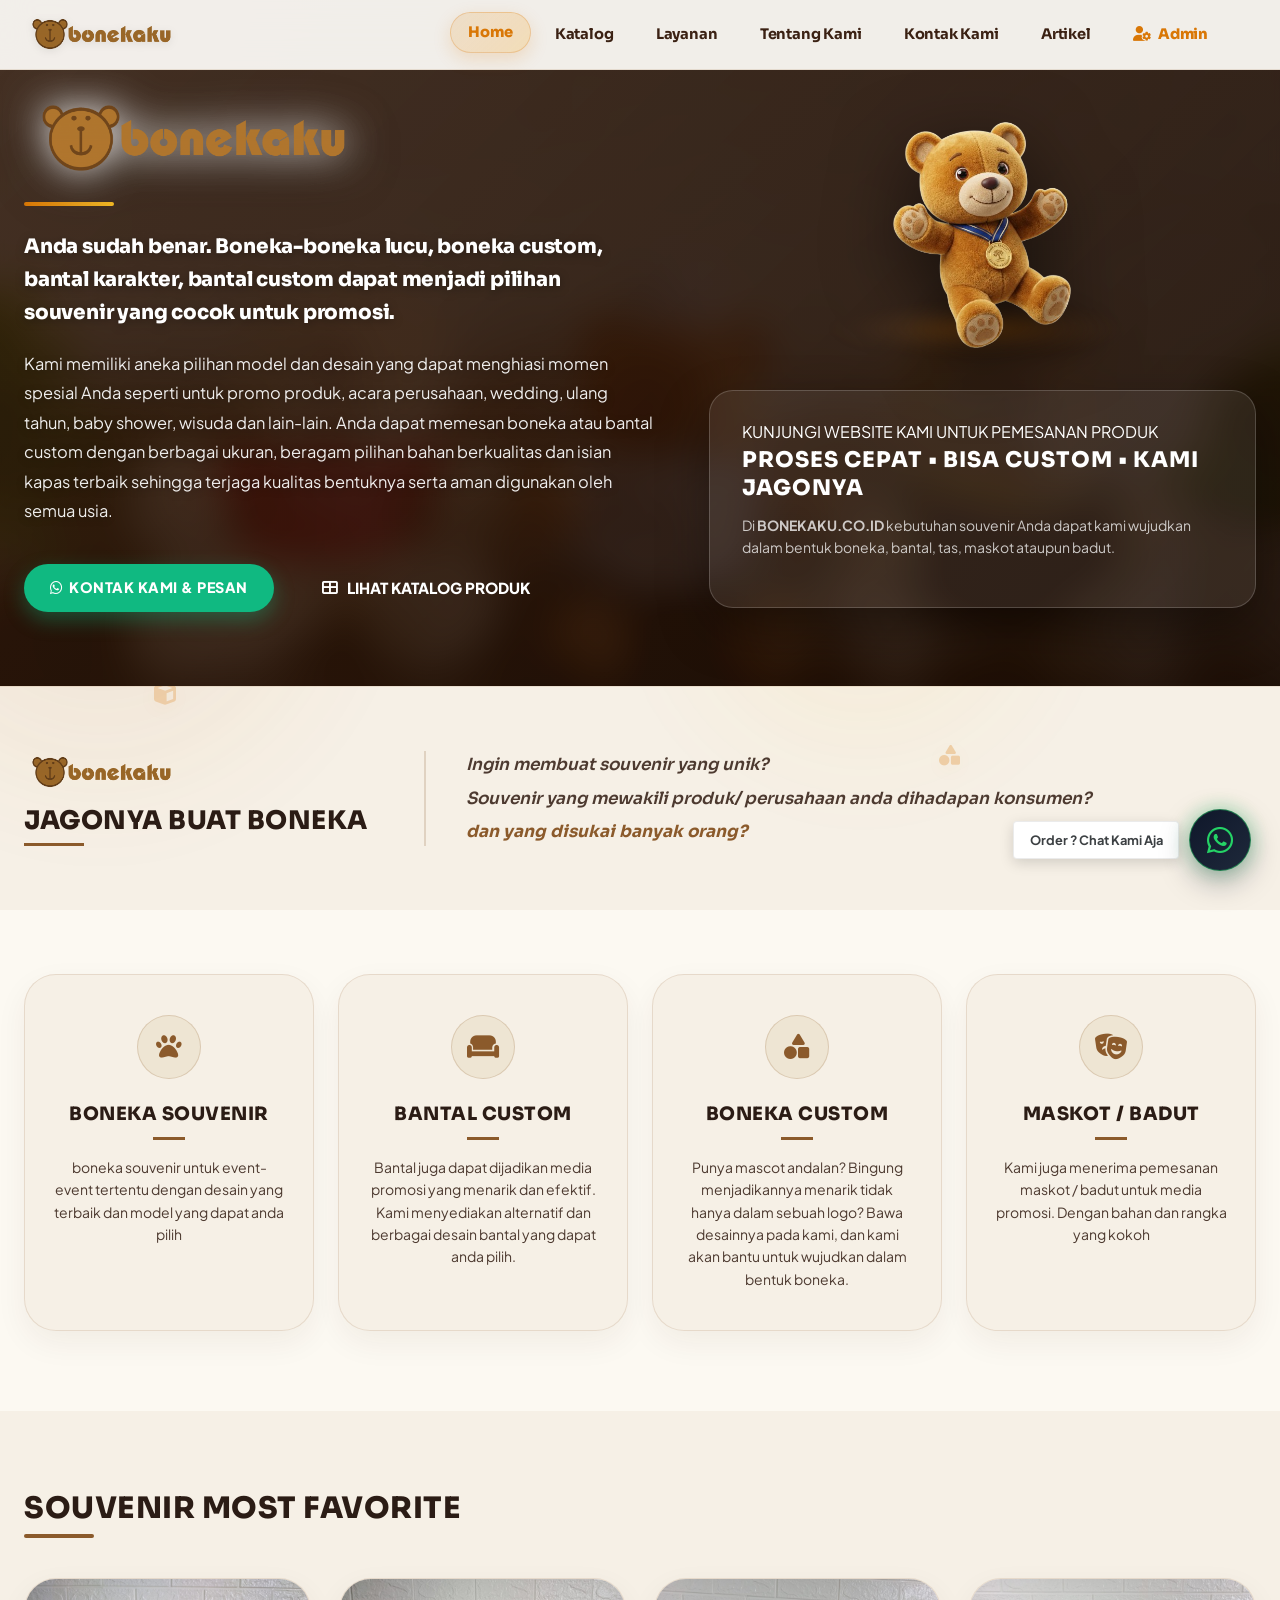
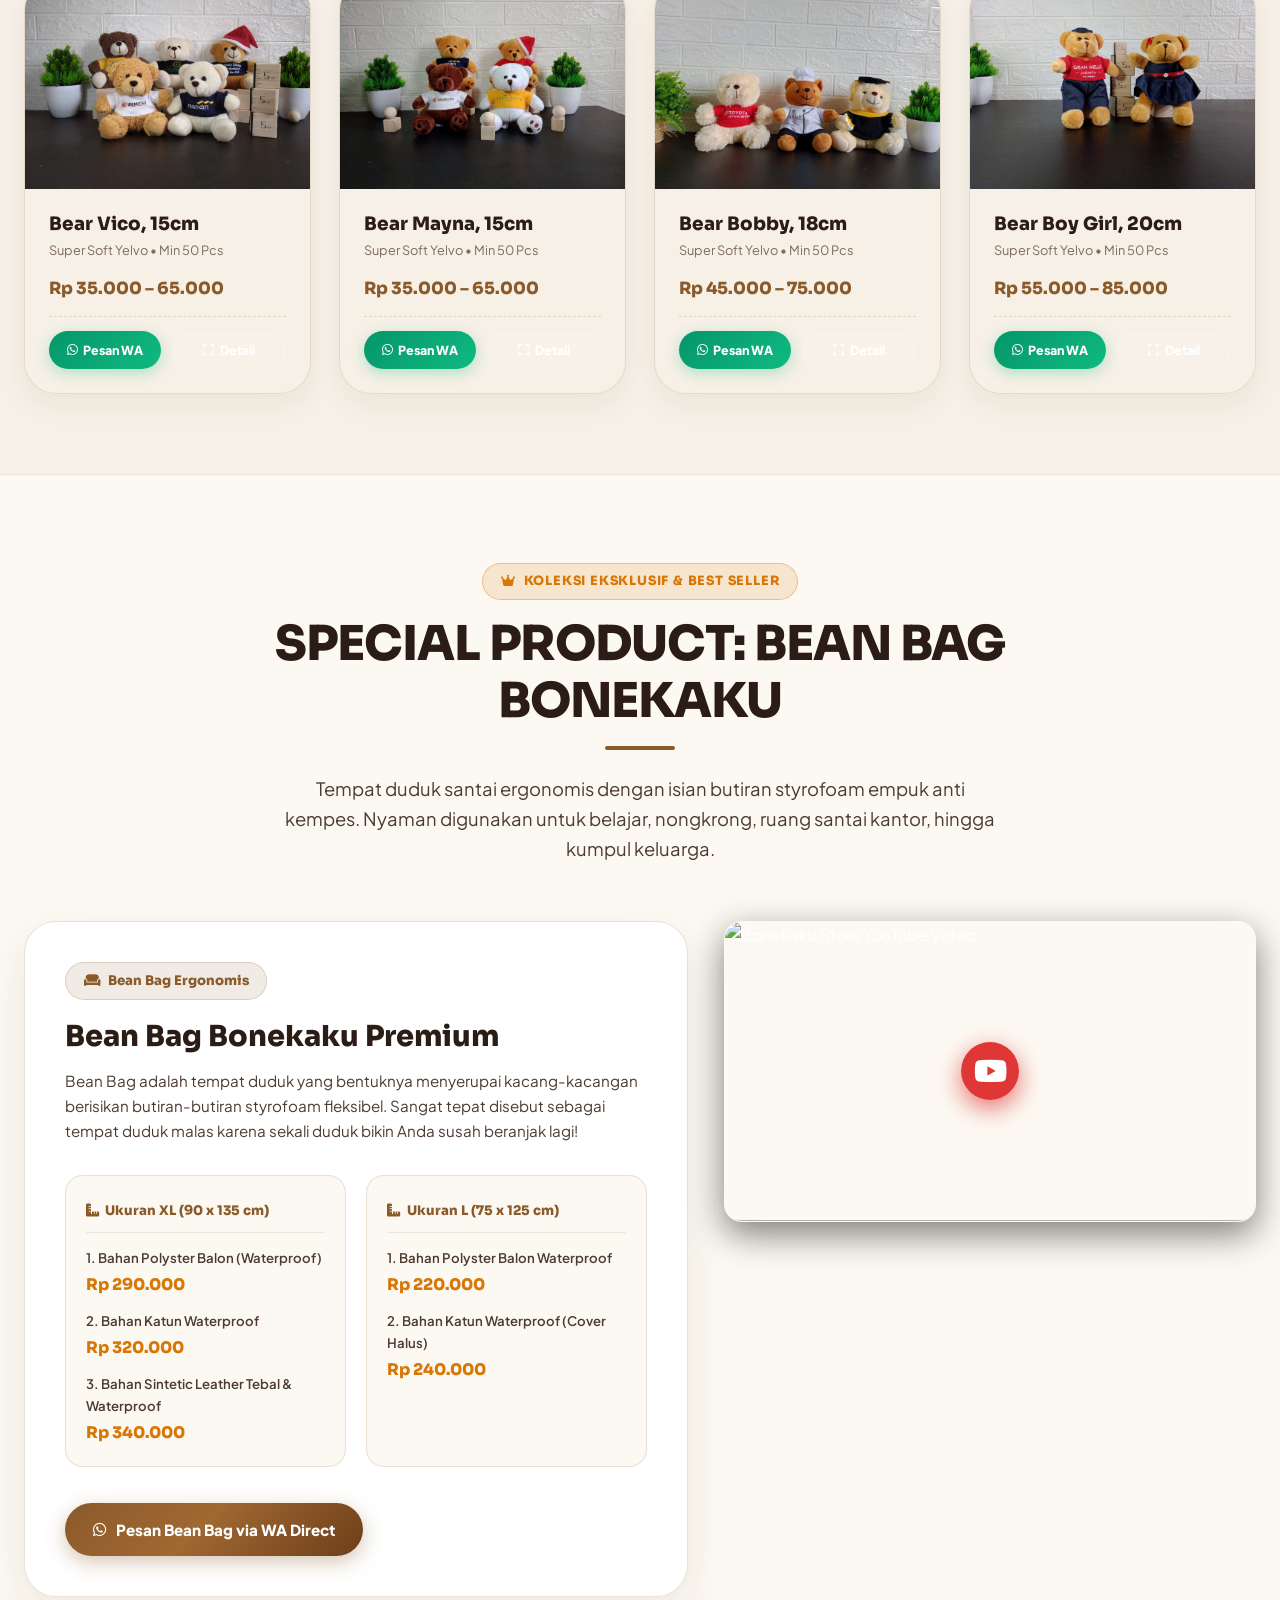
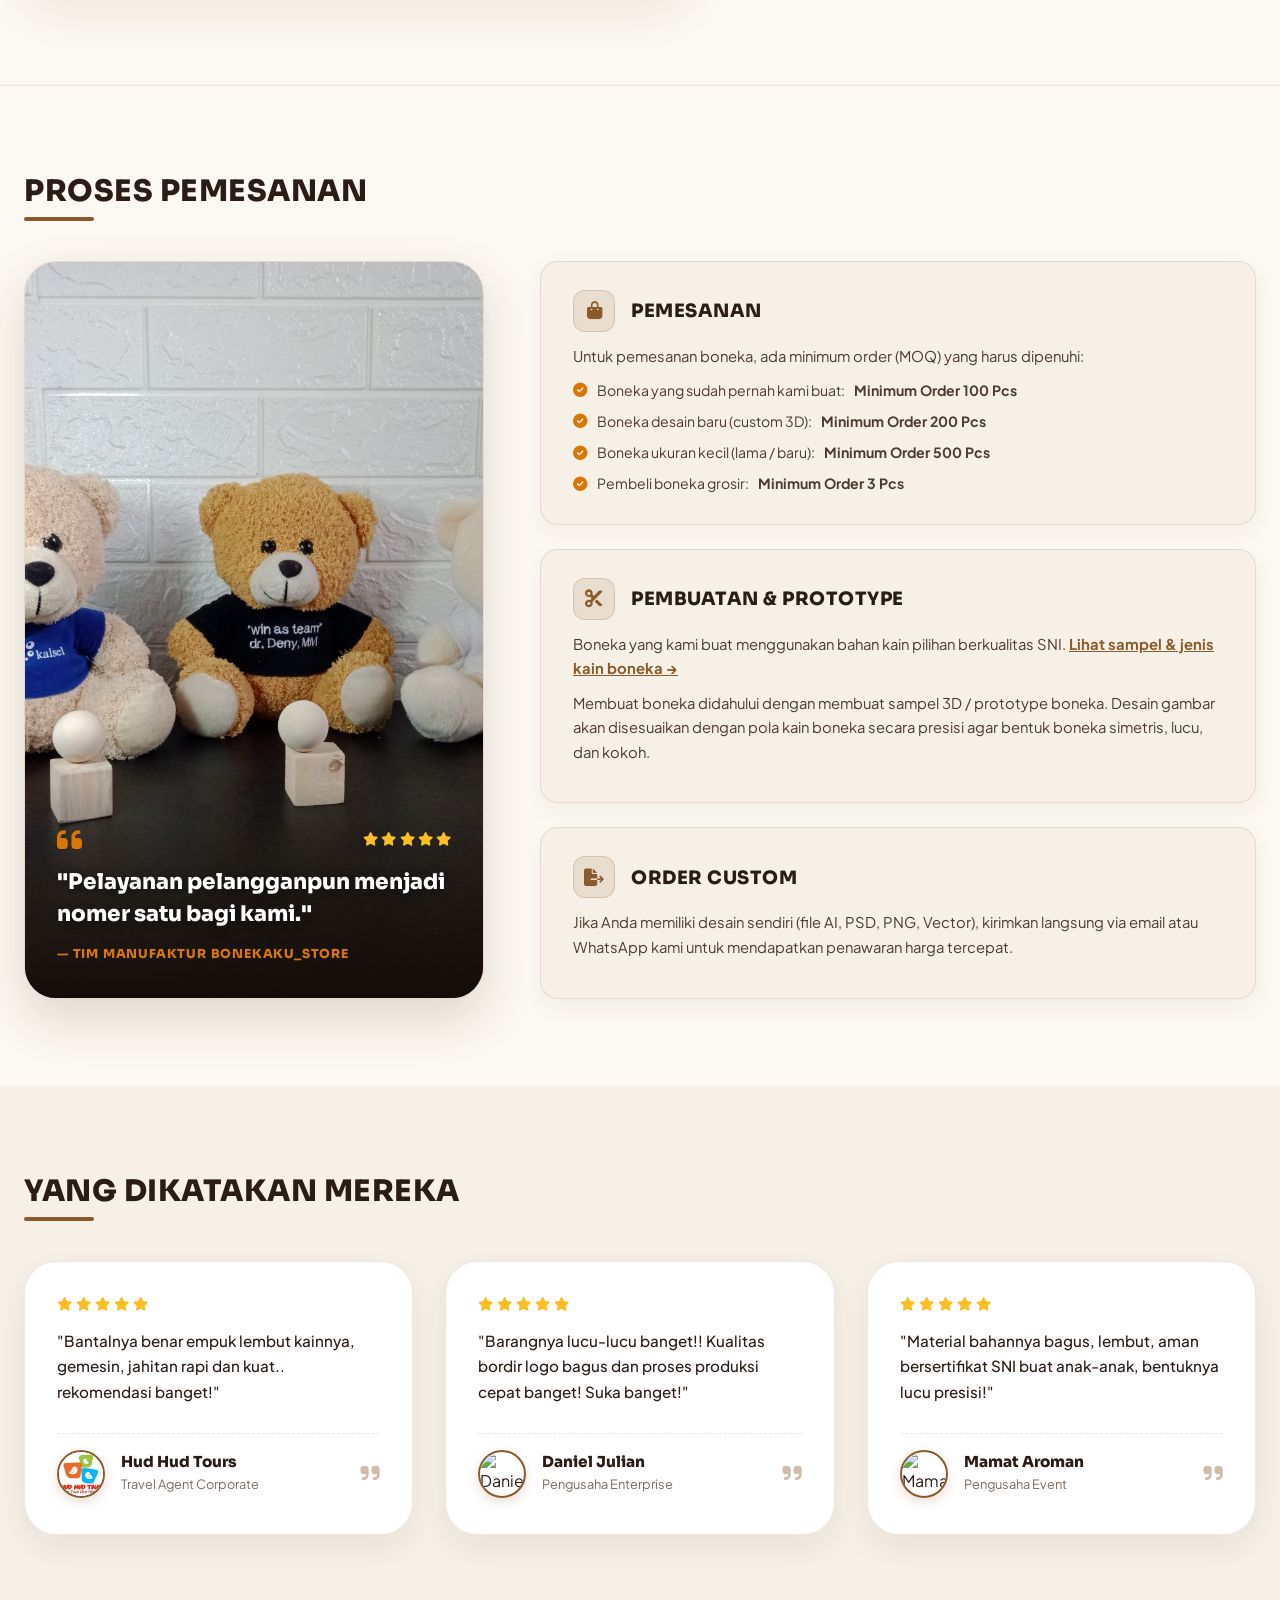
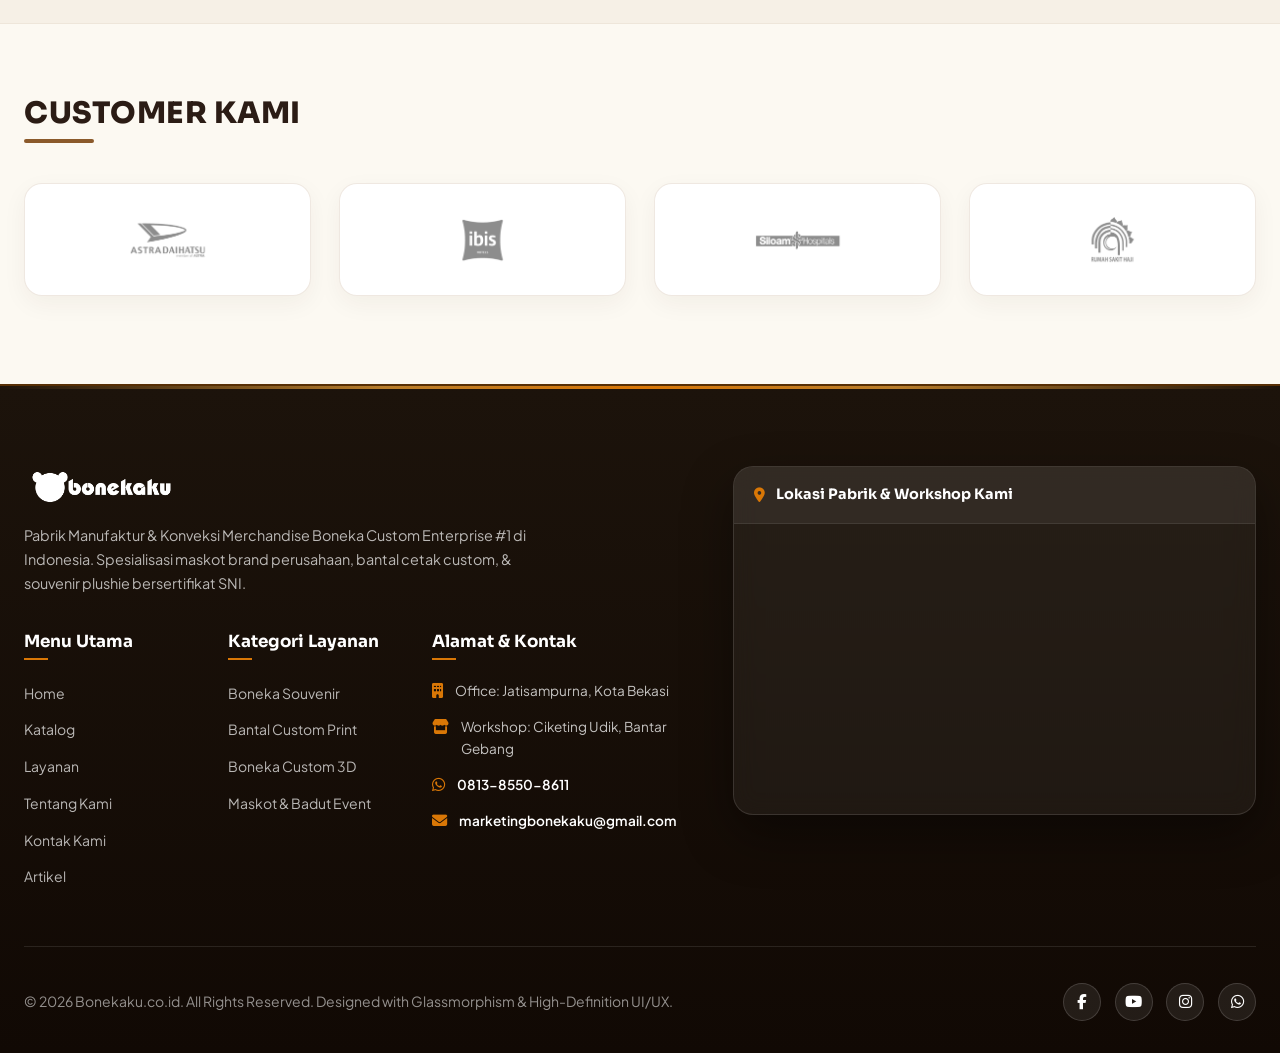
==== index.html @ 0585af19 "Fix video modal link to active ID 2bfaB0CAz4I and add direct YouTube app fallback button" ====
<!DOCTYPE html>
<html lang="id" data-theme="light">
<head>
  <meta charset="UTF-8">
  <meta name="viewport" content="width=device-width, initial-scale=1.0">
  <meta name="description" content="Bonekaku - Pabrik & Konveksi Boneka Custom, Maskot Perusahaan, Merchandise Corporate & Souvenir Bantal Terlengkap #1 di Indonesia. Standar SNI, Bahan Premium, Free Sample 3D.">
  <meta name="keywords" content="boneka custom, konveksi boneka, pabrik boneka, maskot perusahaan, souvenir bantal, boneka wisuda, plush toy vendor">
  <title>Bonekaku – Pusat Souvenir, Maskot & Boneka Custom Terlengkap</title>

  <!-- Favicon Icons -->
  <link rel="icon" type="image/png" sizes="32x32" href="Icon-001b-100x100_eA0g.png">
  <link rel="icon" type="image/png" sizes="192x192" href="Icon-001b-300x300_eA0g.png">
  <link rel="apple-touch-icon" href="Icon-001b-180x180_eA0g.png">
  <link rel="shortcut icon" href="Icon-001b-100x100_eA0g.png">

  <!-- Google Fonts -->
  <link rel="preconnect" href="https://fonts.googleapis.com">
  <link rel="preconnect" href="https://fonts.gstatic.com" crossorigin>
  <link href="https://fonts.googleapis.com/css2?family=Sora:wght@400;500;600;700;800&family=Plus+Jakarta+Sans:wght@400;500;600;700;800&display=swap" rel="stylesheet">

  <!-- Font Awesome Icons -->
  <link rel="stylesheet" href="https://cdnjs.cloudflare.com/ajax/libs/font-awesome/6.4.0/css/all.min.css">

  <!-- Custom CSS -->
  <link rel="stylesheet" href="styles.css">
</head>
<body data-page="home">

  <!-- Scroll Progress Indicator -->
  <div class="scroll-progress-bar" id="scrollProgress"></div>

  <!-- ==========================================
       PLAYFUL FUTURISTIC TOY UNIVERSE ANIMATED SCENE BACKGROUND
       ========================================== -->
  <div class="animated-toy-universe-bg">
    <div class="toy-blob blob-1 floating-shape"></div>
    <div class="toy-blob blob-2 floating-shape"></div>
    <div class="toy-blob blob-3 floating-shape"></div>
    
    <!-- Floating Toy Universe Scene Particles -->
    <div class="toy-particle particle-star-1 floating-shape"><i class="fas fa-star"></i></div>
    <div class="toy-particle particle-star-2 floating-shape"><i class="fas fa-certificate"></i></div>
    <div class="toy-particle particle-cloud-1 floating-shape"><i class="fas fa-cloud"></i></div>
    <div class="toy-particle particle-cube-1 floating-shape"><i class="fas fa-cube"></i></div>
    <div class="toy-particle particle-sparkle-1 floating-shape"><i class="fas fa-sparkles"></i></div>
    <div class="toy-particle particle-sparkle-2 floating-shape"><i class="fas fa-shapes"></i></div>
  </div>

  <!-- ==========================================
       A. FLOATING HEADER / NAVBAR (GLASSMORPHISM)
       ========================================== -->
  <header class="header" id="mainHeader">
    <div class="container">
      <div class="nav-wrapper">
        <a href="#" class="logo-brand">
          <img src="Logo-Baru-Bonekaku-600x163_eA0g.png" alt="Logo Bonekaku Enterprise" class="logo-img">
        </a>

        <ul class="nav-menu">
          <li><a href="index.html" class="nav-link active">Home</a></li>
          <li><a href="katalog.html" class="nav-link">Katalog</a></li>
          <li><a href="layanan.html" class="nav-link">Layanan</a></li>
          <li><a href="tentang-kami.html" class="nav-link">Tentang Kami</a></li>
          <li><a href="kontak.html" class="nav-link">Kontak Kami</a></li>
          <li><a href="artikel.html" class="nav-link">Artikel</a></li>
          <li><a href="login.html" class="nav-link admin-link" style="color:var(--accent-gold); font-weight:800;"><i class="fas fa-user-gear"></i> Admin</a></li>
        </ul>

        <div class="nav-actions">
          <button class="mobile-menu-toggle" id="mobileMenuBtn">
            <i class="fas fa-bars"></i>
          </button>
        </div>
      </div>
    </div>
  </header>

  <!-- ==========================================
       1. HERO SECTION (ULTRA-MODERN 3D MODEL SHOWCASE)
       ========================================== -->
  <section class="ss1498-brand-intro-section" id="hero">
    <div class="ss1498-bg-overlay"></div>
    <div class="container">
      <div class="ss1498-intro-grid reveal-up">
        
        <!-- Left Column: Primary Brand Narrative -->
        <div class="ss1498-left-content">
          <h1 class="ss1498-brand-title">
            <img src="Logo-Baru-Bonekaku-600x163_eA0g.png" alt="Bonekaku Enterprise Logo" class="hero-brand-logo-img">
          </h1>
          <div class="ss1498-title-line"></div>
          <p class="ss1498-lead-text">
            Anda sudah benar. Boneka-boneka lucu, boneka custom, bantal karakter, bantal custom dapat menjadi pilihan souvenir yang cocok untuk promosi.
          </p>
          <p class="ss1498-body-text">
            Kami memiliki aneka pilihan model dan desain yang dapat menghiasi momen spesial Anda seperti untuk promo produk, acara perusahaan, wedding, ulang tahun, baby shower, wisuda dan lain-lain. Anda dapat memesan boneka atau bantal custom dengan berbagai ukuran, beragam pilihan bahan berkualitas dan isian kapas terbaik sehingga terjaga kualitas bentuknya serta aman digunakan oleh semua usia.
          </p>
          
          <div class="hero-actions-row">
            <a href="https://wa.me/6281385508611?text=Halo%20Admin%20Bonekaku,%20saya%20ingin%20konsultasi%20pemesanan%20custom" target="_blank" class="btn btn-emerald-pill">
              <i class="fab fa-whatsapp"></i> KONTAK KAMI & PESAN
            </a>
            <a href="katalog.html" class="btn btn-outline-gold">
              <i class="fas fa-th-large"></i> LIHAT KATALOG PRODUK
            </a>
          </div>
        </div>

        <!-- Right Column: Ultra-Modern 3D Model Stage Showcase (No Card Box Fill) -->
        <div class="hero-3d-stage-wrapper">
          <div class="hero-3d-pedestal-card">
            <!-- Floating 3D Plush Mascot Object (100% Transparent PNG - No White Background Box) -->
            <div class="hero-mascot-showcase">
              <img src="hero3d.png" alt="Bonekaku 3D Mascot Model Archie Bear" class="hero-mascot-img">
            </div>

            <!-- Glass Card Content -->
            <div class="ss1498-right-card">
              <div class="ss1499-card-watermark">
                KUNJUNGI WEBSITE KAMI UNTUK PEMESANAN PRODUK
              </div>
              <h3 class="ss1498-card-heading">
                PROSES CEPAT &bull; BISA CUSTOM &bull; KAMI JAGONYA
              </h3>
              <p class="ss1498-card-desc">
                Di <strong>BONEKAKU.CO.ID</strong> kebutuhan souvenir Anda dapat kami wujudkan dalam bentuk boneka, bantal, tas, maskot ataupun badut.
              </p>
            </div>
          </div>
        </div>

      </div>
    </div>
  </section>

  <!-- ==========================================
       2. BRAND TAGLINE (REFERENCE SS_1535 MIDDLE)
       ========================================== -->
  <section class="ss1535-tagline-section" id="tagline">
    <div class="container">
      <div class="ss1535-tagline-wrapper reveal-up">
        <div class="ss1535-tagline-left">
          <img src="Logo-Baru-Bonekaku-600x163_eA0g.png" alt="Bonekaku Logo" class="ss1535-logo">
          <h2>JAGONYA BUAT BONEKA</h2>
          <div class="ss1535-line"></div>
        </div>
        <div class="ss1535-tagline-right">
          <p class="italic-question">Ingin membuat souvenir yang unik?</p>
          <p class="italic-question">Souvenir yang mewakili produk/ perusahaan anda dihadapan konsumen?</p>
          <p class="italic-question highlighted">dan yang disukai banyak orang?</p>
        </div>
      </div>
    </div>
  </section>

  <!-- ==========================================
       3. 4 MAIN CATEGORY CARDS (REFERENCE SS_1535 BOTTOM / SS_1528 TOP)
       ========================================== -->
  <section class="ss1535-categories-section" id="kategori">
    <div class="container">
      <div class="ss1535-categories-grid reveal-up">
        
        <!-- Card 1: Boneka Souvenir -->
        <div class="ss1535-cat-card">
          <div class="cat-icon-circle">
            <i class="fas fa-paw"></i>
          </div>
          <h3>BONEKA SOUVENIR</h3>
          <div class="cat-line"></div>
          <p>boneka souvenir untuk event-event tertentu dengan desain yang terbaik dan model yang dapat anda pilih</p>
        </div>

        <!-- Card 2: Bantal Custom -->
        <div class="ss1535-cat-card">
          <div class="cat-icon-circle">
            <i class="fas fa-couch"></i>
          </div>
          <h3>BANTAL CUSTOM</h3>
          <div class="cat-line"></div>
          <p>Bantal juga dapat dijadikan media promosi yang menarik dan efektif. Kami menyediakan alternatif dan berbagai desain bantal yang dapat anda pilih.</p>
        </div>

        <!-- Card 3: Boneka Custom -->
        <div class="ss1535-cat-card">
          <div class="cat-icon-circle">
            <i class="fas fa-shapes"></i>
          </div>
          <h3>BONEKA CUSTOM</h3>
          <div class="cat-line"></div>
          <p>Punya mascot andalan? Bingung menjadikannya menarik tidak hanya dalam sebuah logo? Bawa desainnya pada kami, dan kami akan bantu untuk wujudkan dalam bentuk boneka.</p>
        </div>

        <!-- Card 4: Maskot / Badut -->
        <div class="ss1535-cat-card">
          <div class="cat-icon-circle">
            <i class="fas fa-masks-theater"></i>
          </div>
          <h3>MASKOT / BADUT</h3>
          <div class="cat-line"></div>
          <p>Kami juga menerima pemesanan maskot / badut untuk media promosi. Dengan bahan dan rangka yang kokoh</p>
        </div>

      </div>
    </div>
  </section>

  <!-- ==========================================
       4. SOUVENIR MOST FAVORITE (REFERENCE SS_1528 MIDDLE)
       ========================================== -->
  <section class="ss1528-catalog-section" id="most-favorite">
    <div class="container">
      <div class="ss1528-section-title reveal-up">
        <h2>SOUVENIR MOST FAVORITE</h2>
        <div class="ss1528-title-bar"></div>
      </div>

      <div class="ss1528-products-grid reveal-up delay-1">
        <!-- Bear Vico -->
        <div class="home-product-card">
          <div class="product-img-box">
            <img src="Boneka-Bear-Vico-3outfit-1536x1149_eA0g.jpg" alt="Bear Vico, 15cm" loading="lazy">
            <span class="product-tag-pill">Boneka Souvenir</span>
          </div>
          <div class="home-product-body">
            <h3 class="home-product-title">Bear Vico, 15cm</h3>
            <p class="home-product-subtitle">Super Soft Yelvo &bull; Min 50 Pcs</p>
            <div class="home-product-price">Rp 35.000 – 65.000</div>
            <div class="home-product-actions">
              <a href="https://wa.me/6281385508611?text=Halo%20Admin,%20saya%20tertarik%20dengan%20Bear%20Vico" target="_blank" class="btn btn-primary btn-sm btn-card-wa">
                <i class="fab fa-whatsapp"></i> Pesan WA
              </a>
              <button class="btn btn-secondary btn-sm btn-card-modal" onclick="openProductModal(1);">
                <i class="fas fa-expand"></i> Detail
              </button>
            </div>
          </div>
        </div>

        <!-- Bear Mayna -->
        <div class="home-product-card">
          <div class="product-img-box">
            <img src="Boneka-Bear-Mayna-3outfit-1536x1152_eA0g.jpg" alt="Bear Mayna, 15cm" loading="lazy">
            <span class="product-tag-pill">Boneka Souvenir</span>
          </div>
          <div class="home-product-body">
            <h3 class="home-product-title">Bear Mayna, 15cm</h3>
            <p class="home-product-subtitle">Super Soft Yelvo &bull; Min 50 Pcs</p>
            <div class="home-product-price">Rp 35.000 – 65.000</div>
            <div class="home-product-actions">
              <a href="https://wa.me/6281385508611?text=Halo%20Admin,%20saya%20tertarik%20dengan%20Bear%20Mayna" target="_blank" class="btn btn-primary btn-sm btn-card-wa">
                <i class="fab fa-whatsapp"></i> Pesan WA
              </a>
              <button class="btn btn-secondary btn-sm btn-card-modal" onclick="openProductModal(2);">
                <i class="fas fa-expand"></i> Detail
              </button>
            </div>
          </div>
        </div>

        <!-- Bear Bobby -->
        <div class="home-product-card">
          <div class="product-img-box">
            <img src="Boneka-Bear-Bobby-18-outfit2-1536x1152_eA0g.jpg" alt="Bear Bobby, 18cm" loading="lazy">
            <span class="product-tag-pill">Boneka Souvenir</span>
          </div>
          <div class="home-product-body">
            <h3 class="home-product-title">Bear Bobby, 18cm</h3>
            <p class="home-product-subtitle">Super Soft Yelvo &bull; Min 50 Pcs</p>
            <div class="home-product-price">Rp 45.000 – 75.000</div>
            <div class="home-product-actions">
              <a href="https://wa.me/6281385508611?text=Halo%20Admin,%20saya%20tertarik%20dengan%20Bear%20Bobby" target="_blank" class="btn btn-primary btn-sm btn-card-wa">
                <i class="fab fa-whatsapp"></i> Pesan WA
              </a>
              <button class="btn btn-secondary btn-sm btn-card-modal" onclick="openProductModal(3);">
                <i class="fas fa-expand"></i> Detail
              </button>
            </div>
          </div>
        </div>

        <!-- Bear Boy Girl -->
        <div class="home-product-card">
          <div class="product-img-box">
            <img src="Boneka-Bear-Boy-Girl-outfit-1536x1152_eA0g.jpg" alt="Bear Boy Girl, 20cm standing" loading="lazy">
            <span class="product-tag-pill">Boneka Souvenir</span>
          </div>
          <div class="home-product-body">
            <h3 class="home-product-title">Bear Boy Girl, 20cm</h3>
            <p class="home-product-subtitle">Super Soft Yelvo &bull; Min 50 Pcs</p>
            <div class="home-product-price">Rp 55.000 – 85.000</div>
            <div class="home-product-actions">
              <a href="https://wa.me/6281385508611?text=Halo%20Admin,%20saya%20tertarik%20dengan%20Bear%20Boy%20Girl" target="_blank" class="btn btn-primary btn-sm btn-card-wa">
                <i class="fab fa-whatsapp"></i> Pesan WA
              </a>
              <button class="btn btn-secondary btn-sm btn-card-modal" onclick="openProductModal(4);">
                <i class="fas fa-expand"></i> Detail
              </button>
            </div>
          </div>
        </div>

      </div>
    </div>
  </section>

  <!-- ==========================================
       5. SPECIAL PRODUCT: BEAN BAG BONEKAKU (REF SS_1558 REDESIGN)
       ========================================== -->
  <section class="special-product-section" id="special-product">
    <div class="container">
      <div class="section-header reveal-up" style="text-align: center;">
        <span class="section-tag-gold"><i class="fas fa-crown"></i> KOLEKSI EKSKLUSIF & BEST SELLER</span>
        <h2 class="special-section-title">SPECIAL PRODUCT: BEAN BAG BONEKAKU</h2>
        <div class="process-title-bar"></div>
        <p class="special-section-desc">
          Tempat duduk santai ergonomis dengan isian butiran styrofoam empuk anti kempes. Nyaman digunakan untuk belajar, nongkrong, ruang santai kantor, hingga kumpul keluarga.
        </p>
      </div>

      <div class="special-bento-grid reveal-up delay-1">
        
        <!-- LEFT BENTO CARD: SPECIFICATIONS & PRICE LIST -->
        <div class="special-info-bento-card">
          <div class="special-card-badge">
            <i class="fas fa-couch"></i> Bean Bag Ergonomis
          </div>

          <h3 class="special-bento-heading">Bean Bag Bonekaku Premium</h3>
          <p class="special-bento-lead">
            Bean Bag adalah tempat duduk yang bentuknya menyerupai kacang-kacangan berisikan butiran-butiran styrofoam fleksibel. Sangat tepat disebut sebagai tempat duduk malas karena sekali duduk bikin Anda susah beranjak lagi!
          </p>

          <!-- Price & Material Specs Cards Grid -->
          <div class="special-price-grid">
            
            <!-- Size 1: 90 x 135 cm -->
            <div class="price-spec-box">
              <div class="price-box-header">
                <span class="size-pill"><i class="fas fa-ruler-combined"></i> Ukuran XL (90 x 135 cm)</span>
              </div>
              <ul class="price-items-list">
                <li>
                  <span>1. Bahan Polyster Balon (Waterproof)</span>
                  <strong class="price-value">Rp 290.000</strong>
                </li>
                <li>
                  <span>2. Bahan Katun Waterproof</span>
                  <strong class="price-value">Rp 320.000</strong>
                </li>
                <li>
                  <span>3. Bahan Sintetic Leather Tebal & Waterproof</span>
                  <strong class="price-value">Rp 340.000</strong>
                </li>
              </ul>
            </div>

            <!-- Size 2: 75 x 125 cm -->
            <div class="price-spec-box">
              <div class="price-box-header">
                <span class="size-pill"><i class="fas fa-ruler-combined"></i> Ukuran L (75 x 125 cm)</span>
              </div>
              <ul class="price-items-list">
                <li>
                  <span>1. Bahan Polyster Balon Waterproof</span>
                  <strong class="price-value">Rp 220.000</strong>
                </li>
                <li>
                  <span>2. Bahan Katun Waterproof (Cover Halus)</span>
                  <strong class="price-value">Rp 240.000</strong>
                </li>
              </ul>
            </div>

          </div>

          <div class="special-card-action">
            <a href="https://wa.me/6281385508611?text=Halo%20Admin%20Bonekaku,%20saya%20tertarik%20dengan%20Special%20Product%20Bean%20Bag%20Bonekaku" target="_blank" class="btn btn-primary btn-md">
              <i class="fab fa-whatsapp"></i> Pesan Bean Bag via WA Direct
            </a>
          </div>
        </div>

        <!-- RIGHT COLUMN: CLEAN IN-APP PLAYABLE YOUTUBE VIDEO SHOWCASE -->
        <div class="special-media-bento-card" style="background:transparent; border:none; box-shadow:none; padding:0;">
          <div class="video-responsive-wrapper">
            <div class="yt-interactive-play-card" onclick="openVideoModal('2bfaB0CAz4I', 'Bean Bag &amp; Souvenir Bonekaku Enterprise')" title="Klik untuk Memutar Video Profil Bonekaku" style="cursor:pointer;">
              <img src="https://img.youtube.com/vi/2bfaB0CAz4I/hqdefault.jpg" alt="Bonekaku Store YouTube Video" class="yt-thumb-img">
              <div class="yt-play-icon-badge">
                <i class="fab fa-youtube"></i>
              </div>
            </div>
          </div>
        </div>

      </div>
    </div>
  </section>

      </div>
    </div>
  </section>

  <!-- ==========================================
       6. PROSES PEMESANAN (REFERENCE SS_1534)
       ========================================== -->
  <section class="ss1534-process-section" id="proses-pemesanan">
    <div class="container">
      <div class="ss1534-section-title reveal-up">
        <h2>PROSES PEMESANAN</h2>
        <div class="ss1534-title-bar"></div>
      </div>

      <div class="ss1534-process-grid reveal-up delay-1">
        <!-- Left Image Quote Column -->
        <div class="ss1534-left-visual">
          <div class="ss1534-img-box">
            <img src="Boneka-Bear-Arnold-20-3outfit-1536x1152_eA0g.jpg" alt="Pelayan Pelanggan Bonekaku Store" class="ss1534-staff-img">
            <div class="ss1534-quote-overlay">
              <div class="quote-stars-row">
                <i class="fas fa-quote-left quote-icon"></i>
                <div class="stars-gold"><i class="fas fa-star"></i><i class="fas fa-star"></i><i class="fas fa-star"></i><i class="fas fa-star"></i><i class="fas fa-star"></i></div>
              </div>
              <h3>"Pelayanan pelangganpun menjadi nomer satu bagi kami."</h3>
              <span class="quote-author-badge">&mdash; TIM MANUFAKTUR BONEKAKU_STORE</span>
            </div>
          </div>
        </div>

        <!-- Right Process Info Column -->
        <div class="ss1534-right-info">
          
          <!-- Item 1: Pemesanan -->
          <div class="ss1534-info-card">
            <div class="info-card-header">
              <div class="info-icon-badge"><i class="fas fa-shopping-bag"></i></div>
              <h3>PEMESANAN</h3>
            </div>
            <p>Untuk pemesanan boneka, ada minimum order (MOQ) yang harus dipenuhi:</p>
            <ul class="ss1534-spec-bullets">
              <li><i class="fas fa-check-circle text-gold"></i> Boneka yang sudah pernah kami buat: <strong>Minimum Order 100 Pcs</strong></li>
              <li><i class="fas fa-check-circle text-gold"></i> Boneka desain baru (custom 3D): <strong>Minimum Order 200 Pcs</strong></li>
              <li><i class="fas fa-check-circle text-gold"></i> Boneka ukuran kecil (lama / baru): <strong>Minimum Order 500 Pcs</strong></li>
              <li><i class="fas fa-check-circle text-gold"></i> Pembeli boneka grosir: <strong>Minimum Order 3 Pcs</strong></li>
            </ul>
          </div>

          <!-- Item 2: Pembuatan -->
          <div class="ss1534-info-card">
            <div class="info-card-header">
              <div class="info-icon-badge"><i class="fas fa-scissors"></i></div>
              <h3>PEMBUATAN & PROTOTYPE</h3>
            </div>
            <p>
              Boneka yang kami buat menggunakan bahan kain pilihan berkualitas SNI. <a href="layanan.html" class="link-bold">Lihat sampel & jenis kain boneka &rarr;</a>
            </p>
            <p>
              Membuat boneka didahului dengan membuat sampel 3D / prototype boneka. Desain gambar akan disesuaikan dengan pola kain boneka secara presisi agar bentuk boneka simetris, lucu, dan kokoh.
            </p>
          </div>

          <!-- Item 3: Order Custom -->
          <div class="ss1534-info-card">
            <div class="info-card-header">
              <div class="info-icon-badge"><i class="fas fa-file-export"></i></div>
              <h3>ORDER CUSTOM</h3>
            </div>
            <p>
              Jika Anda memiliki desain sendiri (file AI, PSD, PNG, Vector), kirimkan langsung via email atau WhatsApp kami untuk mendapatkan penawaran harga tercepat.
            </p>
          </div>

        </div>
      </div>
    </div>
  </section>

  <!-- ==========================================
       7. YANG DIKATAKAN MEREKA (REFERENCE SS_1527 TOP)
       ========================================== -->
  <section class="ss1527-testimonials-section" id="testimonials">
    <div class="container">
      <div class="ss1527-section-title reveal-up">
        <h2>YANG DIKATAKAN MEREKA</h2>
        <div class="ss1528-title-bar"></div>
      </div>

      <div class="ss1527-testimonials-grid reveal-up delay-1">
        
        <!-- Card 1: Hud Hud Tours -->
        <div class="ss1527-testimonial-card">
          <div class="testi-card-stars">
            <i class="fas fa-star"></i><i class="fas fa-star"></i><i class="fas fa-star"></i><i class="fas fa-star"></i><i class="fas fa-star"></i>
          </div>
          <p class="testi-quote">"Bantalnya benar empuk lembut kainnya, gemesin, jahitan rapi dan kuat.. rekomendasi banget!"</p>
          <div class="testi-author">
            <div class="author-avatar">
              <img src="hud-hud-tours_eA0g.jpg" alt="Hud Hud Tours Logo">
            </div>
            <div class="author-info">
              <h4>Hud Hud Tours</h4>
              <p>Travel Agent Corporate</p>
            </div>
            <i class="fas fa-quote-right quote-mark"></i>
          </div>
        </div>

        <!-- Card 2: Daniel Julian -->
        <div class="ss1527-testimonial-card">
          <div class="testi-card-stars">
            <i class="fas fa-star"></i><i class="fas fa-star"></i><i class="fas fa-star"></i><i class="fas fa-star"></i><i class="fas fa-star"></i>
          </div>
          <p class="testi-quote">"Barangnya lucu-lucu banget!! Kualitas bordir logo bagus dan proses produksi cepat banget! Suka banget!"</p>
          <div class="testi-author">
            <div class="author-avatar">
              <img src="Boneka-Bear-Vico-15-1030x773_eA0g.jpg" alt="Daniel Julian Avatar">
            </div>
            <div class="author-info">
              <h4>Daniel Julian</h4>
              <p>Pengusaha Enterprise</p>
            </div>
            <i class="fas fa-quote-right quote-mark"></i>
          </div>
        </div>

        <!-- Card 3: Mamat Aroman -->
        <div class="ss1527-testimonial-card">
          <div class="testi-card-stars">
            <i class="fas fa-star"></i><i class="fas fa-star"></i><i class="fas fa-star"></i><i class="fas fa-star"></i><i class="fas fa-star"></i>
          </div>
          <p class="testi-quote">"Material bahannya bagus, lembut, aman bersertifikat SNI buat anak-anak, bentuknya lucu presisi!"</p>
          <div class="testi-author">
            <div class="author-avatar">
              <img src="Boneka-Bear-Mayna-15-1030x773_eA0g.jpg" alt="Mamat Aroman Avatar">
            </div>
            <div class="author-info">
              <h4>Mamat Aroman</h4>
              <p>Pengusaha Event</p>
            </div>
            <i class="fas fa-quote-right quote-mark"></i>
          </div>
        </div>

      </div>
    </div>
  </section>

  <!-- ==========================================
       8. CUSTOMER KAMI (REFERENCE SS_1527 MIDDLE)
       ========================================== -->
  <section class="ss1527-customers-section" id="customers">
    <div class="container">
      <div class="ss1527-section-title reveal-up">
        <h2>CUSTOMER KAMI</h2>
        <div class="ss1528-title-bar"></div>
      </div>

      <div class="ss1527-customers-row reveal-up delay-1">
        <div class="ss1527-customer-item">
          <img src="Astra-Daihatsu_eA0g.png" alt="Astra Daihatsu Logo">
        </div>
        <div class="ss1527-customer-item">
          <img src="Ibis-Hotel_eA0g.png" alt="Ibis Hotels Logo">
        </div>
        <div class="ss1527-customer-item">
          <img src="Rumah-Sakit-Siloam_eA0g.png" alt="Siloam Hospitals Logo">
        </div>
        <div class="ss1527-customer-item">
          <img src="Rumah-Sakit-Haji_eA0g.png" alt="Rumah Sakit Haji Logo">
        </div>
      </div>
    </div>
  </section>

  <!-- ==========================================
       PRODUCT DETAIL LIGHTBOX MODAL
       ========================================== -->
  <div class="modal-overlay" id="productModal">
    <div class="modal-container">
      <button class="modal-close-btn" onclick="closeModal()">
        <i class="fas fa-times"></i>
      </button>

      <div class="modal-img-wrapper">
        <img src="data:image/svg+xml,%3Csvg xmlns='http://www.w3.org/2000/svg' viewBox='0 0 1 1'%3E%3C/svg%3E" id="modalImg" alt="Detail Produk">
      </div>

      <div class="modal-body-content">
        <span class="modal-tag" id="modalCategory">Maskot Perusahaan</span>
        <h3 id="modalTitle">Judul Produk</h3>
        <p id="modalDesc">Deskripsi rinci produk.</p>

        <h4 style="font-size: 1rem; margin-bottom: 0.75rem;">Spesifikasi & Keunggulan:</h4>
        <ul class="spec-list" id="modalSpecs">
          <!-- Dynamic specs -->
        </ul>

        <a href="#" id="modalWaBtn" target="_blank" class="btn btn-primary btn-whatsapp" style="margin-top: auto; width:100%;">
          <i class="fab fa-whatsapp"></i> Kontak Kami & Pesan
        </a>
      </div>
    </div>
  </div>

  <!-- ==========================================
       INTERACTIVE FLOATING WHATSAPP CHAT DRAWER
       ========================================== -->
  <div class="wa-floating-container" id="contact">
    <div class="wa-chat-drawer" id="waChatDrawer">
      <div class="wa-chat-header">
        <div>
          <h4>Bonekaku Customer Support</h4>
          <p><i class="fas fa-circle" style="color:#25d366; font-size:0.7rem;"></i> Online - Balas Cepat</p>
        </div>
      </div>
      <div class="wa-chat-body">
        <div class="wa-chat-msg">
          Halo! 👋 Selamat datang di Bonekaku. Ada yang bisa kami bantu mengenai pembuatan boneka custom & souvenir?
        </div>
        
        <span class="wa-options-title">Pilih Topik Konsultasi:</span>

        <a href="https://wa.me/6281385508611?text=Halo%20Admin,%20saya%20ingin%20tanya%20penawaran%20harga%20boneka%20custom" target="_blank" class="wa-option-link">
          <i class="fas fa-tag" style="color:var(--accent-emerald);"></i> Tanya Penawaran Harga
        </a>

        <a href="https://wa.me/6281385508611?text=Halo%20Admin,%20saya%20ingin%20request%20sample%203D%20/%20prototype" target="_blank" class="wa-option-link">
          <i class="fas fa-cube" style="color:var(--accent-emerald);"></i> Request Sampel 3D / Prototype
        </a>

        <a href="https://wa.me/6281385508611?text=Halo%20Admin,%20saya%20ingin%20konsultasi%20desain%20%26%20kirim%20file%20logo" target="_blank" class="wa-option-link">
          <i class="fas fa-file-upload" style="color:var(--accent-emerald);"></i> Kirim File Desain / Logo
        </a>
      </div>
    </div>
    <div class="wa-order-chip" onclick="window.open('https://wa.me/6281385508611?text=Halo%20Admin%20Bonekaku,%20saya%20ingin%20konsultasi%20pemesanan%20boneka%20custom', '_blank')">
      <span>Order ? Chat Kami Aja</span>
    </div>
    <a href="https://wa.me/6281385508611?text=Halo%20Admin%20Bonekaku,%20saya%20ingin%20konsultasi%20pemesanan%20boneka%20custom" target="_blank" class="floating-wa-btn" id="waFloatingBtn" title="Chat Customer Service via WA">
      <i class="fab fa-whatsapp"></i>
    </a>
  </div>

  <!-- ==========================================
       COMBINED LUXURY FOOTER WITH INTEGRATED MAP
       ========================================== -->
  <footer class="footer" id="contact-map">
    <div class="container">
      <div class="footer-split-layout">
        
        <!-- Left Side: Brand, Navigation & Contact -->
        <div class="footer-left-content">
          <div class="footer-brand-header">
            <img src="Logo-Baru-Bonekaku-600x163_eA0g.png" alt="Logo Bonekaku Enterprise Footer" class="footer-logo">
            <p class="footer-brand-desc">
              Pabrik Manufaktur & Konveksi Merchandise Boneka Custom Enterprise #1 di Indonesia. Spesialisasi maskot brand perusahaan, bantal cetak custom, & souvenir plushie bersertifikat SNI.
            </p>
          </div>

          <div class="footer-columns-grid">
            <!-- Col 1: Menu Utama -->
            <div class="footer-col">
              <h4>Menu Utama</h4>
              <ul class="footer-links">
                <li><a href="index.html">Home</a></li>
                <li><a href="katalog.html">Katalog</a></li>
                <li><a href="layanan.html">Layanan</a></li>
                <li><a href="tentang-kami.html">Tentang Kami</a></li>
                <li><a href="kontak.html">Kontak Kami</a></li>
                <li><a href="artikel.html">Artikel</a></li>
              </ul>
            </div>

            <!-- Col 2: Kategori Layanan -->
            <div class="footer-col">
              <h4>Kategori Layanan</h4>
              <ul class="footer-links">
                <li><a href="layanan.html">Boneka Souvenir</a></li>
                <li><a href="layanan.html">Bantal Custom Print</a></li>
                <li><a href="layanan.html">Boneka Custom 3D</a></li>
                <li><a href="layanan.html">Maskot & Badut Event</a></li>
              </ul>
            </div>

            <!-- Col 3: Informasi Kontak -->
            <div class="footer-col">
              <h4>Alamat & Kontak</h4>
              <ul class="footer-contact-list">
                <li><i class="fas fa-building"></i> <span>Office: Jatisampurna, Kota Bekasi</span></li>
                <li><i class="fas fa-store"></i> <span>Workshop: Ciketing Udik, Bantar Gebang</span></li>
                <li><i class="fab fa-whatsapp"></i> <a href="tel:081385508611">0813-8550-8611</a></li>
                <li><i class="fas fa-envelope"></i> <a href="mailto:marketingbonekaku@gmail.com">marketingbonekaku@gmail.com</a></li>
              </ul>
            </div>
          </div>
        </div>

        <!-- Right Side: Modern Integrated Google Maps Widget -->
        <div class="footer-right-map">
          <div class="footer-map-widget">
            <div class="footer-map-header">
              <i class="fas fa-location-dot" style="color:var(--accent-gold);"></i>
              <span>Lokasi Pabrik & Workshop Kami</span>
            </div>
            <div class="footer-map-frame">
              <iframe 
                src="https://www.google.com/maps/embed?pb=!1m18!1m12!1m3!1d3965.257088921865!2d106.92482357499144!3d-6.360773993629255!2m3!1f0!2f0!3f0!3m2!1i1024!2i768!4f13.1!3m3!1m2!1s0x2e699368d4f40f0d%3A0x6a2c2b3e405a415a!2sJl.%20Raya%20Kranggan%2C%20Jatisampurna%2C%20Kota%20Bks%2C%20Jawa%20Barat!5e0!3m2!1sid!2sid!4v1700000000000!5m2!1sid!2sid" 
                width="100%" 
                height="100%" 
                style="border:0;" 
                allowfullscreen="" 
                loading="lazy" 
                referrerpolicy="no-referrer-when-downgrade"
                title="Lokasi Pabrik Bonekaku Jatisampurna Bekasi">
              </iframe>
            </div>
          </div>
        </div>

      </div>

      <!-- Footer Bottom Bar with Neatly Aligned Social Icons -->
      <div class="footer-bottom">
        <p>&copy; 2026 Bonekaku.co.id. All Rights Reserved. Designed with Glassmorphism & High-Definition UI/UX.</p>

        <div class="footer-social-links">
          <a href="https://facebook.com" target="_blank" aria-label="Facebook"><i class="fab fa-facebook-f"></i></a>
          <a href="https://youtube.com" target="_blank" aria-label="YouTube"><i class="fab fa-youtube"></i></a>
          <a href="https://instagram.com" target="_blank" aria-label="Instagram"><i class="fab fa-instagram"></i></a>
          <a href="https://wa.me/6281385508611" target="_blank" aria-label="WhatsApp"><i class="fab fa-whatsapp"></i></a>
        </div>
      </div>
    </div>
  </footer>

  <!-- FLOATING QUICK JUMP BACK TO TOP BUTTON -->
  <button class="back-to-top-btn" id="backToTopBtn" title="Kembali ke Atas">
    <i class="fas fa-arrow-up"></i>
  </button>

  <!-- DEDICATED FULL ARTICLE READER LIGHTBOX MODAL (REF SS_1574 & SS_1575) -->
  <div class="modal-overlay" id="articleReaderModal">
    <div class="modal-container modal-container-article">
      <button class="modal-close-btn" onclick="closeArticleModal()">
        <i class="fas fa-times"></i>
      </button>

      <div class="article-modal-scrollable">
        <!-- Top Breadcrumb Trail -->
        <div class="article-modal-breadcrumb">
          <a href="index.html">Home</a> <i class="fas fa-chevron-right"></i> <a href="artikel.html">Artikel & Edukasi</a> <i class="fas fa-chevron-right"></i> <span id="artModalBreadcrumbTitle">Detail Artikel</span>
        </div>

        <!-- Article Header -->
        <div class="article-modal-header">
          <span class="article-category-badge" id="artModalCategory">Panduan Industri</span>
          <h1 class="article-modal-title" id="artModalTitle">Mengenal Jenis – Jenis Bahan Boneka</h1>
          
          <div class="article-modal-meta">
            <span><i class="far fa-calendar-alt"></i> <span id="artModalDate">10 Agustus 2026</span></span>
            <span><i class="far fa-user"></i> oleh <strong id="artModalAuthor">Admin Bonekaku.co.id</strong></span>
            <span><i class="far fa-eye"></i> 1,840 Views</span>
            <span><i class="far fa-clock"></i> 4 Min Read</span>
          </div>
        </div>

        <!-- Featured Image Stage -->
        <div class="article-modal-featured-img">
          <img src="data:image/svg+xml,%3Csvg xmlns='http://www.w3.org/2000/svg' viewBox='0 0 1 1'%3E%3C/svg%3E" id="artModalImg" alt="Featured Article Image">
        </div>

        <!-- Article Content Body -->
        <div class="article-modal-body" id="artModalBody">
          <!-- Dynamic article text paragraphs -->
        </div>

        <!-- Social Share Bar -->
        <div class="article-share-bar">
          <h4><i class="fas fa-share-nodes" style="color:var(--accent-brand);"></i> Bagikan Artikel Ini:</h4>
          <div class="share-btns">
            <a href="#" class="share-btn wa" onclick="shareArticle('wa'); return false;"><i class="fab fa-whatsapp"></i> WhatsApp</a>
            <a href="#" class="share-btn fb" onclick="shareArticle('fb'); return false;"><i class="fab fa-facebook-f"></i> Facebook</a>
            <a href="#" class="share-btn tw" onclick="shareArticle('tw'); return false;"><i class="fab fa-x-twitter"></i> X (Twitter)</a>
            <a href="#" class="share-btn in" onclick="shareArticle('in'); return false;"><i class="fab fa-linkedin-in"></i> LinkedIn</a>
          </div>
        </div>

        <!-- Next Article Nav Banner (Ref SS_1575) -->
        <div class="article-next-banner">
          <span class="next-label"><i class="fas fa-newspaper"></i> ARTIKEL SELANJUTNYA</span>
          <a href="#" id="artModalNextBtn" onclick="nextArticleModal(); return false;" class="next-title-link">
            Next: Pemesanan Pembuatan Boneka Custom <i class="fas fa-arrow-right"></i>
          </a>
        </div>

        <!-- Comments List Section (Ref SS_1575) -->
        <div class="article-comments-section">
          <h3 class="comments-title" id="artModalCommentsCount"><i class="fas fa-comments" style="color:var(--accent-brand);"></i> 1 thought on "<span id="artModalCommentTitle">Mengenal Jenis – Jenis Bahan Boneka</span>"</h3>
          
          <div class="comments-list" id="artModalCommentsList">
            <div class="comment-item">
              <div class="comment-avatar">
                <i class="fas fa-user-circle"></i>
              </div>
              <div class="comment-content">
                <div class="comment-header">
                  <strong>Myles</strong> <span class="comment-date">March 13, 2026 at 9:08 am</span>
                </div>
                <p class="comment-text">
                  Artikelnya sangat informatif dan bermanfaat sekali! Sangat membantu tim kami dalam menentukan jenis bahan kain Yelvo Super Soft untuk merchandise perusahaan kami.
                </p>
                <button class="comment-reply-btn" onclick="focusCommentForm()"><i class="fas fa-reply"></i> Reply</button>
              </div>
            </div>
          </div>
        </div>

        <!-- Leave a Reply Comment Form (Ref SS_1575) -->
        <div class="article-reply-section" id="replySection">
          <h3 class="reply-title"><i class="fas fa-pen-to-square" style="color:var(--accent-brand);"></i> Leave a Reply</h3>
          <p class="reply-subtitle">Email Anda tidak akan dipublikasikan. Kolom wajib ditandai <span style="color:#ef4444;">*</span></p>

          <form class="reply-form" onsubmit="submitArticleComment(event)">
            <div class="form-group">
              <label for="commentContent">Comment <span style="color:#ef4444;">*</span></label>
              <textarea id="commentContent" rows="4" class="form-control" placeholder="Tuliskan komentar atau pertanyaan Anda mengenai artikel ini..." required></textarea>
            </div>

            <div class="form-grid-3">
              <div class="form-group">
                <label for="commentName">Name <span style="color:#ef4444;">*</span></label>
                <input type="text" id="commentName" class="form-control" placeholder="Nama Anda" required>
              </div>
              <div class="form-group">
                <label for="commentEmail">Email <span style="color:#ef4444;">*</span></label>
                <input type="email" id="commentEmail" class="form-control" placeholder="email@domain.com" required>
              </div>
              <div class="form-group">
                <label for="commentWebsite">Website</label>
                <input type="url" id="commentWebsite" class="form-control" placeholder="https://website.com">
              </div>
            </div>

            <button type="submit" class="btn btn-primary btn-submit-comment">
              <i class="fas fa-paper-plane"></i> Post Comment
            </button>
          </form>
        </div>

      </div>
    </div>
  </div>

  <!-- DEDICATED IN-APP YOUTUBE VIDEO LIGHTBOX MODAL -->
  <div class="modal-overlay" id="videoModal">
    <div class="modal-container modal-container-video">
      <button class="modal-close-btn" onclick="closeVideoModal()">
        <i class="fas fa-times"></i>
      </button>
      <div class="video-modal-header">
        <h3 id="videoModalTitle"><i class="fab fa-youtube" style="color:#ef4444;"></i> Video Profil &amp; Manufaktur Bonekaku</h3>
      </div>
      <div class="video-modal-player-wrapper">
        <iframe id="videoModalIframe" src="" frameborder="0" allow="accelerometer; autoplay; clipboard-write; encrypted-media; gyroscope; picture-in-picture; web-share" allowfullscreen></iframe>
      </div>
      <div class="video-modal-footer" style="margin-top:1rem; display:flex; align-items:center; justify-content:space-between; flex-wrap:wrap; gap:0.75rem;">
        <span style="font-size:0.85rem; color:rgba(255,255,255,0.7);"><i class="fas fa-info-circle"></i> Memutar video resmi Bonekaku Enterprise HD</span>
        <a id="videoModalDirectBtn" href="https://youtu.be/2bfaB0CAz4I" target="_blank" class="btn btn-secondary btn-sm" style="border-radius:var(--radius-full); background:rgba(239,68,68,0.2); color:#ef4444; border:1px solid rgba(239,68,68,0.4); font-weight:700;">
          <i class="fab fa-youtube"></i> Tonton di Aplikasi YouTube &rarr;
        </a>
      </div>
    </div>
  </div>

  <!-- JavaScript -->
  <script src="app.js"></script>
</body>
</html>
---- styles.css ----
@import url('https://fonts.googleapis.com/css2?family=Plus+Jakarta+Sans:ital,wght@0,300;0,400;0,500;0,600;0,700;0,800;1,400;1,600&family=Sora:wght@300;400;600;700;800&display=swap');

/* ==========================================================================
   BONEKAKU - LIQUID GLASS LUXURY E-COMMERCE REDESIGN (styles.css)
   Atelier Manufaktur & Boneka Custom Premium #1 Indonesia
   ========================================================================== */

/* --------------------------------------------------------------------------
   1. LUXURY DESIGN TOKENS & LIQUID GLASS VARIABLES
   -------------------------------------------------------------------------- */
:root {
  /* Authentic Bonekaku Warm Mocha Brown & Cream Ivory Theme */
  --bg-primary: #f6f0e6; /* Rich Warm Teddy Bear Beige & Cream Background */
  --bg-mesh: radial-gradient(at 10% 10%, rgba(139, 90, 43, 0.14) 0px, transparent 50%),
              radial-gradient(at 90% 20%, rgba(184, 115, 51, 0.12) 0px, transparent 50%),
              radial-gradient(at 50% 80%, rgba(109, 62, 25, 0.09) 0px, transparent 50%);
  --bg-secondary: #fcf9f2; /* Harmonious Soft Cream Card Background */
  --bg-tertiary: #eee5d3;  /* Warm Sand Accent */

  --bg-glass: rgba(252, 249, 242, 0.95);
  --bg-glass-card: rgba(252, 249, 242, 0.98);
  --bg-liquid-glass: rgba(252, 249, 242, 0.9);
  --bg-liquid-card: rgba(252, 249, 242, 0.95);
  --glass-reflection: linear-gradient(135deg, rgba(255, 255, 255, 0.8) 0%, rgba(255, 255, 255, 0.15) 100%);
  --liquid-border-light: rgba(139, 90, 43, 0.18);
  --liquid-glow-accent: rgba(139, 90, 43, 0.22);

  --text-primary: #2b1c15;        /* Executive Deep Chocolate Slate */
  --text-secondary: #4d3a30;      /* Warm Coffee Mocha */
  --text-muted: #7d6b5e;          /* Neutral Warm Taupe */
  --text-inverse: #ffffff;

  --accent-brand: #8b5a2b;        /* Iconic Teddy Bear Warm Mocha Brown */
  --accent-brand-hover: #6d3e19;  /* Deep Roasted Coffee */
  --accent-brand-soft: rgba(139, 90, 43, 0.12);
  --accent-gold: #d97706;         /* Warm Gold Accent */
  --accent-amber: #b87333;        /* Warm Copper Brown */
  --accent-rose: #8b5a2b;
  --accent-emerald: #059669;

  --gradient-brand: linear-gradient(135deg, #8b5a2b 0%, #a06832 45%, #6d3e19 100%);
  --gradient-glow: linear-gradient(135deg, rgba(139, 90, 43, 0.18) 0%, rgba(184, 115, 51, 0.14) 100%);
  --gradient-dark: linear-gradient(180deg, #1e130c 0%, #2d1e18 100%);

  --border-light: rgba(139, 90, 43, 0.12);
  --border-glass: rgba(139, 90, 43, 0.15);
  --border-accent: rgba(139, 90, 43, 0.25);

  --shadow-sm: 0 4px 14px rgba(60, 35, 15, 0.04);
  --shadow-md: 0 10px 30px rgba(60, 35, 15, 0.07);
  --shadow-lg: 0 20px 48px rgba(60, 35, 15, 0.11);
  --shadow-xl: 0 28px 70px rgba(60, 35, 15, 0.15);
  --shadow-glow: 0 0 35px rgba(139, 90, 43, 0.3);

  --radius-sm: 10px;
  --radius-md: 18px;
  --radius-lg: 32px;
  --radius-full: 9999px;

  --font-heading: 'Sora', 'Plus Jakarta Sans', -apple-system, sans-serif;
  --font-body: 'Plus Jakarta Sans', -apple-system, sans-serif;

  --transition-fast: 0.25s cubic-bezier(0.16, 1, 0.3, 1);
  --transition-smooth: 0.5s cubic-bezier(0.16, 1, 0.3, 1);
  --transition-bounce: 0.6s cubic-bezier(0.34, 1.56, 0.64, 1);
}

[data-theme="dark"] {
  --bg-primary: #0b0f19;
  --bg-mesh: radial-gradient(at 10% 10%, rgba(234, 88, 12, 0.08) 0px, transparent 50%),
              radial-gradient(at 90% 20%, rgba(217, 119, 6, 0.08) 0px, transparent 50%);
  --bg-secondary: #131b2e;
  --bg-tertiary: #1c273e;
  --bg-glass: rgba(19, 27, 46, 0.88);
  --bg-glass-card: rgba(28, 39, 62, 0.82);

  --text-primary: #f8fafc;
  --text-secondary: #cbd5e1;
  --text-muted: #64748b;
  --text-inverse: #0f172a;

  --border-light: transparent;
  --border-glass: transparent;

  --shadow-sm: 0 4px 14px rgba(0, 0, 0, 0.35);
  --shadow-md: 0 10px 30px rgba(0, 0, 0, 0.45);
  --shadow-lg: 0 20px 48px rgba(0, 0, 0, 0.55);
  --shadow-xl: 0 28px 70px rgba(0, 0, 0, 0.65);
}

/* --------------------------------------------------------------------------
   2. RESET & GLOBAL BASE
   -------------------------------------------------------------------------- */
*, *::before, *::after {
  box-sizing: border-box;
  margin: 0;
  padding: 0;
}

html {
  scroll-behavior: smooth;
  font-size: 16px;
}

body {
  font-family: var(--font-body);
  background-color: var(--bg-primary);
  background-image: var(--bg-mesh);
  color: var(--text-primary);
  line-height: 1.65;
  overflow-x: hidden;
  transition: background-color var(--transition-smooth), color var(--transition-smooth);
}

img {
  max-width: 100%;
  height: auto;
  display: block;
}

a {
  color: inherit;
  text-decoration: none;
}

button, input, select, textarea {
  font-family: inherit;
  font-size: inherit;
  outline: none;
  border: none;
}

button {
  cursor: pointer;
  background: none;
}

.container {
  width: 100%;
  max-width: 1280px;
  margin: 0 auto;
  padding: 0 1.5rem;
}

/* Typography & Section Helpers */
h1, h2, h3, h4, h5, h6 {
  font-family: var(--font-heading);
  line-height: 1.18;
  font-weight: 800;
  color: var(--text-primary);
}

.gradient-text {
  background: var(--gradient-brand);
  -webkit-background-clip: text;
  -webkit-text-fill-color: transparent;
  display: inline-block;
}

.section-tag {
  display: inline-flex;
  align-items: center;
  gap: 0.5rem;
  padding: 0.45rem 1.1rem;
  border-radius: var(--radius-full);
  background: var(--accent-brand-soft);
  color: var(--accent-brand);
  font-weight: 700;
  font-size: 0.85rem;
  letter-spacing: 0.04em;
  text-transform: uppercase;
  margin-bottom: 1.25rem;
  border: 1px solid rgba(139, 90, 43, 0.25);
  box-shadow: 0 2px 10px rgba(139, 90, 43, 0.1);
}

.section-header {
  text-align: center;
  max-width: 760px;
  margin: 0 auto 3.5rem auto;
}

.section-header h2 {
  font-size: clamp(2.2rem, 4.5vw, 3rem);
  letter-spacing: -0.02em;
  margin-bottom: 1rem;
}

.section-header p {
  color: var(--text-secondary);
  font-size: 1.15rem;
}

/* --------------------------------------------------------------------------
   3. SIGNATURE SCROLL REVEAL ANIMATIONS
   -------------------------------------------------------------------------- */
.reveal-up {
  opacity: 1;
  transform: translateY(0);
  transition: opacity 0.8s cubic-bezier(0.16, 1, 0.3, 1), transform 0.8s cubic-bezier(0.16, 1, 0.3, 1);
  will-change: opacity, transform;
}

.reveal-scale {
  opacity: 1;
  transform: scale(1);
  transition: opacity 0.8s cubic-bezier(0.16, 1, 0.3, 1), transform 0.8s cubic-bezier(0.16, 1, 0.3, 1);
  will-change: opacity, transform;
}

.reveal-up.is-visible, .reveal-scale.is-visible {
  opacity: 1;
  transform: translateY(0) scale(1);
}

/* Stagger delay helpers */
.delay-1 { transition-delay: 0.1s; }
.delay-2 { transition-delay: 0.2s; }
.delay-3 { transition-delay: 0.3s; }
.delay-4 { transition-delay: 0.4s; }

/* Keyframe animations */
@keyframes float-gentle {
  0%, 100% { transform: translateY(0px) rotate(0deg); }
  50% { transform: translateY(-12px) rotate(1.5deg); }
}

@keyframes pulse-aura {
  0%, 100% { transform: scale(1); opacity: 0.6; }
  50% { transform: scale(1.08); opacity: 0.9; }
}

@keyframes shimmer-slide {
  0% { transform: translateX(-100%); }
  100% { transform: translateX(100%); }
}

/* Scroll Progress Indicator */
.scroll-progress-bar {
  position: fixed;
  top: 0;
  left: 0;
  height: 4px;
  background: var(--gradient-brand);
  width: 0%;
  z-index: 1001;
  transition: width 0.1s ease-out;
  box-shadow: 0 0 12px rgba(255, 67, 101, 0.8);
}

/* Announcement Top Bar */
.top-announcement-bar {
  background: var(--gradient-brand);
  color: #ffffff;
  font-size: 0.85rem;
  font-weight: 700;
  padding: 0.5rem 0;
  position: relative;
  z-index: 1000;
}

.announcement-content {
  display: flex;
  align-items: center;
  justify-content: space-between;
  gap: 1rem;
  flex-wrap: wrap;
}

.announcement-link {
  display: inline-flex;
  align-items: center;
  gap: 0.4rem;
  background: rgba(255, 255, 255, 0.2);
  padding: 0.2rem 0.8rem;
  border-radius: var(--radius-full);
  backdrop-filter: blur(4px);
  transition: all var(--transition-fast);
}

.announcement-link:hover {
  background: #ffffff;
  color: var(--accent-pink);
  transform: translateX(3px);
}

/* --------------------------------------------------------------------------
   4. HEADER & NAVIGATION BAR
   -------------------------------------------------------------------------- */
/* --------------------------------------------------------------------------
   4. HEADER & NAVIGATION BAR (SLIM, ELEGANT, ULTRA-RESPONSIVE SCROLL)
   -------------------------------------------------------------------------- */
.header {
  position: fixed;
  top: 0;
  left: 0;
  right: 0;
  z-index: 1000;
  background: rgba(253, 251, 247, 0.94);
  backdrop-filter: blur(16px);
  -webkit-backdrop-filter: blur(16px);
  border-bottom: 1px solid rgba(139, 90, 43, 0.14);
  padding: 0.65rem 0;
  transition: all 0.3s cubic-bezier(0.16, 1, 0.3, 1);
}

.header.scrolled {
  top: 0;
  background: rgba(253, 251, 247, 0.97);
  backdrop-filter: blur(24px);
  -webkit-backdrop-filter: blur(24px);
  border-bottom: 1px solid rgba(139, 90, 43, 0.2);
  padding: 0.45rem 0;
  box-shadow: 0 8px 30px rgba(60, 35, 15, 0.12);
}

.header-container, .nav-wrapper {
  display: flex;
  align-items: center;
  justify-content: space-between;
  gap: 1.5rem;
}

.logo-link, .logo-brand {
  display: inline-flex;
  align-items: center;
  text-decoration: none;
}

.brand-logo, .logo-img {
  height: 42px;
  max-height: 42px;
  width: auto;
  object-fit: contain;
  filter: drop-shadow(0 2px 4px rgba(0,0,0,0.08));
  transition: all 0.3s cubic-bezier(0.16, 1, 0.3, 1);
}

.header.scrolled .brand-logo, 
.header.scrolled .logo-img {
  height: 34px;
  max-height: 34px;
}

.nav-menu {
  display: flex;
  align-items: center;
  gap: 0.35rem;
  list-style: none;
  margin-left: auto;
  padding: 0.25rem 0.35rem;
  border-radius: var(--radius-full);
}

.nav-link {
  font-family: var(--font-heading);
  font-weight: 700;
  font-size: 0.915rem;
  color: #3b2113;
  position: relative;
  padding: 0.5rem 1.15rem;
  transition: all 0.35s cubic-bezier(0.34, 1.56, 0.64, 1);
  text-decoration: none;
  border-radius: var(--radius-full);
  display: inline-flex;
  align-items: center;
  gap: 0.45rem;
  letter-spacing: -0.2px;
  z-index: 1;
}

.header.scrolled .nav-link {
  font-size: 0.865rem;
  padding: 0.4rem 1rem;
}

.nav-link::before {
  content: '';
  position: absolute;
  inset: 0;
  border-radius: var(--radius-full);
  background: linear-gradient(135deg, rgba(217, 119, 6, 0.14) 0%, rgba(245, 158, 11, 0.22) 100%);
  border: 1px solid rgba(217, 119, 6, 0.25);
  opacity: 0;
  transform: scale(0.85);
  transition: all 0.35s cubic-bezier(0.34, 1.56, 0.64, 1);
  z-index: -1;
}

.nav-link:hover, .nav-link.active {
  color: #d97706;
  font-weight: 800;
  transform: translateY(-2px);
}

.nav-link:hover::before, .nav-link.active::before {
  opacity: 1;
  transform: scale(1);
  box-shadow: 0 6px 18px rgba(217, 119, 6, 0.18);
}

.nav-link:active {
  transform: translateY(0) scale(0.96);
  transition: transform 0.1s ease;
}

.nav-actions {
  display: flex;
  align-items: center;
  gap: 1rem;
}

.theme-toggle-btn {
  width: 44px;
  height: 44px;
  border-radius: var(--radius-full);
  background: var(--bg-tertiary);
  color: var(--text-primary);
  display: flex;
  align-items: center;
  justify-content: center;
  font-size: 1.2rem;
  transition: all var(--transition-fast);
  border: 1px solid var(--border-light);
}

.theme-toggle-btn:hover {
  background: var(--accent-pink-soft);
  color: var(--accent-pink);
  transform: rotate(20deg) scale(1.05);
}

.btn {
  display: inline-flex;
  align-items: center;
  justify-content: center;
  gap: 0.65rem;
  padding: 0.85rem 1.75rem;
  border-radius: var(--radius-full);
  font-weight: 800;
  font-size: 0.95rem;
  transition: all var(--transition-smooth);
  position: relative;
  overflow: hidden;
  white-space: nowrap;
}

.btn-primary {
  background: var(--gradient-brand);
  color: var(--text-inverse);
  box-shadow: 0 6px 20px rgba(139, 90, 43, 0.35);
}

.btn-primary:hover {
  transform: translateY(-3px) scale(1.02);
  box-shadow: 0 12px 32px rgba(139, 90, 43, 0.5);
}

.btn-secondary {
  background: var(--bg-secondary);
  color: var(--text-primary);
  border: 1px solid rgba(139, 90, 43, 0.2);
  backdrop-filter: blur(10px);
}

.btn-secondary:hover {
  border-color: var(--accent-brand);
  color: var(--accent-brand);
  transform: translateY(-3px);
  box-shadow: var(--shadow-md);
}

.btn-whatsapp:hover {
  background: #20bd5a;
  transform: translateY(-3px) scale(1.02);
  box-shadow: 0 12px 32px rgba(37, 211, 102, 0.55);
}

.btn:active, .btn-primary:active, .btn-secondary:active, .btn-nav-futuristic:active, .floating-wa-btn:active, .back-to-top-btn:active {
  transform: scale(0.96) translateY(0) !important;
  transition: transform 120ms cubic-bezier(0.16, 1, 0.3, 1) !important;
}

.mobile-menu-toggle {
  display: none;
  font-size: 1.5rem;
  color: var(--text-primary);
}

/* --------------------------------------------------------------------------
   5. HERO SECTION & FLOATING PHYSICS
   -------------------------------------------------------------------------- */
.hero {
  position: relative;
  padding: 11rem 0 7rem 0;
  min-height: 92vh;
  display: flex;
  align-items: center;
  overflow: hidden;
}

.hero-bg-glow {
  position: absolute;
  top: -15%;
  right: -8%;
  width: 700px;
  height: 700px;
  background: radial-gradient(circle, rgba(255, 67, 101, 0.22) 0%, rgba(99, 102, 241, 0.15) 50%, rgba(255,255,255,0) 70%);
  filter: blur(70px);
  z-index: -1;
  pointer-events: none;
  animation: pulse-aura 8s infinite ease-in-out;
}

.hero-bg-glow-2 {
  position: absolute;
  bottom: -10%;
  left: -12%;
  width: 600px;
  height: 600px;
  background: radial-gradient(circle, rgba(79, 70, 229, 0.18) 0%, rgba(255, 67, 101, 0.1) 60%, rgba(0,0,0,0) 80%);
  filter: blur(90px);
  z-index: -1;
  pointer-events: none;
}

.hero-grid {
  display: grid;
  grid-template-columns: 1fr 1fr;
  gap: 3rem;
  align-items: center;
  width: 100%;
  max-width: 1280px;
  margin: 0 auto;
}

.hero-badge {
  display: inline-flex;
  align-items: center;
  gap: 0.6rem;
  padding: 0.5rem 1.2rem;
  border-radius: var(--radius-full);
  background: var(--bg-glass-card);
  border: 1px solid var(--border-accent);
  box-shadow: var(--shadow-sm);
  font-size: 0.9rem;
  font-weight: 700;
  margin-bottom: 1.5rem;
}

.hero-badge i {
  color: var(--accent-amber);
}

.hero-title {
  font-size: clamp(2.6rem, 5.2vw, 4.2rem);
  letter-spacing: -0.03em;
  line-height: 1.1;
  margin-bottom: 1.5rem;
}

.hero-description {
  font-size: 1.18rem;
  color: var(--text-secondary);
  margin-bottom: 2.5rem;
  max-width: 600px;
  line-height: 1.7;
}

.hero-buttons {
  display: flex;
  align-items: center;
  gap: 1.25rem;
  flex-wrap: wrap;
  margin-bottom: 3.5rem;
}

.hero-stats {
  display: flex;
  align-items: center;
  gap: 3rem;
  padding-top: 2.25rem;
  border-top: 1px solid var(--border-light);
}

.stat-item h3 {
  font-size: 2.2rem;
  font-weight: 900;
  color: var(--accent-pink);
  margin-bottom: 0.2rem;
}

.stat-item p {
  font-size: 0.9rem;
  color: var(--text-secondary);
  font-weight: 700;
}

/* Hero Showcase Card with Futuristic Scene Animation */
@keyframes hero-scene-float {
  0%, 100% {
    transform: translateY(0px) rotate(0deg);
  }
  50% {
    transform: translateY(-14px) rotate(0.8deg);
  }
}

@keyframes pulse-glow-aura {
  0%, 100% {
    box-shadow: 0 0 25px rgba(234, 88, 12, 0.25), 0 20px 48px rgba(15, 23, 42, 0.11);
  }
  50% {
    box-shadow: 0 0 45px rgba(234, 88, 12, 0.48), 0 28px 70px rgba(15, 23, 42, 0.18);
  }
}

@keyframes shimmer-sweep {
  0% { background-position: -200% 0; }
  100% { background-position: 200% 0; }
}

.hero-visual {
  position: relative;
  animation: hero-scene-float 6s infinite ease-in-out;
}

.hero-card-stack {
  position: relative;
  width: 100%;
  aspect-ratio: 4/3;
  border-radius: var(--radius-lg);
  overflow: hidden;
  border: none;
  background: var(--bg-glass-card);
  backdrop-filter: blur(16px);
  box-shadow: 0 20px 50px rgba(0, 0, 0, 0.15);
  animation: pulse-glow-aura 5s infinite ease-in-out;
  transition: transform var(--transition-smooth);
}

.hero-card-stack:hover {
  transform: scale(1.03) rotate(1deg);
}

.hero-card-img {
  width: 100%;
  height: 100%;
  object-fit: cover;
  transition: transform 0.8s cubic-bezier(0.16, 1, 0.3, 1);
}

.hero-card-stack:hover .hero-card-img {
  transform: scale(1.1);
}

.hero-floating-badge {
  position: absolute;
  bottom: 1.5rem;
  left: 1.5rem;
  right: 1.5rem;
  padding: 1.25rem;
  border-radius: var(--radius-md);
  background: var(--bg-glass);
  backdrop-filter: blur(20px);
  -webkit-backdrop-filter: blur(20px);
  border: none;
  display: flex;
  align-items: center;
  justify-content: space-between;
  box-shadow: var(--shadow-lg);
}

.floating-info h4 {
  font-size: 1.15rem;
  margin-bottom: 0.25rem;
}

.floating-info p {
  font-size: 0.85rem;
  color: var(--text-secondary);
}

.floating-tag {
  background: var(--accent-emerald);
  color: #fff;
  padding: 0.35rem 0.9rem;
  border-radius: var(--radius-full);
  font-size: 0.75rem;
  font-weight: 800;
  text-transform: uppercase;
}

/* --------------------------------------------------------------------------
   6. DUAL-ROW CLIENT MARQUEE SLIDER
   -------------------------------------------------------------------------- */
.clients-section {
  padding: 4rem 0;
  background: var(--bg-secondary);
  overflow: hidden;
}

.clients-title {
  text-align: center;
  font-size: 0.9rem;
  font-weight: 800;
  letter-spacing: 0.12em;
  text-transform: uppercase;
  color: var(--text-muted);
  margin-bottom: 2.5rem;
}

.marquee-container {
  display: flex;
  flex-direction: column;
  gap: 1.5rem;
  width: 100%;
  overflow: hidden;
  user-select: none;
  mask-image: linear-gradient(to right, transparent, black 12%, black 88%, transparent);
}

.marquee-track {
  display: flex;
  align-items: center;
  gap: 3.5rem;
  white-space: nowrap;
}

.marquee-left {
  animation: marquee-l 32s linear infinite;
}

.marquee-right {
  animation: marquee-r 32s linear infinite;
}

.client-logo-item {
  height: 52px;
  padding: 0.5rem 1.5rem;
  border-radius: var(--radius-md);
  background: var(--bg-tertiary);
  border: none;
  display: flex;
  align-items: center;
  justify-content: center;
  filter: grayscale(100%) opacity(0.65);
  transition: all var(--transition-fast);
  box-shadow: 0 2px 10px rgba(0, 0, 0, 0.03);
}

.client-logo-item img {
  max-height: 38px;
  width: auto;
  object-fit: contain;
}

.client-logo-item:hover {
  filter: grayscale(0%) opacity(1);
  transform: scale(1.12);
  box-shadow: var(--shadow-md);
}

@keyframes marquee-l {
  0% { transform: translateX(0); }
  100% { transform: translateX(-50%); }
}

@keyframes marquee-r {
  0% { transform: translateX(-50%); }
  100% { transform: translateX(0); }
}

/* --------------------------------------------------------------------------
   7. PRODUCT CATALOG & 3D TILT CARDS
   -------------------------------------------------------------------------- */
.catalog-section {
  padding: 7rem 0;
}

.catalog-controls {
  display: flex;
  flex-direction: column;
  gap: 1.75rem;
  margin-bottom: 3.5rem;
}

.category-filters {
  display: flex;
  align-items: center;
  justify-content: center;
  gap: 0.85rem;
  flex-wrap: wrap;
}

.filter-btn {
  padding: 0.7rem 1.6rem;
  border-radius: var(--radius-full);
  background: var(--bg-tertiary);
  color: var(--text-secondary);
  font-weight: 700;
  font-size: 0.9rem;
  transition: all var(--transition-fast);
  border: 1px solid var(--border-light);
}

.filter-btn:hover, .filter-btn.active {
  background: var(--gradient-brand);
  color: #ffffff;
  border-color: transparent;
  box-shadow: 0 6px 18px rgba(255, 67, 101, 0.35);
}

.catalog-search-bar {
  display: flex;
  align-items: center;
  max-width: 520px;
  margin: 0 auto;
  width: 100%;
  position: relative;
}

.catalog-search-bar input {
  width: 100%;
  padding: 0.95rem 1.5rem 0.95rem 3.25rem;
  border-radius: var(--radius-full);
  background: var(--bg-secondary);
  border: 1px solid var(--border-light);
  color: var(--text-primary);
  font-size: 1rem;
  box-shadow: var(--shadow-sm);
  transition: all var(--transition-fast);
}

.catalog-search-bar input:focus {
  border-color: var(--accent-pink);
  box-shadow: 0 0 0 4px var(--accent-pink-soft);
}

.catalog-search-bar i {
  position: absolute;
  left: 1.25rem;
  color: var(--text-muted);
  font-size: 1.15rem;
}

/* Products Grid with 3D Perspective */
.products-grid {
  display: grid;
  grid-template-columns: repeat(auto-fill, minmax(290px, 1fr));
  gap: 2.25rem;
  perspective: 1000px;
}

.product-card {
  background: var(--bg-glass-card);
  border: none;
  border-radius: var(--radius-lg);
  overflow: hidden;
  box-shadow: var(--shadow-md);
  transition: transform 0.25s ease-out, box-shadow var(--transition-smooth);
  display: flex;
  flex-direction: column;
  position: relative;
  transform-style: preserve-3d;
}

.product-card:hover {
  box-shadow: var(--shadow-xl);
}

.product-img-wrapper {
  position: relative;
  width: 100%;
  aspect-ratio: 4/3;
  overflow: hidden;
  background: var(--bg-tertiary);
}

.product-img {
  width: 100%;
  height: 100%;
  object-fit: cover;
  transition: transform 0.7s cubic-bezier(0.16, 1, 0.3, 1);
}

.product-card:hover .product-img {
  transform: scale(1.1);
}

.product-tag {
  position: absolute;
  top: 1rem;
  left: 1rem;
  padding: 0.35rem 0.85rem;
  border-radius: var(--radius-full);
  background: rgba(15, 23, 42, 0.8);
  backdrop-filter: blur(10px);
  color: #fff;
  font-size: 0.75rem;
  font-weight: 800;
  letter-spacing: 0.03em;
}

.quick-view-btn {
  position: absolute;
  bottom: 1rem;
  right: 1rem;
  width: 44px;
  height: 44px;
  border-radius: var(--radius-full);
  background: var(--bg-glass);
  backdrop-filter: blur(10px);
  color: var(--text-primary);
  display: flex;
  align-items: center;
  justify-content: center;
  opacity: 0;
  transform: translateY(12px);
  transition: all var(--transition-fast);
  box-shadow: var(--shadow-md);
}

.product-card:hover .quick-view-btn {
  opacity: 1;
  transform: translateY(0);
}

.quick-view-btn:hover {
  background: var(--accent-pink);
  color: #fff;
  transform: scale(1.1);
}

.product-content {
  padding: 1.75rem;
  display: flex;
  flex-direction: column;
  flex-grow: 1;
}

.product-category {
  font-size: 0.8rem;
  font-weight: 800;
  text-transform: uppercase;
  color: var(--accent-pink);
  margin-bottom: 0.4rem;
}

.product-title {
  font-size: 1.2rem;
  font-weight: 800;
  margin-bottom: 0.6rem;
  line-height: 1.3;
}

.product-desc {
  font-size: 0.9rem;
  color: var(--text-secondary);
  margin-bottom: 1.5rem;
  line-height: 1.55;
  display: -webkit-box;
  -webkit-line-clamp: 2;
  -webkit-box-orient: vertical;
  overflow: hidden;
}

.product-footer {
  margin-top: auto;
  display: flex;
  align-items: center;
  justify-content: space-between;
  padding-top: 1.2rem;
  border-top: 1px solid var(--border-light);
}

.product-price-est {
  font-size: 0.85rem;
  color: var(--text-muted);
}

.product-price-est span {
  display: block;
  font-size: 1.15rem;
  font-weight: 800;
  color: var(--text-primary);
}

/* --------------------------------------------------------------------------
   8. REAL WORKSHOP & PRODUCTION GALLERY SECTION
   -------------------------------------------------------------------------- */
.workshop-section {
  padding: 7rem 0;
  background: var(--bg-secondary);
}

.workshop-grid {
  display: grid;
  grid-template-columns: repeat(auto-fill, minmax(260px, 1fr));
  gap: 1.5rem;
}

.workshop-card {
  position: relative;
  border-radius: var(--radius-md);
  overflow: hidden;
  aspect-ratio: 1/1;
  box-shadow: var(--shadow-md);
  border: none;
  cursor: pointer;
}

.workshop-img {
  width: 100%;
  height: 100%;
  object-fit: cover;
  transition: transform 0.6s cubic-bezier(0.16, 1, 0.3, 1);
}

.workshop-overlay {
  position: absolute;
  top: 0; left: 0; right: 0; bottom: 0;
  background: linear-gradient(180deg, transparent 40%, rgba(9, 13, 22, 0.85) 100%);
  display: flex;
  flex-direction: column;
  justify-content: flex-end;
  padding: 1.5rem;
  opacity: 0;
  transition: opacity var(--transition-fast);
}

.workshop-card:hover .workshop-img {
  transform: scale(1.1);
}

.workshop-card:hover .workshop-overlay {
  opacity: 1;
}

.workshop-overlay h4 {
  color: #fff;
  font-size: 1.1rem;
  margin-bottom: 0.2rem;
}

.workshop-overlay p {
  color: #94a3b8;
  font-size: 0.85rem;
}

/* --------------------------------------------------------------------------
   9. ESTIMATOR & INTERACTIVE MASCOT SIZE PREVIEW
   -------------------------------------------------------------------------- */
.estimator-section {
  padding: 7rem 0;
  background: var(--bg-primary);
  position: relative;
  overflow: hidden;
}

.estimator-card {
  background: var(--bg-glass-card);
  border: none;
  border-radius: var(--radius-lg);
  padding: 3.5rem;
  box-shadow: var(--shadow-xl);
  display: grid;
  grid-template-columns: 1.25fr 0.75fr;
  gap: 3.5rem;
  backdrop-filter: blur(20px);
}

.estimator-form {
  display: flex;
  flex-direction: column;
  gap: 2rem;
}

.form-group label {
  display: block;
  font-weight: 800;
  font-size: 1rem;
  margin-bottom: 0.75rem;
  color: var(--text-primary);
}

.options-grid {
  display: grid;
  grid-template-columns: repeat(auto-fit, minmax(135px, 1fr));
  gap: 1rem;
}

.option-btn {
  padding: 0.95rem 1.1rem;
  border-radius: var(--radius-md);
  border: none;
  background: var(--bg-tertiary);
  color: var(--text-secondary);
  font-weight: 700;
  font-size: 0.9rem;
  text-align: center;
  transition: all var(--transition-fast);
  cursor: pointer;
  box-shadow: 0 2px 8px rgba(0, 0, 0, 0.03);
}

.option-btn:hover {
  background: var(--accent-pink-soft);
  color: var(--accent-pink);
}

.option-btn.active {
  background: var(--accent-pink-soft);
  border-color: var(--accent-pink);
  color: var(--accent-pink);
  font-weight: 800;
  box-shadow: 0 0 0 3px rgba(255, 67, 101, 0.25);
}

/* Interactive Mascot Size Morphing Preview Canvas */
.plush-morph-preview {
  background: var(--bg-tertiary);
  border-radius: var(--radius-md);
  border: 1px solid var(--border-light);
  padding: 1.5rem;
  display: flex;
  flex-direction: column;
  align-items: center;
  justify-content: center;
  min-height: 180px;
  position: relative;
  overflow: hidden;
}

.plush-morph-img {
  max-height: 130px;
  width: auto;
  object-fit: contain;
  transition: transform 0.5s cubic-bezier(0.34, 1.56, 0.64, 1);
  filter: drop-shadow(0 8px 16px rgba(0,0,0,0.15));
}

.plush-scale-label {
  margin-top: 0.75rem;
  font-size: 0.85rem;
  font-weight: 800;
  color: var(--accent-pink);
}

/* Summary Box */
.estimator-summary {
  background: var(--gradient-dark);
  color: #ffffff;
  border-radius: var(--radius-md);
  padding: 2.75rem;
  display: flex;
  flex-direction: column;
  justify-content: space-between;
  box-shadow: var(--shadow-lg);
  position: relative;
  overflow: hidden;
}

.estimator-summary::before {
  content: '';
  position: absolute;
  top: -40%;
  right: -40%;
  width: 320px;
  height: 320px;
  background: radial-gradient(circle, rgba(255,67,101,0.35) 0%, transparent 70%);
  pointer-events: none;
}

.summary-header h3 {
  color: #ffffff;
  font-size: 1.6rem;
  margin-bottom: 0.5rem;
}

.summary-header p {
  color: #94a3b8;
  font-size: 0.9rem;
}

.summary-details {
  margin: 2.25rem 0;
  display: flex;
  flex-direction: column;
  gap: 1.1rem;
}

.summary-row {
  display: flex;
  justify-content: space-between;
  align-items: center;
  font-size: 0.95rem;
  color: #cbd5e1;
  padding-bottom: 0.85rem;
  border-bottom: 1px solid rgba(255, 255, 255, 0.12);
}

.summary-row.total {
  border-bottom: none;
  padding-top: 1rem;
}

.summary-row.total span:last-child {
  font-size: 2rem;
  font-weight: 900;
  color: #ff4365;
}

/* --------------------------------------------------------------------------
   10. FEATURES & PROCESS & FAQ
   -------------------------------------------------------------------------- */
.features-section {
  padding: 7rem 0;
}

.features-grid {
  display: grid;
  grid-template-columns: repeat(auto-fit, minmax(260px, 1fr));
  gap: 2.25rem;
}

.feature-card {
  padding: 2.5rem;
  border-radius: var(--radius-lg);
  background: var(--bg-glass-card);
  border: none;
  transition: all var(--transition-smooth);
  box-shadow: var(--shadow-md);
}

.feature-card:hover {
  transform: translateY(-8px);
  box-shadow: var(--shadow-xl);
}

.feature-icon {
  width: 64px;
  height: 64px;
  border-radius: var(--radius-md);
  background: var(--accent-pink-soft);
  color: var(--accent-pink);
  display: flex;
  align-items: center;
  justify-content: center;
  font-size: 1.85rem;
  margin-bottom: 1.75rem;
}

.feature-card h3 {
  font-size: 1.3rem;
  margin-bottom: 0.85rem;
}

.feature-card p {
  color: var(--text-secondary);
  font-size: 0.95rem;
  line-height: 1.65;
}

/* FAQ Section */
.faq-section {
  padding: 7rem 0;
  background: var(--bg-secondary);
}

.faq-wrapper {
  max-width: 840px;
  margin: 0 auto;
  display: flex;
  flex-direction: column;
  gap: 1.25rem;
}

.faq-item {
  border-radius: var(--radius-md);
  background: var(--bg-primary);
  border: none;
  box-shadow: 0 4px 16px rgba(0, 0, 0, 0.04);
  overflow: hidden;
  transition: all var(--transition-fast);
}

.faq-header {
  padding: 1.4rem 1.75rem;
  display: flex;
  align-items: center;
  justify-content: space-between;
  cursor: pointer;
  font-weight: 800;
  font-size: 1.1rem;
}

.faq-header i {
  transition: transform var(--transition-fast);
  color: var(--accent-pink);
}

.faq-item.active .faq-header i {
  transform: rotate(180deg);
}

.faq-body {
  padding: 0 1.75rem 1.4rem 1.75rem;
  color: var(--text-secondary);
  font-size: 1rem;
  display: none;
  line-height: 1.65;
}

.faq-item.active .faq-body {
  display: block;
}

/* --------------------------------------------------------------------------
   11. INTERACTIVE WHATSAPP FLOATING CHAT DRAWER
   -------------------------------------------------------------------------- */
.wa-floating-container {
  position: fixed;
  bottom: 2rem;
  right: 2rem;
  z-index: 1500;
}

.floating-wa-btn {
  width: 62px;
  height: 62px;
  border-radius: 50%;
  background: linear-gradient(135deg, #0f172a 0%, #1e293b 100%);
  color: #25d366;
  border: 1.5px solid rgba(37, 211, 102, 0.5);
  display: flex;
  align-items: center;
  justify-content: center;
  font-size: 1.85rem;
  box-shadow: 0 10px 30px rgba(15, 23, 42, 0.35), 0 0 20px rgba(37, 211, 102, 0.35);
  transition: all var(--transition-bounce);
  animation: pulse-wa-futuristic 3s infinite;
  cursor: pointer;
}

.floating-wa-btn:hover {
  background: linear-gradient(135deg, #1e293b 0%, #0f172a 100%);
  color: #ffffff;
  border-color: #25d366;
  transform: scale(1.12) rotate(6deg);
  box-shadow: 0 14px 40px rgba(37, 211, 102, 0.5), 0 0 30px rgba(37, 211, 102, 0.6);
}

@keyframes pulse-wa-futuristic {
  0% { box-shadow: 0 0 0 0 rgba(37, 211, 102, 0.6); }
  70% { box-shadow: 0 0 0 16px rgba(37, 211, 102, 0); }
  100% { box-shadow: 0 0 0 0 rgba(37, 211, 102, 0); }
}

.wa-chat-drawer {
  position: absolute;
  bottom: 80px;
  right: 0;
  width: 360px;
  background: var(--bg-secondary);
  border: 1px solid var(--border-light);
  border-radius: var(--radius-lg);
  box-shadow: var(--shadow-xl);
  overflow: hidden;
  opacity: 0;
  visibility: hidden;
  transform: translateY(20px) scale(0.95);
  transition: all var(--transition-smooth);
}

.wa-chat-drawer.active {
  opacity: 1;
  visibility: visible;
  transform: translateY(0) scale(1);
}

.wa-chat-header {
  background: #075e54;
  color: #fff;
  padding: 1.25rem;
  display: flex;
  align-items: center;
  justify-content: space-between;
}

.wa-chat-header h4 {
  color: #fff;
  font-size: 1.1rem;
  margin-bottom: 0.15rem;
}

.wa-chat-header p {
  font-size: 0.8rem;
  opacity: 0.85;
}

.wa-chat-body {
  padding: 1.25rem;
  display: flex;
  flex-direction: column;
  gap: 0.85rem;
  background: var(--bg-tertiary);
}

.wa-chat-msg {
  background: var(--bg-secondary);
  padding: 0.85rem 1rem;
  border-radius: var(--radius-md);
  font-size: 0.9rem;
  line-height: 1.45;
  box-shadow: var(--shadow-sm);
}

.wa-options-title {
  font-size: 0.8rem;
  font-weight: 800;
  text-transform: uppercase;
  color: var(--text-muted);
  margin-top: 0.5rem;
}

.wa-option-link {
  display: flex;
  align-items: center;
  gap: 0.75rem;
  padding: 0.75rem 1rem;
  border-radius: var(--radius-md);
  background: var(--bg-secondary);
  border: 1px solid var(--border-light);
  font-size: 0.875rem;
  font-weight: 700;
  color: var(--text-primary);
  transition: all var(--transition-fast);
}

.wa-option-link:hover {
  background: #25d366;
  color: #ffffff;
  border-color: #25d366;
}

/* --------------------------------------------------------------------------
   12. LIGHTBOX MODAL & FOOTER
   -------------------------------------------------------------------------- */
.modal-overlay {
  position: fixed;
  top: 0; left: 0; right: 0; bottom: 0;
  background: rgba(20, 12, 8, 0.72);
  backdrop-filter: blur(16px);
  -webkit-backdrop-filter: blur(16px);
  z-index: 2000;
  display: flex;
  align-items: center;
  justify-content: center;
  opacity: 0;
  visibility: hidden;
  transition: opacity 300ms cubic-bezier(0.16, 1, 0.3, 1), visibility 300ms cubic-bezier(0.16, 1, 0.3, 1);
  padding: 2rem;
}

.modal-overlay.active {
  opacity: 1;
  visibility: visible;
}

.modal-container {
  background: var(--bg-secondary);
  border: 1px solid rgba(139, 90, 43, 0.18);
  border-radius: var(--radius-lg);
  max-width: 920px;
  width: 100%;
  max-height: 90vh;
  overflow-y: auto;
  box-shadow: 0 30px 80px rgba(45, 30, 24, 0.25);
  display: grid;
  grid-template-columns: 1fr 1fr;
  position: relative;
  transform: scale(0.95) translateY(10px);
  transition: transform 400ms cubic-bezier(0.16, 1, 0.3, 1);
}

.modal-overlay.active .modal-container {
  transform: scale(1) translateY(0);
}

.modal-close-btn {
  position: absolute;
  top: 1.25rem;
  right: 1.25rem;
  width: 42px;
  height: 42px;
  border-radius: 50%;
  background: var(--bg-tertiary);
  color: var(--text-primary);
  display: flex;
  align-items: center;
  justify-content: center;
  z-index: 10;
  font-size: 1.1rem;
  transition: transform 200ms cubic-bezier(0.16, 1, 0.3, 1), background 200ms ease, color 200ms ease;
}

.modal-close-btn:hover {
  background: var(--accent-brand);
  color: #ffffff;
  transform: scale(1.1) rotate(90deg);
}

.modal-close-btn:active {
  transform: scale(0.95);
}

.modal-img-wrapper {
  background: var(--bg-tertiary);
  aspect-ratio: 1/1;
}

.modal-img-wrapper img {
  width: 100%;
  height: 100%;
  object-fit: cover;
}

.modal-body-content {
  padding: 2.75rem;
  display: flex;
  flex-direction: column;
}

@media (max-width: 768px) {
  .modal-container {
    grid-template-columns: 1fr;
    max-height: 85vh;
    overflow-y: auto;
  }
  .modal-overlay {
    padding: 1rem;
  }
  .modal-img-wrapper {
    height: 240px;
  }
  .modal-body-content {
    padding: 1.5rem;
  }
}

.footer {
  display: block;
  width: 100vw;
  max-width: 100vw;
  position: relative;
  left: 50%;
  right: 50%;
  margin-left: -50vw;
  margin-right: -50vw;
  clear: both;
  background: linear-gradient(180deg, #1c130b 0%, #110904 100%);
  color: rgba(255, 255, 255, 0.85);
  padding: 5rem 0 2rem 0;
  border-top: 2px solid rgba(217, 119, 6, 0.35);
  box-sizing: border-box;
  overflow: hidden;
}

.footer::before {
  content: '';
  position: absolute;
  top: 0; left: 0; right: 0;
  height: 3px;
  background: linear-gradient(90deg, transparent 0%, #b87d2b 30%, #d97706 50%, #b87d2b 70%, transparent 100%);
}

.footer-split-layout {
  display: grid;
  grid-template-columns: 1.25fr 1fr;
  gap: 3.5rem;
  align-items: start;
  margin-bottom: 3.5rem;
}

.footer-brand-header {
  margin-bottom: 2.25rem;
}

.footer-logo {
  height: 42px;
  filter: brightness(0) invert(1);
  margin-bottom: 1rem;
}

.footer-brand-desc {
  font-family: var(--font-body);
  font-size: 0.9rem;
  color: rgba(255, 255, 255, 0.7);
  line-height: 1.65;
  max-width: 540px;
  margin: 0;
}

.footer-columns-grid {
  display: grid;
  grid-template-columns: repeat(3, 1fr);
  gap: 2rem;
}

.footer-col h4 {
  font-family: var(--font-heading);
  font-size: 1.05rem;
  font-weight: 700;
  color: #ffffff;
  margin-bottom: 1.25rem;
  position: relative;
  padding-bottom: 0.5rem;
}

.footer-col h4::after {
  content: '';
  position: absolute;
  bottom: 0; left: 0;
  width: 24px; height: 2px;
  background: var(--accent-gold);
}

.footer-links {
  list-style: none;
  display: flex;
  flex-direction: column;
  gap: 0.65rem;
}

.footer-links a {
  font-family: var(--font-body);
  font-size: 0.875rem;
  color: rgba(255, 255, 255, 0.7);
  transition: all 0.25s ease;
}

.footer-links a:hover {
  color: var(--accent-gold);
  transform: translateX(4px);
}

.footer-contact-list {
  list-style: none;
  display: flex;
  flex-direction: column;
  gap: 0.85rem;
}

.footer-contact-list li {
  display: flex;
  align-items: flex-start;
  gap: 0.75rem;
  font-size: 0.85rem;
  color: rgba(255, 255, 255, 0.75);
}

.footer-contact-list i {
  color: var(--accent-gold);
  margin-top: 0.2rem;
  font-size: 0.95rem;
  flex-shrink: 0;
}

.footer-contact-list a {
  color: #ffffff;
  font-weight: 600;
}

/* Right Integrated Map Widget */
.footer-right-map {
  width: 100%;
}

.footer-map-widget {
  background: rgba(255, 255, 255, 0.05);
  border: 1px solid rgba(255, 255, 255, 0.12);
  border-radius: 20px;
  overflow: hidden;
  box-shadow: 0 20px 50px rgba(0, 0, 0, 0.4);
  backdrop-filter: blur(12px);
}

.footer-map-header {
  display: flex;
  align-items: center;
  gap: 0.65rem;
  padding: 1rem 1.25rem;
  background: rgba(255, 255, 255, 0.06);
  border-bottom: 1px solid rgba(255, 255, 255, 0.08);
  font-family: var(--font-heading);
  font-size: 0.9rem;
  font-weight: 700;
  color: #ffffff;
}

.footer-map-frame {
  height: 290px;
  width: 100%;
}

@media (max-width: 992px) {
  .footer-split-layout {
    grid-template-columns: 1fr;
    gap: 2.5rem;
  }
}
  gap: 0.85rem;
  font-family: var(--font-body);
  font-size: 0.925rem;
  color: rgba(255, 255, 255, 0.7);
  margin-bottom: 1rem;
}

.footer-contact i {
  color: var(--accent-gold);
  margin-top: 0.25rem;
}

.footer-bottom {
  display: flex;
  align-items: center;
  justify-content: space-between;
  padding-top: 2.25rem;
  border-top: 1px solid rgba(255, 255, 255, 0.1);
  font-size: 0.875rem;
  color: rgba(255, 255, 255, 0.55);
  flex-wrap: wrap;
  gap: 1.5rem;
}

/* --------------------------------------------------------------------------
   13. RESPONSIVE BREAKPOINTS
   -------------------------------------------------------------------------- */
/* Hero Glassmorphism Floating Overlay Badge */
.hero-glass-overlay-card {
  position: absolute;
  top: 1.5rem;
  left: 1.5rem;
  padding: 0.9rem 1.25rem;
  border-radius: var(--radius-md);
  background: rgba(255, 255, 255, 0.85);
  backdrop-filter: blur(16px);
  -webkit-backdrop-filter: blur(16px);
  border: 1px solid rgba(255, 255, 255, 0.75);
  display: flex;
  align-items: center;
  gap: 0.85rem;
  box-shadow: var(--shadow-lg);
  z-index: 5;
}

[data-theme="dark"] .hero-glass-overlay-card {
  background: rgba(19, 27, 46, 0.85);
  border-color: rgba(255, 255, 255, 0.12);
}

.glass-overlay-icon {
  width: 38px;
  height: 38px;
  border-radius: 50%;
  background: var(--accent-brand-soft);
  display: flex;
  align-items: center;
  justify-content: center;
  font-size: 1.1rem;
}

/* --------------------------------------------------------------------------
   ASYMMETRIC BENTO GRID (LAYANAN / KATEGORI PRODUK)
   -------------------------------------------------------------------------- */
.services-section {
  padding: 6rem 0;
}

.asymmetric-bento-grid {
  display: grid;
  grid-template-columns: repeat(12, 1fr);
  gap: 1.75rem;
}

.bento-card {
  position: relative;
  border-radius: var(--radius-lg);
  overflow: hidden;
  box-shadow: var(--shadow-md);
  border: none;
  min-height: 280px;
  display: flex;
  align-items: flex-end;
  transition: transform var(--transition-smooth), box-shadow var(--transition-smooth);
}

.bento-card:hover {
  transform: translateY(-8px);
  box-shadow: var(--shadow-xl);
}

.bento-large {
  grid-column: span 6;
  min-height: 380px;
}

.bento-medium {
  grid-column: span 4;
  min-height: 320px;
}

.bento-img-bg {
  position: absolute;
  top: 0; left: 0; right: 0; bottom: 0;
  background-size: cover;
  background-position: center;
  transition: transform 0.8s cubic-bezier(0.16, 1, 0.3, 1);
}

.bento-card:hover .bento-img-bg {
  transform: scale(1.08);
}

.bento-glass-content {
  position: relative;
  z-index: 2;
  width: 100%;
  padding: 1.75rem;
  background: linear-gradient(180deg, rgba(11, 15, 25, 0) 0%, rgba(11, 15, 25, 0.6) 45%, rgba(11, 15, 25, 0.88) 100%);
  color: #ffffff;
  backdrop-filter: blur(2px);
}

.bento-glass-content h3 {
  color: #ffffff;
  font-size: 1.4rem;
  margin-bottom: 0.4rem;
}

.bento-glass-content p {
  font-size: 0.9rem;
  color: rgba(255, 255, 255, 0.82);
  margin-bottom: 1rem;
}

.bento-badge {
  display: inline-block;
  padding: 0.25rem 0.75rem;
  border-radius: var(--radius-full);
  background: var(--gradient-brand);
  font-size: 0.75rem;
  font-weight: 800;
  color: #fff;
  margin-bottom: 0.6rem;
  text-transform: uppercase;
}

.bento-link {
  display: inline-flex;
  align-items: center;
  gap: 0.5rem;
  font-size: 0.875rem;
  font-weight: 700;
  color: var(--accent-amber);
  transition: transform var(--transition-fast);
}

.bento-card:hover .bento-link {
  transform: translateX(5px);
  color: #fff;
}

/* --------------------------------------------------------------------------
   LARGE CENTERED TESTIMONIAL CAROUSEL SLIDER
   -------------------------------------------------------------------------- */
.testimonials-section {
  padding: 6rem 0;
}

.testimonial-carousel-wrapper {
  position: relative;
  max-width: 860px;
  margin: 0 auto;
  padding: 1rem 3.5rem;
}

.testimonial-carousel-track {
  position: relative;
  min-height: 260px;
  display: flex;
  align-items: center;
  justify-content: center;
}

.testimonial-slide {
  position: absolute;
  top: 0; left: 0; width: 100%; height: 100%;
  opacity: 0;
  visibility: hidden;
  transform: scale(0.94);
  transition: opacity 0.6s ease, transform 0.6s ease, visibility 0.6s ease;
  display: flex;
  align-items: center;
  justify-content: center;
}

.testimonial-slide.active {
  position: relative;
  opacity: 1;
  visibility: visible;
  transform: scale(1);
}

.testimonial-quote-box {
  background: var(--bg-glass-card);
  border: none;
  border-radius: var(--radius-lg);
  padding: 3rem;
  text-align: center;
  position: relative;
  box-shadow: var(--shadow-xl);
  backdrop-filter: blur(16px);
  width: 100%;
}

.quote-bg-icon {
  font-size: 3rem;
  color: var(--accent-brand);
  opacity: 0.2;
  margin-bottom: 1rem;
}

.testimonial-quote-text {
  font-size: 1.3rem;
  font-weight: 600;
  line-height: 1.65;
  color: var(--text-primary);
  margin-bottom: 2rem;
  font-style: italic;
}

.testimonial-author-info h4 {
  font-size: 1.2rem;
  font-weight: 800;
  color: var(--accent-brand);
  margin-bottom: 0.2rem;
}

.testimonial-author-info span {
  font-size: 0.9rem;
  color: var(--text-secondary);
}

.carousel-nav-btn {
  position: absolute;
  top: 50%;
  transform: translateY(-50%);
  width: 48px;
  height: 48px;
  border-radius: 50%;
  background: var(--bg-glass);
  border: 1px solid var(--border-light);
  color: var(--text-primary);
  display: flex;
  align-items: center;
  justify-content: center;
  font-size: 1.2rem;
  z-index: 10;
  box-shadow: var(--shadow-md);
  transition: all var(--transition-fast);
}

.carousel-nav-btn:hover {
  background: var(--accent-brand);
  color: #fff;
  transform: translateY(-50%) scale(1.1);
}

.prev-btn { left: -1.5rem; }
.next-btn { right: -1.5rem; }

.carousel-dots {
  display: flex;
  align-items: center;
  justify-content: center;
  gap: 0.6rem;
  margin-top: 2rem;
}

.carousel-dots .dot {
  width: 12px;
  height: 12px;
  border-radius: 50%;
  background: var(--border-light);
  cursor: pointer;
  transition: all var(--transition-fast);
}

.carousel-dots .dot.active {
  width: 32px;
  border-radius: var(--radius-full);
  background: var(--accent-brand);
}

/* --------------------------------------------------------------------------
   ARTICLES & NEWS PREVIEW SECTION
   -------------------------------------------------------------------------- */
.articles-section {
  padding: 6rem 0;
  background: var(--bg-secondary);
}

.articles-grid {
  display: grid;
  grid-template-columns: repeat(auto-fill, minmax(320px, 1fr));
  gap: 2rem;
}

.article-card {
  background: var(--bg-glass-card);
  border: none;
  border-radius: var(--radius-lg);
  overflow: hidden;
  box-shadow: var(--shadow-md);
  transition: transform var(--transition-smooth), box-shadow var(--transition-smooth);
}

.article-card:hover {
  transform: translateY(-6px);
  box-shadow: var(--shadow-xl);
}

.article-img-wrapper {
  position: relative;
  width: 100%;
  aspect-ratio: 16/10;
  overflow: hidden;
}

.article-img {
  width: 100%;
  height: 100%;
  object-fit: cover;
  transition: transform 0.6s ease;
}

.article-card:hover .article-img {
  transform: scale(1.08);
}

.article-category {
  position: absolute;
  top: 1rem;
  left: 1rem;
  padding: 0.3rem 0.8rem;
  border-radius: var(--radius-full);
  background: var(--accent-brand);
  color: #fff;
  font-size: 0.75rem;
  font-weight: 800;
}

.article-body {
  padding: 1.5rem;
}

.article-date {
  font-size: 0.8rem;
  color: var(--text-muted);
  display: block;
  margin-bottom: 0.5rem;
}

.article-body h3 {
  font-size: 1.15rem;
  margin-bottom: 0.75rem;
  line-height: 1.35;
}

.article-body p {
  font-size: 0.9rem;
  color: var(--text-secondary);
  margin-bottom: 1.25rem;
}

.article-read-more {
  font-weight: 700;
  font-size: 0.875rem;
  color: var(--accent-brand);
  display: inline-flex;
  align-items: center;
  gap: 0.4rem;
}

.footer-bottom {
  display: flex;
  align-items: center;
  justify-content: space-between;
  gap: 1.5rem;
  flex-wrap: wrap;
}

.footer-social-links {
  display: flex;
  align-items: center;
  gap: 0.85rem;
}

.footer-social-links a {
  width: 38px;
  height: 38px;
  border-radius: 50%;
  background: rgba(255, 255, 255, 0.08);
  border: 1px solid rgba(255, 255, 255, 0.15);
  color: #ffffff;
  display: flex;
  align-items: center;
  justify-content: center;
  font-size: 0.95rem;
  transition: all var(--transition-fast);
}

.footer-social-links a:hover {
  background: var(--accent-brand);
  border-color: var(--accent-brand);
  transform: translateY(-3px);
}

/* --------------------------------------------------------------------------
   14. SUBPAGE HEADER BANNER & BREADCRUMBS
   -------------------------------------------------------------------------- */
.subpage-header-banner {
  padding: 9.5rem 0 4.5rem 0;
  background: var(--bg-secondary);
  border-bottom: 1px solid var(--border-light);
  position: relative;
  overflow: hidden;
}

.subpage-header-banner::before {
  content: '';
  position: absolute;
  top: -50%;
  left: 50%;
  transform: translateX(-50%);
  width: 600px;
  height: 600px;
  background: radial-gradient(circle, var(--accent-brand-soft) 0%, rgba(249, 115, 22, 0) 70%);
  opacity: 0.6;
  pointer-events: none;
  z-index: 0;
}

.subpage-banner-content {
  position: relative;
  z-index: 1;
  text-align: center;
  max-width: 780px;
  margin: 0 auto;
}

.breadcrumb-trail {
  display: inline-flex;
  align-items: center;
  gap: 0.6rem;
  font-size: 0.875rem;
  font-weight: 700;
  color: var(--text-muted);
  margin-bottom: 1.25rem;
  padding: 0.4rem 1.25rem;
  border-radius: var(--radius-full);
  background: var(--bg-glass);
  border: 1px solid var(--border-light);
}

.breadcrumb-trail a {
  color: var(--text-secondary);
  transition: color var(--transition-fast);
}

.breadcrumb-trail a:hover {
  color: var(--accent-brand);
}

.subpage-title {
  font-family: var(--font-heading);
  font-size: clamp(2.4rem, 4.5vw, 3.6rem);
  font-weight: 900;
  line-height: 1.15;
  margin-bottom: 1.25rem;
  background: linear-gradient(135deg, #3B2113 0%, #d97706 60%, #92400e 100%);
  -webkit-background-clip: text;
  -webkit-text-fill-color: transparent;
  letter-spacing: -0.5px;
}

.subpage-subtitle {
  font-size: 1.15rem;
  font-weight: 500;
  color: #5c3e2b;
  max-width: 820px;
  margin: 0 auto;
  line-height: 1.75;
}

/* --------------------------------------------------------------------------
   15. CONSULTATION FORM & CONTACT CARDS
   -------------------------------------------------------------------------- */
.contact-grid-wrapper {
  display: grid;
  grid-template-columns: 1fr 1.2fr;
  gap: 3rem;
  align-items: start;
}

.contact-info-cards {
  display: flex;
  flex-direction: column;
  gap: 1.5rem;
}

.contact-card-item {
  background: var(--bg-glass-card);
  border: 1px solid var(--border-light);
  border-radius: var(--radius-lg);
  padding: 1.75rem;
  display: flex;
  align-items: flex-start;
  gap: 1.25rem;
  box-shadow: var(--shadow-sm);
  transition: transform var(--transition-smooth), border-color var(--transition-smooth);
}

.contact-card-item:hover {
  transform: translateY(-4px);
  border-color: var(--border-accent);
}

.contact-icon-box {
  width: 52px;
  height: 52px;
  border-radius: var(--radius-md);
  background: var(--accent-brand-soft);
  color: var(--accent-brand);
  display: flex;
  align-items: center;
  justify-content: center;
  font-size: 1.35rem;
  flex-shrink: 0;
}

.contact-card-text h4 {
  font-size: 1.15rem;
  margin-bottom: 0.35rem;
}

.contact-card-text p {
  font-size: 0.925rem;
  color: var(--text-secondary);
  line-height: 1.5;
}

.consultation-form-card {
  background: var(--bg-glass-card);
  border: 1px solid var(--border-light);
  border-radius: var(--radius-lg);
  padding: 2.5rem;
  box-shadow: var(--shadow-xl);
  backdrop-filter: blur(16px);
}

.form-group-custom {
  margin-bottom: 1.5rem;
}

.form-group-custom label {
  display: block;
  font-size: 0.9rem;
  font-weight: 800;
  margin-bottom: 0.5rem;
  color: var(--text-primary);
}

.form-control-custom {
  width: 100%;
  padding: 0.9rem 1.15rem;
  border-radius: var(--radius-md);
  border: 1px solid var(--border-light);
  background: var(--bg-primary);
  color: var(--text-primary);
  font-family: var(--font-body);
  font-size: 0.95rem;
  transition: border-color var(--transition-fast), box-shadow var(--transition-fast);
}

.form-control-custom:focus {
  outline: none;
  border-color: var(--accent-brand);
  box-shadow: 0 0 0 3px var(--accent-brand-soft);
}

textarea.form-control-custom {
  resize: vertical;
  min-height: 120px;
}

@media (max-width: 992px) {
  .bento-large, .bento-medium {
    grid-column: span 12;
  }
  .contact-grid-wrapper {
    grid-template-columns: 1fr;
  }
}

@media (max-width: 768px) {
  .header {
    top: 0;
  }
  .top-announcement-bar {
    display: none;
  }
  .nav-menu {
    position: fixed;
    top: 70px;
    left: 0;
    right: 0;
    background: var(--bg-glass);
    backdrop-filter: blur(24px);
    -webkit-backdrop-filter: blur(24px);
    border-bottom: 1px solid var(--border-light);
    flex-direction: column;
    padding: 2rem 1.5rem;
    gap: 1.25rem;
    box-shadow: var(--shadow-xl);
    transform: translateY(-150%);
    opacity: 0;
    transition: all var(--transition-bounce);
    display: flex;
  }
  .nav-menu.mobile-active {
    transform: translateY(0);
    opacity: 1;
  }
  .mobile-menu-toggle {
    display: block;
  }
  .section-header h2 {
    font-size: 2.2rem;
  }
  .footer-grid {
    grid-template-columns: 1fr;
  }
  .wa-chat-drawer {
    width: 300px;
    right: -1rem;
  }
}

/* --------------------------------------------------------------------------
   HOME BACKGROUND VIBRANT DYNAMIC ANIMATIONS
   -------------------------------------------------------------------------- */
.hero {
  position: relative;
  overflow: hidden;
  background: radial-gradient(at 10% 10%, rgba(234, 88, 12, 0.15) 0px, transparent 50%),
              radial-gradient(at 90% 90%, rgba(99, 102, 241, 0.15) 0px, transparent 50%),
              radial-gradient(at 50% 50%, rgba(244, 63, 94, 0.1) 0px, transparent 60%);
}

.hero-animated-shapes {
  position: absolute;
  top: 0; left: 0; width: 100%; height: 100%;
  pointer-events: none;
  z-index: 0;
}

.hero-bg-glow {
  position: absolute;
  top: -12%; right: -6%;
  width: 780px; height: 780px;
  background: radial-gradient(circle, rgba(234, 88, 12, 0.38) 0%, rgba(249, 115, 22, 0.22) 45%, transparent 70%);
  filter: blur(85px);
  z-index: -1;
  pointer-events: none;
  animation: pulse-glow-orb-1 7s ease-in-out infinite alternate;
}

.hero-bg-glow-2 {
  position: absolute;
  bottom: -15%; left: -10%;
  width: 720px; height: 720px;
  background: radial-gradient(circle, rgba(99, 102, 241, 0.32) 0%, rgba(236, 72, 153, 0.2) 50%, transparent 75%);
  filter: blur(95px);
  z-index: -1;
  pointer-events: none;
  animation: pulse-glow-orb-2 9s ease-in-out infinite alternate;
}

.hero-bg-glow-3 {
  position: absolute;
  top: 35%; left: 35%;
  width: 550px; height: 550px;
  background: radial-gradient(circle, rgba(251, 191, 36, 0.28) 0%, transparent 70%);
  filter: blur(85px);
  z-index: -1;
  pointer-events: none;
  animation: pulse-glow-orb-3 6s ease-in-out infinite alternate;
}

@keyframes pulse-glow-orb-1 {
  0% { transform: translate(0, 0) scale(1); opacity: 0.7; }
  100% { transform: translate(-70px, 60px) scale(1.3); opacity: 1; }
}

@keyframes pulse-glow-orb-2 {
  0% { transform: translate(0, 0) scale(1); opacity: 0.65; }
  100% { transform: translate(80px, -70px) scale(1.35); opacity: 0.95; }
}

@keyframes pulse-glow-orb-3 {
  0% { transform: scale(0.8); opacity: 0.55; }
  100% { transform: scale(1.45); opacity: 0.9; }
}

.floating-shape {
  position: absolute;
  opacity: 0.7;
  filter: drop-shadow(0 0 20px rgba(255, 67, 101, 0.6));
  animation: float-around 9s infinite ease-in-out;
}

.shape-1 { top: 12%; left: 6%; color: #f43f5e; font-size: 2.6rem; animation-duration: 6.5s; }
.shape-2 { top: 62%; left: 4%; color: #fbbf24; font-size: 2.2rem; animation-duration: 10s; animation-delay: -2s; }
.shape-3 { top: 18%; right: 8%; color: #ea580c; font-size: 3rem; animation-duration: 8s; animation-delay: -4s; }
.shape-4 { bottom: 14%; right: 12%; color: #10b981; font-size: 2.4rem; animation-duration: 9.5s; animation-delay: -1s; }
.shape-5 { top: 38%; left: 42%; width: 220px; height: 220px; border-radius: 50%; background: radial-gradient(circle, rgba(244, 63, 94, 0.25) 0%, rgba(234, 88, 12, 0.14) 50%, transparent 70%); animation-duration: 6s; }
.shape-6 { bottom: 18%; left: 22%; width: 280px; height: 280px; border-radius: 50%; background: radial-gradient(circle, rgba(234, 88, 12, 0.22) 0%, rgba(99, 102, 241, 0.15) 50%, transparent 70%); animation-duration: 8s; animation-delay: -3s; }
.shape-7 { top: 75%; right: 35%; color: #8b5cf6; font-size: 2.2rem; animation-duration: 7.5s; animation-delay: -2.5s; }
.shape-8 { top: 28%; left: 18%; color: #f59e0b; font-size: 2rem; animation-duration: 11s; animation-delay: -5s; }

@keyframes float-around {
  0%, 100% {
    transform: translateY(0px) translateX(0px) rotate(0deg) scale(1);
  }
  25% {
    transform: translateY(-28px) translateX(18px) rotate(90deg) scale(1.1);
  }
  50% {
    transform: translateY(-45px) translateX(-22px) rotate(180deg) scale(0.95);
  }
  75% {
    transform: translateY(-18px) translateX(28px) rotate(270deg) scale(1.05);
  }
}

/* --------------------------------------------------------------------------
   MODERN HOVER ZOOM & ELEVATION CARD SYSTEM (ACCORDING TO USER DIRECTIVE)
   -------------------------------------------------------------------------- */
.products-grid {
  display: grid;
  grid-template-columns: repeat(auto-fill, minmax(280px, 1fr));
  gap: 2rem;
}

.product-card {
  perspective: 1200px;
  background: transparent;
  border: none;
  border-radius: var(--radius-lg);
  cursor: pointer;
  height: 420px;
  position: relative;
  transition: transform 0.4s cubic-bezier(0.16, 1, 0.3, 1), box-shadow 0.4s cubic-bezier(0.16, 1, 0.3, 1);
}

.product-card:hover {
  transform: translateY(-8px) scale(1.02);
}

.product-card-inner {
  position: relative;
  width: 100%;
  height: 100%;
  text-align: left;
  transition: transform 0.7s cubic-bezier(0.34, 1.25, 0.64, 1);
  transform-style: preserve-3d;
  border-radius: var(--radius-lg);
  box-shadow: var(--shadow-md);
}

.product-card:hover .product-card-inner,
.product-card.is-flipped .product-card-inner {
  transform: rotateY(180deg);
}

.product-card-front,
.product-card-back {
  position: absolute;
  top: 0;
  left: 0;
  width: 100%;
  height: 100%;
  -webkit-backface-visibility: hidden;
  backface-visibility: hidden;
  border-radius: var(--radius-lg);
  overflow: hidden;
  border: 1px solid rgba(139, 90, 43, 0.18);
  box-sizing: border-box;
}

/* --- FRONT CARD --- */
.product-card-front {
  background: var(--bg-secondary);
  transform: rotateY(0deg);
  display: flex;
  flex-direction: column;
}

.product-card-front .product-img-wrapper {
  position: relative;
  width: 100%;
  height: 100%;
  overflow: hidden;
  background: var(--bg-tertiary);
}

.product-card-front .product-img {
  width: 100%;
  height: 100%;
  object-fit: cover;
  transition: transform 0.6s cubic-bezier(0.16, 1, 0.3, 1);
}

.product-card:hover .product-card-front .product-img {
  transform: scale(1.08);
}

.card-front-overlay {
  position: absolute;
  bottom: 0;
  left: 0;
  right: 0;
  padding: 1.25rem 1rem 1rem 1rem;
  background: linear-gradient(to top, rgba(15, 23, 42, 0.95) 0%, rgba(15, 23, 42, 0.65) 60%, transparent 100%);
  display: flex;
  flex-direction: column;
  gap: 0.35rem;
  color: #ffffff;
  transition: background 0.3s ease;
}

.card-category-badge {
  display: inline-flex;
  align-items: center;
  gap: 0.35rem;
  font-size: 0.725rem;
  font-weight: 700;
  padding: 0.2rem 0.6rem;
  border-radius: var(--radius-full);
  background: var(--accent-brand);
  color: #ffffff;
  width: fit-content;
  text-transform: uppercase;
  letter-spacing: 0.5px;
}

.card-front-title {
  font-size: 1.05rem;
  font-weight: 800;
  color: #ffffff;
  line-height: 1.3;
  margin: 0;
  text-shadow: 0 2px 4px rgba(0,0,0,0.5);
}

.flip-hint-badge {
  font-size: 0.75rem;
  font-weight: 700;
  color: rgba(255, 255, 255, 0.9);
  display: inline-flex;
  align-items: center;
  gap: 0.4rem;
  margin-top: 0.2rem;
  background: rgba(255, 255, 255, 0.18);
  backdrop-filter: blur(4px);
  padding: 0.3rem 0.75rem;
  border-radius: var(--radius-full);
  width: fit-content;
  transition: all 0.3s ease;
}

.product-card:hover .flip-hint-badge {
  background: var(--accent-pink);
  color: #ffffff;
  transform: translateY(-2px);
  box-shadow: 0 4px 12px rgba(255, 67, 101, 0.4);
}

/* --- BACK CARD (ULTRA-LUXURY DARK GOLD GLASSMORPHISM) --- */
.product-card-back {
  background: linear-gradient(145deg, #1c130b 0%, #2a1a0e 100%);
  color: #ffffff;
  transform: rotateY(180deg);
  display: flex;
  flex-direction: column;
  justify-content: space-between;
  padding: 1.4rem 1.25rem;
  box-sizing: border-box;
  border-radius: var(--radius-lg);
  border: 1px solid rgba(217, 119, 6, 0.35);
  box-shadow: inset 0 1px 0 rgba(255, 255, 255, 0.15), 0 20px 45px rgba(0, 0, 0, 0.45);
}

.card-back-header {
  display: flex;
  align-items: center;
  justify-content: space-between;
  margin-bottom: 0.6rem;
}

.card-back-header .card-category-badge {
  background: var(--accent-gold);
  color: #ffffff;
  font-family: var(--font-heading);
  font-size: 0.75rem;
  font-weight: 800;
  padding: 0.3rem 0.75rem;
  border-radius: var(--radius-full);
  letter-spacing: 0.5px;
  box-shadow: 0 4px 12px rgba(217, 119, 6, 0.3);
}

.flip-back-btn {
  background: rgba(255, 255, 255, 0.12);
  color: #ffffff;
  border: 1px solid rgba(255, 255, 255, 0.25);
  width: 34px;
  height: 34px;
  border-radius: 50%;
  display: inline-flex;
  align-items: center;
  justify-content: center;
  cursor: pointer;
  transition: all 0.3s ease;
  font-size: 0.85rem;
}

.flip-back-btn:hover {
  background: var(--accent-gold);
  color: #ffffff;
  border-color: var(--accent-gold);
  transform: rotate(-180deg) scale(1.1);
}

.card-back-body {
  display: flex;
  flex-direction: column;
  gap: 0.65rem;
  flex: 1;
  overflow-y: auto;
  padding-right: 0.3rem;
  margin-bottom: 0.75rem;
}

.card-back-body::-webkit-scrollbar {
  width: 3px;
}
.card-back-body::-webkit-scrollbar-track {
  background: rgba(255, 255, 255, 0.05);
}
.card-back-body::-webkit-scrollbar-thumb {
  background: var(--accent-gold);
  border-radius: 99px;
}

.card-back-title {
  font-family: var(--font-heading);
  font-size: 1.15rem;
  font-weight: 800;
  color: #ffffff;
  margin: 0;
  line-height: 1.3;
}

.card-back-meta {
  display: flex;
  flex-wrap: wrap;
  gap: 0.4rem;
}

.meta-pill {
  font-family: var(--font-body);
  font-size: 0.75rem;
  font-weight: 700;
  padding: 0.28rem 0.7rem;
  border-radius: var(--radius-full);
  background: rgba(255, 255, 255, 0.1);
  color: #fef3c7;
  border: 1px solid rgba(255, 255, 255, 0.18);
  display: inline-flex;
  align-items: center;
  gap: 0.35rem;
}

.meta-pill i {
  color: var(--accent-gold);
}

.meta-pill.price {
  background: rgba(217, 119, 6, 0.25);
  color: #fbbf24;
  font-weight: 800;
  border-color: rgba(217, 119, 6, 0.5);
  box-shadow: 0 4px 12px rgba(217, 119, 6, 0.2);
}

.card-back-desc-box {
  background: rgba(255, 255, 255, 0.07);
  padding: 0.75rem 0.95rem;
  border-radius: var(--radius-md);
  border: 1px solid rgba(255, 255, 255, 0.14);
  backdrop-filter: blur(8px);
}

.card-back-desc {
  font-family: var(--font-body);
  font-size: 0.835rem;
  line-height: 1.55;
  color: rgba(255, 255, 255, 0.9);
  margin: 0;
  font-weight: 500;
}

.card-back-specs h4 {
  font-family: var(--font-heading);
  font-size: 0.8rem;
  font-weight: 800;
  color: #ffffff;
  margin: 0 0 0.4rem 0;
  display: flex;
  align-items: center;
  gap: 0.4rem;
}

.card-back-specs ul {
  list-style: none;
  padding: 0;
  margin: 0;
  display: flex;
  flex-direction: column;
  gap: 0.35rem;
}

.card-back-specs li {
  font-family: var(--font-body);
  font-size: 0.785rem;
  color: rgba(255, 255, 255, 0.85);
  display: flex;
  align-items: center;
  gap: 0.45rem;
}

.card-back-specs li i {
  color: #25d366;
  font-size: 0.785rem;
}

.card-back-footer {
  display: flex;
  align-items: center;
  gap: 0.4rem;
  padding-top: 0.75rem;
  border-top: 1px solid rgba(255, 255, 255, 0.15);
}

.btn-card-wa {
  flex: 1;
  display: inline-flex;
  align-items: center;
  justify-content: center;
  gap: 0.35rem;
  padding: 0.55rem 0.5rem;
  font-size: 0.78rem;
  font-weight: 800;
  white-space: nowrap;
  border-radius: var(--radius-full);
  background: linear-gradient(135deg, #059669 0%, #10b981 100%);
  color: #ffffff;
  border: none;
  box-shadow: 0 4px 14px rgba(16, 185, 129, 0.3);
  transition: all 0.25s ease;
}

.btn-card-wa:hover {
  transform: translateY(-2px);
  box-shadow: 0 8px 20px rgba(16, 185, 129, 0.45);
}

.btn-card-modal {
  flex: 1;
  display: inline-flex;
  align-items: center;
  justify-content: center;
  gap: 0.35rem;
  padding: 0.55rem 0.5rem;
  font-size: 0.78rem;
  font-weight: 800;
  white-space: nowrap;
  border-radius: var(--radius-full);
  background: rgba(255, 255, 255, 0.12);
  color: #ffffff;
  border: 1px solid rgba(255, 255, 255, 0.25);
  transition: all 0.25s ease;
}

.btn-card-modal:hover {
  background: rgba(255, 255, 255, 0.22);
  transform: translateY(-2px);
}

/* Shimmer Glare Effect on Hover for Cards */
.bento-card::after, .feature-card::after, .article-card::after {
  content: '';
  position: absolute;
  top: -50%; left: -50%; width: 200%; height: 200%;
  background: linear-gradient(45deg, transparent 45%, rgba(255, 255, 255, 0.08) 50%, transparent 55%);
  transform: rotate(30deg) translateY(-100%);
  transition: transform 0.8s ease;
  pointer-events: none;
}

.bento-card:hover::after, .feature-card:hover::after, .article-card:hover::after {
  transform: rotate(30deg) translateY(100%);
}

/* --------------------------------------------------------------------------
   STORYTELLING & ATELIER HERITAGE SECTION
   -------------------------------------------------------------------------- */
.storytelling-section {
  padding: 7.5rem 0;
  background: var(--gradient-dark);
  color: #ffffff;
  position: relative;
  overflow: hidden;
}

.storytelling-grid {
  display: grid;
  grid-template-columns: 1fr 1fr;
  gap: 4rem;
  align-items: center;
}

.story-badge {
  display: inline-flex;
  align-items: center;
  gap: 0.5rem;
  padding: 0.45rem 1.1rem;
  border-radius: var(--radius-full);
  background: rgba(255, 255, 255, 0.1);
  backdrop-filter: blur(12px);
  border: 1px solid rgba(255, 255, 255, 0.2);
  color: var(--accent-amber);
  font-size: 0.85rem;
  font-weight: 800;
  margin-bottom: 1.5rem;
  text-transform: uppercase;
  letter-spacing: 0.05em;
}

.story-title {
  font-family: var(--font-heading);
  font-size: clamp(2.2rem, 3.8vw, 3.2rem);
  font-weight: 800;
  line-height: 1.15;
  margin-bottom: 1.5rem;
  color: #ffffff;
}

.story-lead {
  font-size: 1.1rem;
  color: rgba(255, 255, 255, 0.82);
  line-height: 1.7;
  margin-bottom: 2rem;
}

.story-timeline {
  display: flex;
  flex-direction: column;
  gap: 1.5rem;
}

.story-step-card {
  display: flex;
  align-items: flex-start;
  gap: 1.25rem;
  padding: 1.4rem;
  border-radius: var(--radius-md);
  background: rgba(255, 255, 255, 0.05);
  backdrop-filter: blur(16px);
  border: 1px solid rgba(255, 255, 255, 0.1);
  transition: all var(--transition-smooth);
}

.story-step-card:hover {
  background: rgba(255, 255, 255, 0.1);
  transform: translateX(8px);
  border-color: rgba(234, 88, 12, 0.4);
}

.story-step-num {
  font-family: var(--font-heading);
  font-size: 1.4rem;
  font-weight: 900;
  color: var(--accent-brand);
  background: rgba(234, 88, 12, 0.15);
  width: 48px;
  height: 48px;
  border-radius: 50%;
  display: flex;
  align-items: center;
  justify-content: center;
  flex-shrink: 0;
}

.story-step-info h4 {
  font-size: 1.1rem;
  font-weight: 800;
  color: #ffffff;
  margin-bottom: 0.3rem;
}

.story-step-info p {
  font-size: 0.9rem;
  color: rgba(255, 255, 255, 0.72);
  line-height: 1.5;
}

.story-visual-wrapper {
  position: relative;
}

.story-main-img {
  width: 100%;
  border-radius: var(--radius-lg);
  box-shadow: 0 25px 60px rgba(0,0,0,0.5);
  border: 1px solid rgba(255,255,255,0.15);
  display: block;
}

.story-glass-overlay {
  position: absolute;
  bottom: -2rem;
  left: -2rem;
  padding: 1.75rem;
  border-radius: var(--radius-md);
  background: rgba(11, 15, 25, 0.82);
  backdrop-filter: blur(24px);
  border: 1px solid rgba(255, 255, 255, 0.18);
  box-shadow: var(--shadow-xl);
  max-width: 320px;
}

.story-glass-overlay h4 {
  font-size: 1.1rem;
  color: #ffffff;
  font-weight: 800;
  margin-bottom: 0.4rem;
}

.story-glass-overlay p {
  font-size: 0.85rem;
  color: rgba(255, 255, 255, 0.75);
}

/* --------------------------------------------------------------------------
   EXCLUSIVE VIP CORPORATE MEMBERSHIP CTA
   -------------------------------------------------------------------------- */
.vip-membership-section {
  padding: 7rem 0;
  background: var(--bg-primary);
  position: relative;
}

.vip-card {
  background: linear-gradient(135deg, rgba(11, 15, 25, 0.96) 0%, rgba(26, 36, 56, 0.94) 100%);
  border-radius: var(--radius-lg);
  padding: 4.5rem 3.5rem;
  color: #ffffff;
  box-shadow: 0 30px 90px rgba(11, 15, 25, 0.25);
  position: relative;
  overflow: hidden;
  display: grid;
  grid-template-columns: 1.2fr 0.8fr;
  gap: 3.5rem;
  align-items: center;
  backdrop-filter: blur(20px);
  border: 1px solid rgba(255, 255, 255, 0.12);
}

.vip-card::before {
  content: '';
  position: absolute;
  top: -30%; right: -20%;
  width: 500px; height: 500px;
  background: radial-gradient(circle, rgba(234, 88, 12, 0.25) 0%, transparent 70%);
  pointer-events: none;
}

.vip-badge {
  display: inline-flex;
  align-items: center;
  gap: 0.5rem;
  padding: 0.45rem 1.1rem;
  border-radius: var(--radius-full);
  background: var(--gradient-brand);
  color: #ffffff;
  font-size: 0.8rem;
  font-weight: 800;
  text-transform: uppercase;
  margin-bottom: 1.25rem;
  letter-spacing: 0.05em;
}

.vip-content h2 {
  font-family: var(--font-heading);
  font-size: clamp(2rem, 3.5vw, 3rem);
  font-weight: 800;
  margin-bottom: 1rem;
  color: #ffffff;
}

.vip-content p {
  font-size: 1.05rem;
  color: rgba(255, 255, 255, 0.8);
  margin-bottom: 2rem;
  line-height: 1.65;
}

.vip-perks-grid {
  display: grid;
  grid-template-columns: 1fr 1fr;
  gap: 1.25rem;
  margin-bottom: 2.5rem;
}

.vip-perk-item {
  display: flex;
  align-items: center;
  gap: 0.75rem;
  font-size: 0.925rem;
  font-weight: 700;
  color: rgba(255, 255, 255, 0.9);
}

.vip-perk-item i {
  color: var(--accent-amber);
  font-size: 1.1rem;
}

.vip-cta-box {
  background: rgba(255, 255, 255, 0.06);
  backdrop-filter: blur(20px);
  border-radius: var(--radius-md);
  padding: 2.25rem;
  border: 1px solid rgba(255, 255, 255, 0.15);
  display: flex;
  flex-direction: column;
  gap: 1.25rem;
  text-align: center;
}

.vip-cta-box h3 {
  font-size: 1.3rem;
  color: #ffffff;
  font-weight: 800;
}

.vip-cta-box p {
  font-size: 0.875rem;
  color: rgba(255, 255, 255, 0.75);
  margin-bottom: 0;
}

/* --------------------------------------------------------------------------
   E-COMMERCE SIDEBAR FILTER LAYOUT (ACCORDING TO SS_1492)
   -------------------------------------------------------------------------- */
.catalog-section {
  padding: 3rem 0 6rem 0;
  background: var(--bg-primary);
}

.catalog-layout-grid {
  display: grid;
  grid-template-columns: 280px 1fr;
  gap: 2.5rem;
  align-items: start;
}

.catalog-sidebar {
  position: sticky;
  top: 100px;
  z-index: 20;
}

.sidebar-inner-card {
  background: var(--bg-secondary);
  border-radius: var(--radius-md);
  padding: 1.75rem;
  box-shadow: var(--shadow-md);
  border: 1px solid rgba(15, 23, 42, 0.06);
  display: flex;
  flex-direction: column;
  gap: 1.75rem;
}

.sidebar-header {
  display: flex;
  align-items: center;
  justify-content: space-between;
  border-bottom: 1px solid rgba(15, 23, 42, 0.08);
  padding-bottom: 1rem;
}

.sidebar-header h3 {
  font-size: 1.15rem;
  font-weight: 800;
  color: var(--text-primary);
  display: flex;
  align-items: center;
  gap: 0.5rem;
  margin: 0;
}

.reset-filter-btn {
  background: transparent;
  border: none;
  color: var(--accent-brand);
  font-size: 0.8rem;
  font-weight: 800;
  cursor: pointer;
  display: inline-flex;
  align-items: center;
  gap: 0.35rem;
  transition: opacity var(--transition-fast);
}

.reset-filter-btn:hover {
  opacity: 0.75;
  text-decoration: underline;
}

.sidebar-search-box {
  position: relative;
}

.sidebar-search-box i {
  position: absolute;
  left: 1rem;
  top: 50%;
  transform: translateY(-50%);
  color: var(--text-muted);
  font-size: 0.9rem;
}

.sidebar-search-box input {
  width: 100%;
  padding: 0.7rem 1rem 0.7rem 2.5rem;
  border-radius: var(--radius-full);
  border: 1px solid rgba(15, 23, 42, 0.12);
  background: var(--bg-primary);
  color: var(--text-primary);
  font-size: 0.875rem;
  font-family: var(--font-body);
  outline: none;
  transition: all var(--transition-fast);
}

.sidebar-search-box input:focus {
  border-color: var(--accent-brand);
  box-shadow: 0 0 0 3px rgba(234, 88, 12, 0.15);
}

.filter-group-title {
  font-size: 0.925rem;
  font-weight: 800;
  color: var(--text-primary);
  margin-bottom: 0.9rem;
  display: flex;
  align-items: center;
  gap: 0.45rem;
  text-transform: uppercase;
  letter-spacing: 0.03em;
}

.checkbox-list {
  display: flex;
  flex-direction: column;
  gap: 0.7rem;
}

.checkbox-item {
  display: flex;
  align-items: center;
  justify-content: space-between;
  font-size: 0.875rem;
  color: var(--text-secondary);
  cursor: pointer;
  user-select: none;
  transition: color var(--transition-fast);
}

.checkbox-item:hover {
  color: var(--accent-brand);
}

.sidebar-checkbox, .size-checkbox {
  display: none;
}

.custom-chk {
  width: 18px;
  height: 18px;
  border-radius: 4px;
  border: 1.5px solid rgba(15, 23, 42, 0.25);
  background: var(--bg-primary);
  display: inline-block;
  margin-right: 0.6rem;
  position: relative;
  transition: all var(--transition-fast);
  flex-shrink: 0;
}

.sidebar-checkbox:checked + .custom-chk,
.size-checkbox:checked + .custom-chk {
  background: var(--accent-brand);
  border-color: var(--accent-brand);
}

.sidebar-checkbox:checked + .custom-chk::after,
.size-checkbox:checked + .custom-chk::after {
  content: '\f00c';
  font-family: 'Font Awesome 6 Free';
  font-weight: 900;
  font-size: 0.65rem;
  color: #ffffff;
  position: absolute;
  top: 50%; left: 50%;
  transform: translate(-50%, -50%);
}

.chk-label {
  flex-grow: 1;
  font-weight: 600;
}

.count-badge {
  font-size: 0.775rem;
  font-weight: 700;
  color: var(--text-muted);
  background: var(--bg-tertiary);
  padding: 0.15rem 0.5rem;
  border-radius: var(--radius-full);
}

/* Catalog Main Content Top Bar */
.catalog-top-bar {
  display: flex;
  align-items: center;
  justify-content: space-between;
  background: var(--bg-secondary);
  padding: 1.4rem 1.75rem;
  border-radius: var(--radius-md);
  box-shadow: var(--shadow-sm);
  margin-bottom: 1.5rem;
  border: 1px solid rgba(15, 23, 42, 0.06);
}

.catalog-header-info h2 {
  font-size: 1.4rem;
  font-weight: 800;
  color: var(--text-primary);
  margin-bottom: 0.25rem;
}

.catalog-header-info p {
  font-size: 0.875rem;
  color: var(--text-secondary);
  margin: 0;
}

.sort-by-box {
  display: flex;
  align-items: center;
  gap: 0.6rem;
  font-size: 0.875rem;
  font-weight: 700;
  color: var(--text-secondary);
}

.custom-select {
  padding: 0.5rem 1rem;
  border-radius: var(--radius-md);
  border: 1px solid rgba(15, 23, 42, 0.15);
  background: var(--bg-primary);
  color: var(--text-primary);
  font-family: var(--font-body);
  font-size: 0.85rem;
  font-weight: 700;
  outline: none;
  cursor: pointer;
}

.mobile-filter-bar {
  display: none;
  align-items: center;
  justify-content: space-between;
  margin-bottom: 1.5rem;
}

@media (max-width: 992px) {
  .catalog-layout-grid {
    grid-template-columns: 1fr;
  }
  .catalog-sidebar {
    position: fixed;
    top: 0; left: -100%; width: 300px; height: 100vh;
    overflow-y: auto;
    background: var(--bg-secondary);
    z-index: 1500;
    transition: left var(--transition-bounce);
    box-shadow: var(--shadow-xl);
    padding: 2rem 1.5rem;
  }
  .catalog-sidebar.mobile-open {
    left: 0;
  }
  .mobile-filter-bar {
    display: flex;
  }
}

/* Floating Quick Jump Back To Top Button */
.back-to-top-btn {
  position: fixed;
  bottom: 2rem;
  left: 2rem;
  width: 48px;
  height: 48px;
  border-radius: 50%;
  background: var(--bg-secondary);
  color: var(--text-primary);
  box-shadow: var(--shadow-lg);
  border: 1px solid rgba(15, 23, 42, 0.1);
  display: flex;
  align-items: center;
  justify-content: center;
  font-size: 1.15rem;
  cursor: pointer;
  z-index: 1000;
  opacity: 0;
  visibility: hidden;
  transition: all var(--transition-bounce);
}

.back-to-top-btn.visible {
  opacity: 1;
  visibility: visible;
}

.back-to-top-btn:hover {
  background: var(--accent-brand);
  color: #ffffff;
  transform: translateY(-4px) scale(1.08);
}

/* --------------------------------------------------------------------------
   FUTURISTIC HEADER BUTTON & 3D STAGE HERO VISUAL
   -------------------------------------------------------------------------- */
.btn-nav-futuristic {
  background: linear-gradient(135deg, #0f172a 0%, #1e293b 100%);
  color: #ffffff;
  border: 1px solid rgba(255, 255, 255, 0.2);
  border-radius: var(--radius-full);
  padding: 0.65rem 1.4rem;
  font-size: 0.875rem;
  font-weight: 700;
  box-shadow: 0 6px 20px rgba(15, 23, 42, 0.25), inset 0 1px 0 rgba(255, 255, 255, 0.2);
  transition: all 0.35s cubic-bezier(0.16, 1, 0.3, 1);
  display: inline-flex;
  align-items: center;
  gap: 0.55rem;
  position: relative;
  overflow: hidden;
}

.btn-nav-futuristic::before {
  content: '';
  position: absolute;
  top: 0; left: -100%; width: 100%; height: 100%;
  background: linear-gradient(90deg, transparent, rgba(255, 255, 255, 0.25), transparent);
  transition: left 0.6s ease;
}

.btn-nav-futuristic:hover::before {
  left: 100%;
}

.btn-nav-futuristic {
  display: inline-flex;
  align-items: center;
  gap: 0.65rem;
  padding: 0.65rem 1.35rem;
  border-radius: var(--radius-full);
  background: linear-gradient(135deg, #8b5a2b 0%, #6d3e19 100%);
  color: #ffffff;
  border: 1px solid rgba(255, 255, 255, 0.3);
  font-weight: 700;
  font-size: 0.9rem;
  box-shadow: 0 6px 20px rgba(109, 62, 25, 0.25);
  transition: all 0.35s cubic-bezier(0.16, 1, 0.3, 1);
  position: relative;
  overflow: hidden;
}

.btn-nav-futuristic::before {
  content: '';
  position: absolute;
  top: 0; left: -100%; width: 100%; height: 100%;
  background: linear-gradient(90deg, transparent, rgba(255, 255, 255, 0.25), transparent);
  transition: left 0.6s ease;
}

.btn-nav-futuristic:hover::before {
  left: 100%;
}

.btn-nav-futuristic:hover {
  background: linear-gradient(135deg, #a06832 0%, #8b5a2b 100%);
  color: #ffffff;
  border-color: rgba(255, 255, 255, 0.5);
  box-shadow: 0 10px 30px rgba(109, 62, 25, 0.35);
  transform: translateY(-2px) scale(1.02);
}

.btn-nav-futuristic i {
  color: #fbbf24;
  font-size: 1rem;
  transition: transform 0.3s ease;
}

.btn-nav-futuristic:hover i {
  transform: scale(1.2) rotate(-8deg);
}

.hero-3d-stage {
  position: relative;
  width: 100%;
  max-width: 480px;
  height: 480px;
  margin: 0 auto;
  display: flex;
  align-items: center;
  justify-content: center;
  perspective: 1200px;
}

.hero-3d-glow {
  position: absolute;
  width: 340px;
  height: 340px;
  border-radius: 50%;
  background: radial-gradient(circle, rgba(184, 115, 51, 0.3) 0%, rgba(139, 90, 43, 0.15) 50%, transparent 75%);
  filter: blur(40px);
  animation: pulse-glow 6s infinite alternate ease-in-out;
}

@keyframes pulse-glow {
  0% { transform: scale(0.85); opacity: 0.6; }
  100% { transform: scale(1.15); opacity: 0.9; }
}

.hero-3d-ring {
  position: absolute;
  border-radius: 50%;
  border: 1.5px dashed rgba(139, 90, 43, 0.35);
  pointer-events: none;
}

.hero-3d-ring.ring-1 {
  width: 400px;
  height: 400px;
  animation: rotate-ring 25s infinite linear;
}

.hero-3d-ring.ring-2 {
  width: 450px;
  height: 450px;
  border: 1.5px solid rgba(184, 115, 51, 0.25);
  animation: rotate-ring-reverse 35s infinite linear;
}

@keyframes rotate-ring {
  from { transform: rotate(0deg); }
  to { transform: rotate(360deg); }
}

@keyframes rotate-ring-reverse {
  from { transform: rotate(360deg); }
  to { transform: rotate(0deg); }
}

.hero-3d-mascot-img {
  position: relative;
  z-index: 5;
  width: 100%;
  max-width: 420px;
  height: auto;
  object-fit: contain;
  mix-blend-mode: multiply;
  -webkit-mask-image: radial-gradient(circle at center, #000000 62%, transparent 92%);
  mask-image: radial-gradient(circle at center, #000000 62%, transparent 92%);
  filter: contrast(1.08) brightness(1.02);
  transition: transform 0.3s cubic-bezier(0.16, 1, 0.3, 1);
  animation: hero-mascot-levitate 5s ease-in-out infinite;
}

@keyframes hero-mascot-levitate {
  0%, 100% {
    transform: translateY(0px) rotate(0deg) scale(1);
  }
  50% {
    transform: translateY(-20px) rotate(2deg) scale(1.03);
  }
}

.hero-3d-floor-shadow {
  position: absolute;
  bottom: 25px;
  width: 240px;
  height: 28px;
  background: radial-gradient(ellipse at center, rgba(109, 62, 25, 0.28) 0%, rgba(109, 62, 25, 0.08) 50%, transparent 75%);
  border-radius: 50%;
  z-index: 2;
  animation: hero-shadow-pulse 5s ease-in-out infinite;
}

@keyframes hero-shadow-pulse {
  0%, 100% {
    transform: scale(1);
    opacity: 0.8;
  }
  50% {
    transform: scale(0.75);
    opacity: 0.4;
  }
}

.hero-3d-particle {
  position: absolute;
  z-index: 8;
  color: var(--accent-amber);
  font-size: 1.2rem;
  pointer-events: none;
  opacity: 0.7;
}

.particle-1 {
  top: 40px;
  right: 60px;
  animation: particle-float-1 6s infinite ease-in-out;
}

.particle-2 {
  bottom: 80px;
  left: 40px;
  animation: particle-float-2 7s infinite ease-in-out;
}

.particle-3 {
  top: 140px;
  left: 20px;
  color: var(--accent-brand);
  animation: particle-float-1 8s infinite ease-in-out reverse;
}

@keyframes particle-float-1 {
  0%, 100% { transform: translateY(0) rotate(0deg); opacity: 0.5; }
  50% { transform: translateY(-18px) rotate(180deg); opacity: 0.9; }
}

@keyframes particle-float-2 {
  0%, 100% { transform: translateY(0) rotate(0deg); opacity: 0.6; }
  50% { transform: translateY(16px) rotate(-180deg); opacity: 1; }
}

.hero-3d-badge {
  position: absolute;
  z-index: 10;
  background: rgba(252, 249, 242, 0.94);
  backdrop-filter: blur(16px);
  -webkit-backdrop-filter: blur(16px);
  color: #2b1c15;
  border: 1px solid rgba(139, 90, 43, 0.2);
  border-radius: var(--radius-md);
  padding: 0.75rem 1.25rem;
  display: flex;
  align-items: center;
  gap: 0.75rem;
  box-shadow: 0 12px 30px rgba(109, 62, 25, 0.15);
  transition: transform var(--transition-bounce);
}

.hero-3d-badge strong {
  font-size: 0.875rem;
  font-weight: 800;
  color: #2b1c15;
}

.hero-3d-badge span {
  display: block;
  font-size: 0.775rem;
  color: #7d6b5e;
}

.hero-3d-badge.badge-top {
  top: 15px;
  left: 0px;
  animation: badge-float-1 4.5s ease-in-out infinite;
}

.hero-3d-badge.badge-bottom {
  bottom: 20px;
  right: 0px;
  animation: badge-float-2 5.5s ease-in-out infinite;
}

@keyframes badge-float-1 {
  0%, 100% { transform: translateY(0px); }
  50% { transform: translateY(-12px); }
}

@keyframes badge-float-2 {
  0%, 100% { transform: translateY(0px); }
  50% { transform: translateY(14px); }
}

.hero-3d-badge .badge-icon {
  width: 36px;
  height: 36px;
  border-radius: 50%;
  background: rgba(255, 255, 255, 0.12);
  display: flex;
  align-items: center;
  justify-content: center;
  font-size: 1rem;
  flex-shrink: 0;
}

.hero-3d-badge strong {
  display: block;
  font-size: 0.875rem;
  font-weight: 800;
  color: #ffffff;
}

.hero-3d-badge span {
  display: block;
  font-size: 0.775rem;
  color: rgba(255, 255, 255, 0.75);
}

/* --------------------------------------------------------------------------
   EXACT SS_1499 FOOTER MAP & IDENTITAS SECTION (DISTINCT UNIQUE BG)
   -------------------------------------------------------------------------- */
.ss1499-footer-map-section {
  display: block;
  width: 100%;
  clear: both;
  position: relative;
  padding: 6rem 0;
  background-color: #eee5d3;
  background-image: 
    radial-gradient(circle at 15% 20%, rgba(217, 119, 6, 0.18) 0%, transparent 50%),
    radial-gradient(circle at 85% 80%, rgba(139, 90, 43, 0.16) 0%, transparent 55%),
    radial-gradient(circle at 50% 50%, rgba(252, 249, 242, 0.8) 0%, transparent 75%),
    url('Image-Archie-Bear-1030x729_eA0g.png');
  background-position: center;
  background-size: cover;
  background-repeat: no-repeat;
  overflow: hidden;
  border-top: 1px solid rgba(139, 90, 43, 0.22);
}

.ss1499-footer-map-section::before {
  content: '';
  position: absolute;
  top: 0;
  left: 0;
  right: 0;
  height: 3px;
  background: linear-gradient(90deg, transparent 0%, #b87d2b 30%, #d97706 50%, #b87d2b 70%, transparent 100%);
  z-index: 10;
}

.ss1499-map-bg-overlay {
  position: absolute;
  top: 0; left: 0; right: 0; bottom: 0;
  background: rgba(246, 240, 230, 0.85);
  backdrop-filter: blur(24px);
  -webkit-backdrop-filter: blur(24px);
}

.ss1499-map-card-wrapper {
  position: relative;
  z-index: 5;
  display: flex;
  align-items: stretch;
  max-width: 1100px;
  margin: 0 auto;
  box-shadow: 0 28px 70px rgba(60, 35, 15, 0.15), 0 0 0 1px rgba(139, 90, 43, 0.12);
  border-radius: 24px;
  overflow: hidden;
  background: #ffffff;
  transition: transform 0.4s ease, box-shadow 0.4s ease;
}

.ss1499-map-card-wrapper:hover {
  transform: translateY(-4px);
  box-shadow: 0 35px 80px rgba(60, 35, 15, 0.2);
}

/* 1. Left Golden Social Bar */
.ss1499-social-strip {
  width: 64px;
  background: linear-gradient(180deg, #b87d2b 0%, #8b5a2b 100%);
  display: flex;
  flex-direction: column;
  align-items: center;
  justify-content: center;
  gap: 2.2rem;
  padding: 2.5rem 0;
  flex-shrink: 0;
}

.ss1499-social-strip a {
  color: #ffffff;
  font-size: 1.25rem;
  transition: transform 0.3s cubic-bezier(0.16, 1, 0.3, 1), opacity 0.2s ease;
}

.ss1499-social-strip a:hover {
  transform: scale(1.35);
  opacity: 0.9;
}

/* 2. Middle Contact Card */
.ss1499-contact-card {
  width: 490px;
  background: #ffffff;
  padding: 3rem 2.5rem;
  flex-shrink: 0;
  display: flex;
  flex-direction: column;
}

.ss1499-contact-card h2 {
  font-family: var(--font-heading);
  font-size: 1.7rem;
  font-weight: 800;
  color: var(--text-primary);
  margin-bottom: 2rem;
  letter-spacing: -0.02em;
}

.ss1499-contact-list {
  display: flex;
  flex-direction: column;
  gap: 1.65rem;
}

.ss1499-contact-item {
  display: flex;
  align-items: flex-start;
  gap: 1.25rem;
}

.ss1499-icon-circle {
  width: 48px;
  height: 48px;
  border-radius: 50%;
  background: linear-gradient(135deg, #b87d2b 0%, #8b5a2b 100%);
  color: #ffffff;
  display: flex;
  align-items: center;
  justify-content: center;
  font-size: 1.15rem;
  flex-shrink: 0;
  box-shadow: 0 6px 16px rgba(139, 90, 43, 0.22);
}

.ss1499-item-text h4 {
  font-family: var(--font-heading);
  font-size: 1.05rem;
  font-weight: 700;
  color: var(--text-primary);
  margin-bottom: 0.25rem;
}

.ss1499-item-text p {
  font-family: var(--font-body);
  font-size: 0.875rem;
  color: var(--text-secondary);
  line-height: 1.55;
  margin: 0;
}

.ss1499-item-text a {
  color: var(--text-primary);
  font-weight: 700;
  text-decoration: none;
  transition: color 0.2s ease;
}

.ss1499-item-text a:hover {
  color: var(--accent-brand);
}

/* 3. Right Map Box */
.ss1499-map-box {
  flex-grow: 1;
  min-height: 450px;
  background: #f1efe9;
  position: relative;
}

/* Floating WhatsApp Order Chip */
.wa-order-chip {
  background: #ffffff;
  color: #3c4043;
  padding: 0.45rem 0.95rem;
  border-radius: 4px;
  font-size: 0.8rem;
  font-weight: 700;
  box-shadow: 0 4px 14px rgba(0, 0, 0, 0.15);
  margin-right: 0.65rem;
  white-space: nowrap;
  border: 1px solid rgba(0, 0, 0, 0.08);
}

.wa-floating-container {
  position: fixed;
  bottom: 1.8rem;
  right: 1.8rem;
  z-index: 1500;
  display: flex;
  align-items: center;
}

@media (max-width: 992px) {
  .ss1499-map-card-wrapper {
    flex-direction: column;
  }
  .ss1499-social-strip {
    width: 100%;
    height: 50px;
    flex-direction: row;
  }
  .ss1499-contact-card {
    width: 100%;
  }
}

/* --------------------------------------------------------------------------
   RESPONSIVE BREAKPOINTS (DESKTOP, LAPTOP, TABLET, MOBILE SAFETY)
   -------------------------------------------------------------------------- */
@media (max-width: 1024px) {
  .hero {
    padding: 8rem 0 4rem 0;
  }

  .hero-grid {
    grid-template-columns: 1fr;
    gap: 3.5rem;
    text-align: center;
  }

  .hero-content {
    display: flex;
    flex-direction: column;
    align-items: center;
  }

  .hero-title {
    font-size: clamp(2.2rem, 5vw, 3.2rem);
  }

  .hero-description {
    margin-left: auto;
    margin-right: auto;
  }

  .hero-buttons {
    justify-content: center;
  }

  .hero-stats {
    justify-content: center;
  }

  .hero-3d-stage {
    max-width: 380px;
    height: 380px;
  }

  .hero-3d-mascot-img {
    width: 290px;
    height: 290px;
  }

  .hero-3d-ring.ring-1 {
    width: 310px;
    height: 310px;
  }

  .hero-3d-ring.ring-2 {
    width: 350px;
    height: 350px;
  }

  .hero-3d-glow {
    width: 260px;
    height: 260px;
  }

  .catalog-layout-grid {
    grid-template-columns: 1fr;
  }
}

@media (max-width: 640px) {
  .hero {
    padding: 7rem 0 3.5rem 0;
  }

  .hero-3d-stage {
    max-width: 300px;
    height: 300px;
  }

  .hero-3d-mascot-img {
    width: 230px;
    height: 230px;
  }

  .hero-3d-badge {
    padding: 0.5rem 0.85rem;
  }

  .hero-3d-badge strong {
    font-size: 0.775rem;
  }

  .hero-3d-badge span {
    font-size: 0.7rem;
  }

  .hero-stats {
    flex-wrap: wrap;
    gap: 1.5rem;
  }

  .wa-order-chip {
    display: none;
  }
}

/* --------------------------------------------------------------------------
   AUTO-SLIDING FEATURED PRODUCTS CAROUSEL SLIDER
   -------------------------------------------------------------------------- */
.carousel-slider-container {
  position: relative;
  width: 100%;
  padding: 0 3.5rem;
}

.products-slider-track {
  width: 100%;
  overflow-x: auto;
  scroll-behavior: smooth;
  scrollbar-width: none;
  -ms-overflow-style: none;
  padding: 1rem 0.5rem;
}

.products-slider-track::-webkit-scrollbar {
  display: none;
}

.products-carousel-grid {
  display: flex !important;
  gap: 1.5rem !important;
  grid-template-columns: none !important;
  width: max-content;
}

.products-carousel-grid .product-card {
  width: 260px;
  flex-shrink: 0;
}

.carousel-nav-btn {
  position: absolute;
  top: 50%;
  transform: translateY(-50%);
  width: 48px;
  height: 48px;
  border-radius: 50%;
  background: var(--bg-secondary);
  color: var(--text-primary);
  border: 1px solid rgba(139, 90, 43, 0.2);
  box-shadow: 0 6px 20px rgba(109, 62, 25, 0.15);
  display: flex;
  align-items: center;
  justify-content: center;
  font-size: 1.1rem;
  z-index: 20;
  cursor: pointer;
  transition: all 0.3s cubic-bezier(0.16, 1, 0.3, 1);
}

.carousel-nav-btn:hover {
  background: var(--accent-brand);
  color: #ffffff;
  border-color: var(--accent-brand);
  transform: translateY(-50%) scale(1.1);
  box-shadow: 0 10px 25px rgba(139, 90, 43, 0.3);
}

.carousel-nav-btn.prev-btn {
  left: 0;
}

.carousel-nav-btn.next-btn {
  right: 0;
}

@media (max-width: 768px) {
  .carousel-slider-container {
    padding: 0;
  }
  .carousel-nav-btn {
    display: none;
  }
}

/* --------------------------------------------------------------------------
   SS_1498 & SS_1499 BRAND INTRO SECTION STYLES
   -------------------------------------------------------------------------- */
.ss1498-brand-intro-section {
  position: relative;
  padding: 5.5rem 0 4.5rem 0;
  background: #2a1608 !important;
  color: #ffffff;
  overflow: hidden;
}

.ss1498-brand-intro-section::before {
  content: '';
  position: absolute;
  top: -24px; left: -24px; right: -24px; bottom: -24px;
  background: url('Boneka-Bear-Bobby-18-outfit2-1536x1152_eA0g.jpg') center/cover no-repeat !important;
  filter: blur(18px) brightness(0.52) contrast(1.1) !important;
  transform: scale(1.08);
  z-index: 0;
  pointer-events: none;
}

.ss1498-bg-overlay {
  position: absolute;
  inset: 0;
  background: linear-gradient(135deg, rgba(60, 32, 14, 0.72) 0%, rgba(32, 16, 6, 0.85) 100%) !important;
  backdrop-filter: blur(6px) !important;
  -webkit-backdrop-filter: blur(6px) !important;
  z-index: 1;
  pointer-events: none;
}

.ss1498-intro-grid {
  position: relative;
  z-index: 2;
  display: grid;
  grid-template-columns: 1.2fr 0.8fr;
  gap: 3rem;
  align-items: center;
}

.ss1498-brand-title {
  font-size: 2.8rem;
  font-weight: 900;
  letter-spacing: 2px;
  color: #ffffff;
  margin: 0 0 0.5rem 0;
  text-transform: uppercase;
}

.ss1498-title-line {
  width: 70px;
  height: 4px;
  background: var(--accent-brand);
  border-radius: var(--radius-full);
  margin-bottom: 1.5rem;
}

.ss1498-lead-text {
  font-size: 1.15rem;
  font-weight: 700;
  line-height: 1.6;
  color: rgba(255, 255, 255, 0.95);
  margin-bottom: 1.25rem;
}

.ss1498-body-text {
  font-size: 0.95rem;
  line-height: 1.7;
  color: rgba(255, 255, 255, 0.82);
  margin: 0;
}

.ss1498-right-card {
  position: relative;
  background: rgba(255, 255, 255, 0.12);
  backdrop-filter: blur(16px);
  -webkit-backdrop-filter: blur(16px);
  border: 1px solid rgba(255, 255, 255, 0.25);
  border-radius: var(--radius-lg);
  padding: 2.5rem 2rem;
  box-shadow: 0 20px 40px rgba(0, 0, 0, 0.3);
  display: flex;
  flex-direction: column;
  justify-content: center;
  overflow: hidden;
}

.ss1498-card-watermark {
  position: absolute;
  top: 1rem;
  right: -1rem;
  font-size: 1.2rem;
  font-weight: 900;
  color: rgba(255, 255, 255, 0.07);
  letter-spacing: 1px;
  pointer-events: none;
  text-transform: uppercase;
  white-space: nowrap;
  transform: rotate(-5deg);
}

.ss1498-card-heading {
  font-size: 1.45rem;
  font-weight: 900;
  line-height: 1.35;
  color: var(--accent-brand);
  text-transform: uppercase;
  margin: 0 0 0.75rem 0;
  letter-spacing: 1px;
}

.ss1498-card-line {
  width: 45px;
  height: 3px;
  background: var(--accent-brand);
  border-radius: var(--radius-full);
  margin-bottom: 1rem;
}

.ss1498-card-desc {
  font-size: 0.925rem;
  line-height: 1.6;
  color: rgba(255, 255, 255, 0.9);
  margin-bottom: 1.75rem;
}

.btn-emerald-pill {
  display: inline-flex;
  align-items: center;
  justify-content: center;
  gap: 0.4rem;
  background: #10b981;
  color: #ffffff;
  font-weight: 800;
  font-size: 0.9rem;
  padding: 0.75rem 1.6rem;
  border-radius: var(--radius-full);
  text-transform: uppercase;
  letter-spacing: 0.5px;
  box-shadow: 0 8px 20px rgba(16, 185, 129, 0.35);
  transition: all 0.3s ease;
  width: fit-content;
  text-decoration: none;
}

.btn-emerald-pill:hover {
  background: #059669;
  transform: translateY(-2px);
  box-shadow: 0 12px 25px rgba(16, 185, 129, 0.5);
  color: #ffffff;
}

@media (max-width: 992px) {
  .ss1498-intro-grid {
    grid-template-columns: 1fr;
    gap: 2rem;
  }
}

/* --------------------------------------------------------------------------
   MODERN LUXURY CUSTOM DROPDOWN COMPONENT (REF SS_1503 REDESIGN)
   -------------------------------------------------------------------------- */
.sort-by-box {
  display: flex;
  align-items: center;
  gap: 0.75rem;
  position: relative;
}

.sort-label {
  font-size: 0.9rem;
  font-weight: 800;
  color: var(--text-secondary);
  display: flex;
  align-items: center;
  gap: 0.4rem;
  white-space: nowrap;
}

.custom-dropdown {
  position: relative;
  min-width: 220px;
}

.dropdown-trigger {
  width: 100%;
  background: var(--bg-secondary);
  color: var(--text-primary);
  border: 1px solid rgba(139, 90, 43, 0.25);
  border-radius: var(--radius-full);
  padding: 0.65rem 1.15rem;
  font-size: 0.875rem;
  font-weight: 700;
  font-family: var(--font-body);
  display: flex;
  align-items: center;
  justify-content: space-between;
  gap: 0.75rem;
  cursor: pointer;
  box-shadow: var(--shadow-sm);
  transition: all 0.3s cubic-bezier(0.16, 1, 0.3, 1);
}

.dropdown-trigger:hover {
  border-color: var(--accent-brand);
  background: var(--bg-tertiary);
  transform: translateY(-2px);
  box-shadow: 0 6px 20px rgba(139, 90, 43, 0.15);
}

.custom-dropdown.is-open .dropdown-trigger {
  border-color: var(--accent-brand);
  box-shadow: 0 0 0 3px rgba(139, 90, 43, 0.2);
}

.trigger-label {
  display: flex;
  align-items: center;
  gap: 0.5rem;
  white-space: nowrap;
  overflow: hidden;
  text-overflow: ellipsis;
}

.trigger-chevron {
  font-size: 0.8rem;
  color: var(--accent-brand);
  transition: transform 0.3s ease;
}

.custom-dropdown.is-open .trigger-chevron {
  transform: rotate(180deg);
}

/* --- POPUP MENU --- */
.dropdown-menu-popup {
  position: absolute;
  top: calc(100% + 8px);
  right: 0;
  width: 100%;
  min-width: 235px;
  background: var(--bg-secondary);
  background-image: linear-gradient(135deg, var(--bg-secondary) 0%, var(--bg-tertiary) 100%);
  border: 1px solid rgba(139, 90, 43, 0.22);
  border-radius: var(--radius-md);
  padding: 0.5rem;
  box-shadow: 0 16px 40px rgba(60, 35, 15, 0.18), 0 0 0 1px rgba(255, 255, 255, 0.1);
  backdrop-filter: blur(20px);
  -webkit-backdrop-filter: blur(20px);
  z-index: 100;
  opacity: 0;
  visibility: hidden;
  transform: translateY(-10px) scale(0.96);
  transition: all 0.3s cubic-bezier(0.16, 1, 0.3, 1);
  pointer-events: none;
}

.custom-dropdown.is-open .dropdown-menu-popup {
  opacity: 1;
  visibility: visible;
  transform: translateY(0) scale(1);
  pointer-events: auto;
}

.dropdown-option-item {
  display: flex;
  align-items: center;
  justify-content: space-between;
  padding: 0.65rem 0.85rem;
  border-radius: var(--radius-sm);
  font-size: 0.85rem;
  font-weight: 700;
  color: var(--text-secondary);
  cursor: pointer;
  transition: all 0.2s ease;
  user-select: none;
}

.dropdown-option-item .option-icon {
  font-size: 0.9rem;
  width: 20px;
  text-align: center;
  color: var(--accent-brand);
  transition: transform 0.2s ease;
}

.dropdown-option-item .option-text {
  flex: 1;
  margin-left: 0.6rem;
}

.dropdown-option-item .check-icon {
  font-size: 0.8rem;
  color: var(--accent-emerald, #10b981);
  opacity: 0;
  transform: scale(0.6);
  transition: all 0.2s ease;
}

.dropdown-option-item:hover {
  background: var(--accent-brand-soft);
  color: var(--accent-brand);
  padding-left: 1rem;
}

.dropdown-option-item:hover .option-icon {
  transform: scale(1.15);
}

.dropdown-option-item.active {
  background: var(--accent-brand);
  color: #ffffff;
}

.dropdown-option-item.active .option-icon {
  color: #ffffff !important;
}

.dropdown-option-item.active .check-icon {
  opacity: 1;
  transform: scale(1);
  color: #ffffff;
}

/* --------------------------------------------------------------------------
   EXACT SS_1509 BRAND STORY SECTION (TENTANG KAMI REFERENCE)
   -------------------------------------------------------------------------- */
.ss1509-brand-story-section {
  padding: 5rem 0;
  background: var(--bg-secondary);
  position: relative;
  border-bottom: 1px solid rgba(139, 90, 43, 0.12);
}

.ss1509-story-grid {
  display: grid;
  grid-template-columns: 1.2fr 1fr;
  gap: 3.5rem;
  align-items: center;
  margin-bottom: 3rem;
}

.ss1509-welcome-title {
  font-family: var(--font-heading);
  font-size: 2.2rem;
  font-weight: 800;
  color: var(--text-primary);
  letter-spacing: 0.5px;
  margin-bottom: 1.75rem;
  text-transform: uppercase;
}

.ss1509-lead-questions {
  display: flex;
  flex-direction: column;
  gap: 0.4rem;
  margin-bottom: 1.75rem;
}

.ss1509-lead-questions .question-item {
  font-family: var(--font-heading);
  font-size: 1.05rem;
  font-weight: 700;
  color: var(--text-primary);
  line-height: 1.45;
  margin: 0;
}

.ss1509-story-body {
  display: flex;
  flex-direction: column;
  gap: 1.15rem;
  font-family: var(--font-body);
  font-size: 0.95rem;
  color: var(--text-secondary);
  line-height: 1.7;
}

.ss1509-highlight-outro {
  font-size: 1rem;
  color: var(--accent-brand);
  margin-top: 0.5rem;
}

.ss1509-story-visual {
  position: relative;
}

.ss1509-img-wrapper {
  width: 100%;
  border-radius: var(--radius-lg);
  overflow: hidden;
  box-shadow: 0 20px 48px rgba(60, 35, 15, 0.14);
  border: 1px solid rgba(139, 90, 43, 0.15);
}

.ss1509-plush-img {
  width: 100%;
  height: 100%;
  object-fit: cover;
  display: block;
  transition: transform 0.6s cubic-bezier(0.16, 1, 0.3, 1);
}

.ss1509-img-wrapper:hover .ss1509-plush-img {
  transform: scale(1.05);
}

/* Bottom Linktree Callout Box */
.ss1509-bottom-callout-box {
  background: var(--bg-tertiary);
  border: 1px solid rgba(139, 90, 43, 0.2);
  border-radius: var(--radius-md);
  padding: 1.5rem 2rem;
  display: flex;
  align-items: center;
  gap: 1.5rem;
  box-shadow: var(--shadow-sm);
}

.ss1509-callout-icon {
  width: 44px;
  height: 44px;
  border-radius: 50%;
  background: var(--accent-brand);
  color: #ffffff;
  display: flex;
  align-items: center;
  justify-content: center;
  font-size: 1.2rem;
  flex-shrink: 0;
}

.ss1509-callout-text p {
  font-family: var(--font-body);
  font-size: 0.925rem;
  color: var(--text-primary);
  line-height: 1.6;
  margin: 0;
}

.ss1509-linktree-link {
  color: var(--accent-brand);
  font-weight: 700;
  text-decoration: underline;
  word-break: break-all;
}

.ss1509-linktree-link:hover {
  color: var(--accent-brand-hover);
}

@media (max-width: 992px) {
  .ss1509-story-grid {
    grid-template-columns: 1fr;
    gap: 2.5rem;
  }
}

/* --------------------------------------------------------------------------
   EXACT SS_1511 LAYANAN SECTION STYLING (MODERN LUXURY CARDS)
   -------------------------------------------------------------------------- */
.ss1511-services-section {
  padding: 5.5rem 0;
  background: var(--bg-primary);
  position: relative;
}

.ss1511-services-list {
  display: flex;
  flex-direction: column;
  gap: 3rem;
  margin-top: 3rem;
}

.ss1511-service-card {
  display: grid;
  grid-template-columns: 420px 1fr;
  background: var(--bg-secondary);
  border: 1px solid rgba(139, 90, 43, 0.15);
  border-radius: var(--radius-lg);
  overflow: hidden;
  box-shadow: 0 16px 45px rgba(60, 35, 15, 0.08);
  transition: transform 0.4s cubic-bezier(0.16, 1, 0.3, 1), box-shadow 0.4s cubic-bezier(0.16, 1, 0.3, 1), border-color 0.4s ease;
}

.ss1511-service-card:hover {
  transform: translateY(-6px);
  box-shadow: 0 25px 60px rgba(60, 35, 15, 0.14);
  border-color: var(--accent-brand);
}

.ss1511-service-img-wrapper {
  position: relative;
  width: 100%;
  height: 100%;
  min-height: 320px;
  overflow: hidden;
  background: var(--bg-tertiary);
}

.ss1511-service-img {
  width: 100%;
  height: 100%;
  object-fit: cover;
  display: block;
  transition: transform 0.6s cubic-bezier(0.16, 1, 0.3, 1);
}

.ss1511-service-card:hover .ss1511-service-img {
  transform: scale(1.08);
}

.ss1511-service-num {
  position: absolute;
  top: 1rem;
  left: 1rem;
  background: var(--bg-glass);
  backdrop-filter: blur(12px);
  color: var(--accent-brand);
  font-family: var(--font-heading);
  font-size: 1.15rem;
  font-weight: 800;
  padding: 0.35rem 0.9rem;
  border-radius: var(--radius-full);
  border: 1px solid rgba(139, 90, 43, 0.2);
}

.ss1511-service-content {
  padding: 2.75rem 2.5rem;
  display: flex;
  flex-direction: column;
  justify-content: center;
}

.ss1511-service-badge {
  display: inline-flex;
  align-items: center;
  gap: 0.4rem;
  font-family: var(--font-heading);
  font-size: 0.775rem;
  font-weight: 800;
  color: var(--accent-brand);
  text-transform: uppercase;
  letter-spacing: 0.5px;
  margin-bottom: 0.75rem;
}

.ss1511-service-title {
  font-family: var(--font-heading);
  font-size: 1.75rem;
  font-weight: 800;
  color: var(--text-primary);
  margin-bottom: 1rem;
  line-height: 1.25;
}

.ss1511-service-desc {
  font-family: var(--font-body);
  font-size: 0.95rem;
  color: var(--text-secondary);
  line-height: 1.7;
  margin-bottom: 1.5rem;
}

.ss1511-variant-tags {
  display: flex;
  flex-wrap: wrap;
  gap: 0.6rem;
  margin-bottom: 2rem;
}

.variant-pill {
  display: inline-flex;
  align-items: center;
  gap: 0.4rem;
  background: var(--bg-tertiary);
  color: var(--text-primary);
  font-family: var(--font-body);
  font-size: 0.825rem;
  font-weight: 700;
  padding: 0.4rem 0.9rem;
  border-radius: var(--radius-full);
  border: 1px solid rgba(139, 90, 43, 0.12);
  transition: all 0.25s ease;
}

.variant-pill i {
  color: var(--accent-brand);
  font-size: 0.8rem;
}

.variant-pill:hover {
  background: var(--accent-brand);
  color: #ffffff;
  border-color: var(--accent-brand);
}

.variant-pill:hover i {
  color: #ffffff;
}

.ss1511-card-action {
  display: flex;
  align-items: center;
  gap: 1rem;
  flex-wrap: wrap;
}

@media (max-width: 992px) {
  .ss1511-service-card {
    grid-template-columns: 1fr;
  }
  .ss1511-service-img-wrapper {
    min-height: 250px;
  }
  .ss1511-service-content {
    padding: 2rem 1.5rem;
  }
}

}

/* --------------------------------------------------------------------------
   EXACT REFERENCE SECTIONS (SS_1527, SS_1528, SS_1533, SS_1534, SS_1535)
   -------------------------------------------------------------------------- */

/* 1. HERO & BRAND INTRO SECTION (ULTRA-MODERN 3D MODEL SHOWCASE) */
.ss1498-brand-intro-section {
  position: relative;
  padding: 5.5rem 0 4.5rem 0;
  background: #2a1608 !important;
  color: #ffffff;
  overflow: hidden;
}

.ss1498-brand-intro-section::before {
  content: '';
  position: absolute;
  top: -24px; left: -24px; right: -24px; bottom: -24px;
  background: url('Boneka-Bear-Bobby-18-outfit2-1536x1152_eA0g.jpg') center/cover no-repeat !important;
  filter: blur(18px) brightness(0.52) contrast(1.1) !important;
  transform: scale(1.08);
  z-index: 0;
  pointer-events: none;
}

.ss1498-bg-overlay {
  position: absolute;
  top: 0; left: 0; right: 0; bottom: 0;
  background: linear-gradient(135deg, rgba(60, 32, 14, 0.72) 0%, rgba(32, 16, 6, 0.85) 100%) !important;
  backdrop-filter: blur(6px) !important;
  -webkit-backdrop-filter: blur(6px) !important;
  z-index: 1;
  pointer-events: none;
}

.ss1498-intro-grid {
  display: grid;
  grid-template-columns: 1.15fr 1fr;
  gap: 3.5rem;
  align-items: center;
}

.hero-badge-pill {
  display: none !important;
}

.ss1498-brand-title {
  margin-bottom: 0.75rem;
}

.hero-brand-logo-img {
  height: clamp(60px, 8vw, 92px);
  width: auto;
  max-width: 100%;
  object-fit: contain;
  filter: drop-shadow(0 0 20px rgba(255, 255, 255, 0.8)) drop-shadow(0 8px 24px rgba(0, 0, 0, 0.45)) brightness(1.15);
  margin: 0.25rem 0 1.1rem 0;
  display: block;
}

.ss1498-title-line {
  width: 90px;
  height: 4px;
  background: linear-gradient(90deg, #d97706, #fbbf24);
  border-radius: 2px;
  margin-bottom: 1.5rem;
}

.ss1498-lead-text {
  font-family: var(--font-heading);
  font-size: 1.25rem;
  font-weight: 800;
  color: #ffffff;
  line-height: 1.65;
  margin-bottom: 1.25rem;
  letter-spacing: -0.2px;
  text-shadow: 0 2px 10px rgba(0, 0, 0, 0.35);
}

.ss1498-body-text {
  font-family: var(--font-body);
  font-size: 1.025rem;
  font-weight: 400;
  color: rgba(255, 255, 255, 0.92);
  line-height: 1.8;
  margin-bottom: 2.25rem;
  text-shadow: 0 2px 8px rgba(0, 0, 0, 0.3);
}

.hero-actions-row {
  display: flex;
  align-items: center;
  gap: 1.25rem;
  flex-wrap: wrap;
}

/* --------------------------------------------------------------------------
   PLAYFUL FUTURISTIC TOY UNIVERSE ANIMATED SCENE BACKGROUND
   -------------------------------------------------------------------------- */
.animated-toy-universe-bg {
  position: fixed;
  top: 0; left: 0; right: 0; bottom: 0;
  width: 100vw;
  height: 100vh;
  pointer-events: none;
  z-index: 0;
  overflow: hidden;
}

.toy-blob {
  position: absolute;
  border-radius: 50%;
  filter: blur(60px);
  opacity: 0.75;
  transition: transform 0.2s cubic-bezier(0.16, 1, 0.3, 1);
  will-change: transform;
}

.blob-1 {
  width: 600px;
  height: 600px;
  top: -100px;
  right: -100px;
  background: radial-gradient(circle, rgba(217, 119, 6, 0.16) 0%, rgba(139, 90, 43, 0.04) 70%, transparent 100%);
  animation: blobPulse1 14s ease-in-out infinite alternate;
}

.blob-2 {
  width: 500px;
  height: 500px;
  bottom: 10%;
  left: -150px;
  background: radial-gradient(circle, rgba(184, 115, 51, 0.14) 0%, rgba(217, 119, 6, 0.03) 70%, transparent 100%);
  animation: blobPulse2 18s ease-in-out infinite alternate;
}

.blob-3 {
  width: 450px;
  height: 450px;
  top: 40%;
  right: 15%;
  background: radial-gradient(circle, rgba(251, 191, 36, 0.12) 0%, transparent 70%);
  animation: blobPulse3 12s ease-in-out infinite alternate;
}

@keyframes blobPulse1 {
  0% { transform: scale(1) translate(0, 0); }
  100% { transform: scale(1.18) translate(-40px, 30px); }
}

@keyframes blobPulse2 {
  0% { transform: scale(1) translate(0, 0); }
  100% { transform: scale(1.15) translate(30px, -40px); }
}

@keyframes blobPulse3 {
  0% { transform: scale(1) translate(0, 0); }
  100% { transform: scale(1.22) translate(-20px, -30px); }
}

.toy-particle {
  position: absolute;
  color: var(--accent-gold);
  font-size: 1.25rem;
  opacity: 0.28;
  transition: transform 0.2s cubic-bezier(0.16, 1, 0.3, 1);
  will-change: transform;
  filter: drop-shadow(0 4px 10px rgba(217, 119, 6, 0.2));
}

.particle-star-1 { top: 15%; left: 8%; font-size: 1.5rem; animation: floatParticle 8s ease-in-out infinite alternate; }
.particle-star-2 { top: 65%; right: 7%; font-size: 1.8rem; animation: floatParticle 10s ease-in-out infinite alternate 1s; }
.particle-cloud-1 { top: 28%; right: 12%; font-size: 2.2rem; opacity: 0.2; animation: floatParticle 12s ease-in-out infinite alternate 2s; }
.particle-cube-1 { top: 75%; left: 12%; font-size: 1.4rem; opacity: 0.25; animation: floatParticle 9s ease-in-out infinite alternate 3s; }
.particle-sparkle-1 { top: 45%; left: 4%; font-size: 1.6rem; animation: floatParticle 11s ease-in-out infinite alternate 1.5s; }
.particle-sparkle-2 { top: 82%; right: 25%; font-size: 1.3rem; animation: floatParticle 7s ease-in-out infinite alternate 0.5s; }

@keyframes floatParticle {
  0% { transform: translateY(0) rotate(0deg); }
  100% { transform: translateY(-20px) rotate(15deg); }
}

/* Hero Right 3D Model Stage Visual (No Card Box - Floating Pedestal Ring) */
.hero-3d-stage-wrapper {
  position: relative;
  width: 100%;
}

.hero-3d-pedestal-card {
  background: transparent;
  border: none;
  border-radius: 0;
  padding: 0;
  backdrop-filter: none;
  box-shadow: none;
  position: relative;
  width: 100%;
}

.hero-mascot-showcase {
  position: relative;
  width: 100%;
  height: 280px;
  display: flex;
  align-items: center;
  justify-content: center;
  margin-bottom: 1rem;
}

.hero-mascot-img {
  max-height: 260px;
  width: auto;
  object-fit: contain;
  filter: drop-shadow(0 20px 35px rgba(0,0,0,0.5));
  animation: floatMascot 4.5s ease-in-out infinite;
  position: relative;
  z-index: 2;
}

/* Ultra-Modern Floating Ambient Glow (NO border lines) */
.hero-mascot-showcase::after {
  content: '';
  position: absolute;
  bottom: -15px;
  left: 50%;
  transform: translateX(-50%) scaleY(0.4);
  width: 260px;
  height: 120px;
  border-radius: 50%;
  background: radial-gradient(ellipse at center, rgba(217, 119, 6, 0.35) 0%, rgba(139, 90, 43, 0.12) 50%, transparent 80%);
  filter: blur(16px);
  z-index: 1;
  pointer-events: none;
}

@keyframes floatMascot {
  0%, 100% { transform: translateY(0); }
  50% { transform: translateY(-14px); }
}

.floating-hero-chip {
  display: none !important;
}

.chip-top-left {
  top: 0px;
  left: 0px;
}

.chip-bottom-right {
  bottom: 0px;
  right: 0px;
}

.ss1498-right-card {
  background: rgba(255, 255, 255, 0.08);
  border: 1px solid rgba(255, 255, 255, 0.18);
  border-radius: 24px;
  padding: 1.75rem 2rem;
  backdrop-filter: blur(16px);
  box-shadow: 0 20px 50px rgba(0, 0, 0, 0.35);
}

.ss1498-card-watermark {
  font-size: 0.725rem;
  font-weight: 800;
  letter-spacing: 1px;
  color: var(--accent-gold);
  text-transform: uppercase;
  margin-bottom: 0.5rem;
}

.ss1498-card-heading {
  font-family: var(--font-heading);
  font-size: 1.35rem;
  font-weight: 900;
  color: #ffffff;
  line-height: 1.3;
  margin-bottom: 0.75rem;
}

.ss1498-card-desc {
  font-size: 0.875rem;
  color: rgba(255, 255, 255, 0.75);
  line-height: 1.6;
  margin-bottom: 1.25rem;
}

/* Home Page Non-Flip Modern Product Cards */
.home-product-card {
  background: var(--bg-primary);
  border: 1px solid rgba(139, 90, 43, 0.15);
  border-radius: var(--radius-lg);
  overflow: hidden;
  box-shadow: 0 10px 30px rgba(60, 35, 15, 0.06);
  transition: transform 0.35s cubic-bezier(0.16, 1, 0.3, 1), box-shadow 0.35s cubic-bezier(0.16, 1, 0.3, 1), border-color 0.35s ease;
  display: flex;
  flex-direction: column;
}

.home-product-card:hover {
  transform: translateY(-8px);
  box-shadow: 0 20px 45px rgba(60, 35, 15, 0.14);
  border-color: var(--accent-brand);
}

.home-product-card .product-img-box {
  position: relative;
  width: 100%;
  height: 210px;
  overflow: hidden;
  background: var(--bg-tertiary);
}

.home-product-card .product-img-box img {
  width: 100%;
  height: 100%;
  object-fit: cover;
  transition: transform 0.6s cubic-bezier(0.16, 1, 0.3, 1);
}

.home-product-card:hover .product-img-box img {
  transform: scale(1.08);
}

.home-product-body {
  padding: 1.5rem;
  display: flex;
  flex-direction: column;
  flex-grow: 1;
}

.home-product-title {
  font-family: var(--font-heading);
  font-size: 1.15rem;
  font-weight: 800;
  color: var(--text-primary);
  margin-bottom: 0.35rem;
}

.home-product-subtitle {
  font-size: 0.8rem;
  color: var(--text-muted);
  margin-bottom: 0.85rem;
}

.home-product-price {
  font-family: var(--font-heading);
  font-size: 1.05rem;
  font-weight: 800;
  color: var(--accent-brand);
  margin-bottom: 0.85rem;
  padding-bottom: 0.85rem;
  border-bottom: 1px dashed rgba(139, 90, 43, 0.18);
}

.home-product-actions {
  margin-top: auto;
  display: flex;
  align-items: center;
  gap: 0.65rem;
}

@media (max-width: 992px) {
  .ss1498-intro-grid {
    grid-template-columns: 1fr;
    gap: 2.5rem;
  }
  .ss1528-products-grid {
    grid-template-columns: repeat(2, 1fr);
  }
}

@media (max-width: 576px) {
  .ss1528-products-grid {
    grid-template-columns: 1fr;
  }
}

/* Section Titles with Golden Underbar */
.ss1528-section-title, .ss1534-section-title, .ss1527-section-title {
  margin-bottom: 2.5rem;
}

.ss1528-section-title h2, .ss1534-section-title h2, .ss1527-section-title h2 {
  font-family: var(--font-heading);
  font-size: 1.85rem;
  font-weight: 800;
  color: var(--text-primary);
  letter-spacing: 0.5px;
  text-transform: uppercase;
  margin-bottom: 0.5rem;
}

.ss1528-title-bar, .ss1534-title-bar, .ss1527-title-bar {
  width: 70px;
  height: 4px;
  background: var(--accent-brand);
  border-radius: 2px;
}

/* 2. Tagline Section (SS_1535 Middle) */
.ss1535-tagline-section {
  padding: 4rem 0;
  background: var(--bg-primary);
  border-top: 1px solid rgba(139, 90, 43, 0.12);
}

.ss1535-tagline-wrapper {
  display: flex;
  align-items: center;
  gap: 3.5rem;
}

.ss1535-tagline-left {
  flex-shrink: 0;
}

.ss1535-logo {
  height: 42px;
  margin-bottom: 0.75rem;
}

.ss1535-tagline-left h2 {
  font-family: var(--font-heading);
  font-size: 1.6rem;
  font-weight: 800;
  color: var(--text-primary);
  letter-spacing: 0.5px;
}

.ss1535-line {
  width: 60px;
  height: 3px;
  background: var(--accent-brand);
  margin-top: 0.5rem;
}

/* INTERACTIVE YOUTUBE VIDEO CARD STAGE */
.yt-interactive-play-card {
  position: relative;
  display: block;
  width: 100%;
  aspect-ratio: 16 / 9;
  border-radius: 14px;
  overflow: hidden;
  box-shadow: 0 8px 24px rgba(0, 0, 0, 0.4);
  text-decoration: none !important;
}

.yt-thumb-img {
  width: 100%;
  height: 100%;
  object-fit: cover;
  transition: transform 0.4s ease, filter 0.4s ease;
}

.yt-interactive-play-card:hover .yt-thumb-img {
  transform: scale(1.05);
  filter: brightness(0.85);
}

.yt-play-icon-badge {
  position: absolute;
  top: 50%; left: 50%;
  transform: translate(-50%, -50%);
  width: 58px;
  height: 58px;
  border-radius: 50%;
  background: rgba(220, 38, 38, 0.92);
  color: #ffffff;
  display: flex;
  align-items: center;
  justify-content: center;
  font-size: 1.85rem;
  box-shadow: 0 8px 25px rgba(220, 38, 38, 0.65);
  transition: transform 0.3s cubic-bezier(0.16, 1, 0.3, 1), background 0.3s ease;
  pointer-events: none;
}

.yt-interactive-play-card:hover .yt-play-icon-badge {
  transform: translate(-50%, -50%) scale(1.18);
  background: rgba(239, 68, 68, 1);
}

.ss1535-tagline-right {
  display: flex;
  flex-direction: column;
  gap: 0.35rem;
  padding-left: 2.5rem;
  border-left: 2px solid rgba(139, 90, 43, 0.2);
}

.italic-question {
  font-family: var(--font-heading);
  font-style: italic;
  font-size: 1.05rem;
  font-weight: 600;
  color: var(--text-secondary);
  margin: 0;
}

.italic-question.highlighted {
  color: var(--accent-brand);
  font-weight: 700;
}

/* 3. 4 Main Category Cards (SS_1535 Bottom / SS_1528 Top) */
.ss1535-categories-section {
  padding: 4rem 0 5rem 0;
  background: var(--bg-secondary);
}

.ss1535-categories-grid {
  display: grid;
  grid-template-columns: repeat(4, 1fr);
  gap: 1.5rem;
}

.ss1535-cat-card {
  background: var(--bg-primary);
  border: 1px solid rgba(139, 90, 43, 0.15);
  border-radius: var(--radius-lg);
  padding: 2.5rem 1.75rem;
  text-align: center;
  box-shadow: 0 12px 32px rgba(60, 35, 15, 0.06);
  transition: transform 0.4s ease, box-shadow 0.4s ease;
}

.ss1535-cat-card:hover {
  transform: translateY(-8px);
  box-shadow: 0 20px 50px rgba(60, 35, 15, 0.14);
}

.cat-icon-circle {
  width: 64px;
  height: 64px;
  border-radius: 50%;
  background: var(--bg-tertiary);
  border: 1px solid rgba(139, 90, 43, 0.2);
  color: var(--accent-brand);
  display: flex;
  align-items: center;
  justify-content: center;
  font-size: 1.6rem;
  margin: 0 auto 1.5rem auto;
}

.ss1535-cat-card h3 {
  font-family: var(--font-heading);
  font-size: 1.15rem;
  font-weight: 800;
  color: var(--text-primary);
  letter-spacing: 0.5px;
  margin-bottom: 0.75rem;
}

.cat-line {
  width: 32px;
  height: 3px;
  background: var(--accent-brand);
  margin: 0 auto 1rem auto;
}

.ss1535-cat-card p {
  font-family: var(--font-body);
  font-size: 0.875rem;
  color: var(--text-secondary);
  line-height: 1.6;
  margin: 0;
}

/* 4 & 5. Souvenir Most Favorite & Special Product Catalog (SS_1528) */
.ss1528-catalog-section {
  padding: 5rem 0;
  background: var(--bg-primary);
}

.ss1528-products-grid {
  display: grid;
  grid-template-columns: repeat(4, 1fr);
  gap: 1.75rem;
}

/* 6. Order Process (SS_1534) */
.ss1534-process-section {
  padding: 5.5rem 0;
  background: var(--bg-secondary);
  border-top: 1px solid rgba(139, 90, 43, 0.12);
}

.ss1534-process-grid {
  display: grid;
  grid-template-columns: 460px 1fr;
  gap: 3.5rem;
  align-items: stretch;
}

.ss1534-left-visual {
  position: relative;
  border-radius: var(--radius-lg);
  overflow: hidden;
  box-shadow: 0 20px 50px rgba(60, 35, 15, 0.16);
  border: 1px solid rgba(139, 90, 43, 0.2);
}

.ss1534-img-box {
  position: relative;
  width: 100%;
  height: 100%;
  min-height: 480px;
}

.ss1534-staff-img {
  width: 100%;
  height: 100%;
  object-fit: cover;
  display: block;
}

.ss1534-quote-overlay {
  position: absolute;
  bottom: 0; left: 0; right: 0;
  background: linear-gradient(180deg, transparent 0%, rgba(20, 11, 6, 0.95) 100%);
  padding: 2.75rem 2rem 2rem 2rem;
  color: #ffffff;
}

.quote-stars-row {
  display: flex;
  align-items: center;
  justify-content: space-between;
  margin-bottom: 0.75rem;
}

.ss1534-quote-overlay .quote-icon {
  font-size: 1.8rem;
  color: var(--accent-gold);
}

.stars-gold {
  color: #fbbf24;
  font-size: 0.85rem;
  display: flex;
  gap: 0.2rem;
}

.ss1534-quote-overlay h3 {
  font-family: var(--font-heading);
  font-size: 1.35rem;
  font-weight: 800;
  line-height: 1.45;
  color: #ffffff;
  margin-bottom: 0.65rem;
  text-shadow: 0 2px 10px rgba(0,0,0,0.5);
}

.quote-author-badge {
  font-family: var(--font-heading);
  font-size: 0.775rem;
  color: var(--accent-gold);
  font-weight: 800;
  letter-spacing: 0.8px;
  text-transform: uppercase;
}

.ss1534-right-info {
  display: flex;
  flex-direction: column;
  gap: 1.5rem;
  justify-content: center;
}

.ss1534-info-card {
  background: var(--bg-primary);
  border: 1px solid rgba(139, 90, 43, 0.15);
  border-radius: var(--radius-md);
  padding: 1.75rem 2rem;
  box-shadow: 0 8px 24px rgba(60, 35, 15, 0.05);
  transition: transform 0.3s ease, box-shadow 0.3s ease;
}

.ss1534-info-card:hover {
  transform: translateY(-4px);
  box-shadow: 0 16px 40px rgba(60, 35, 15, 0.12);
  border-color: var(--accent-brand);
}

.info-card-header {
  display: flex;
  align-items: center;
  gap: 1rem;
  margin-bottom: 0.75rem;
}

.info-icon-badge {
  width: 42px;
  height: 42px;
  border-radius: 12px;
  background: var(--accent-brand-soft);
  color: var(--accent-brand);
  display: flex;
  align-items: center;
  justify-content: center;
  font-size: 1.1rem;
  flex-shrink: 0;
  border: 1px solid rgba(139, 90, 43, 0.2);
}

.ss1534-info-card h3 {
  font-family: var(--font-heading);
  font-size: 1.15rem;
  font-weight: 800;
  color: var(--text-primary);
  letter-spacing: 0.5px;
  margin: 0;
}

.ss1534-info-card p {
  font-family: var(--font-body);
  font-size: 0.925rem;
  color: var(--text-secondary);
  line-height: 1.65;
  margin-bottom: 0.65rem;
}

.ss1534-spec-bullets {
  list-style: none;
  display: flex;
  flex-direction: column;
  gap: 0.5rem;
  margin-top: 0.5rem;
}

.ss1534-spec-bullets li {
  font-family: var(--font-body);
  font-size: 0.88rem;
  color: var(--text-secondary);
  display: flex;
  align-items: center;
  gap: 0.6rem;
}

.text-gold {
  color: var(--accent-gold);
  font-size: 0.9rem;
}

.link-bold {
  color: var(--accent-brand);
  font-weight: 700;
  text-decoration: underline;
}

/* 7. Testimonials (SS_1527 Top) */
.ss1527-testimonials-section {
  padding: 5.5rem 0;
  background: var(--bg-primary);
}

.ss1527-testimonials-grid {
  display: grid;
  grid-template-columns: repeat(3, 1fr);
  gap: 2rem;
}

.ss1527-testimonial-card {
  background: #ffffff;
  border: 1px solid rgba(139, 90, 43, 0.15);
  border-radius: var(--radius-lg);
  padding: 2.25rem 2rem;
  box-shadow: 0 12px 35px rgba(60, 35, 15, 0.07);
  display: flex;
  flex-direction: column;
  justify-content: space-between;
  transition: transform 0.35s ease, box-shadow 0.35s ease;
}

.ss1527-testimonial-card:hover {
  transform: translateY(-8px);
  box-shadow: 0 22px 55px rgba(60, 35, 15, 0.14);
  border-color: var(--accent-brand);
}

.testi-card-stars {
  color: #fbbf24;
  font-size: 0.85rem;
  display: flex;
  gap: 0.25rem;
  margin-bottom: 1rem;
}

.testi-quote {
  font-family: var(--font-body);
  font-size: 0.95rem;
  color: var(--text-primary);
  line-height: 1.7;
  font-weight: 500;
  margin-bottom: 1.75rem;
}

.testi-author {
  display: flex;
  align-items: center;
  gap: 1rem;
  position: relative;
  padding-top: 1rem;
  border-top: 1px dashed rgba(139, 90, 43, 0.15);
}

.author-avatar {
  width: 48px;
  height: 48px;
  border-radius: 50%;
  overflow: hidden;
  border: 2px solid var(--accent-brand);
  box-shadow: 0 4px 12px rgba(139, 90, 43, 0.2);
  flex-shrink: 0;
}

.author-avatar img {
  width: 100%;
  height: 100%;
  object-fit: cover;
}

.author-info h4 {
  font-family: var(--font-heading);
  font-size: 0.95rem;
  font-weight: 800;
  color: var(--text-primary);
  margin-bottom: 0.15rem;
}

.author-info p {
  font-size: 0.8rem;
  color: var(--text-muted);
  margin: 0;
}

.quote-mark {
  margin-left: auto;
  color: var(--accent-brand);
  opacity: 0.4;
  font-size: 1.35rem;
}

/* 8. Customers Section (SS_1527 Middle) */
.ss1527-customers-section {
  padding: 4.5rem 0 5.5rem 0;
  background: var(--bg-secondary);
  border-top: 1px solid rgba(139, 90, 43, 0.12);
}

.ss1527-customers-row {
  display: grid;
  grid-template-columns: repeat(4, 1fr);
  gap: 1.75rem;
}

.ss1527-customer-item {
  display: flex;
  align-items: center;
  justify-content: center;
  padding: 1.85rem 1.5rem;
  background: #ffffff;
  border-radius: var(--radius-md);
  border: 1px solid rgba(139, 90, 43, 0.14);
  box-shadow: 0 8px 24px rgba(60, 35, 15, 0.05);
  transition: transform 0.35s ease, box-shadow 0.35s ease, border-color 0.35s ease;
}

.ss1527-customer-item:hover {
  transform: translateY(-6px);
  box-shadow: 0 16px 40px rgba(60, 35, 15, 0.12);
  border-color: var(--accent-brand);
}

.ss1527-customer-item img {
  max-height: 52px;
  width: auto;
  object-fit: contain;
  filter: grayscale(100%);
  opacity: 0.8;
  transition: all 0.35s ease;
}

.ss1527-customer-item:hover img {
  filter: grayscale(0%);
  opacity: 1;
}

@media (max-width: 992px) {
  .ss1535-tagline-wrapper { flex-direction: column; text-align: center; }
  .ss1535-tagline-right { border-left: none; padding-left: 0; border-top: 2px solid rgba(139, 90, 43, 0.2); padding-top: 1.5rem; }
  .ss1535-categories-grid { grid-template-columns: repeat(2, 1fr); }
  .ss1528-products-grid { grid-template-columns: repeat(2, 1fr); }
  .ss1534-process-grid { grid-template-columns: 1fr; }
  .ss1527-testimonials-grid { grid-template-columns: 1fr; }
}

@media (max-width: 576px) {
  .ss1535-categories-grid { grid-template-columns: 1fr; }
  .ss1528-products-grid { grid-template-columns: 1fr; }
}

/* --------------------------------------------------------------------------
   MANUFACTURING PROCESS WORKFLOW SECTION (LAYANAN PAGE)
   -------------------------------------------------------------------------- */
.process-section {
  padding: 5.5rem 0;
  background: var(--bg-secondary);
  border-top: 1px solid rgba(139, 90, 43, 0.12);
  position: relative;
}

.section-tag-gold {
  display: inline-flex;
  align-items: center;
  gap: 0.5rem;
  padding: 0.45rem 1.1rem;
  border-radius: var(--radius-full);
  background: rgba(217, 119, 6, 0.14);
  border: 1px solid rgba(217, 119, 6, 0.35);
  color: var(--accent-gold);
  font-family: var(--font-heading);
  font-size: 0.8rem;
  font-weight: 800;
  letter-spacing: 0.8px;
  margin-bottom: 1rem;
}

.process-section-title {
  font-family: var(--font-heading);
  font-size: clamp(2rem, 4vw, 2.75rem);
  font-weight: 900;
  color: var(--text-primary);
  text-align: center;
  margin-bottom: 0.75rem;
}

.process-title-bar {
  width: 70px;
  height: 4px;
  background: var(--accent-brand);
  border-radius: var(--radius-full);
  margin: 0 auto 1.5rem auto;
}

.process-section-desc {
  font-family: var(--font-body);
  font-size: 1rem;
  color: var(--text-secondary);
  text-align: center;
  max-width: 680px;
  margin: 0 auto 3.5rem auto;
  line-height: 1.65;
}

.process-cards-grid {
  display: grid;
  grid-template-columns: repeat(5, 1fr);
  gap: 1.35rem;
}

.process-step-card {
  background: #ffffff;
  border: 1px solid rgba(139, 90, 43, 0.16);
  border-radius: var(--radius-lg);
  padding: 1.85rem 1.35rem;
  box-shadow: 0 10px 30px rgba(60, 35, 15, 0.06);
  display: flex;
  flex-direction: column;
  justify-content: space-between;
  transition: transform 0.35s cubic-bezier(0.16, 1, 0.3, 1), box-shadow 0.35s ease, border-color 0.35s ease;
  position: relative;
  overflow: hidden;
}

.process-step-card:hover {
  transform: translateY(-8px);
  box-shadow: 0 20px 48px rgba(60, 35, 15, 0.14);
  border-color: var(--accent-brand);
}

.process-step-card.step-card-highlight {
  background: linear-gradient(145deg, #ffffff 0%, #fdfbf7 100%);
  border-color: rgba(217, 119, 6, 0.35);
  box-shadow: 0 12px 35px rgba(217, 119, 6, 0.12);
}

.step-card-header {
  display: flex;
  align-items: center;
  justify-content: space-between;
  margin-bottom: 1.25rem;
}

.step-badge-number {
  font-family: var(--font-heading);
  font-size: 1.75rem;
  font-weight: 900;
  color: var(--accent-brand);
  line-height: 1;
  opacity: 0.9;
}

.step-icon-circle {
  width: 48px;
  height: 48px;
  border-radius: 14px;
  background: var(--accent-brand-soft);
  color: var(--accent-brand);
  display: flex;
  align-items: center;
  justify-content: center;
  font-size: 1.25rem;
  border: 1px solid rgba(139, 90, 43, 0.18);
  transition: transform 0.3s ease;
}

.process-step-card:hover .step-icon-circle {
  transform: scale(1.1) rotate(5deg);
  background: var(--accent-brand);
  color: #ffffff;
}

.step-card-title {
  font-family: var(--font-heading);
  font-size: 1.05rem;
  font-weight: 800;
  color: var(--text-primary);
  margin-bottom: 0.65rem;
  line-height: 1.35;
}

.step-card-text {
  font-family: var(--font-body);
  font-size: 0.85rem;
  color: var(--text-secondary);
  line-height: 1.6;
  margin-bottom: 1.5rem;
  flex-grow: 1;
}

.step-card-footer {
  padding-top: 0.85rem;
  border-top: 1px dashed rgba(139, 90, 43, 0.15);
}

.step-phase-pill {
  display: inline-flex;
  align-items: center;
  gap: 0.35rem;
  font-family: var(--font-heading);
  font-size: 0.725rem;
  font-weight: 800;
  color: var(--accent-brand);
  background: var(--bg-tertiary);
  padding: 0.3rem 0.75rem;
  border-radius: var(--radius-full);
}

.step-phase-pill.gold {
  background: rgba(217, 119, 6, 0.18);
  color: var(--accent-gold);
}

@media (max-width: 1100px) {
  .process-cards-grid {
    grid-template-columns: repeat(3, 1fr);
  }
}

@media (max-width: 768px) {
  .process-cards-grid {
    grid-template-columns: 1fr;
  }
}

/* --------------------------------------------------------------------------
   PRIMARY BRAND NARRATIVE & AESTHETIC STORY SHOWCASE (TENTANG KAMI PAGE)
   -------------------------------------------------------------------------- */
.ss1509-brand-story-section {
  padding: 5.5rem 0;
  background: var(--bg-primary);
}

.ss1509-story-grid {
  display: grid;
  grid-template-columns: 1.15fr 1fr;
  gap: 3.5rem;
  align-items: center;
}

.ss1509-welcome-title {
  font-family: var(--font-heading);
  font-size: clamp(2rem, 3.5vw, 2.65rem);
  font-weight: 900;
  color: var(--text-primary);
  line-height: 1.2;
  margin: 0.85rem 0 1.5rem 0;
  letter-spacing: -0.5px;
}

.ss1509-lead-card {
  background: var(--bg-tertiary);
  border: 1px solid rgba(139, 90, 43, 0.16);
  border-radius: var(--radius-md);
  padding: 1.35rem 1.65rem;
  margin-bottom: 1.75rem;
  box-shadow: 0 4px 15px rgba(60, 35, 15, 0.04);
}

.ss1509-lead-card p {
  font-family: var(--font-heading);
  font-size: 1.05rem;
  font-weight: 700;
  color: var(--text-primary);
  line-height: 1.55;
  margin: 0;
}

.ss1509-story-body p {
  font-family: var(--font-body);
  font-size: 0.95rem;
  color: var(--text-secondary);
  line-height: 1.7;
  margin-bottom: 1.25rem;
}

.brand-value-grid {
  display: grid;
  grid-template-columns: 1fr 1fr;
  gap: 0.85rem;
  margin-top: 1.75rem;
}

.brand-val-badge {
  display: flex;
  align-items: center;
  gap: 0.6rem;
  padding: 0.65rem 1rem;
  border-radius: var(--radius-full);
  background: rgba(139, 90, 43, 0.08);
  border: 1px solid rgba(139, 90, 43, 0.18);
  font-family: var(--font-heading);
  font-size: 0.825rem;
  font-weight: 800;
  color: var(--text-primary);
}

.brand-val-badge i {
  color: var(--accent-gold);
  font-size: 0.95rem;
}

/* Right Card Box featuring Iconic Logo & 3D Stage Mascot */
.ss1509-brand-card-box {
  background: linear-gradient(140deg, #4A2810 0%, #381E0B 50%, #2A1607 100%);
  border: 1px solid rgba(217, 119, 6, 0.35);
  border-radius: 28px;
  padding: 2.25rem 1.85rem;
  box-shadow: 0 20px 50px rgba(42, 22, 7, 0.35);
  display: flex;
  flex-direction: column;
  align-items: center;
  position: relative;
  overflow: hidden;
}

.ss1509-logo-badge {
  background: rgba(255, 255, 255, 0.12);
  backdrop-filter: blur(12px);
  -webkit-backdrop-filter: blur(12px);
  padding: 0.85rem 1.75rem;
  border-radius: var(--radius-full);
  border: 1px solid rgba(255, 255, 255, 0.25);
  margin-bottom: 1rem;
}

.brand-iconic-logo {
  height: 38px;
  width: auto;
  object-fit: contain;
  filter: drop-shadow(0 0 14px rgba(255, 255, 255, 0.85)) brightness(1.15);
}

.ss1509-bottom-callout-box {
  margin-top: 4rem;
  background: linear-gradient(135deg, #1c130b 0%, #2b1b10 100%);
  color: #ffffff;
  border-radius: var(--radius-lg);
  padding: 1.85rem 2.25rem;
  display: flex;
  align-items: center;
  gap: 1.5rem;
  border: 1px solid rgba(217, 119, 6, 0.3);
  box-shadow: 0 16px 40px rgba(0, 0, 0, 0.25);
}

.ss1509-callout-icon {
  width: 56px;
  height: 56px;
  border-radius: 16px;
  background: rgba(217, 119, 6, 0.2);
  color: var(--accent-gold);
  display: flex;
  align-items: center;
  justify-content: center;
  font-size: 1.5rem;
  flex-shrink: 0;
  border: 1px solid rgba(217, 119, 6, 0.4);
}

.ss1509-callout-text p {
  font-family: var(--font-body);
  font-size: 0.95rem;
  color: rgba(255, 255, 255, 0.9);
  line-height: 1.6;
  margin: 0;
}

.ss1509-linktree-link {
  color: var(--accent-gold);
  font-weight: 800;
  text-decoration: underline;
  margin-left: 0.3rem;
  transition: color 0.25s ease;
}

.ss1509-linktree-link:hover {
  color: #ffffff;
}

@media (max-width: 992px) {
  .ss1509-story-grid {
    grid-template-columns: 1fr;
    gap: 2.5rem;
  }
  .brand-value-grid {
    grid-template-columns: 1fr;
  }
  .ss1509-bottom-callout-box {
    flex-direction: column;
    text-align: center;
  }
}

/* --------------------------------------------------------------------------
   SPECIAL PRODUCT: BEAN BAG BONEKAKU BENTO SHOWCASE (HOME PAGE)
   -------------------------------------------------------------------------- */
.special-product-section {
  padding: 5.5rem 0;
  background: var(--bg-secondary);
  border-top: 1px solid rgba(139, 90, 43, 0.14);
}

.special-section-title {
  font-family: var(--font-heading);
  font-size: clamp(2rem, 4vw, 2.75rem);
  font-weight: 900;
  color: var(--text-primary);
  text-align: center;
  margin-bottom: 0.75rem;
  letter-spacing: -0.5px;
}

.special-section-desc {
  font-family: var(--font-body);
  font-size: 1rem;
  color: var(--text-secondary);
  text-align: center;
  max-width: 720px;
  margin: 0 auto 3.5rem auto;
  line-height: 1.65;
}

.special-bento-grid {
  display: grid;
  grid-template-columns: 1.25fr 1fr;
  gap: 2.25rem;
  align-items: stretch;
}

/* Left Bento Info & Pricing Card */
.special-info-bento-card {
  background: #ffffff;
  border: 1px solid rgba(139, 90, 43, 0.18);
  border-radius: var(--radius-lg);
  padding: 2.5rem;
  box-shadow: 0 16px 45px rgba(60, 35, 15, 0.08);
  display: flex;
  flex-direction: column;
}

.special-card-badge {
  display: inline-flex;
  align-items: center;
  gap: 0.5rem;
  padding: 0.45rem 1.1rem;
  border-radius: var(--radius-full);
  background: var(--accent-brand-soft);
  color: var(--accent-brand);
  font-family: var(--font-heading);
  font-size: 0.825rem;
  font-weight: 800;
  margin-bottom: 1.25rem;
  width: fit-content;
  border: 1px solid rgba(139, 90, 43, 0.2);
}

.special-bento-heading {
  font-family: var(--font-heading);
  font-size: 1.8rem;
  font-weight: 900;
  color: var(--text-primary);
  margin-bottom: 0.85rem;
}

.special-bento-lead {
  font-family: var(--font-body);
  font-size: 0.95rem;
  color: var(--text-secondary);
  line-height: 1.65;
  margin-bottom: 2rem;
}

/* Price & Material Specs Boxes */
.special-price-grid {
  display: grid;
  grid-template-columns: 1fr 1fr;
  gap: 1.25rem;
  margin-bottom: 2.25rem;
}

.price-spec-box {
  background: var(--bg-secondary);
  border: 1px solid rgba(139, 90, 43, 0.16);
  border-radius: var(--radius-md);
  padding: 1.25rem;
  display: flex;
  flex-direction: column;
}

.price-box-header {
  margin-bottom: 0.85rem;
  padding-bottom: 0.6rem;
  border-bottom: 1px solid rgba(139, 90, 43, 0.12);
}

.size-pill {
  font-family: var(--font-heading);
  font-size: 0.825rem;
  font-weight: 800;
  color: var(--accent-brand);
  display: inline-flex;
  align-items: center;
  gap: 0.4rem;
}

.price-items-list {
  list-style: none;
  padding: 0;
  margin: 0;
  display: flex;
  flex-direction: column;
  gap: 0.75rem;
}

.price-items-list li {
  display: flex;
  flex-direction: column;
  gap: 0.2rem;
}

.price-items-list li span {
  font-family: var(--font-body);
  font-size: 0.825rem;
  color: var(--text-secondary);
  font-weight: 600;
}

.price-items-list li .price-value {
  font-family: var(--font-heading);
  font-size: 1rem;
  font-weight: 900;
  color: var(--accent-gold);
}

.special-card-action {
  margin-top: auto;
}

/* Right Bento Media Card */
.special-media-bento-card {
  background: linear-gradient(145deg, #1c130b 0%, #2b1b10 100%);
  color: #ffffff;
  border-radius: var(--radius-lg);
  padding: 2.25rem;
  border: 1px solid rgba(217, 119, 6, 0.3);
  box-shadow: 0 20px 50px rgba(0, 0, 0, 0.35);
  display: flex;
  flex-direction: column;
  justify-content: space-between;
}

.video-container-box {
  width: 100%;
}

.video-header-pill {
  font-family: var(--font-heading);
  font-size: 0.85rem;
  font-weight: 800;
  color: #ffffff;
  display: inline-flex;
  align-items: center;
  gap: 0.5rem;
  margin-bottom: 1rem;
  background: rgba(255, 255, 255, 0.12);
  padding: 0.35rem 0.85rem;
  border-radius: var(--radius-full);
  border: 1px solid rgba(255, 255, 255, 0.2);
}

.video-responsive-wrapper {
  position: relative;
  width: 100%;
  padding-bottom: 56.25%; /* 16:9 Aspect Ratio */
  height: 0;
  border-radius: var(--radius-md);
  overflow: hidden;
  box-shadow: 0 12px 35px rgba(0,0,0,0.5);
  margin-bottom: 1.25rem;
  border: 1px solid rgba(255, 255, 255, 0.15);
}

.video-responsive-wrapper iframe {
  position: absolute;
  top: 0; left: 0;
  width: 100%; height: 100%;
  border: none;
}

.video-caption-box h4 {
  font-family: var(--font-heading);
  font-size: 1.1rem;
  font-weight: 800;
  color: #ffffff;
  margin: 0 0 0.4rem 0;
}

.video-caption-box p {
  font-family: var(--font-body);
  font-size: 0.875rem;
  color: rgba(255, 255, 255, 0.8);
  line-height: 1.55;
  margin: 0;
}

.special-chips-footer {
  display: flex;
  flex-wrap: wrap;
  gap: 0.6rem;
  margin-top: 1.75rem;
  padding-top: 1.25rem;
  border-top: 1px solid rgba(255, 255, 255, 0.15);
}

.feature-chip {
  font-family: var(--font-heading);
  font-size: 0.775rem;
  font-weight: 700;
  padding: 0.35rem 0.85rem;
  border-radius: var(--radius-full);
  background: rgba(255, 255, 255, 0.1);
  color: #ffffff;
  border: 1px solid rgba(255, 255, 255, 0.2);
  display: inline-flex;
  align-items: center;
  gap: 0.4rem;
}

@media (max-width: 992px) {
  .special-bento-grid {
    grid-template-columns: 1fr;
  }
  .special-price-grid {
    grid-template-columns: 1fr;
  }
}

/* --------------------------------------------------------------------------
   3-WAY VIEW SWITCHER & HORIZONTAL LIST VIEW ROWS (REF SS_1570 & SS_1569)
   -------------------------------------------------------------------------- */
.view-mode-switcher {
  display: inline-flex;
  align-items: center;
  gap: 0.25rem;
  background: var(--bg-tertiary);
  padding: 0.25rem;
  border-radius: var(--radius-full);
  border: 1px solid rgba(139, 90, 43, 0.16);
  margin-right: 1rem;
}

.view-btn {
  display: inline-flex;
  align-items: center;
  gap: 0.4rem;
  padding: 0.4rem 0.85rem;
  border-radius: var(--radius-full);
  border: none;
  background: transparent;
  color: var(--text-secondary);
  font-family: var(--font-heading);
  font-size: 0.8rem;
  font-weight: 700;
  cursor: pointer;
  transition: all 0.25s ease;
}

.view-btn.active, .view-btn:hover {
  background: var(--accent-brand);
  color: #ffffff;
  box-shadow: 0 4px 12px rgba(139, 90, 43, 0.25);
}

/* LIST VIEW MODE LAYOUT (REF SS_1570) */
.products-grid.view-list-mode {
  display: flex;
  flex-direction: column;
  gap: 1.5rem;
}

.product-list-row {
  background: #ffffff;
  border: 1px solid rgba(139, 90, 43, 0.18);
  border-radius: var(--radius-lg);
  padding: 1.5rem;
  box-shadow: 0 8px 25px rgba(60, 35, 15, 0.06);
  display: grid;
  grid-template-columns: 220px 1fr 160px;
  gap: 1.75rem;
  align-items: center;
  transition: transform 0.35s ease, box-shadow 0.35s ease;
}

.product-list-row:hover {
  transform: translateY(-4px);
  box-shadow: 0 16px 40px rgba(60, 35, 15, 0.12);
  border-color: var(--accent-brand);
}

.list-row-img-box {
  position: relative;
  width: 100%;
  height: 160px;
  border-radius: var(--radius-md);
  overflow: hidden;
  cursor: pointer;
  background: var(--bg-tertiary);
}

.list-row-img {
  width: 100%;
  height: 100%;
  object-fit: cover;
  transition: transform 0.5s ease;
}

.list-row-img-box:hover .list-row-img {
  transform: scale(1.08);
}

.list-row-img-box .card-category-badge {
  position: absolute;
  top: 0.6rem;
  left: 0.6rem;
  z-index: 2;
}

.list-row-content {
  display: flex;
  flex-direction: column;
  gap: 0.5rem;
}

.list-row-title {
  font-family: var(--font-heading);
  font-size: 1.35rem;
  font-weight: 800;
  color: var(--accent-brand);
  margin: 0;
  cursor: pointer;
  transition: color 0.2s ease;
}

.list-row-title:hover {
  color: var(--accent-gold);
}

.list-row-meta {
  display: flex;
  flex-wrap: wrap;
  gap: 0.5rem;
  margin: 0.25rem 0;
}

.list-row-desc {
  font-family: var(--font-body);
  font-size: 0.875rem;
  color: var(--text-secondary);
  line-height: 1.6;
  margin: 0;
}

.list-row-readmore {
  font-family: var(--font-heading);
  font-size: 0.825rem;
  font-weight: 800;
  color: var(--accent-brand);
  display: inline-flex;
  align-items: center;
  gap: 0.35rem;
  text-decoration: none;
  margin-top: 0.25rem;
}

.list-row-readmore:hover {
  color: var(--accent-gold);
  text-decoration: underline;
}

.list-row-actions {
  display: flex;
  flex-direction: column;
  gap: 0.6rem;
}

.btn-list-details, .btn-list-wa {
  width: 100%;
  display: inline-flex;
  align-items: center;
  justify-content: center;
  gap: 0.4rem;
  padding: 0.7rem 1rem;
  font-size: 0.85rem;
  font-weight: 800;
  border-radius: var(--radius-full);
}

/* COMPACT VIEW MODE */
.products-grid.view-compact-mode {
  display: grid;
  grid-template-columns: repeat(auto-fill, minmax(220px, 1fr));
  gap: 1.25rem;
}

/* RICH PRODUCT DETAIL MODAL OVERLAY (REF SS_1569 & SS_1572 REDESIGN) */
.modal-container-rich {
  max-width: 960px;
  width: 92%;
  max-height: 88vh;
  overflow-y: auto;
  grid-template-columns: 380px 1fr;
  border-radius: 28px;
  background: #faf7f2;
  border: 1px solid rgba(139, 90, 43, 0.22);
  box-shadow: 0 30px 70px rgba(45, 30, 15, 0.28);
}

.modal-container-rich::-webkit-scrollbar {
  width: 6px;
}
.modal-container-rich::-webkit-scrollbar-thumb {
  background: rgba(139, 90, 43, 0.3);
  border-radius: 10px;
}

.modal-left-gallery {
  background: linear-gradient(145deg, #f7f3ec 0%, #ede6db 100%);
  padding: 1.75rem;
  display: flex;
  flex-direction: column;
  align-items: center;
  justify-content: center;
  border-right: 1px solid rgba(139, 90, 43, 0.16);
  border-radius: 28px 0 0 28px;
}

.modal-left-gallery .modal-img-wrapper {
  width: 100%;
  height: 360px;
  max-height: 380px;
  display: flex;
  align-items: center;
  justify-content: center;
  background: #ffffff;
  border-radius: 20px;
  padding: 1rem;
  box-shadow: 0 12px 35px rgba(60, 35, 15, 0.08);
  border: 1px solid rgba(139, 90, 43, 0.15);
}

.modal-left-gallery .modal-img-wrapper img {
  max-width: 100%;
  max-height: 100%;
  width: auto;
  height: auto;
  object-fit: contain;
  border-radius: 12px;
}

.modal-body-content {
  padding: 2.25rem 2rem;
  display: flex;
  flex-direction: column;
  background: #faf7f2;
}

.modal-header-meta {
  margin-bottom: 0.85rem;
}

.modal-header-meta .modal-tag {
  background: rgba(139, 90, 43, 0.12);
  color: var(--accent-brand);
  font-family: var(--font-heading);
  font-size: 0.775rem;
  font-weight: 800;
  padding: 0.35rem 0.85rem;
  border-radius: var(--radius-full);
  display: inline-flex;
  align-items: center;
  gap: 0.35rem;
}

.modal-product-title {
  font-family: var(--font-heading);
  font-size: 1.85rem;
  font-weight: 900;
  color: #1e1b18;
  margin: 0.4rem 0 0 0;
  line-height: 1.25;
  letter-spacing: -0.3px;
}

.modal-pills-row {
  display: flex;
  flex-wrap: wrap;
  gap: 0.6rem;
  margin-bottom: 1.35rem;
}

.modal-pills-row .meta-pill {
  background: #ffffff;
  border: 1px solid rgba(139, 90, 43, 0.22);
  color: #2d1e12 !important;
  font-family: var(--font-heading);
  font-size: 0.825rem;
  font-weight: 800;
  padding: 0.45rem 0.95rem;
  border-radius: var(--radius-full);
  box-shadow: 0 2px 8px rgba(60, 35, 15, 0.04);
  display: inline-flex;
  align-items: center;
  gap: 0.4rem;
}

.modal-pills-row .meta-pill i {
  color: var(--accent-brand);
}

.modal-pills-row .meta-pill.price {
  background: linear-gradient(135deg, #fffbeb 0%, #fef3c7 100%);
  color: #92400e !important;
  border: 1px solid #f59e0b;
}

.modal-pills-row .meta-pill.price i {
  color: #d97706;
}

.modal-qa-container {
  display: flex;
  flex-direction: column;
  gap: 1.15rem;
  margin-bottom: 1.35rem;
  padding: 1.4rem;
  background: #ffffff;
  border-radius: 20px;
  border: 1px solid rgba(139, 90, 43, 0.16);
  box-shadow: 0 6px 20px rgba(60, 35, 15, 0.05);
}

.qa-item {
  padding-bottom: 0.85rem;
  border-bottom: 1px dashed rgba(139, 90, 43, 0.15);
}

.qa-item:last-child {
  padding-bottom: 0;
  border-bottom: none;
}

.qa-item h4 {
  font-family: var(--font-heading);
  font-size: 0.95rem;
  font-weight: 800;
  color: #1e1b18;
  margin: 0 0 0.35rem 0;
  display: flex;
  align-items: center;
  gap: 0.45rem;
}

.qa-item p {
  font-family: var(--font-body);
  font-size: 0.875rem;
  color: #4a3e35;
  line-height: 1.6;
  margin: 0;
}

.modal-specs-section {
  margin-bottom: 1.5rem;
}

.modal-specs-section h4 {
  font-family: var(--font-heading);
  font-size: 0.95rem;
  font-weight: 800;
  color: #1e1b18;
  margin-bottom: 0.65rem;
  display: flex;
  align-items: center;
  gap: 0.45rem;
}

.modal-specs-section .spec-list {
  display: grid;
  grid-template-columns: 1fr 1fr;
  gap: 0.5rem 1rem;
  padding: 0;
  list-style: none;
}

.modal-specs-section .spec-list li {
  font-family: var(--font-body);
  font-size: 0.85rem;
  font-weight: 700;
  color: #3b2e25;
  display: flex;
  align-items: center;
  gap: 0.4rem;
}

.modal-action-row {
  display: flex;
  gap: 0.75rem;
  margin-top: 1rem;
}

.modal-action-row .btn-whatsapp {
  background: linear-gradient(135deg, #25D366 0%, #128C7E 100%);
  color: #ffffff;
  font-family: var(--font-heading);
  font-size: 0.95rem;
  font-weight: 800;
  padding: 0.85rem 1.5rem;
  border-radius: var(--radius-full);
  box-shadow: 0 8px 22px rgba(37, 211, 102, 0.35);
  display: inline-flex;
  align-items: center;
  justify-content: center;
  gap: 0.5rem;
  text-decoration: none;
  transition: transform 0.25s ease, box-shadow 0.25s ease;
}

.modal-action-row .btn-whatsapp:hover {
  transform: translateY(-2px);
  box-shadow: 0 12px 28px rgba(37, 211, 102, 0.45);
}

@media (max-width: 992px) {
  .product-list-row {
    grid-template-columns: 1fr;
    gap: 1.25rem;
  }
  .list-row-img-box {
    height: 200px;
  }
  .modal-container-rich {
    grid-template-columns: 1fr;
    width: 95%;
  }
  .modal-left-gallery {
    border-right: none;
    border-bottom: 1px solid rgba(139, 90, 43, 0.16);
    border-radius: 28px 28px 0 0;
  }
  .modal-specs-section .spec-list {
    grid-template-columns: 1fr;
  }
}

/* --------------------------------------------------------------------------
   FULL ARTICLE READER MODAL (REF SS_1574 & SS_1575 REDESIGN)
   -------------------------------------------------------------------------- */
.modal-container-article {
  max-width: 920px;
  width: 94%;
  max-height: 90vh;
  padding: 0;
  border-radius: 28px;
  background: #ffffff;
  border: 1px solid rgba(139, 90, 43, 0.22);
  box-shadow: 0 30px 80px rgba(45, 30, 15, 0.35);
  display: block;
}

.article-modal-scrollable {
  padding: 2.75rem 3rem;
  max-height: 90vh;
  overflow-y: auto;
}

.article-modal-scrollable::-webkit-scrollbar {
  width: 8px;
}
.article-modal-scrollable::-webkit-scrollbar-thumb {
  background: rgba(139, 90, 43, 0.35);
  border-radius: 10px;
}

.article-modal-breadcrumb {
  font-family: var(--font-heading);
  font-size: 0.85rem;
  color: var(--text-muted);
  margin-bottom: 1.25rem;
  display: flex;
  align-items: center;
  gap: 0.5rem;
}

.article-modal-breadcrumb a {
  color: var(--accent-brand);
  text-decoration: none;
  font-weight: 700;
}

.article-modal-header {
  margin-bottom: 1.75rem;
}

.article-modal-title {
  font-family: var(--font-heading);
  font-size: 2.25rem;
  font-weight: 900;
  color: #1e1b18;
  line-height: 1.3;
  margin: 0.6rem 0 1rem 0;
  letter-spacing: -0.5px;
}

.article-modal-meta {
  display: flex;
  flex-wrap: wrap;
  gap: 1.25rem;
  font-family: var(--font-heading);
  font-size: 0.85rem;
  color: var(--text-secondary);
  padding-bottom: 1rem;
  border-bottom: 1px solid rgba(139, 90, 43, 0.16);
}

.article-modal-meta i {
  color: var(--accent-brand);
  margin-right: 0.3rem;
}

.article-modal-featured-img {
  width: 100%;
  max-height: 420px;
  border-radius: 20px;
  overflow: hidden;
  margin-bottom: 2rem;
  box-shadow: 0 14px 35px rgba(60, 35, 15, 0.12);
  border: 1px solid rgba(139, 90, 43, 0.15);
}

.article-modal-featured-img img {
  width: 100%;
  height: 100%;
  max-height: 420px;
  object-fit: cover;
}

.article-modal-body {
  font-family: var(--font-body);
  font-size: 1rem;
  color: #3b2e25;
  line-height: 1.8;
  margin-bottom: 2.5rem;
}

.article-modal-body p {
  margin-bottom: 1.25rem;
}

.article-modal-body .lead-paragraph {
  font-size: 1.125rem;
  font-weight: 600;
  color: #1e1b18;
  line-height: 1.75;
}

.article-modal-body h3 {
  font-family: var(--font-heading);
  font-size: 1.35rem;
  font-weight: 800;
  color: var(--accent-brand);
  margin: 2rem 0 0.85rem 0;
}

.article-quote {
  background: var(--bg-tertiary);
  border-left: 4px solid var(--accent-brand);
  border-radius: var(--radius-md);
  padding: 1.25rem 1.75rem;
  margin: 1.75rem 0;
  font-family: var(--font-heading);
  font-size: 0.975rem;
  font-weight: 700;
  color: #2b1c15;
  line-height: 1.6;
}

/* SHARE BAR */
.article-share-bar {
  display: flex;
  align-items: center;
  justify-content: space-between;
  flex-wrap: wrap;
  gap: 1rem;
  padding: 1.25rem 1.5rem;
  background: var(--bg-tertiary);
  border-radius: var(--radius-md);
  border: 1px solid rgba(139, 90, 43, 0.16);
  margin-bottom: 2.25rem;
}

.article-share-bar h4 {
  font-family: var(--font-heading);
  font-size: 0.95rem;
  font-weight: 800;
  color: #1e1b18;
  margin: 0;
}

.share-btns {
  display: flex;
  gap: 0.5rem;
}

.share-btn {
  padding: 0.45rem 0.95rem;
  border-radius: var(--radius-full);
  font-family: var(--font-heading);
  font-size: 0.8rem;
  font-weight: 800;
  text-decoration: none;
  color: #ffffff;
  display: inline-flex;
  align-items: center;
  gap: 0.4rem;
  transition: transform 0.2s ease;
}

.share-btn:hover { transform: translateY(-2px); }
.share-btn.wa { background: #25D366; }
.share-btn.fb { background: #1877F2; }
.share-btn.tw { background: #000000; }
.share-btn.in { background: #0A66C2; }

/* NEXT ARTICLE BANNER (REF SS_1575) */
.article-next-banner {
  background: linear-gradient(135deg, #fdfbf7 0%, #f7f3ec 100%);
  border: 1px solid rgba(139, 90, 43, 0.2);
  border-radius: 20px;
  padding: 1.5rem 1.75rem;
  margin-bottom: 2.5rem;
  display: flex;
  flex-direction: column;
  gap: 0.5rem;
}

.next-label {
  font-family: var(--font-heading);
  font-size: 0.775rem;
  font-weight: 800;
  color: var(--accent-brand);
  letter-spacing: 0.5px;
}

.next-title-link {
  font-family: var(--font-heading);
  font-size: 1.15rem;
  font-weight: 800;
  color: #1e1b18;
  text-decoration: none;
  display: inline-flex;
  align-items: center;
  gap: 0.5rem;
  transition: color 0.2s ease;
}

.next-title-link:hover {
  color: var(--accent-gold);
}

/* COMMENTS SECTION (REF SS_1575) */
.article-comments-section {
  margin-bottom: 2.5rem;
  padding-top: 2rem;
  border-top: 1px solid rgba(139, 90, 43, 0.16);
}

.comments-title {
  font-family: var(--font-heading);
  font-size: 1.35rem;
  font-weight: 800;
  color: #1e1b18;
  margin-bottom: 1.5rem;
}

.comments-list {
  display: flex;
  flex-direction: column;
  gap: 1.25rem;
}

.comment-item {
  display: flex;
  gap: 1rem;
  background: var(--bg-tertiary);
  border-radius: var(--radius-md);
  padding: 1.35rem;
  border: 1px solid rgba(139, 90, 43, 0.15);
}

.comment-avatar i {
  font-size: 2.5rem;
  color: var(--accent-brand);
}

.comment-content {
  flex: 1;
}

.comment-header {
  display: flex;
  justify-content: space-between;
  align-items: center;
  margin-bottom: 0.5rem;
}

.comment-header strong {
  font-family: var(--font-heading);
  font-size: 1rem;
  font-weight: 800;
  color: #1e1b18;
}

.comment-date {
  font-family: var(--font-body);
  font-size: 0.8rem;
  color: var(--text-muted);
}

.comment-text {
  font-family: var(--font-body);
  font-size: 0.9rem;
  color: #4a3e35;
  line-height: 1.6;
  margin: 0 0 0.6rem 0;
}

.comment-reply-btn {
  background: transparent;
  border: none;
  color: var(--accent-brand);
  font-family: var(--font-heading);
  font-size: 0.8rem;
  font-weight: 800;
  cursor: pointer;
  display: inline-flex;
  align-items: center;
  gap: 0.35rem;
}

.comment-reply-btn:hover {
  color: var(--accent-gold);
  text-decoration: underline;
}

/* LEAVE A REPLY FORM (REF SS_1575) */
.article-reply-section {
  background: #faf7f2;
  border-radius: 24px;
  padding: 2rem;
  border: 1px solid rgba(139, 90, 43, 0.18);
}

.reply-title {
  font-family: var(--font-heading);
  font-size: 1.35rem;
  font-weight: 800;
  color: #1e1b18;
  margin: 0 0 0.35rem 0;
}

.reply-subtitle {
  font-family: var(--font-body);
  font-size: 0.85rem;
  color: var(--text-secondary);
  margin-bottom: 1.5rem;
}

.reply-form .form-group {
  margin-bottom: 1.25rem;
}

.reply-form label {
  font-family: var(--font-heading);
  font-size: 0.85rem;
  font-weight: 700;
  color: #1e1b18;
  margin-bottom: 0.4rem;
  display: block;
}

.reply-form .form-control {
  width: 100%;
  padding: 0.85rem 1.1rem;
  border-radius: var(--radius-md);
  border: 1px solid rgba(139, 90, 43, 0.2);
  background: #ffffff;
  font-family: var(--font-body);
  font-size: 0.9rem;
  color: #1e1b18;
  outline: none;
  transition: border-color 0.25s ease;
}

.reply-form .form-control:focus {
  border-color: var(--accent-brand);
  box-shadow: 0 0 0 3px rgba(139, 90, 43, 0.15);
}

.form-grid-3 {
  display: grid;
  grid-template-columns: 1fr 1fr 1fr;
  gap: 1rem;
}

.btn-submit-comment {
  background: var(--gradient-brand);
  color: #ffffff;
  font-family: var(--font-heading);
  font-size: 0.925rem;
  font-weight: 800;
  padding: 0.85rem 1.85rem;
  border-radius: var(--radius-full);
  border: none;
  cursor: pointer;
  box-shadow: 0 8px 22px rgba(139, 90, 43, 0.3);
  display: inline-flex;
  align-items: center;
  gap: 0.5rem;
  margin-top: 0.5rem;
}

.comment-success-alert {
  margin-top: 1rem;
  padding: 0.85rem 1.25rem;
  background: #ecfdf5;
  border: 1px solid #10b981;
  border-radius: var(--radius-md);
  color: #065f46;
  font-family: var(--font-heading);
  font-size: 0.875rem;
  font-weight: 700;
}

@media (max-width: 768px) {
  .article-modal-scrollable {
    padding: 1.75rem 1.25rem;
  }
  .article-modal-title {
    font-size: 1.65rem;
  }
  .form-grid-3 {
    grid-template-columns: 1fr;
  }
}

/* --------------------------------------------------------------------------
   STANDALONE SINGLE ARTICLE PAGE LAYOUT (ARTIKEL-DETAIL.HTML)
   -------------------------------------------------------------------------- */
.single-article-grid {
  display: grid;
  grid-template-columns: 1fr 320px;
  gap: 3.5rem;
  align-items: start;
}

.article-sidebar {
  display: flex;
  flex-direction: column;
  gap: 2rem;
  position: sticky;
  top: 100px;
}

.sidebar-widget {
  background: #ffffff;
  border-radius: 24px;
  padding: 1.75rem;
  border: 1px solid rgba(139, 90, 43, 0.18);
  box-shadow: 0 10px 30px rgba(60, 35, 15, 0.05);
}

.sidebar-widget.wa-cta-widget {
  background: linear-gradient(135deg, #fdfbf7 0%, #f7f3ec 100%);
  border-color: var(--accent-brand);
  text-align: center;
}

.wa-cta-widget .widget-icon {
  width: 56px;
  height: 56px;
  border-radius: 50%;
  background: #25D366;
  color: #ffffff;
  font-size: 1.75rem;
  display: inline-flex;
  align-items: center;
  justify-content: center;
  margin-bottom: 1rem;
  box-shadow: 0 8px 20px rgba(37, 211, 102, 0.35);
}

.wa-cta-widget h3 {
  font-family: var(--font-heading);
  font-size: 1.15rem;
  font-weight: 800;
  color: #1e1b18;
  margin: 0 0 0.5rem 0;
}

.wa-cta-widget p {
  font-family: var(--font-body);
  font-size: 0.85rem;
  color: var(--text-secondary);
  line-height: 1.55;
  margin: 0 0 1.25rem 0;
}

.widget-title {
  font-family: var(--font-heading);
  font-size: 1.1rem;
  font-weight: 800;
  color: #1e1b18;
  margin: 0 0 1.25rem 0;
  padding-bottom: 0.75rem;
  border-bottom: 2px solid rgba(139, 90, 43, 0.16);
  display: flex;
  align-items: center;
  gap: 0.5rem;
}

.popular-articles-list {
  display: flex;
  flex-direction: column;
  gap: 1.15rem;
}

.popular-article-item {
  display: flex;
  gap: 0.85rem;
  text-decoration: none;
  align-items: center;
}

.popular-article-item .pop-img {
  width: 72px;
  height: 72px;
  border-radius: 14px;
  object-fit: cover;
  flex-shrink: 0;
  border: 1px solid rgba(139, 90, 43, 0.15);
}

.popular-article-item h5 {
  font-family: var(--font-heading);
  font-size: 0.875rem;
  font-weight: 800;
  color: #1e1b18;
  line-height: 1.35;
  margin: 0 0 0.25rem 0;
  transition: color 0.2s ease;
}

.popular-article-item:hover h5 {
  color: var(--accent-brand);
}

.popular-article-item .pop-date {
  font-family: var(--font-body);
  font-size: 0.75rem;
  color: var(--text-muted);
}

.widget-category-list {
  list-style: none;
  padding: 0;
  margin: 0;
  display: flex;
  flex-direction: column;
  gap: 0.6rem;
}

.widget-category-list li a {
  display: flex;
  align-items: center;
  justify-content: space-between;
  padding: 0.6rem 0.85rem;
  border-radius: var(--radius-md);
  font-family: var(--font-heading);
  font-size: 0.85rem;
  font-weight: 700;
  color: var(--text-primary);
  text-decoration: none;
  background: var(--bg-tertiary);
  transition: all 0.2s ease;
}

.widget-category-list li a:hover {
  background: var(--accent-brand);
  color: #ffffff;
}

@media (max-width: 992px) {
  .single-article-grid {
    grid-template-columns: 1fr;
    gap: 2.5rem;
  }
  .article-sidebar {
    position: static;
  }
}

/* ==========================================
   IN-APP YOUTUBE VIDEO LIGHTBOX MODAL STYLES
   ========================================== */
.modal-container-video {
  max-width: 880px !important;
  width: 92% !important;
  padding: 1.5rem !important;
  background: #1c130b !important;
  border: 1px solid rgba(217, 119, 6, 0.35) !important;
  border-radius: 24px !important;
  color: #ffffff !important;
}

.video-modal-header {
  margin-bottom: 1rem;
}

.video-modal-header h3 {
  font-family: var(--font-heading);
  font-size: 1.15rem;
  font-weight: 800;
  color: #ffffff;
  display: flex;
  align-items: center;
  gap: 0.6rem;
}

.video-modal-player-wrapper {
  position: relative;
  width: 100%;
  aspect-ratio: 16 / 9;
  border-radius: 16px;
  overflow: hidden;
  box-shadow: 0 10px 30px rgba(0, 0, 0, 0.5);
  background: #000000;
}

.video-modal-player-wrapper iframe {
  width: 100%;
  height: 100%;
  border: 0;
}

/* ==========================================
   ULTRA-COMPREHENSIVE MOBILE RESPONSIVE MEDIA QUERIES
   ========================================== */
@media (max-width: 992px) {
  .container {
    padding-left: 1.25rem;
    padding-right: 1.25rem;
  }

  /* Header & Mobile Drawer Menu */
  .header {
    padding: 0.5rem 0;
  }

  .nav-wrapper {
    justify-content: space-between;
  }

  .nav-menu {
    position: fixed;
    top: 68px;
    left: 1.25rem;
    right: 1.25rem;
    background: rgba(255, 255, 255, 0.97);
    backdrop-filter: blur(24px);
    -webkit-backdrop-filter: blur(24px);
    flex-direction: column;
    padding: 1.25rem;
    gap: 0.5rem;
    border-radius: 20px;
    box-shadow: 0 20px 40px rgba(0, 0, 0, 0.16);
    border: 1px solid rgba(139, 90, 43, 0.18);
    transform: translateY(-20px);
    opacity: 0;
    pointer-events: none;
    transition: all 0.35s cubic-bezier(0.16, 1, 0.3, 1);
    z-index: 999;
  }

  .nav-menu.active {
    transform: translateY(0);
    opacity: 1;
    pointer-events: auto;
  }

  .nav-link {
    width: 100%;
    justify-content: center;
    padding: 0.75rem 1rem;
    font-size: 1rem;
  }

  .mobile-menu-toggle {
    display: inline-flex !important;
    align-items: center;
    justify-content: center;
    width: 42px;
    height: 42px;
    border-radius: 50%;
    background: rgba(139, 90, 43, 0.08);
    border: 1px solid rgba(139, 90, 43, 0.15);
    color: #3b2113;
    font-size: 1.2rem;
    cursor: pointer;
  }

  /* Hero Section Mobile */
  .ss1498-intro-grid {
    grid-template-columns: 1fr;
    gap: 2.5rem;
    text-align: center;
  }

  .hero-brand-logo-img {
    margin: 0 auto 1.1rem auto;
  }

  .ss1498-title-line {
    margin: 0 auto 1.5rem auto;
  }

  .hero-actions-row {
    justify-content: center;
  }

  .hero-actions-row .btn {
    width: 100%;
  }

  /* Catalog Grid Mobile */
  .catalog-products-grid {
    grid-template-columns: repeat(auto-fill, minmax(260px, 1fr)) !important;
    gap: 1.25rem !important;
  }

  /* Articles Bento Grid Mobile */
  .articles-bento-grid {
    grid-template-columns: 1fr !important;
    gap: 1.5rem !important;
  }

  /* Bento Video Card Mobile */
  .ss1499-split-bento-grid {
    grid-template-columns: 1fr !important;
    gap: 2rem !important;
  }

  /* Brand Story Mobile */
  .ss1509-story-grid {
    grid-template-columns: 1fr !important;
    gap: 2.5rem !important;
  }

  .ss1511-services-list {
    grid-template-columns: 1fr !important;
    gap: 1.75rem !important;
  }
}

@media (max-width: 576px) {
  .subpage-title {
    font-size: 2rem;
  }

  .subpage-subtitle {
    font-size: 0.95rem;
  }

  .ss1498-lead-text {
    font-size: 1.1rem;
  }

  .ss1498-body-text {
    font-size: 0.925rem;
  }

  .catalog-products-grid {
    grid-template-columns: 1fr !important;
  }

  .wa-floating-container {
    bottom: 1.25rem;
    right: 1.25rem;
  }

  .wa-order-chip {
    display: none;
  }
}
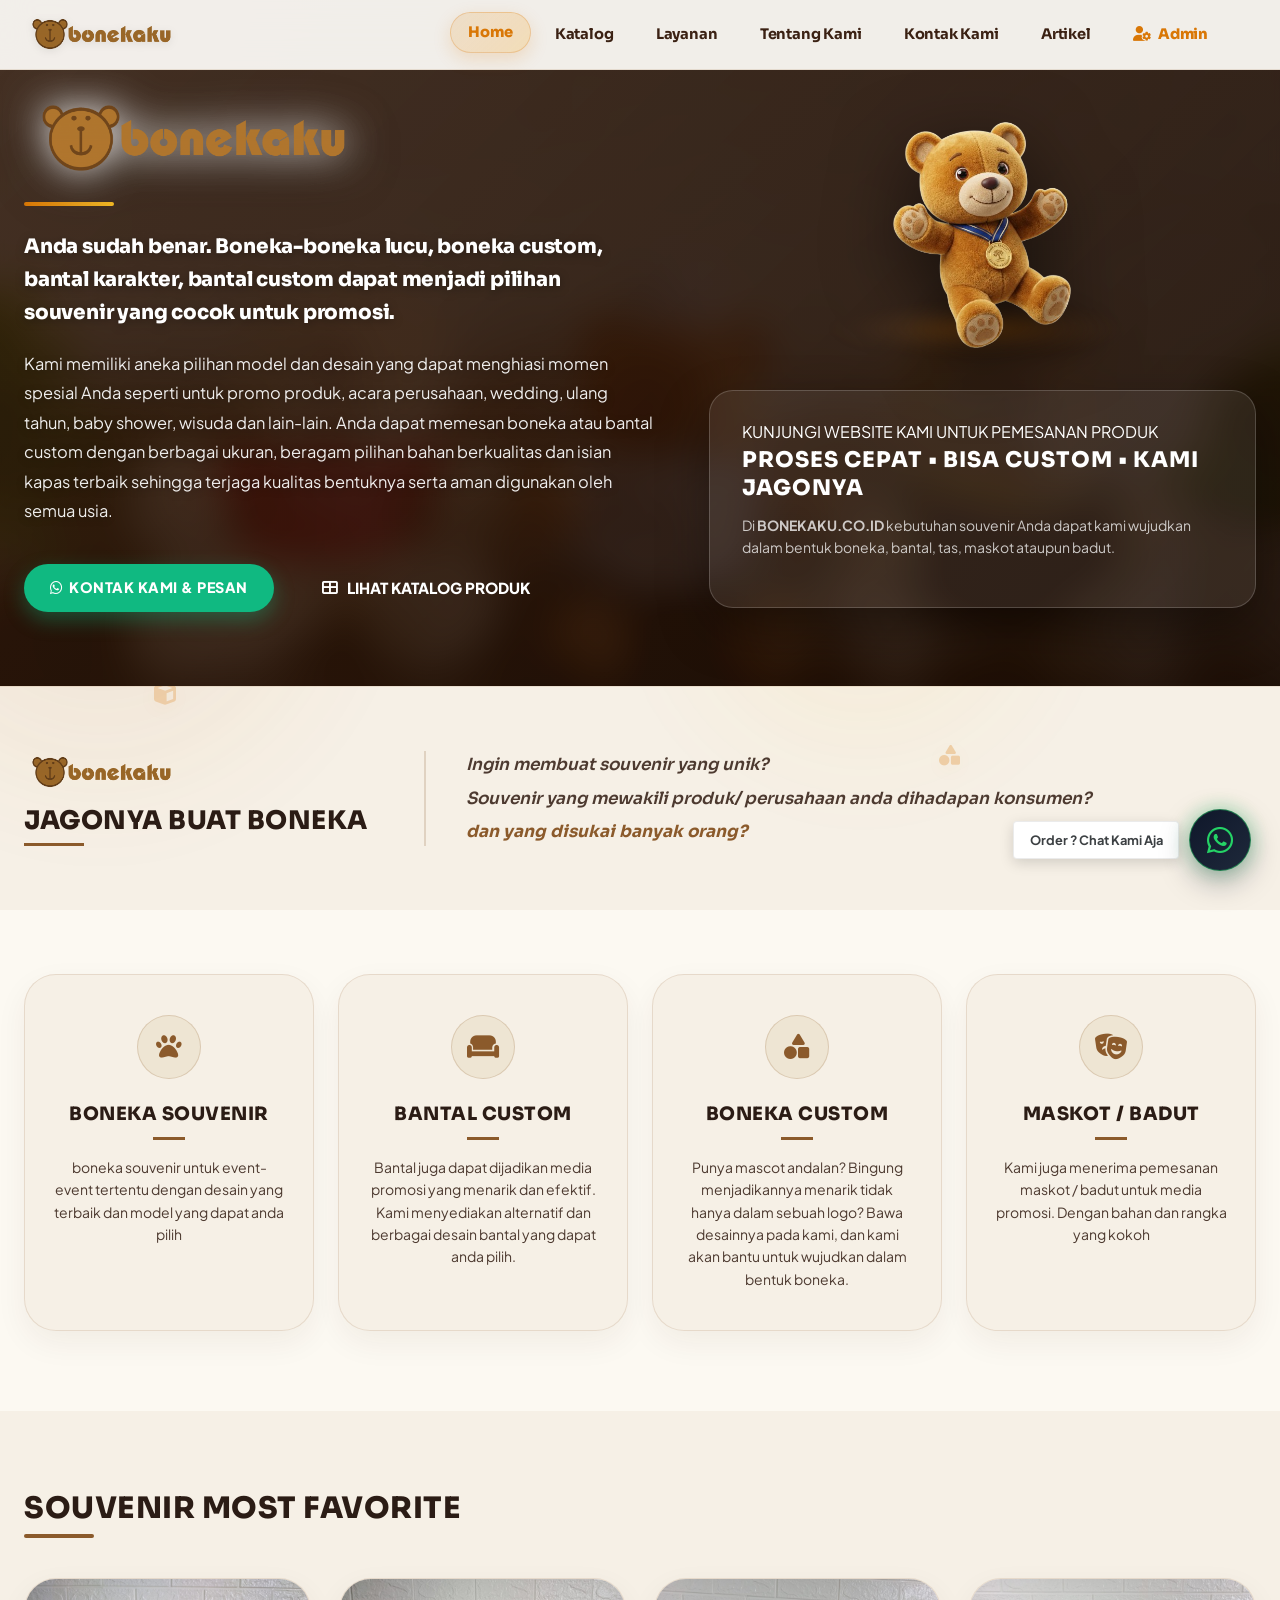
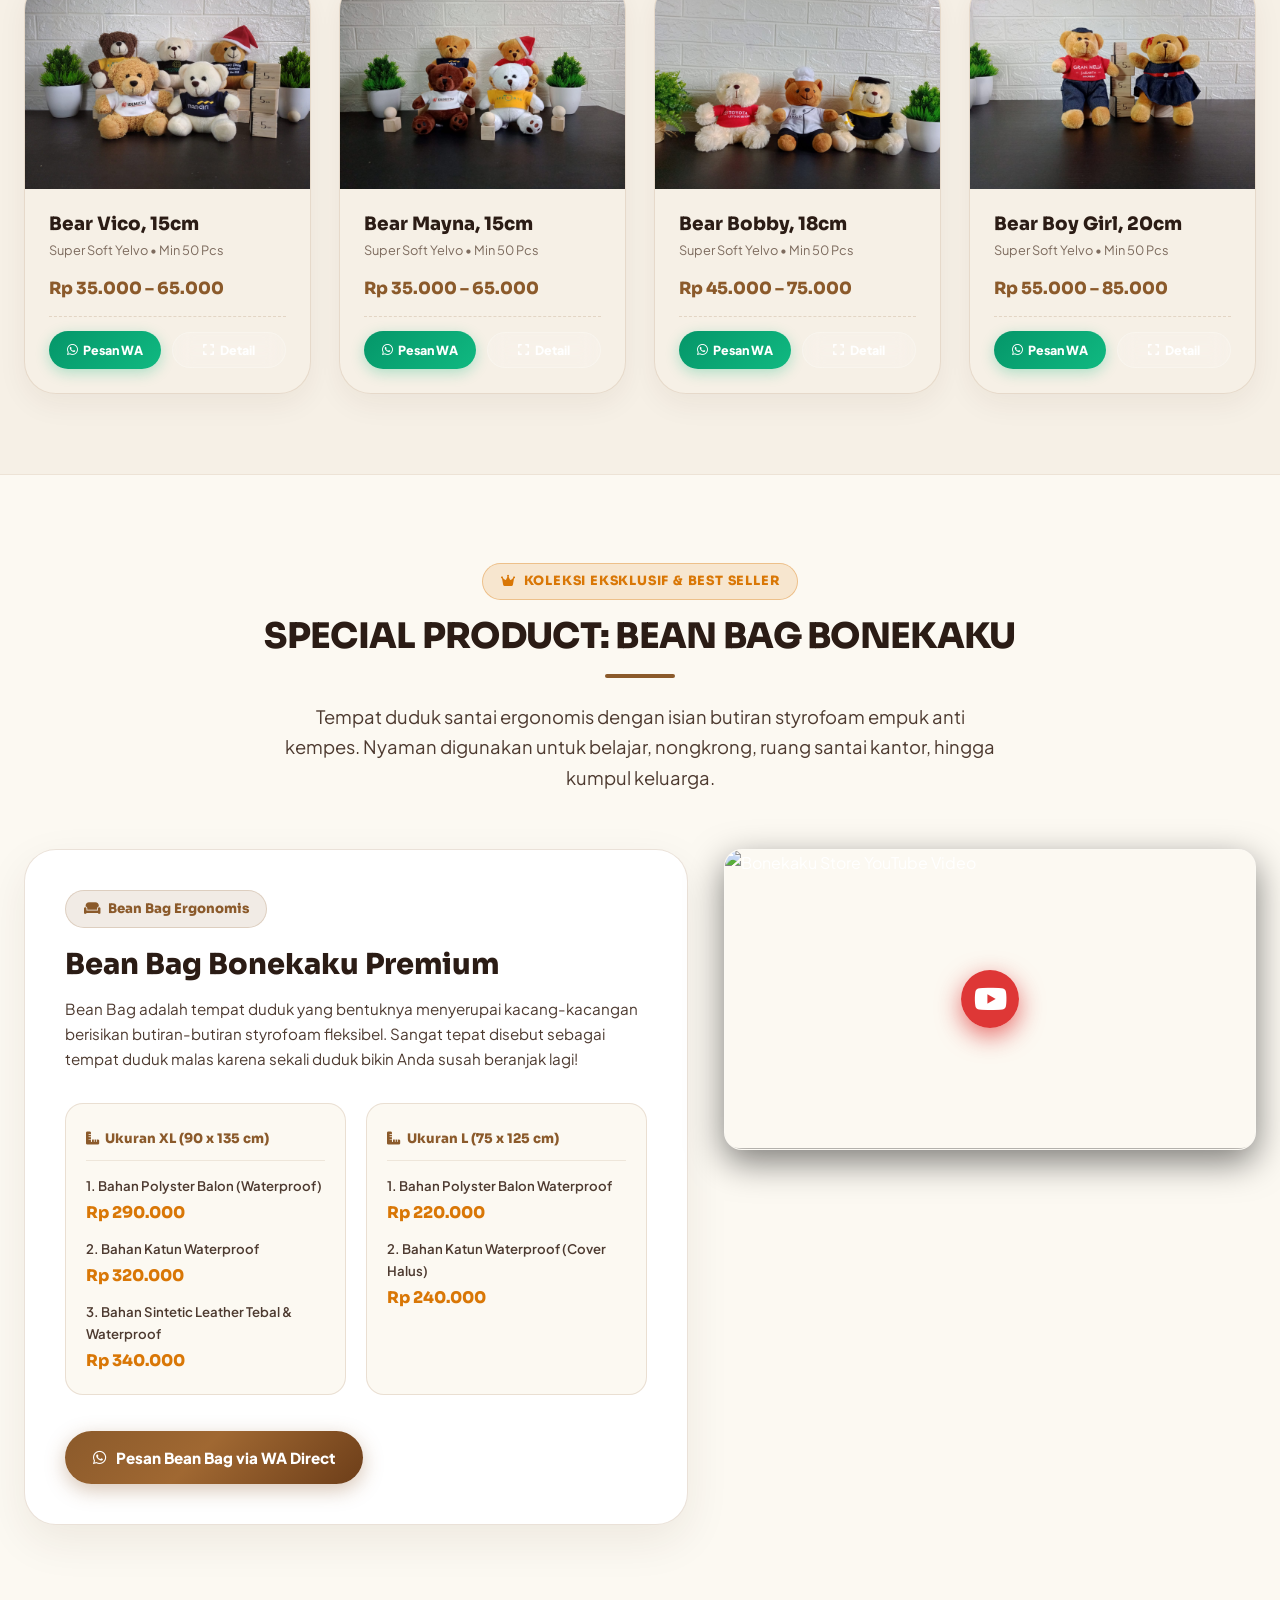
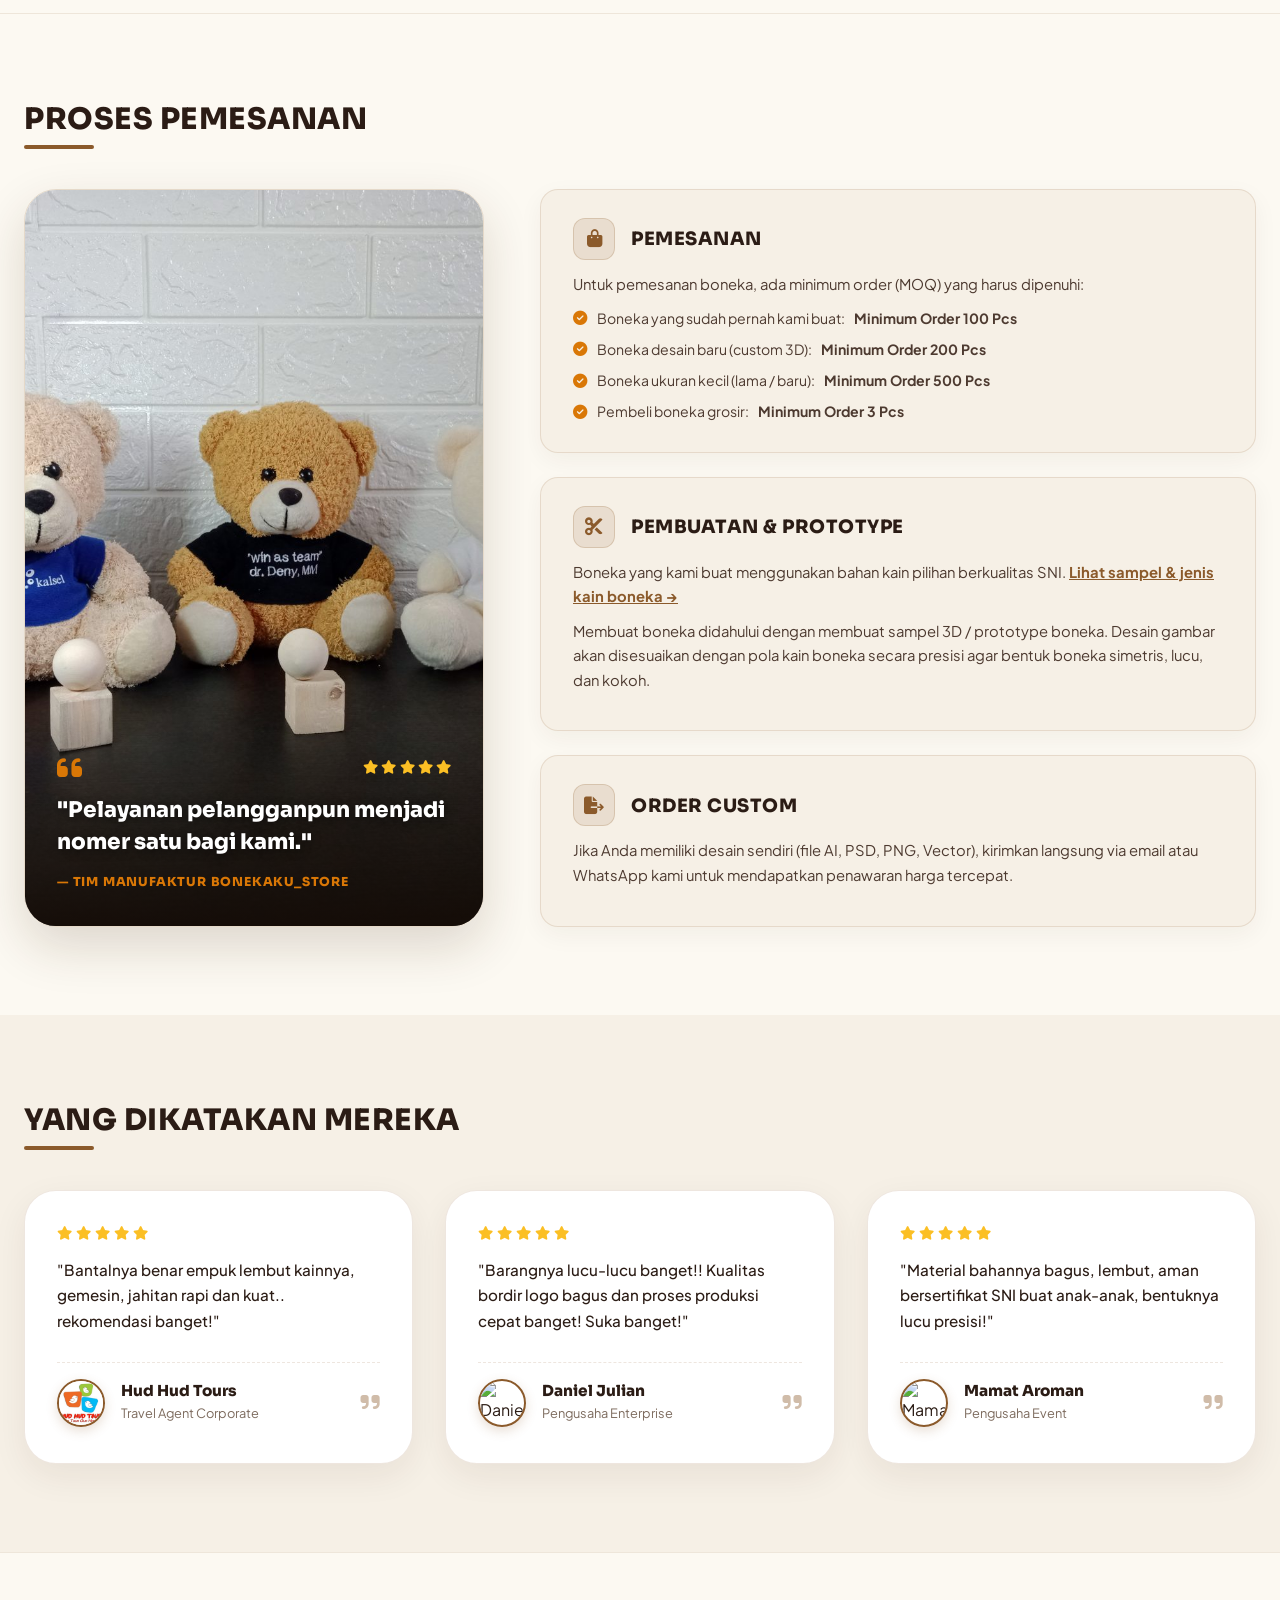
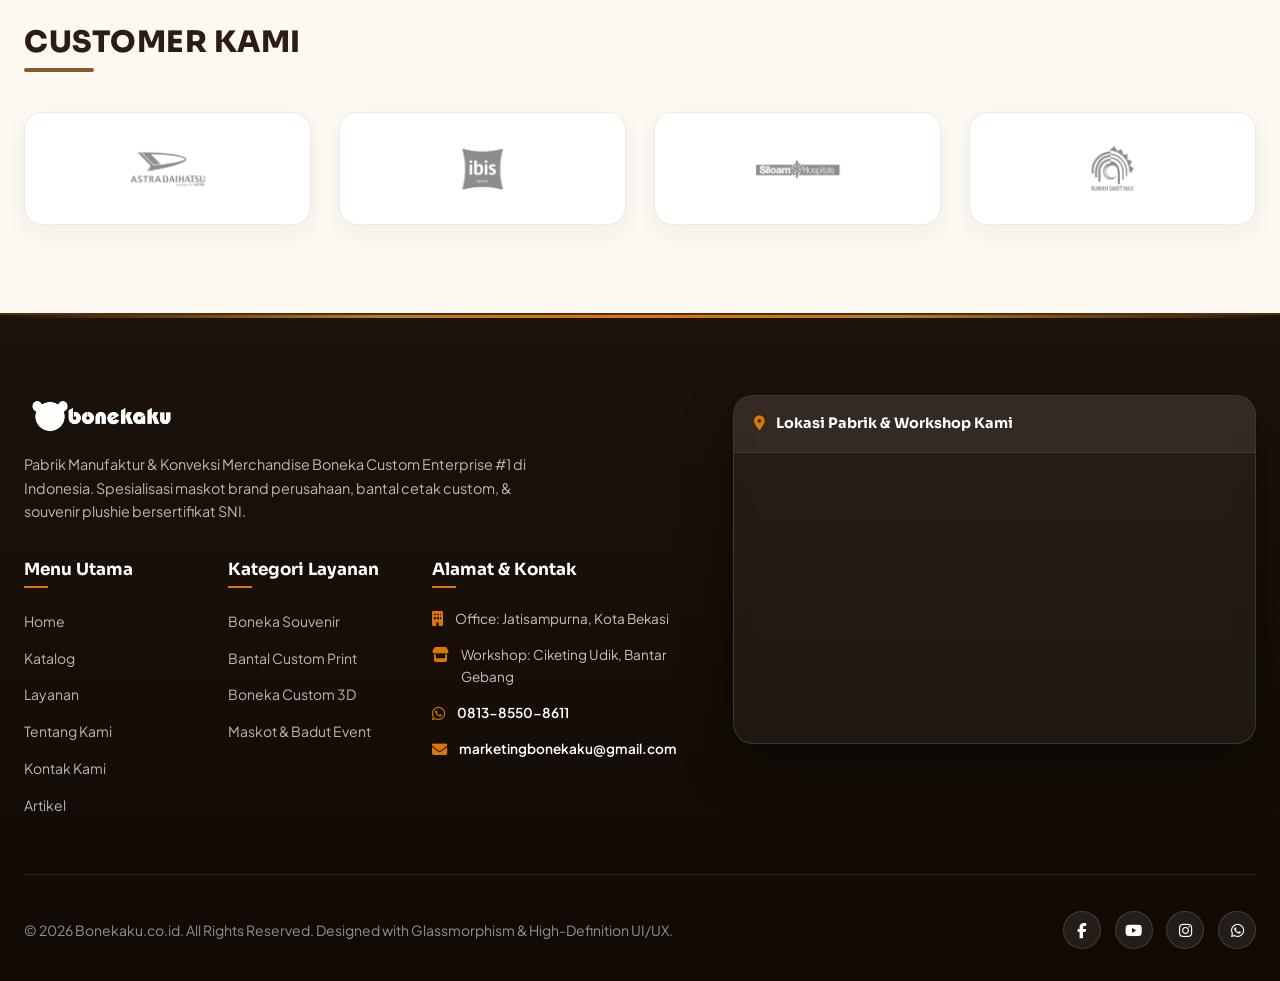
==== commit 4b1006b8: "Ultra pro max mobile drawer menu navigation and card fit alignment responsiveness" ====
--- a/index.html
+++ b/index.html
@@ -52,7 +52,7 @@
   <header class="header" id="mainHeader">
     <div class="container">
       <div class="nav-wrapper">
-        <a href="#" class="logo-brand">
+        <a href="index.html" class="logo-brand">
           <img src="Logo-Baru-Bonekaku-600x163_eA0g.png" alt="Logo Bonekaku Enterprise" class="logo-img">
         </a>
 
--- a/styles.css
+++ b/styles.css
@@ -2315,38 +2315,11 @@
   }
 }
 
-@media (max-width: 768px) {
-  .header {
-    top: 0;
-  }
+@media (max-width: 992px) {
   .top-announcement-bar {
     display: none;
   }
-  .nav-menu {
-    position: fixed;
-    top: 70px;
-    left: 0;
-    right: 0;
-    background: var(--bg-glass);
-    backdrop-filter: blur(24px);
-    -webkit-backdrop-filter: blur(24px);
-    border-bottom: 1px solid var(--border-light);
-    flex-direction: column;
-    padding: 2rem 1.5rem;
-    gap: 1.25rem;
-    box-shadow: var(--shadow-xl);
-    transform: translateY(-150%);
-    opacity: 0;
-    transition: all var(--transition-bounce);
-    display: flex;
-  }
-  .nav-menu.mobile-active {
-    transform: translateY(0);
-    opacity: 1;
-  }
-  .mobile-menu-toggle {
-    display: block;
-  }
+}
   .section-header h2 {
     font-size: 2.2rem;
   }
@@ -7150,8 +7123,13 @@
    IN-APP YOUTUBE VIDEO LIGHTBOX MODAL STYLES
    ========================================== */
 .modal-container-video {
-  max-width: 880px !important;
-  width: 92% !important;
+  display: flex !important;
+  flex-direction: column !important;
+  grid-template-columns: none !important;
+  max-width: 860px !important;
+  width: 94vw !important;
+  max-height: 92vh !important;
+  overflow-y: auto !important;
   padding: 1.5rem !important;
   background: #1c130b !important;
   border: 1px solid rgba(217, 119, 6, 0.35) !important;
@@ -7197,68 +7175,181 @@
     padding-left: 1.25rem;
     padding-right: 1.25rem;
   }
-
-  /* Header & Mobile Drawer Menu */
+}
+
+/* Mobile Drawer Menu & Card Responsiveness (<= 768px) */
+@media (max-width: 768px) {
   .header {
-    padding: 0.5rem 0;
+    padding: 0.65rem 0;
   }
 
   .nav-wrapper {
+    display: flex;
+    align-items: center;
     justify-content: space-between;
+    width: 100%;
   }
 
   .nav-menu {
     position: fixed;
-    top: 68px;
-    left: 1.25rem;
-    right: 1.25rem;
-    background: rgba(255, 255, 255, 0.97);
-    backdrop-filter: blur(24px);
-    -webkit-backdrop-filter: blur(24px);
+    top: 72px;
+    left: 1rem;
+    right: 1rem;
+    max-height: calc(100vh - 90px);
+    overflow-y: auto;
+    background: rgba(255, 255, 255, 0.98);
+    backdrop-filter: blur(28px);
+    -webkit-backdrop-filter: blur(28px);
     flex-direction: column;
-    padding: 1.25rem;
+    padding: 1.25rem 1rem;
     gap: 0.5rem;
-    border-radius: 20px;
-    box-shadow: 0 20px 40px rgba(0, 0, 0, 0.16);
-    border: 1px solid rgba(139, 90, 43, 0.18);
-    transform: translateY(-20px);
+    border-radius: 24px;
+    box-shadow: 0 25px 60px rgba(0, 0, 0, 0.3);
+    border: 1px solid rgba(217, 119, 6, 0.25);
+    transform: translateY(-16px) scale(0.96);
     opacity: 0;
     pointer-events: none;
-    transition: all 0.35s cubic-bezier(0.16, 1, 0.3, 1);
-    z-index: 999;
-  }
-
-  .nav-menu.active {
-    transform: translateY(0);
-    opacity: 1;
-    pointer-events: auto;
+    transition: all 0.35s cubic-bezier(0.34, 1.56, 0.64, 1);
+    z-index: 99999 !important;
+  }
+
+  .nav-menu.active,
+  .nav-menu.mobile-active {
+    transform: translateY(0) scale(1) !important;
+    opacity: 1 !important;
+    pointer-events: auto !important;
   }
 
   .nav-link {
     width: 100%;
+    display: flex;
+    align-items: center;
     justify-content: center;
-    padding: 0.75rem 1rem;
+    padding: 0.9rem 1.25rem;
     font-size: 1rem;
+    font-weight: 700;
+    border-radius: 14px;
+    background: rgba(139, 90, 43, 0.05);
+    color: #3b2113;
+    letter-spacing: -0.2px;
+    text-align: center;
+    transition: all 0.25s ease;
+  }
+
+  .nav-link.active {
+    background: linear-gradient(135deg, rgba(217, 119, 6, 0.16) 0%, rgba(245, 158, 11, 0.25) 100%);
+    color: #d97706 !important;
+    border: 1px solid rgba(217, 119, 6, 0.3);
   }
 
   .mobile-menu-toggle {
     display: inline-flex !important;
     align-items: center;
     justify-content: center;
-    width: 42px;
-    height: 42px;
-    border-radius: 50%;
+    width: 44px;
+    height: 44px;
+    border-radius: 14px;
     background: rgba(139, 90, 43, 0.08);
-    border: 1px solid rgba(139, 90, 43, 0.15);
+    border: 1px solid rgba(139, 90, 43, 0.18);
     color: #3b2113;
-    font-size: 1.2rem;
+    font-size: 1.25rem;
     cursor: pointer;
+    transition: all 0.3s cubic-bezier(0.16, 1, 0.3, 1);
+    box-shadow: 0 4px 12px rgba(0, 0, 0, 0.04);
+  }
+
+  .mobile-menu-toggle:hover,
+  .mobile-menu-toggle:active {
+    background: linear-gradient(135deg, #d97706 0%, #b45309 100%);
+    color: #ffffff;
+    transform: scale(0.95);
+    box-shadow: 0 6px 16px rgba(217, 119, 6, 0.3);
+  }
+
+  /* --------------------------------------------------
+     ULTRA PRO MAX CARD FIT & RESPONSIVE ALIGNMENT ON MOBILE
+     -------------------------------------------------- */
+  .container {
+    padding-left: 1rem !important;
+    padding-right: 1rem !important;
+    width: 100% !important;
+    max-width: 100% !important;
+  }
+
+  /* All Bento Grids 1-Column Fit */
+  .products-grid,
+  .catalog-products-grid,
+  .articles-bento-grid,
+  .ss1499-split-bento-grid,
+  .ss1498-intro-grid,
+  .ss1509-story-grid,
+  .ss1511-services-list,
+  .catalog-layout-grid {
+    grid-template-columns: 1fr !important;
+    gap: 1.25rem !important;
+    width: 100% !important;
+  }
+
+  /* Bento Cards & Product Cards Fit */
+  .bento-card,
+  .product-card-ss,
+  .product-card,
+  .product-list-row,
+  .article-card,
+  .service-card,
+  .feature-card,
+  .ss1498-lead-card,
+  .ss1509-brand-card-box {
+    width: 100% !important;
+    max-width: 100% !important;
+    box-sizing: border-box !important;
+    margin-left: 0 !important;
+    margin-right: 0 !important;
+    border-radius: 20px !important;
+  }
+
+  /* Product List Row Layout on Mobile */
+  .product-list-row {
+    flex-direction: column !important;
+    align-items: stretch !important;
+  }
+
+  .list-row-img-box {
+    width: 100% !important;
+    height: 220px !important;
+  }
+
+  .list-row-content {
+    padding: 1.15rem 0.5rem !important;
+  }
+
+  .list-row-actions {
+    flex-direction: column !important;
+    width: 100% !important;
+    gap: 0.6rem !important;
+  }
+
+  /* Card Action Buttons Stack on Mobile */
+  .product-card-footer,
+  .card-action-btns {
+    flex-direction: column !important;
+    width: 100% !important;
+    gap: 0.6rem !important;
+    align-items: stretch !important;
+  }
+
+  .btn-card-wa,
+  .btn-card-modal,
+  .btn-list-details,
+  .btn-list-wa {
+    width: 100% !important;
+    justify-content: center !important;
+    text-align: center !important;
+    padding: 0.75rem 1rem !important;
   }
 
   /* Hero Section Mobile */
   .ss1498-intro-grid {
-    grid-template-columns: 1fr;
-    gap: 2.5rem;
     text-align: center;
   }
 
@@ -7278,33 +7369,15 @@
     width: 100%;
   }
 
-  /* Catalog Grid Mobile */
-  .catalog-products-grid {
-    grid-template-columns: repeat(auto-fill, minmax(260px, 1fr)) !important;
-    gap: 1.25rem !important;
-  }
-
-  /* Articles Bento Grid Mobile */
-  .articles-bento-grid {
-    grid-template-columns: 1fr !important;
-    gap: 1.5rem !important;
-  }
-
-  /* Bento Video Card Mobile */
-  .ss1499-split-bento-grid {
-    grid-template-columns: 1fr !important;
-    gap: 2rem !important;
-  }
-
-  /* Brand Story Mobile */
-  .ss1509-story-grid {
-    grid-template-columns: 1fr !important;
-    gap: 2.5rem !important;
-  }
-
-  .ss1511-services-list {
-    grid-template-columns: 1fr !important;
-    gap: 1.75rem !important;
+  /* Subpage Banner on Mobile */
+  .subpage-title {
+    font-size: 1.85rem !important;
+    line-height: 1.25 !important;
+  }
+
+  .subpage-subtitle {
+    font-size: 0.92rem !important;
+    line-height: 1.5 !important;
   }
 }
 
@@ -7337,4 +7410,97 @@
   .wa-order-chip {
     display: none;
   }
-}
+
+  .modal-container-video {
+    padding: 1.15rem 1rem !important;
+    border-radius: 18px !important;
+    width: 95vw !important;
+  }
+
+  .video-modal-header h3 {
+    font-size: 0.95rem !important;
+  }
+}
+
+/* ==========================================
+   20-ITEMS PAGINATION CONTROL STYLES
+   ========================================== */
+.pagination-container {
+  display: flex;
+  align-items: center;
+  justify-content: space-between;
+  flex-wrap: wrap;
+  gap: 1rem;
+  margin-top: 3rem;
+  padding-top: 1.5rem;
+  border-top: 1px solid rgba(139, 90, 43, 0.15);
+  width: 100%;
+}
+
+.pagination-info {
+  font-family: var(--font-heading);
+  font-size: 0.88rem;
+  font-weight: 700;
+  color: var(--text-secondary);
+}
+
+.pagination-info strong {
+  color: var(--accent-brand);
+}
+
+.pagination-controls {
+  display: flex;
+  align-items: center;
+  gap: 0.4rem;
+}
+
+.page-btn {
+  display: inline-flex;
+  align-items: center;
+  justify-content: center;
+  min-width: 38px;
+  height: 38px;
+  padding: 0 0.65rem;
+  border-radius: var(--radius-md);
+  background: var(--bg-tertiary);
+  border: 1px solid rgba(139, 90, 43, 0.16);
+  color: var(--text-primary);
+  font-family: var(--font-heading);
+  font-size: 0.88rem;
+  font-weight: 700;
+  cursor: pointer;
+  transition: all 0.25s cubic-bezier(0.16, 1, 0.3, 1);
+}
+
+.page-btn:hover:not(:disabled) {
+  background: var(--accent-brand);
+  color: #ffffff;
+  border-color: var(--accent-brand);
+  transform: translateY(-2px);
+}
+
+.page-btn.active {
+  background: var(--gradient-brand);
+  color: #ffffff;
+  border-color: transparent;
+  box-shadow: 0 4px 14px rgba(217, 119, 6, 0.3);
+}
+
+.page-btn:disabled {
+  opacity: 0.45;
+  cursor: not-allowed;
+}
+
+/* Admin Pagination Container */
+.admin-pagination-bar {
+  display: flex;
+  align-items: center;
+  justify-content: space-between;
+  flex-wrap: wrap;
+  gap: 1rem;
+  padding: 1.25rem 1.5rem;
+  background: rgba(255, 255, 255, 0.04);
+  border-top: 1px solid rgba(255, 255, 255, 0.1);
+  margin-top: 1rem;
+  border-radius: 0 0 16px 16px;
+}
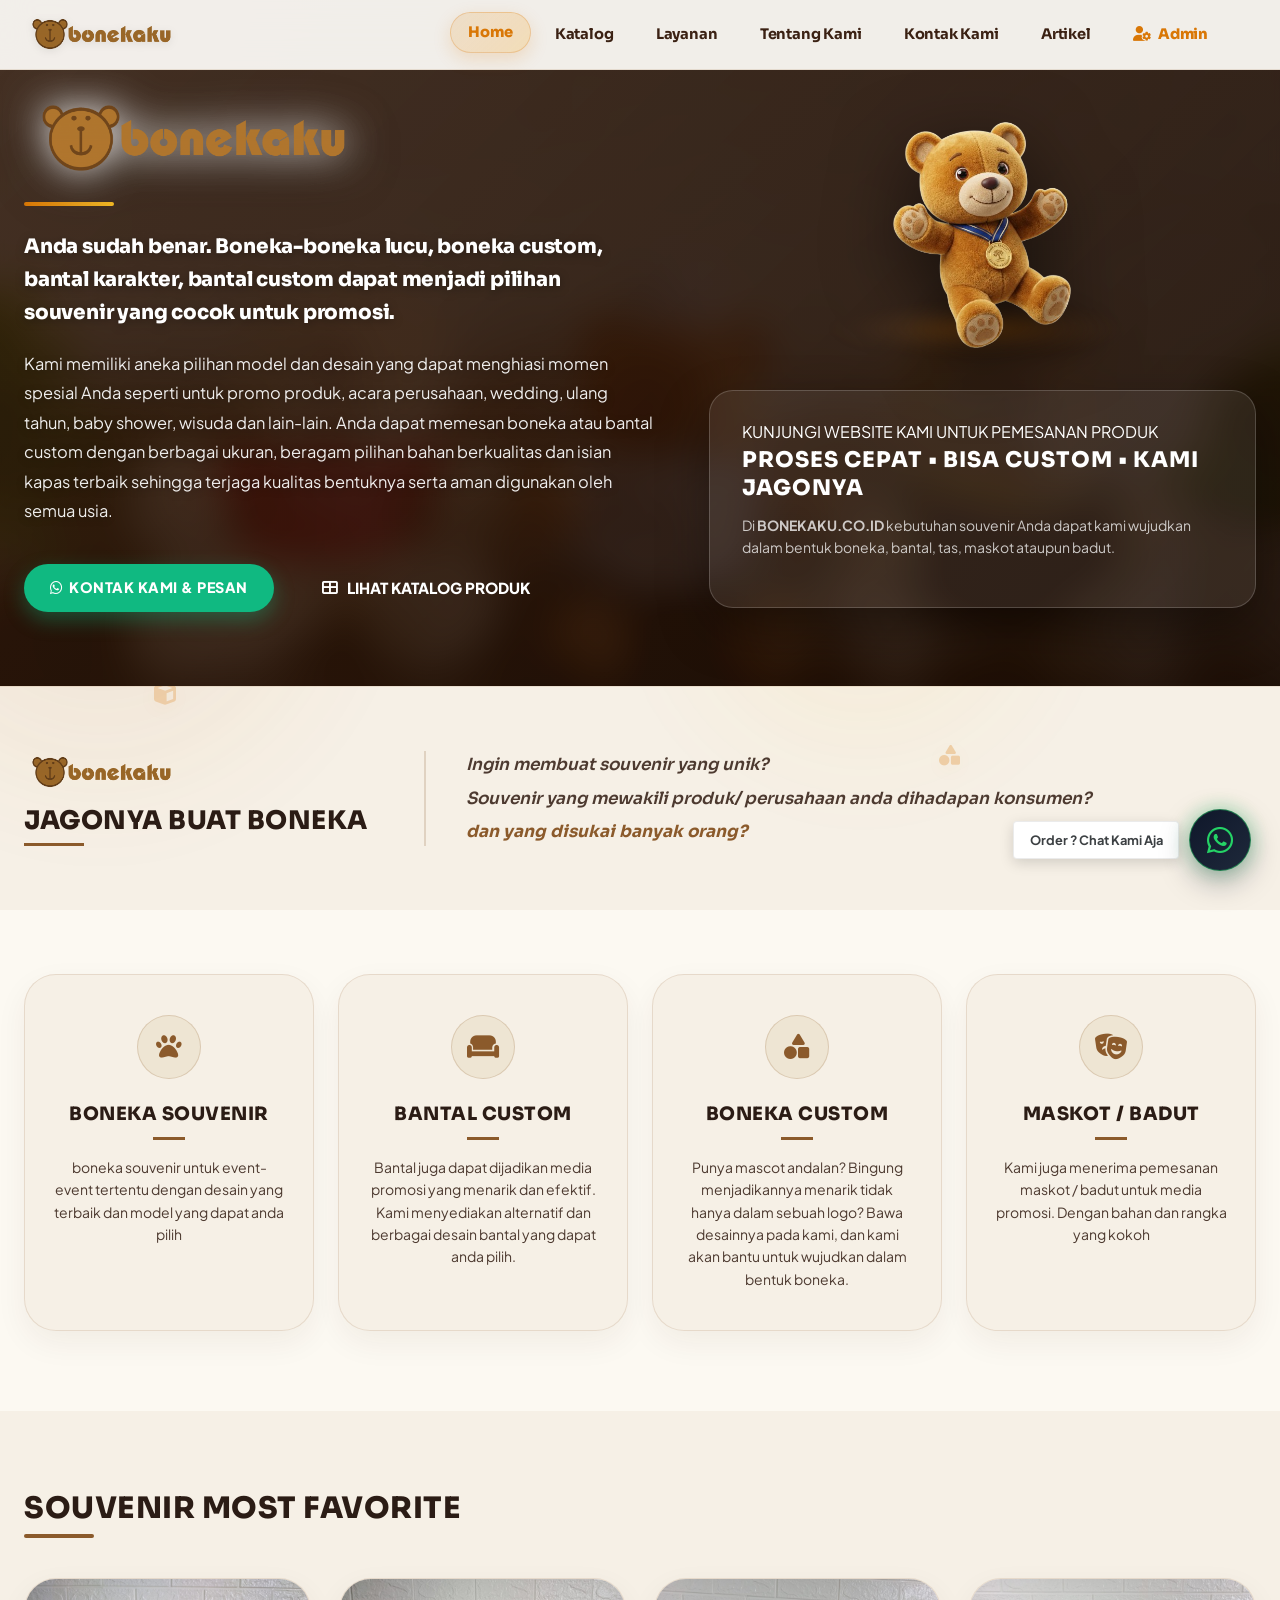
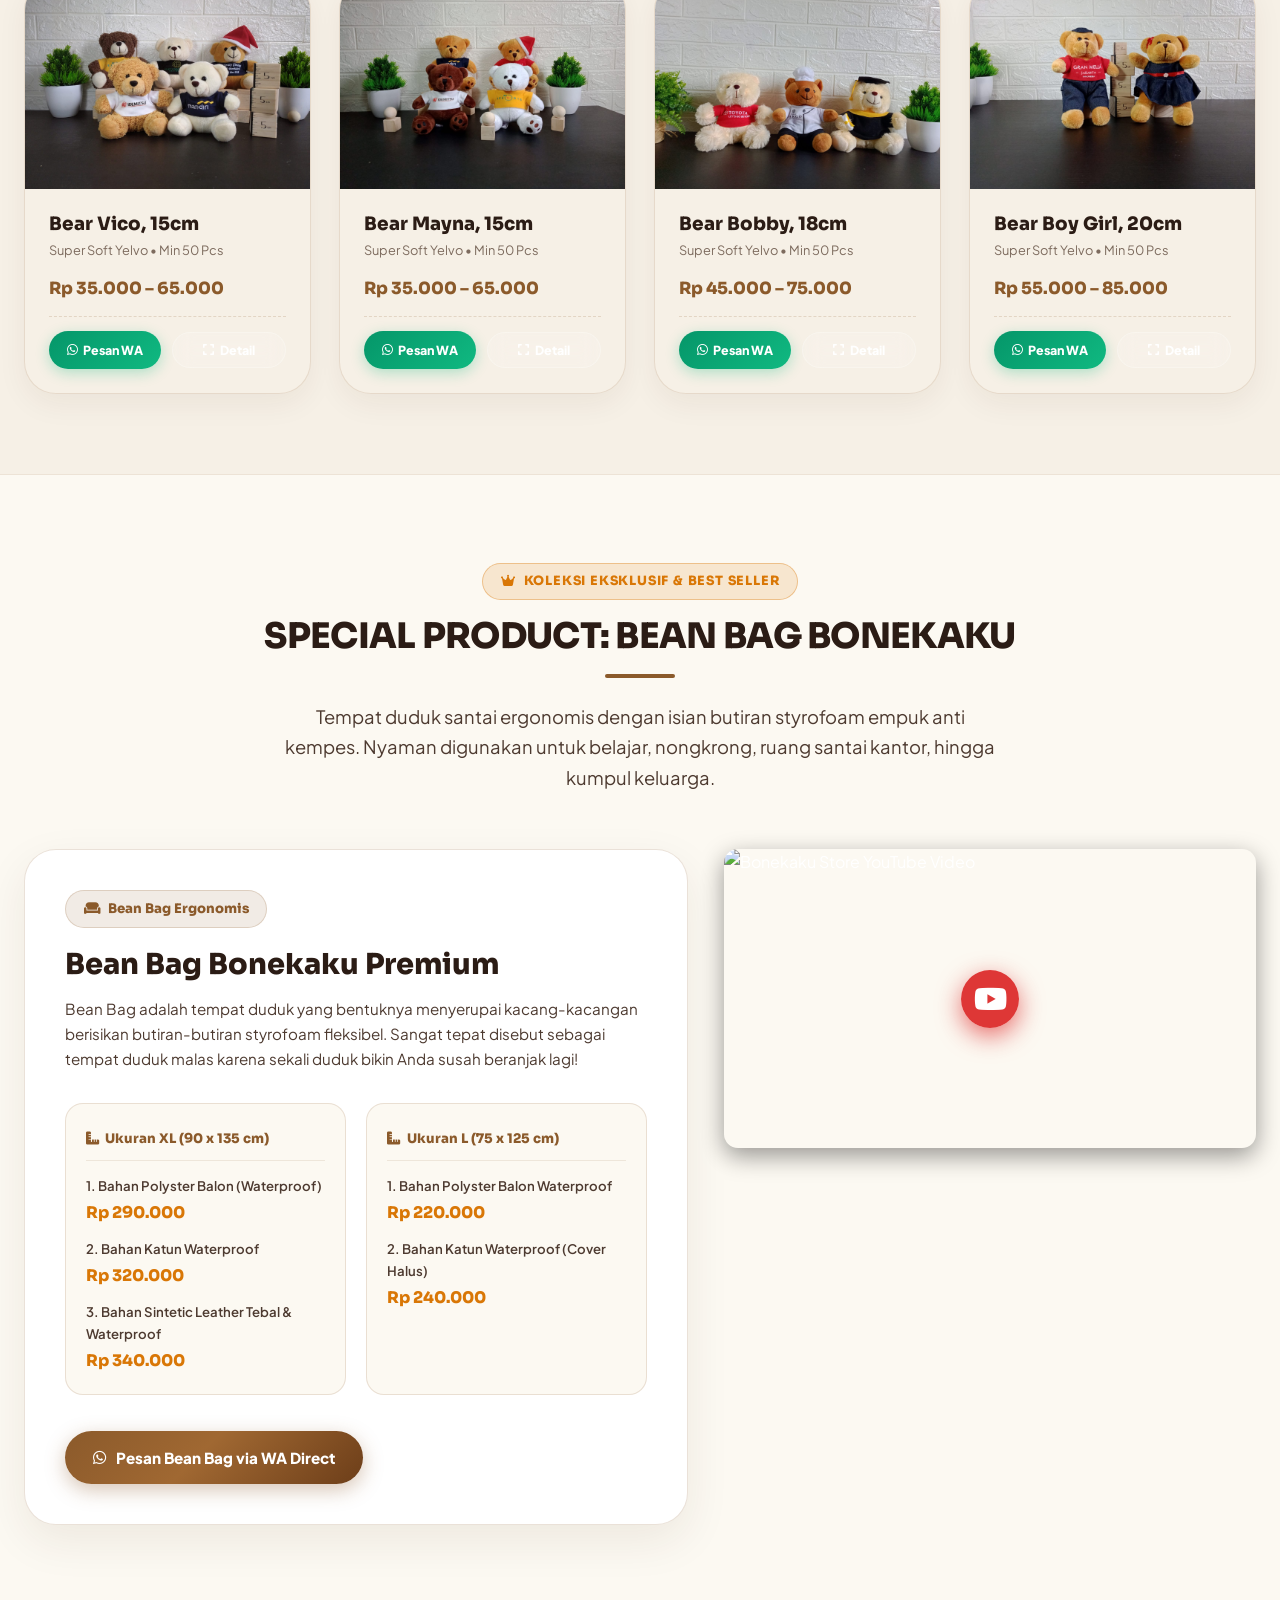
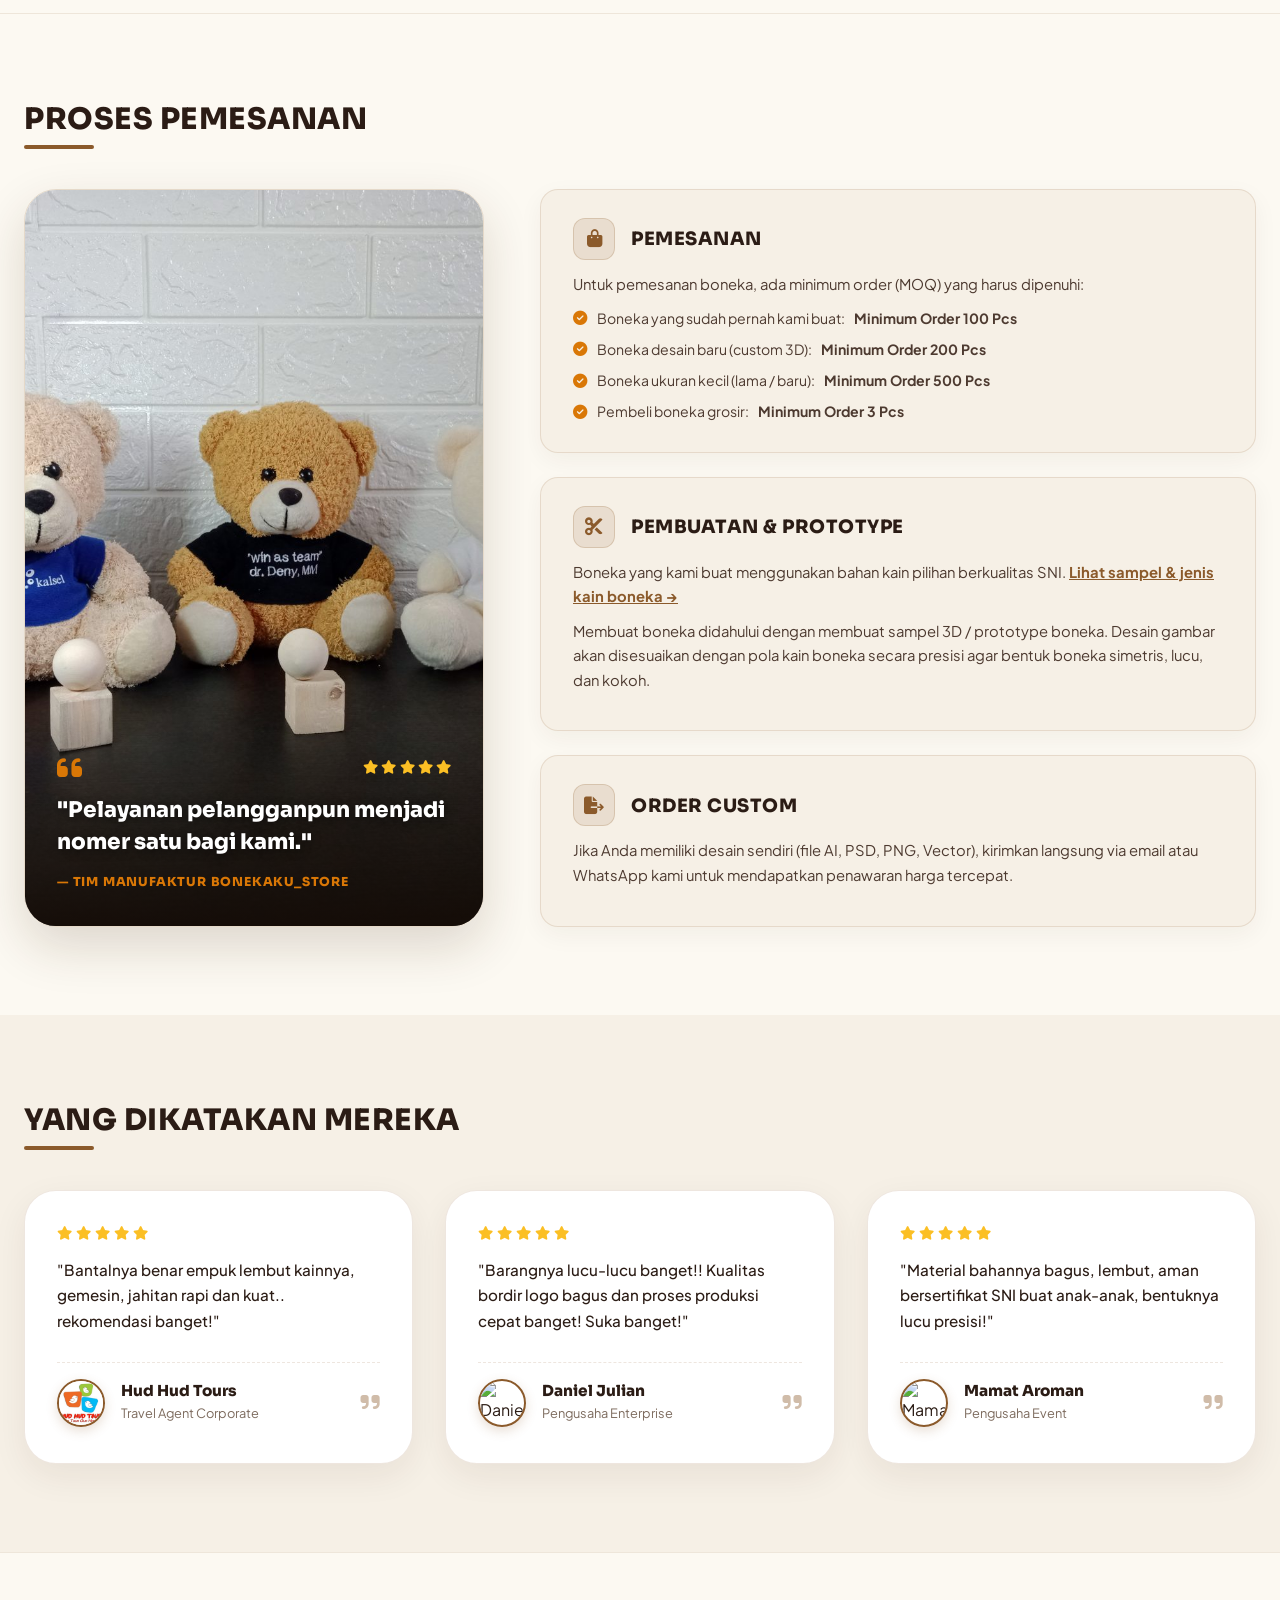
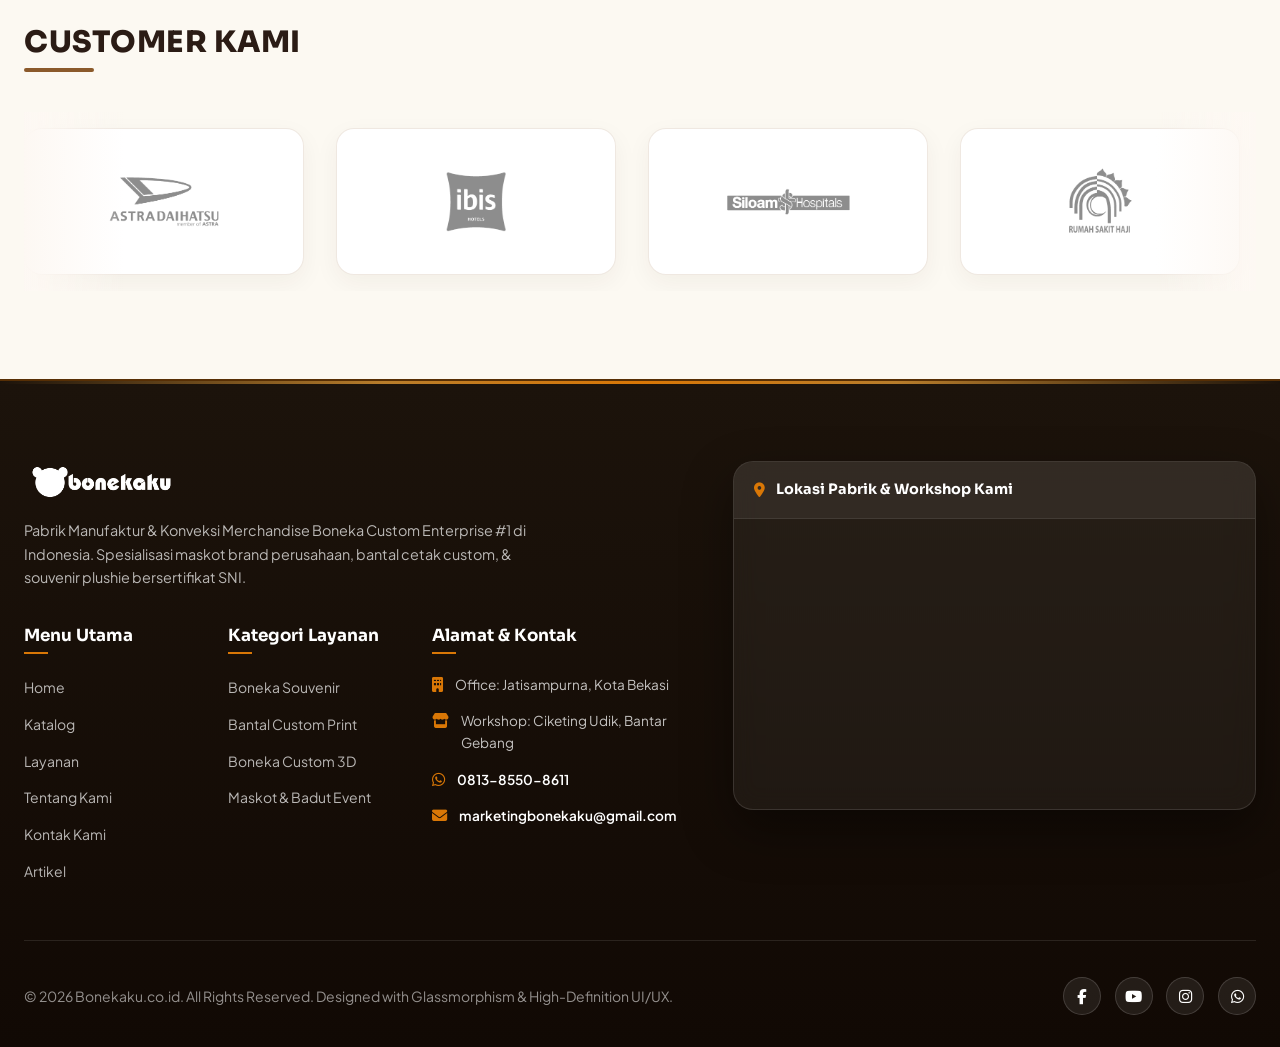
==== commit 7671e125: "Fix mobile responsive menu, YT modal, catalog render, and add marquee customer logos" ====
--- a/index.html
+++ b/index.html
@@ -67,7 +67,7 @@
         </ul>
 
         <div class="nav-actions">
-          <button class="mobile-menu-toggle" id="mobileMenuBtn">
+          <button class="mobile-menu-toggle" id="mobileMenuBtn" onclick="toggleMobileMenu(event)" aria-label="Toggle Mobile Menu">
             <i class="fas fa-bars"></i>
           </button>
         </div>
@@ -380,14 +380,11 @@
           </div>
         </div>
 
-        <!-- RIGHT COLUMN: CLEAN IN-APP PLAYABLE YOUTUBE VIDEO SHOWCASE -->
         <div class="special-media-bento-card" style="background:transparent; border:none; box-shadow:none; padding:0;">
-          <div class="video-responsive-wrapper">
-            <div class="yt-interactive-play-card" onclick="openVideoModal('2bfaB0CAz4I', 'Bean Bag &amp; Souvenir Bonekaku Enterprise')" title="Klik untuk Memutar Video Profil Bonekaku" style="cursor:pointer;">
-              <img src="https://img.youtube.com/vi/2bfaB0CAz4I/hqdefault.jpg" alt="Bonekaku Store YouTube Video" class="yt-thumb-img">
-              <div class="yt-play-icon-badge">
-                <i class="fab fa-youtube"></i>
-              </div>
+          <div class="yt-interactive-play-card" onclick="openVideoModal('2bfaB0CAz4I', 'Bean Bag &amp; Souvenir Bonekaku Enterprise')" title="Klik untuk Memutar Video Profil Bonekaku" style="cursor:pointer;">
+            <img src="https://img.youtube.com/vi/2bfaB0CAz4I/hqdefault.jpg" alt="Bonekaku Store YouTube Video" class="yt-thumb-img">
+            <div class="yt-play-icon-badge">
+              <i class="fab fa-youtube"></i>
             </div>
           </div>
         </div>
@@ -554,18 +551,35 @@
         <div class="ss1528-title-bar"></div>
       </div>
 
-      <div class="ss1527-customers-row reveal-up delay-1">
-        <div class="ss1527-customer-item">
-          <img src="Astra-Daihatsu_eA0g.png" alt="Astra Daihatsu Logo">
-        </div>
-        <div class="ss1527-customer-item">
-          <img src="Ibis-Hotel_eA0g.png" alt="Ibis Hotels Logo">
-        </div>
-        <div class="ss1527-customer-item">
-          <img src="Rumah-Sakit-Siloam_eA0g.png" alt="Siloam Hospitals Logo">
-        </div>
-        <div class="ss1527-customer-item">
-          <img src="Rumah-Sakit-Haji_eA0g.png" alt="Rumah Sakit Haji Logo">
+      <div class="ss1527-customers-marquee-wrapper reveal-up delay-1">
+        <div class="ss1527-customers-row">
+          <!-- ORIGINAL SET -->
+          <div class="ss1527-customer-item">
+            <img src="Astra-Daihatsu_eA0g.png" alt="Astra Daihatsu Logo">
+          </div>
+          <div class="ss1527-customer-item">
+            <img src="Ibis-Hotel_eA0g.png" alt="Ibis Hotels Logo">
+          </div>
+          <div class="ss1527-customer-item">
+            <img src="Rumah-Sakit-Siloam_eA0g.png" alt="Siloam Hospitals Logo">
+          </div>
+          <div class="ss1527-customer-item">
+            <img src="Rumah-Sakit-Haji_eA0g.png" alt="Rumah Sakit Haji Logo">
+          </div>
+          
+          <!-- DUPLICATED SET FOR SEAMLESS MARQUEE -->
+          <div class="ss1527-customer-item">
+            <img src="Astra-Daihatsu_eA0g.png" alt="Astra Daihatsu Logo">
+          </div>
+          <div class="ss1527-customer-item">
+            <img src="Ibis-Hotel_eA0g.png" alt="Ibis Hotels Logo">
+          </div>
+          <div class="ss1527-customer-item">
+            <img src="Rumah-Sakit-Siloam_eA0g.png" alt="Siloam Hospitals Logo">
+          </div>
+          <div class="ss1527-customer-item">
+            <img src="Rumah-Sakit-Haji_eA0g.png" alt="Rumah Sakit Haji Logo">
+          </div>
         </div>
       </div>
     </div>
--- a/styles.css
+++ b/styles.css
@@ -5507,22 +5507,61 @@
   border-top: 1px solid rgba(139, 90, 43, 0.12);
 }
 
+.ss1527-customers-marquee-wrapper {
+  overflow: hidden;
+  position: relative;
+  width: 100%;
+  display: flex;
+  padding: 1rem 0;
+}
+
+.ss1527-customers-marquee-wrapper::before,
+.ss1527-customers-marquee-wrapper::after {
+  content: "";
+  position: absolute;
+  top: 0;
+  width: 100px;
+  height: 100%;
+  z-index: 2;
+  pointer-events: none;
+}
+.ss1527-customers-marquee-wrapper::before {
+  left: 0;
+  background: linear-gradient(to right, #fdf8f3, transparent);
+}
+.ss1527-customers-marquee-wrapper::after {
+  right: 0;
+  background: linear-gradient(to left, #fdf8f3, transparent);
+}
+
 .ss1527-customers-row {
-  display: grid;
-  grid-template-columns: repeat(4, 1fr);
-  gap: 1.75rem;
+  display: flex;
+  width: max-content;
+  gap: 2rem;
+  animation: scroll-marquee 25s linear infinite;
+}
+
+.ss1527-customers-row:hover {
+  animation-play-state: paused;
+}
+
+@keyframes scroll-marquee {
+  from { transform: translateX(0); }
+  to { transform: translateX(calc(-50% - 1rem)); }
 }
 
 .ss1527-customer-item {
   display: flex;
   align-items: center;
   justify-content: center;
-  padding: 1.85rem 1.5rem;
+  padding: 2.2rem 2.5rem;
+  width: 280px;
   background: #ffffff;
   border-radius: var(--radius-md);
   border: 1px solid rgba(139, 90, 43, 0.14);
   box-shadow: 0 8px 24px rgba(60, 35, 15, 0.05);
   transition: transform 0.35s ease, box-shadow 0.35s ease, border-color 0.35s ease;
+  flex-shrink: 0;
 }
 
 .ss1527-customer-item:hover {
@@ -5532,7 +5571,7 @@
 }
 
 .ss1527-customer-item img {
-  max-height: 52px;
+  max-height: 75px;
   width: auto;
   object-fit: contain;
   filter: grayscale(100%);
@@ -7168,16 +7207,46 @@
 }
 
 /* ==========================================
-   ULTRA-COMPREHENSIVE MOBILE RESPONSIVE MEDIA QUERIES
+   ULTRA-COMPREHENSIVE RESPONSIVE DESKTOP VS MOBILE NAVIGATION
    ========================================== */
-@media (max-width: 992px) {
-  .container {
-    padding-left: 1.25rem;
-    padding-right: 1.25rem;
-  }
-}
-
-/* Mobile Drawer Menu & Card Responsiveness (<= 768px) */
+
+/* 1. DESKTOP & LAPTOP SCREENS (> 768px): FULL HORIZONTAL NAV BAR */
+@media (min-width: 769px) {
+  .mobile-menu-toggle {
+    display: none !important;
+  }
+
+  .nav-menu {
+    display: flex !important;
+    position: static !important;
+    flex-direction: row !important;
+    align-items: center !important;
+    gap: 0.35rem !important;
+    background: transparent !important;
+    border: none !important;
+    box-shadow: none !important;
+    transform: none !important;
+    opacity: 1 !important;
+    pointer-events: auto !important;
+    padding: 0.25rem 0.35rem !important;
+    width: auto !important;
+    margin-left: auto !important;
+    max-height: none !important;
+    overflow: visible !important;
+  }
+
+  .nav-menu li {
+    display: inline-block !important;
+    width: auto !important;
+  }
+
+  .nav-link {
+    display: inline-flex !important;
+    width: auto !important;
+  }
+}
+
+/* 2. MOBILE & SMARTPHONE SCREENS (<= 768px): BURGER MENU & SMOOTH GLASS DRAWER */
 @media (max-width: 768px) {
   .header {
     padding: 0.65rem 0;
@@ -7190,80 +7259,99 @@
     width: 100%;
   }
 
+  .mobile-menu-toggle {
+    display: inline-flex !important;
+    align-items: center !important;
+    justify-content: center !important;
+    width: 44px !important;
+    height: 44px !important;
+    border-radius: 14px !important;
+    background: linear-gradient(135deg, #d97706 0%, #b45309 100%) !important;
+    border: none !important;
+    color: #ffffff !important;
+    font-size: 1.25rem !important;
+    cursor: pointer !important;
+    transition: all 0.3s cubic-bezier(0.16, 1, 0.3, 1) !important;
+    box-shadow: 0 4px 12px rgba(0, 0, 0, 0.04) !important;
+    z-index: 100000 !important;
+  }
+
+  .mobile-menu-toggle:hover,
+  .mobile-menu-toggle:active {
+    background: linear-gradient(135deg, #d97706 0%, #b45309 100%) !important;
+    color: #ffffff !important;
+    transform: scale(0.95) !important;
+    box-shadow: 0 6px 16px rgba(217, 119, 6, 0.3) !important;
+  }
+
   .nav-menu {
-    position: fixed;
-    top: 72px;
-    left: 1rem;
-    right: 1rem;
-    max-height: calc(100vh - 90px);
-    overflow-y: auto;
-    background: rgba(255, 255, 255, 0.98);
-    backdrop-filter: blur(28px);
-    -webkit-backdrop-filter: blur(28px);
-    flex-direction: column;
-    padding: 1.25rem 1rem;
-    gap: 0.5rem;
-    border-radius: 24px;
-    box-shadow: 0 25px 60px rgba(0, 0, 0, 0.3);
-    border: 1px solid rgba(217, 119, 6, 0.25);
-    transform: translateY(-16px) scale(0.96);
-    opacity: 0;
-    pointer-events: none;
-    transition: all 0.35s cubic-bezier(0.34, 1.56, 0.64, 1);
-    z-index: 99999 !important;
+    display: none;
+    flex-direction: column !important;
+    position: fixed !important;
+    top: 74px !important;
+    left: 1rem !important;
+    right: 1rem !important;
+    max-height: calc(100vh - 95px) !important;
+    overflow-y: auto !important;
+    background: #ffffff !important;
+    padding: 1.25rem 1rem !important;
+    gap: 0.6rem !important;
+    border-radius: 24px !important;
+    box-shadow: 0 25px 60px rgba(0, 0, 0, 0.4) !important;
+    border: 2px solid var(--accent-brand) !important;
+    z-index: 9999999 !important;
+    list-style: none !important;
+    margin: 0 !important;
+    pointer-events: auto !important;
   }
 
   .nav-menu.active,
   .nav-menu.mobile-active {
-    transform: translateY(0) scale(1) !important;
+    display: flex !important;
     opacity: 1 !important;
+    visibility: visible !important;
     pointer-events: auto !important;
   }
 
+  .nav-menu li {
+    width: 100% !important;
+    display: block !important;
+    margin: 0 !important;
+    padding: 0 !important;
+    pointer-events: auto !important;
+  }
+
   .nav-link {
-    width: 100%;
-    display: flex;
-    align-items: center;
-    justify-content: center;
-    padding: 0.9rem 1.25rem;
-    font-size: 1rem;
-    font-weight: 700;
-    border-radius: 14px;
-    background: rgba(139, 90, 43, 0.05);
-    color: #3b2113;
-    letter-spacing: -0.2px;
-    text-align: center;
-    transition: all 0.25s ease;
-  }
-
+    display: flex !important;
+    align-items: center !important;
+    justify-content: center !important;
+    width: 100% !important;
+    box-sizing: border-box !important;
+    padding: 0.95rem 1.25rem !important;
+    font-size: 1rem !important;
+    font-weight: 700 !important;
+    border-radius: 14px !important;
+    background: rgba(139, 90, 43, 0.05) !important;
+    color: #3b2113 !important;
+    text-align: center !important;
+    text-decoration: none !important;
+    cursor: pointer !important;
+    pointer-events: auto !important;
+    position: relative !important;
+    z-index: 10 !important;
+    -webkit-tap-highlight-color: rgba(217, 119, 6, 0.2) !important;
+  }
+
+  .nav-link::before {
+    pointer-events: none !important;
+  }
+
+  .nav-link:hover,
+  .nav-link:active,
   .nav-link.active {
-    background: linear-gradient(135deg, rgba(217, 119, 6, 0.16) 0%, rgba(245, 158, 11, 0.25) 100%);
+    background: linear-gradient(135deg, rgba(217, 119, 6, 0.16) 0%, rgba(245, 158, 11, 0.25) 100%) !important;
     color: #d97706 !important;
-    border: 1px solid rgba(217, 119, 6, 0.3);
-  }
-
-  .mobile-menu-toggle {
-    display: inline-flex !important;
-    align-items: center;
-    justify-content: center;
-    width: 44px;
-    height: 44px;
-    border-radius: 14px;
-    background: rgba(139, 90, 43, 0.08);
-    border: 1px solid rgba(139, 90, 43, 0.18);
-    color: #3b2113;
-    font-size: 1.25rem;
-    cursor: pointer;
-    transition: all 0.3s cubic-bezier(0.16, 1, 0.3, 1);
-    box-shadow: 0 4px 12px rgba(0, 0, 0, 0.04);
-  }
-
-  .mobile-menu-toggle:hover,
-  .mobile-menu-toggle:active {
-    background: linear-gradient(135deg, #d97706 0%, #b45309 100%);
-    color: #ffffff;
-    transform: scale(0.95);
-    box-shadow: 0 6px 16px rgba(217, 119, 6, 0.3);
+    border: 1px solid rgba(217, 119, 6, 0.3) !important;
   }
 
   /* --------------------------------------------------
@@ -7283,11 +7371,67 @@
   .ss1499-split-bento-grid,
   .ss1498-intro-grid,
   .ss1509-story-grid,
-  .ss1511-services-list,
-  .catalog-layout-grid {
+  .ss1511-services-list {
     grid-template-columns: 1fr !important;
     gap: 1.25rem !important;
     width: 100% !important;
+  }
+
+  /* Catalog Page Layout Mobile Fit */
+  .catalog-layout-grid {
+    display: flex !important;
+    flex-direction: column !important;
+    width: 100% !important;
+    gap: 1.5rem !important;
+  }
+
+  .catalog-sidebar {
+    position: static !important;
+    width: 100% !important;
+    max-width: 100% !important;
+    height: auto !important;
+    left: 0 !important;
+    box-shadow: none !important;
+    padding: 0 !important;
+  }
+
+  .sidebar-inner-card {
+    padding: 1.25rem !important;
+    border-radius: 18px !important;
+    width: 100% !important;
+    box-sizing: border-box !important;
+  }
+
+  .catalog-top-bar {
+    flex-direction: column !important;
+    align-items: stretch !important;
+    gap: 1.25rem !important;
+    padding: 1.15rem 1rem !important;
+    border-radius: 18px !important;
+    width: 100% !important;
+    box-sizing: border-box !important;
+  }
+
+  .sort-by-box {
+    flex-direction: column !important;
+    align-items: stretch !important;
+    width: 100% !important;
+    gap: 0.85rem !important;
+  }
+
+  .view-mode-switcher {
+    width: 100% !important;
+    justify-content: center !important;
+    display: flex !important;
+  }
+
+  .custom-dropdown {
+    width: 100% !important;
+  }
+
+  .dropdown-trigger {
+    width: 100% !important;
+    justify-content: space-between !important;
   }
 
   /* Bento Cards & Product Cards Fit */
@@ -7379,6 +7523,47 @@
     font-size: 0.92rem !important;
     line-height: 1.5 !important;
   }
+
+  /* Mobile Footer Alignment Fix */
+  .footer-columns-grid {
+    grid-template-columns: 1fr !important;
+    gap: 1.85rem !important;
+  }
+
+  .footer-col {
+    width: 100% !important;
+  }
+
+  .footer-contact-list li {
+    word-break: break-word !important;
+    overflow-wrap: anywhere !important;
+    white-space: normal !important;
+    align-items: flex-start !important;
+  }
+
+  .footer-contact-list li span,
+  .footer-contact-list li a {
+    word-break: break-word !important;
+    overflow-wrap: anywhere !important;
+    display: inline-block !important;
+    max-width: 100% !important;
+  }
+
+  .footer-brand-desc {
+    font-size: 0.92rem !important;
+    line-height: 1.6 !important;
+    max-width: 100% !important;
+  }
+
+  .footer-bottom {
+    flex-direction: column !important;
+    text-align: center !important;
+    gap: 1rem !important;
+  }
+
+  .footer-social-links {
+    justify-content: center !important;
+  }
 }
 
 @media (max-width: 576px) {
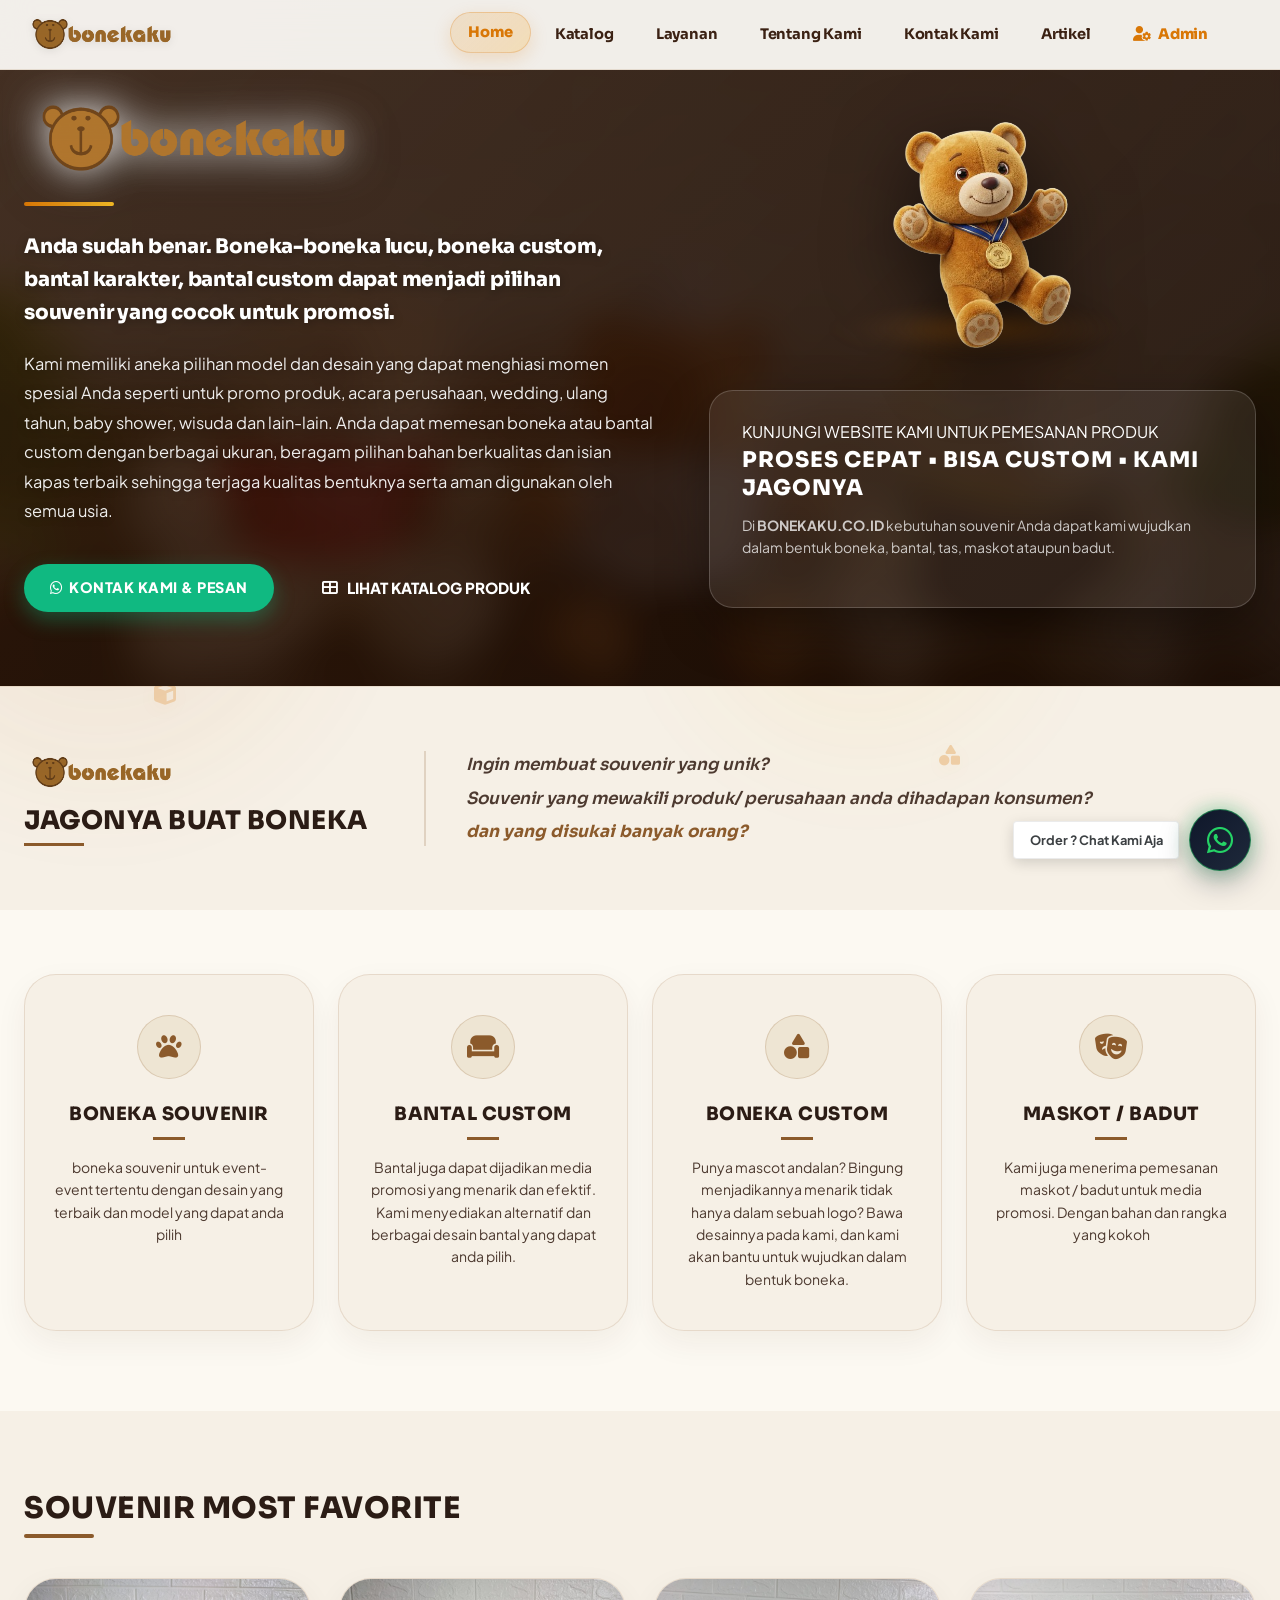
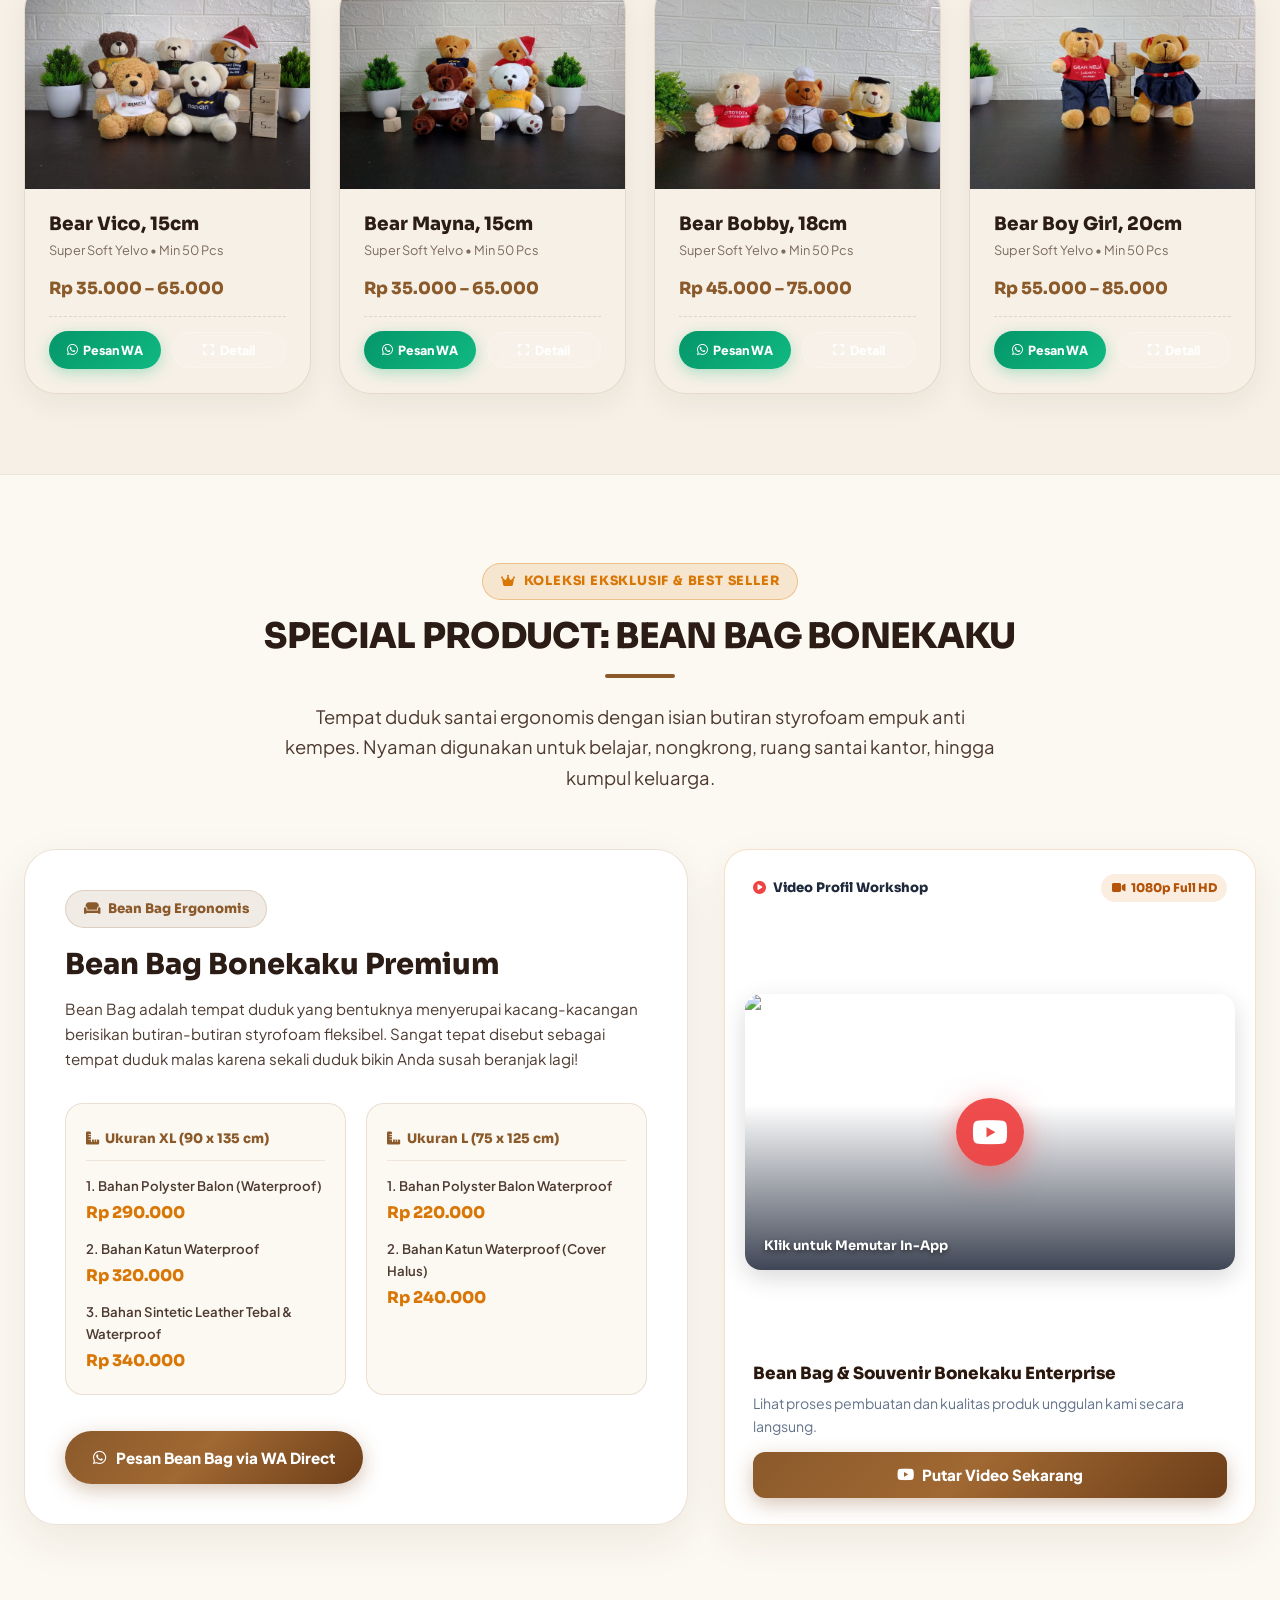
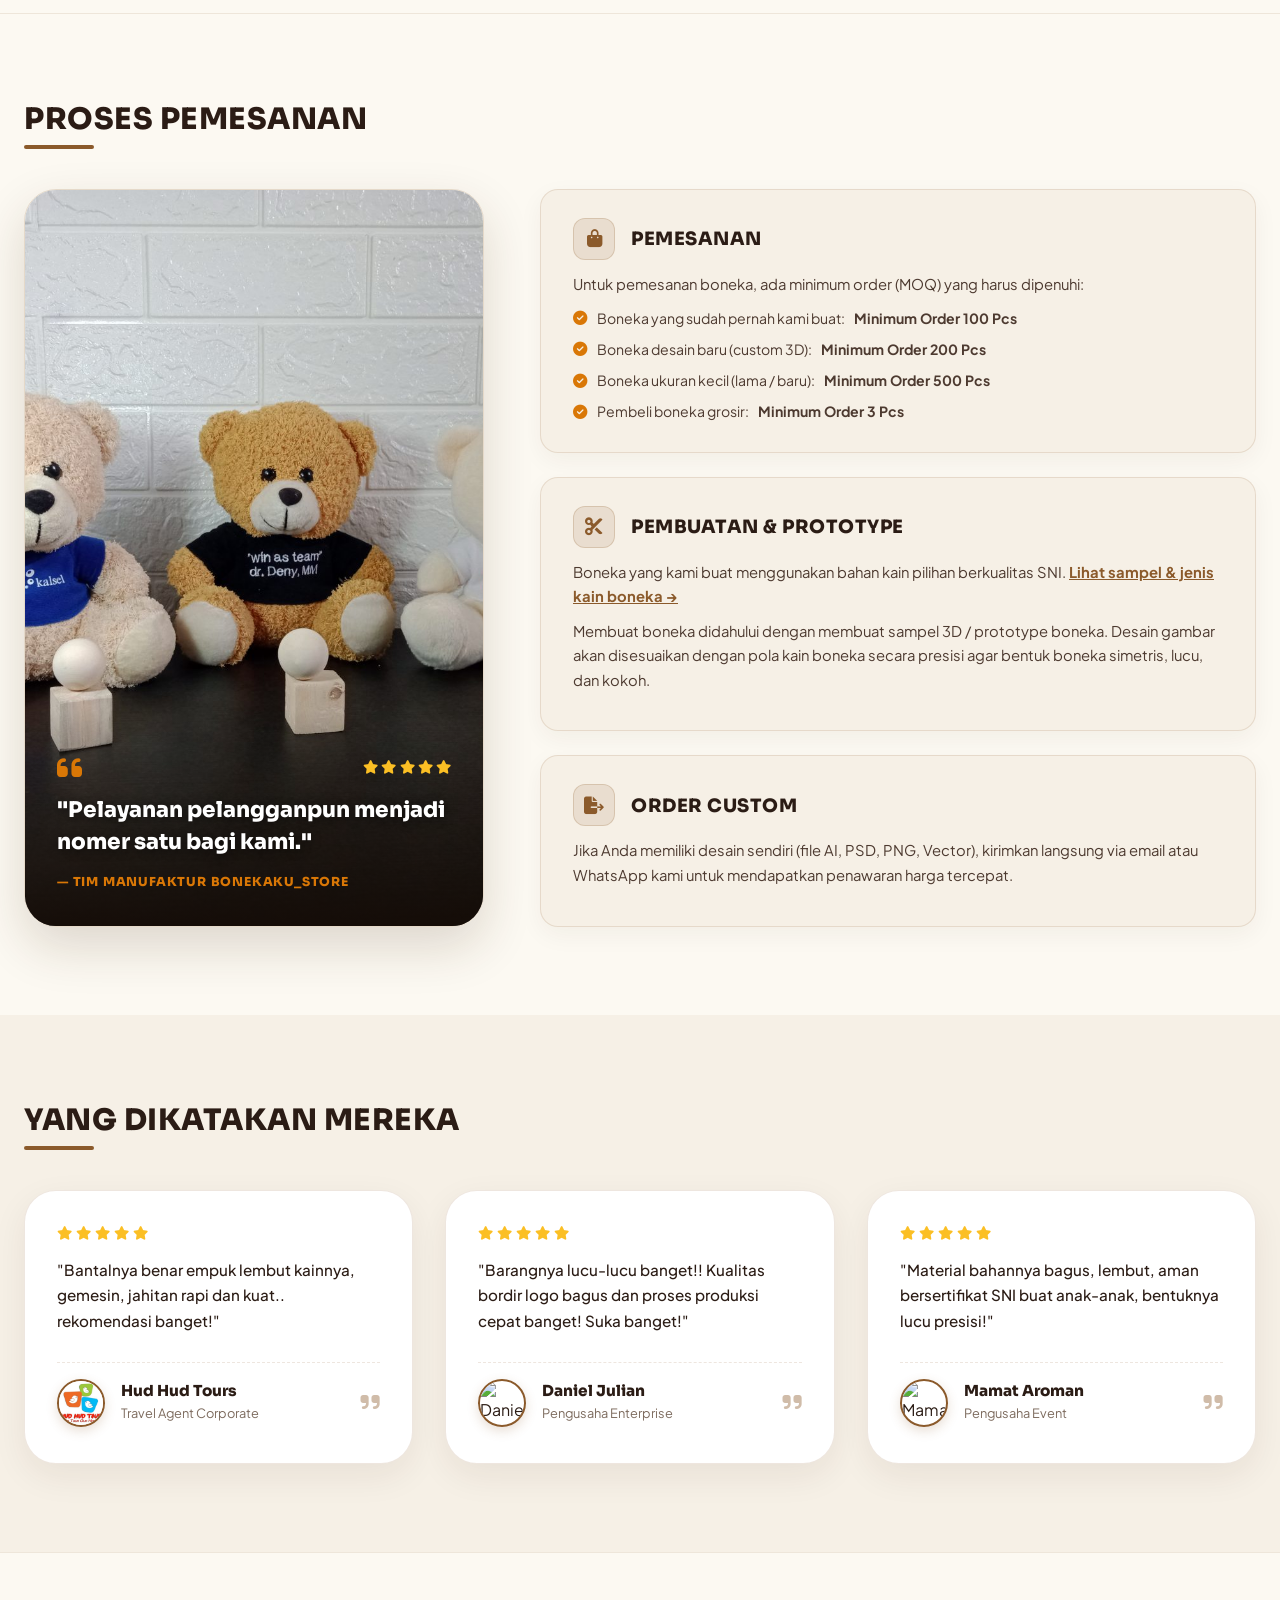
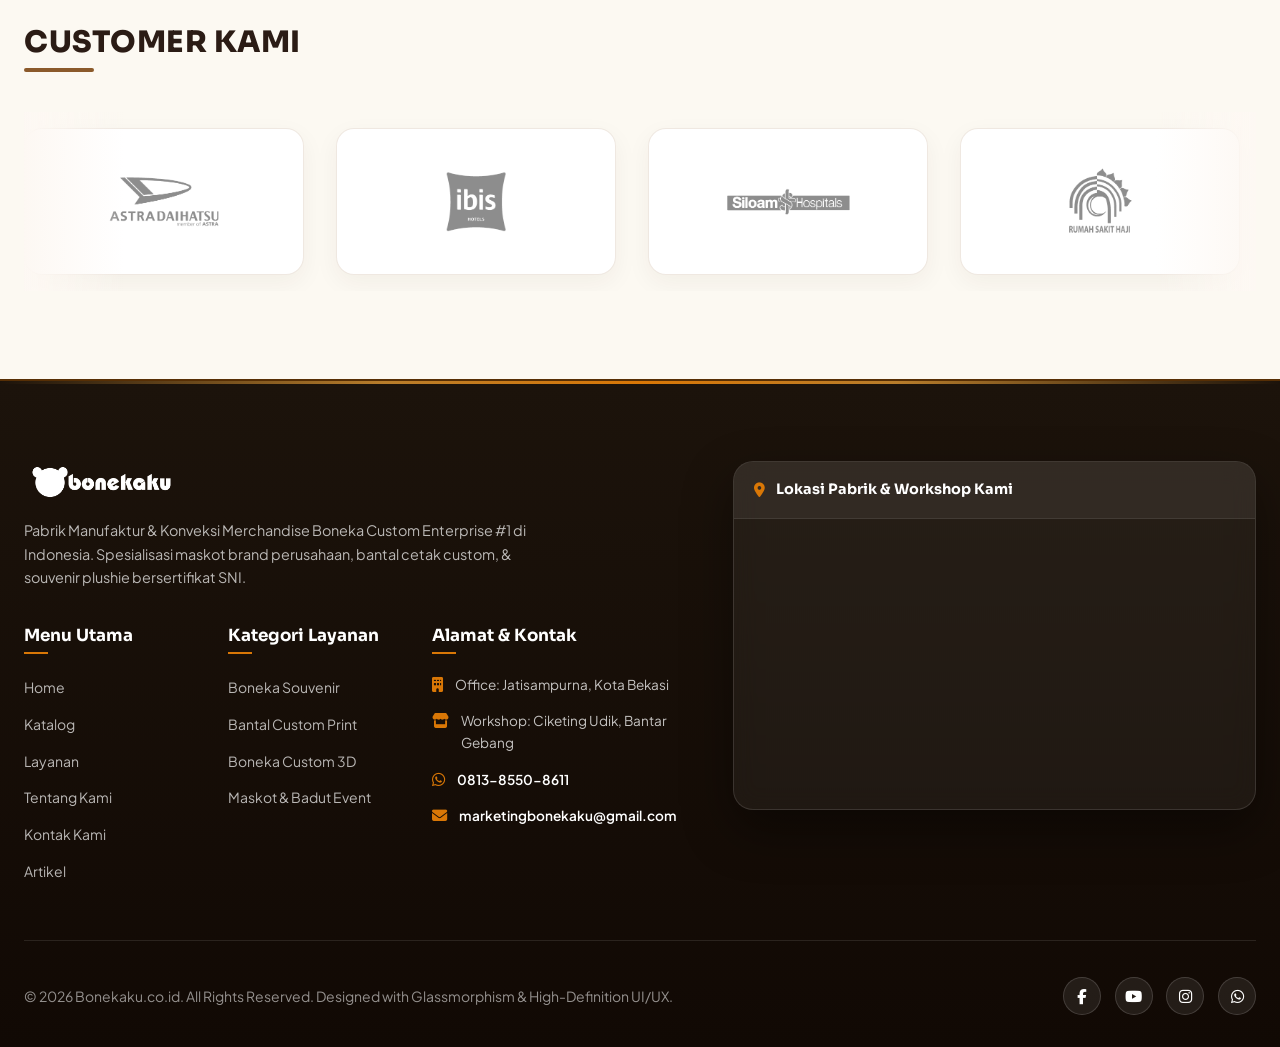
==== commit 32ab35a2: "Fix catalog card height and filtering, modernize YT showcase card, and expand articles display" ====
--- a/index.html
+++ b/index.html
@@ -380,12 +380,29 @@
           </div>
         </div>
 
-        <div class="special-media-bento-card" style="background:transparent; border:none; box-shadow:none; padding:0;">
+        <div class="special-media-bento-card modern-yt-showcase-card">
+          <div class="yt-showcase-header">
+            <span class="yt-badge-live"><i class="fas fa-play-circle" style="color:#ef4444;"></i> Video Profil Workshop</span>
+            <span class="yt-badge-hd"><i class="fas fa-video"></i> 1080p Full HD</span>
+          </div>
+
           <div class="yt-interactive-play-card" onclick="openVideoModal('2bfaB0CAz4I', 'Bean Bag &amp; Souvenir Bonekaku Enterprise')" title="Klik untuk Memutar Video Profil Bonekaku" style="cursor:pointer;">
             <img src="https://img.youtube.com/vi/2bfaB0CAz4I/hqdefault.jpg" alt="Bonekaku Store YouTube Video" class="yt-thumb-img">
-            <div class="yt-play-icon-badge">
+            <div class="yt-play-icon-badge pulse-glow">
               <i class="fab fa-youtube"></i>
             </div>
+            <div class="yt-card-gradient-overlay"></div>
+            <div class="yt-card-bottom-info">
+              <span class="yt-play-subtext"><i class="fas fa-sparkles" style="color:#f59e0b;"></i> Klik untuk Memutar In-App</span>
+            </div>
+          </div>
+
+          <div class="yt-showcase-footer">
+            <h4>Bean Bag & Souvenir Bonekaku Enterprise</h4>
+            <p>Lihat proses pembuatan dan kualitas produk unggulan kami secara langsung.</p>
+            <button class="btn btn-primary btn-sm yt-play-btn" onclick="openVideoModal('2bfaB0CAz4I', 'Bean Bag &amp; Souvenir Bonekaku Enterprise')">
+              <i class="fab fa-youtube" style="color:#ffffff;"></i> Putar Video Sekarang
+            </button>
           </div>
         </div>
 
--- a/styles.css
+++ b/styles.css
@@ -7689,3 +7689,157 @@
   margin-top: 1rem;
   border-radius: 0 0 16px 16px;
 }
+
+/* ==========================================
+   ULTRA-MODERN YOUTUBE SHOWCASE CARD STYLES
+   ========================================== */
+.modern-yt-showcase-card {
+  background: #ffffff !important;
+  border: 1px solid rgba(217, 119, 6, 0.22) !important;
+  border-radius: 24px !important;
+  padding: 1.25rem !important;
+  box-shadow: 0 16px 40px rgba(60, 35, 15, 0.08) !important;
+  transition: all 0.35s cubic-bezier(0.16, 1, 0.3, 1) !important;
+  display: flex !important;
+  flex-direction: column !important;
+  gap: 1rem !important;
+}
+
+.modern-yt-showcase-card:hover {
+  transform: translateY(-6px) !important;
+  box-shadow: 0 24px 50px rgba(217, 119, 6, 0.16) !important;
+  border-color: var(--accent-brand) !important;
+}
+
+.yt-showcase-header {
+  display: flex;
+  align-items: center;
+  justify-content: space-between;
+  padding: 0.25rem 0.5rem;
+}
+
+.yt-badge-live {
+  font-family: var(--font-heading);
+  font-size: 0.82rem;
+  font-weight: 800;
+  color: #1e293b;
+  display: inline-flex;
+  align-items: center;
+  gap: 0.4rem;
+}
+
+.yt-badge-hd {
+  background: rgba(217, 119, 6, 0.12);
+  color: #b45309;
+  font-family: var(--font-heading);
+  font-size: 0.75rem;
+  font-weight: 800;
+  padding: 0.25rem 0.65rem;
+  border-radius: 20px;
+  display: inline-flex;
+  align-items: center;
+  gap: 0.3rem;
+}
+
+.yt-interactive-play-card {
+  position: relative;
+  width: 100%;
+  aspect-ratio: 16 / 9;
+  border-radius: 16px;
+  overflow: hidden;
+  box-shadow: 0 8px 24px rgba(0, 0, 0, 0.15);
+}
+
+.yt-thumb-img {
+  width: 100%;
+  height: 100%;
+  object-fit: cover;
+  transition: transform 0.6s cubic-bezier(0.16, 1, 0.3, 1);
+}
+
+.yt-interactive-play-card:hover .yt-thumb-img {
+  transform: scale(1.08);
+}
+
+.yt-play-icon-badge {
+  position: absolute;
+  top: 50%;
+  left: 50%;
+  transform: translate(-50%, -50%);
+  width: 68px;
+  height: 68px;
+  background: rgba(239, 68, 68, 0.95);
+  color: #ffffff;
+  border-radius: 50%;
+  display: flex;
+  align-items: center;
+  justify-content: center;
+  font-size: 2rem;
+  box-shadow: 0 8px 30px rgba(239, 68, 68, 0.5);
+  transition: all 0.3s cubic-bezier(0.34, 1.56, 0.64, 1);
+  z-index: 3;
+}
+
+.yt-interactive-play-card:hover .yt-play-icon-badge {
+  transform: translate(-50%, -50%) scale(1.15);
+  background: #dc2626;
+  box-shadow: 0 12px 35px rgba(220, 38, 38, 0.7);
+}
+
+.yt-card-gradient-overlay {
+  position: absolute;
+  inset: 0;
+  background: linear-gradient(to top, rgba(15, 23, 42, 0.8) 0%, transparent 60%);
+  z-index: 1;
+}
+
+.yt-card-bottom-info {
+  position: absolute;
+  bottom: 0.85rem;
+  left: 1rem;
+  right: 1rem;
+  z-index: 2;
+  display: flex;
+  align-items: center;
+  justify-content: space-between;
+}
+
+.yt-play-subtext {
+  color: #ffffff;
+  font-family: var(--font-heading);
+  font-size: 0.82rem;
+  font-weight: 700;
+  text-shadow: 0 2px 4px rgba(0, 0, 0, 0.5);
+}
+
+.yt-showcase-footer {
+  display: flex;
+  flex-direction: column;
+  gap: 0.5rem;
+  padding: 0.35rem 0.5rem;
+}
+
+.yt-showcase-footer h4 {
+  font-family: var(--font-heading);
+  font-size: 1.05rem;
+  font-weight: 800;
+  color: #2a180e;
+  margin: 0;
+}
+
+.yt-showcase-footer p {
+  font-size: 0.88rem;
+  color: #64748b;
+  margin: 0;
+}
+
+.yt-play-btn {
+  margin-top: 0.35rem;
+  display: inline-flex;
+  align-items: center;
+  justify-content: center;
+  gap: 0.5rem;
+  width: 100%;
+  font-weight: 800;
+  border-radius: 12px;
+}
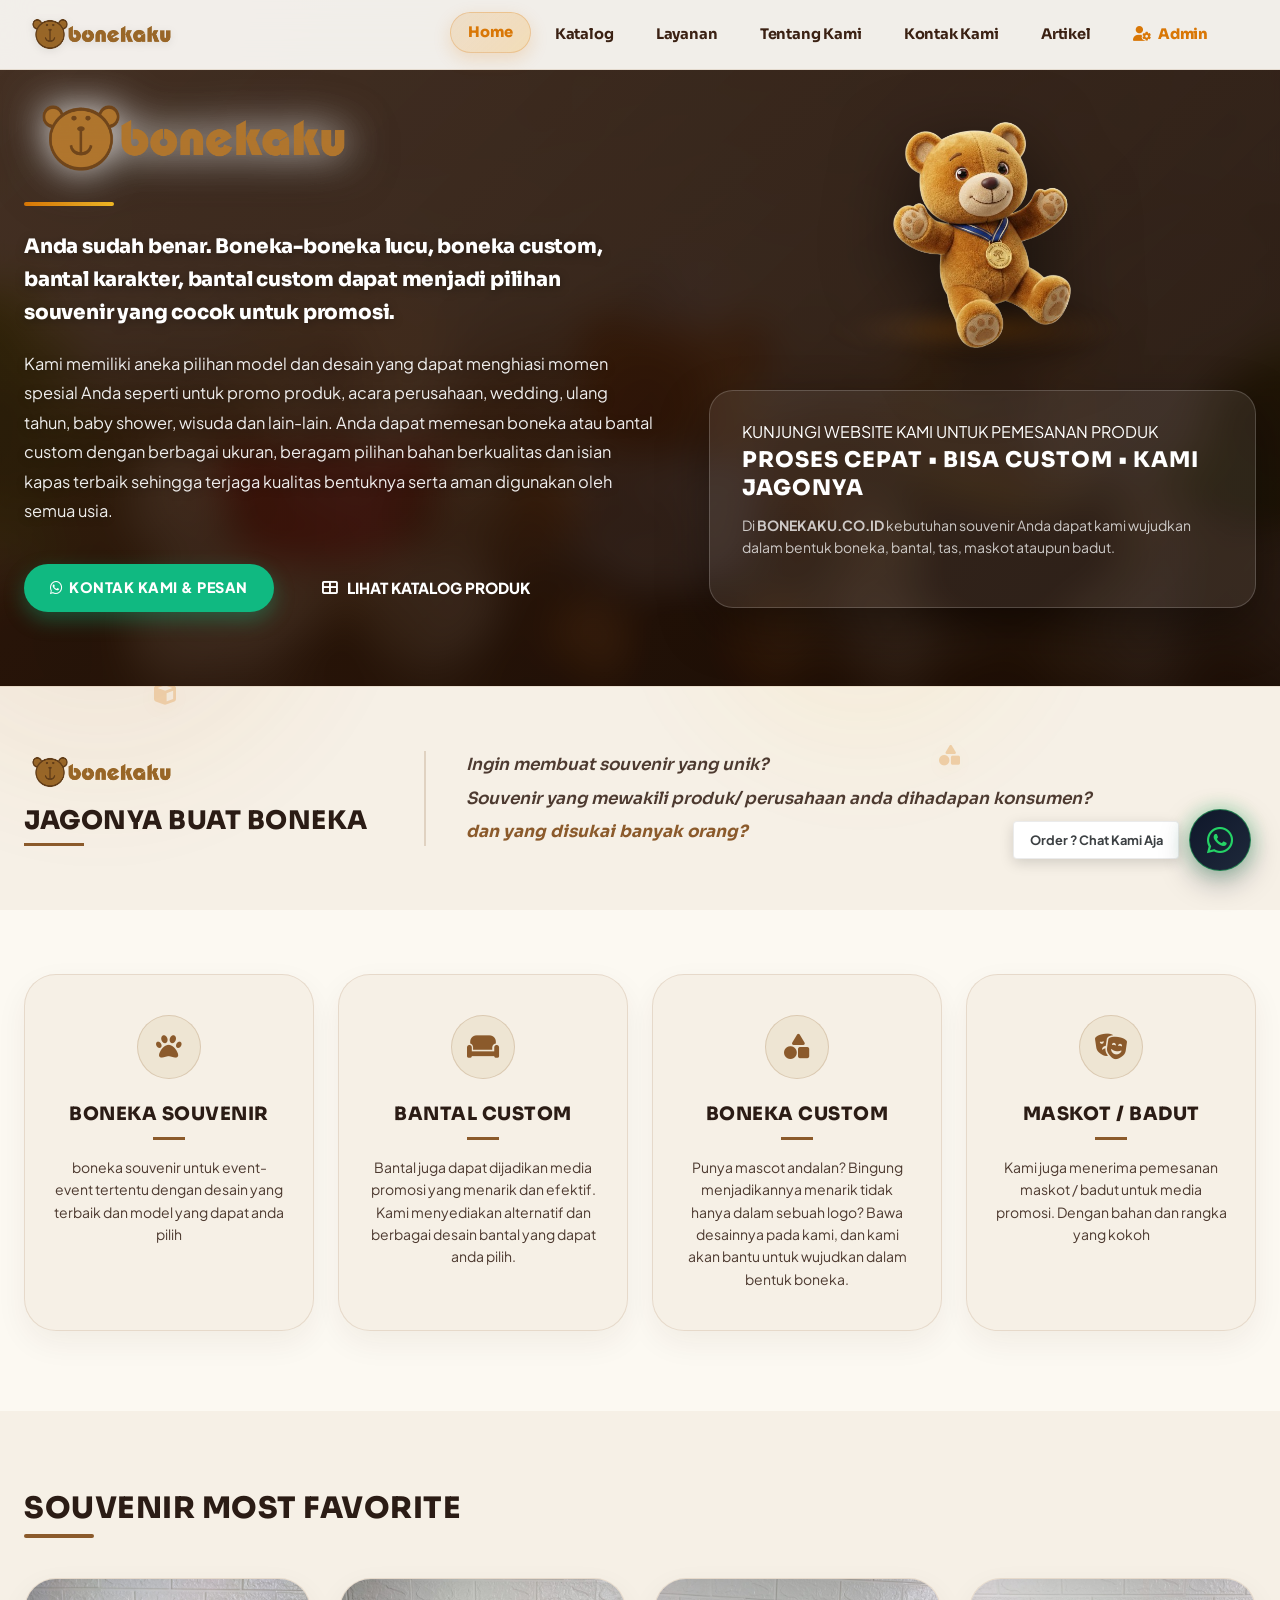
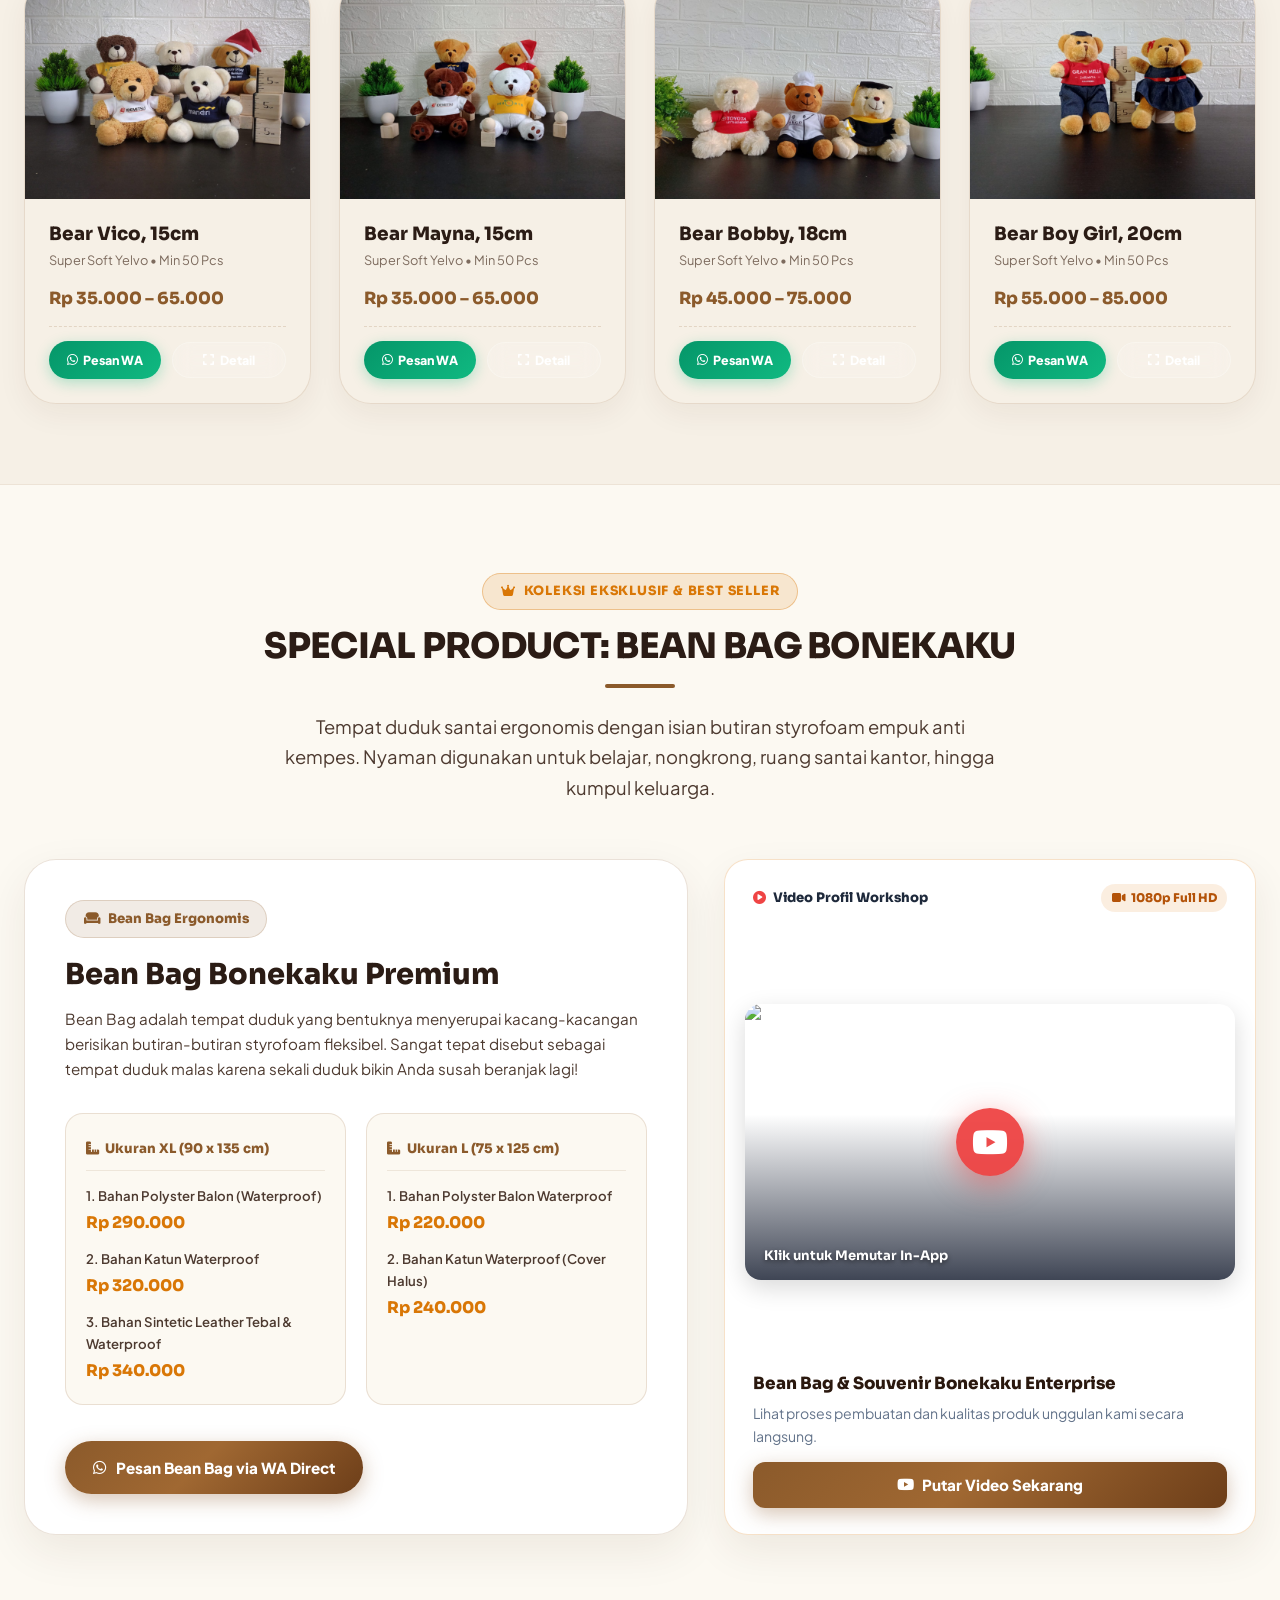
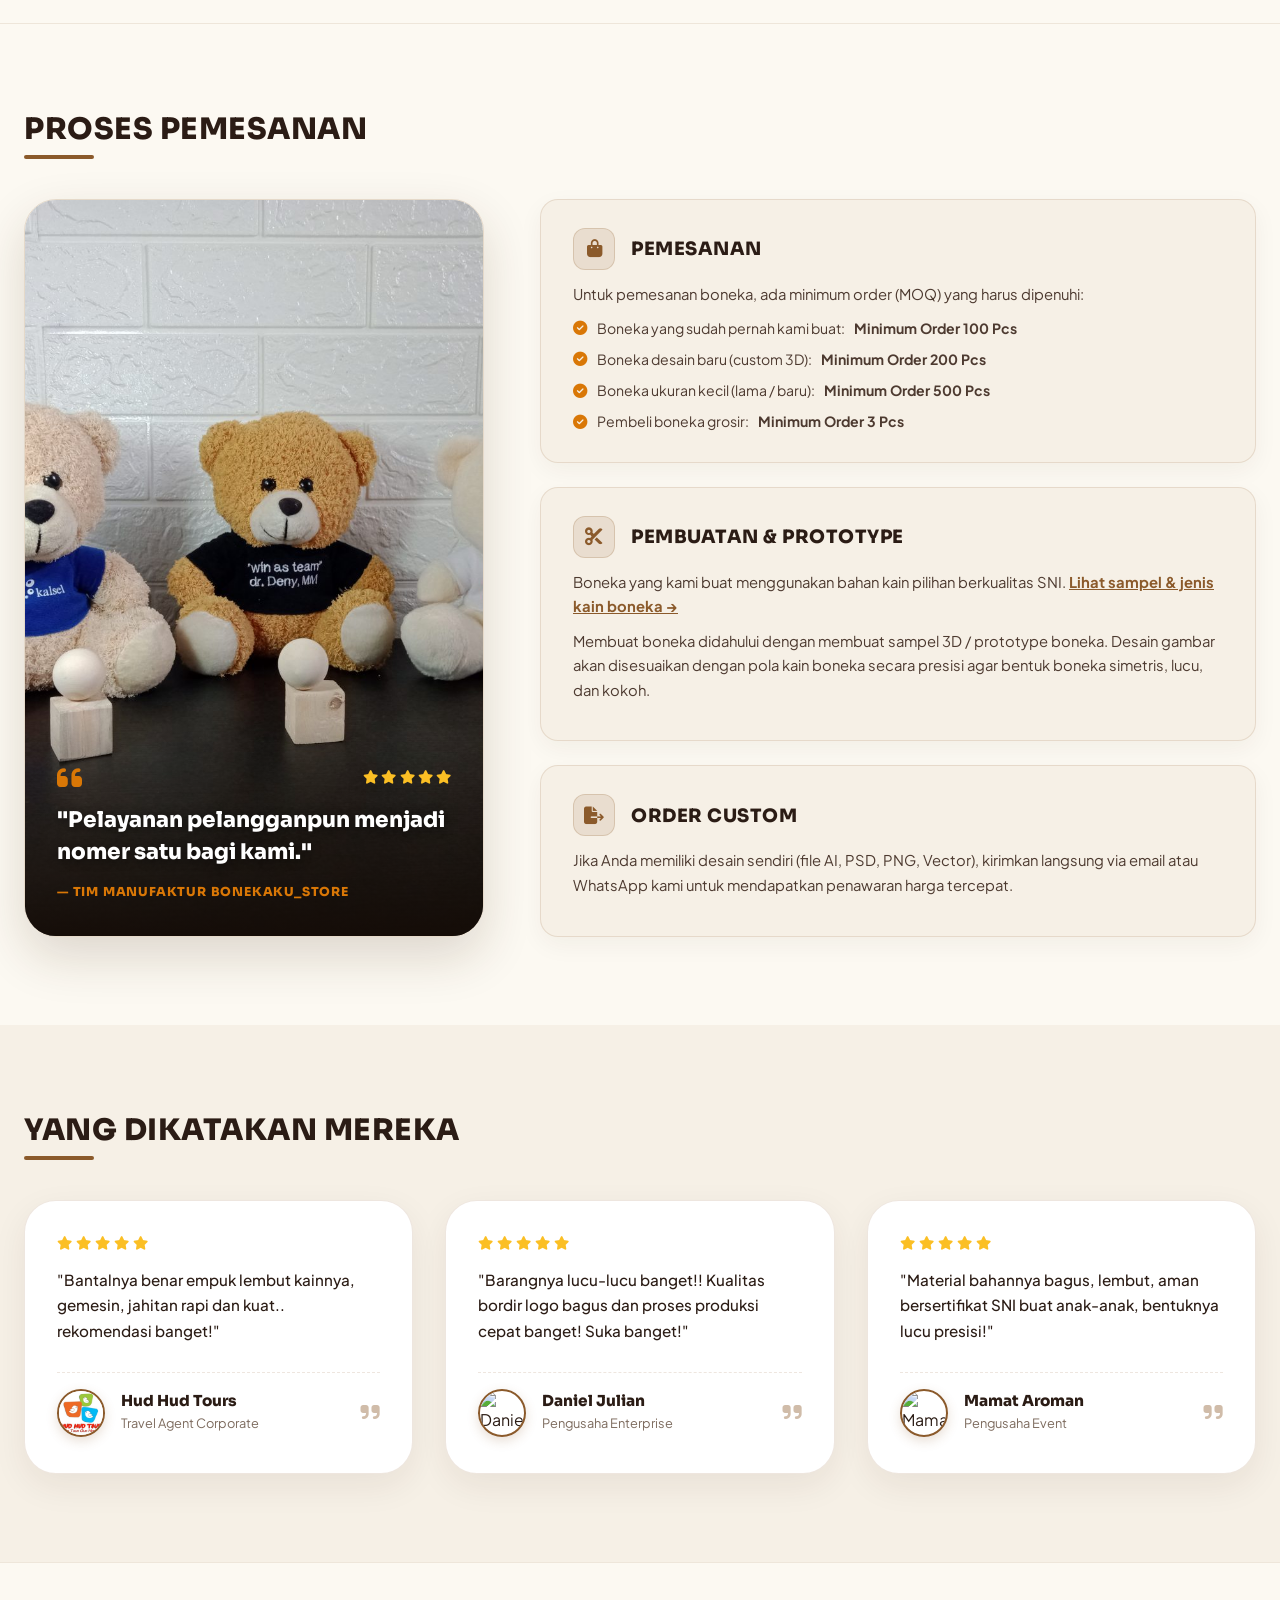
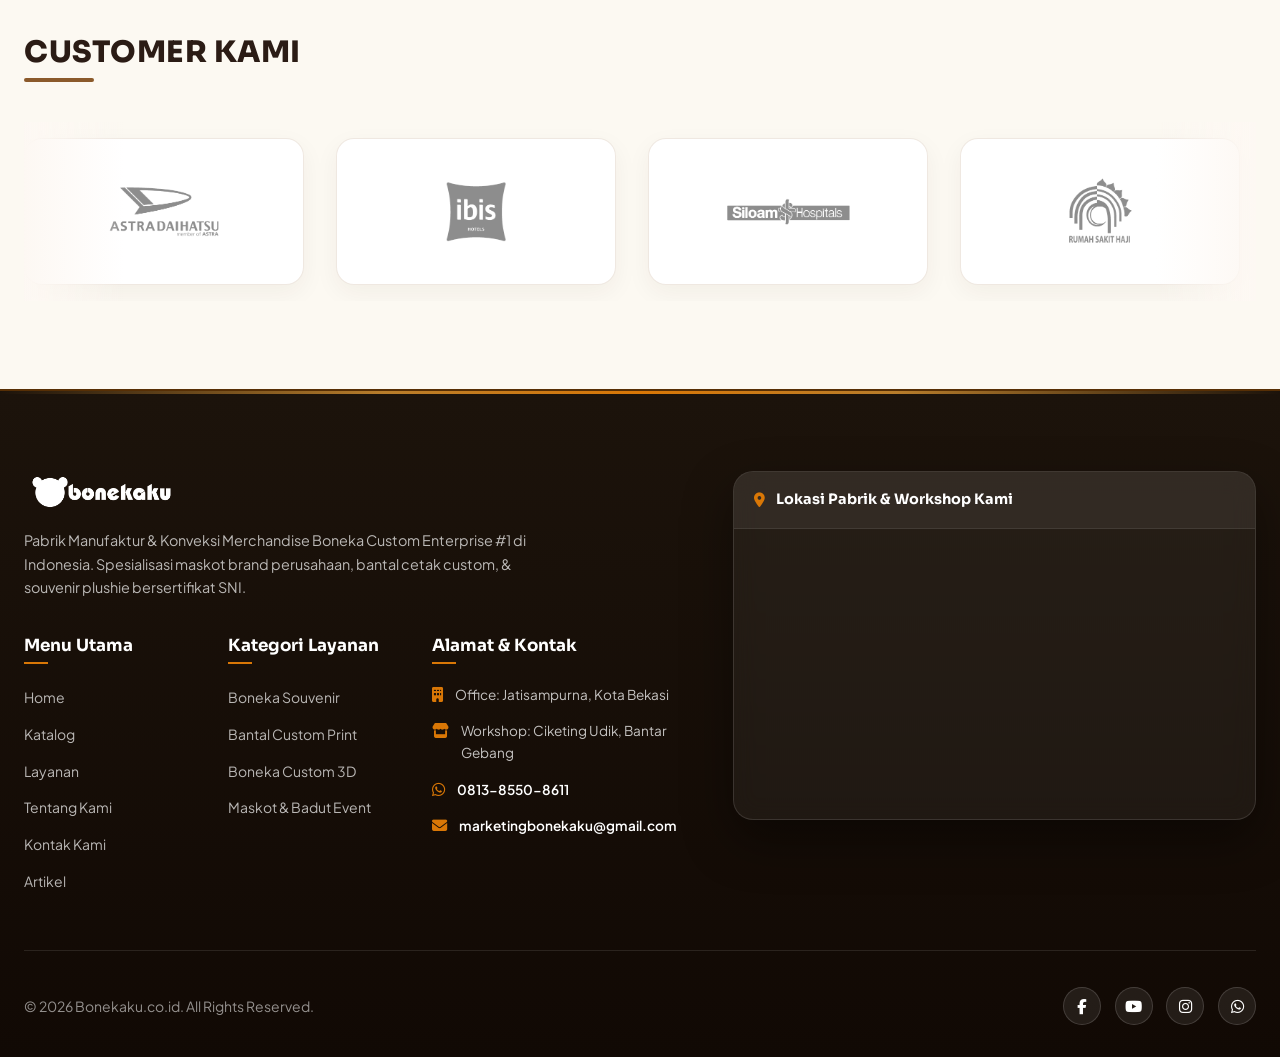
==== commit 5698ddf8: "Redesign catalog top bar controls minimalist and dark luxury flip card back with emerald WA pill but" ====
--- a/index.html
+++ b/index.html
@@ -1,10 +1,13 @@
 <!DOCTYPE html>
 <html lang="id" data-theme="light">
+
 <head>
   <meta charset="UTF-8">
   <meta name="viewport" content="width=device-width, initial-scale=1.0">
-  <meta name="description" content="Bonekaku - Pabrik & Konveksi Boneka Custom, Maskot Perusahaan, Merchandise Corporate & Souvenir Bantal Terlengkap #1 di Indonesia. Standar SNI, Bahan Premium, Free Sample 3D.">
-  <meta name="keywords" content="boneka custom, konveksi boneka, pabrik boneka, maskot perusahaan, souvenir bantal, boneka wisuda, plush toy vendor">
+  <meta name="description"
+    content="Bonekaku - Pabrik & Konveksi Boneka Custom, Maskot Perusahaan, Merchandise Corporate & Souvenir Bantal Terlengkap #1 di Indonesia. Standar SNI, Bahan Premium, Free Sample 3D.">
+  <meta name="keywords"
+    content="boneka custom, konveksi boneka, pabrik boneka, maskot perusahaan, souvenir bantal, boneka wisuda, plush toy vendor">
   <title>Bonekaku – Pusat Souvenir, Maskot & Boneka Custom Terlengkap</title>
 
   <!-- Favicon Icons -->
@@ -16,7 +19,9 @@
   <!-- Google Fonts -->
   <link rel="preconnect" href="https://fonts.googleapis.com">
   <link rel="preconnect" href="https://fonts.gstatic.com" crossorigin>
-  <link href="https://fonts.googleapis.com/css2?family=Sora:wght@400;500;600;700;800&family=Plus+Jakarta+Sans:wght@400;500;600;700;800&display=swap" rel="stylesheet">
+  <link
+    href="https://fonts.googleapis.com/css2?family=Sora:wght@400;500;600;700;800&family=Plus+Jakarta+Sans:wght@400;500;600;700;800&display=swap"
+    rel="stylesheet">
 
   <!-- Font Awesome Icons -->
   <link rel="stylesheet" href="https://cdnjs.cloudflare.com/ajax/libs/font-awesome/6.4.0/css/all.min.css">
@@ -24,6 +29,7 @@
   <!-- Custom CSS -->
   <link rel="stylesheet" href="styles.css">
 </head>
+
 <body data-page="home">
 
   <!-- Scroll Progress Indicator -->
@@ -36,7 +42,7 @@
     <div class="toy-blob blob-1 floating-shape"></div>
     <div class="toy-blob blob-2 floating-shape"></div>
     <div class="toy-blob blob-3 floating-shape"></div>
-    
+
     <!-- Floating Toy Universe Scene Particles -->
     <div class="toy-particle particle-star-1 floating-shape"><i class="fas fa-star"></i></div>
     <div class="toy-particle particle-star-2 floating-shape"><i class="fas fa-certificate"></i></div>
@@ -63,11 +69,13 @@
           <li><a href="tentang-kami.html" class="nav-link">Tentang Kami</a></li>
           <li><a href="kontak.html" class="nav-link">Kontak Kami</a></li>
           <li><a href="artikel.html" class="nav-link">Artikel</a></li>
-          <li><a href="login.html" class="nav-link admin-link" style="color:var(--accent-gold); font-weight:800;"><i class="fas fa-user-gear"></i> Admin</a></li>
+          <li><a href="login.html" class="nav-link admin-link" style="color:var(--accent-gold); font-weight:800;"><i
+                class="fas fa-user-gear"></i> Admin</a></li>
         </ul>
 
         <div class="nav-actions">
-          <button class="mobile-menu-toggle" id="mobileMenuBtn" onclick="toggleMobileMenu(event)" aria-label="Toggle Mobile Menu">
+          <button class="mobile-menu-toggle" id="mobileMenuBtn" onclick="toggleMobileMenu(event)"
+            aria-label="Toggle Mobile Menu">
             <i class="fas fa-bars"></i>
           </button>
         </div>
@@ -82,7 +90,7 @@
     <div class="ss1498-bg-overlay"></div>
     <div class="container">
       <div class="ss1498-intro-grid reveal-up">
-        
+
         <!-- Left Column: Primary Brand Narrative -->
         <div class="ss1498-left-content">
           <h1 class="ss1498-brand-title">
@@ -90,14 +98,19 @@
           </h1>
           <div class="ss1498-title-line"></div>
           <p class="ss1498-lead-text">
-            Anda sudah benar. Boneka-boneka lucu, boneka custom, bantal karakter, bantal custom dapat menjadi pilihan souvenir yang cocok untuk promosi.
+            Anda sudah benar. Boneka-boneka lucu, boneka custom, bantal karakter, bantal custom dapat menjadi pilihan
+            souvenir yang cocok untuk promosi.
           </p>
           <p class="ss1498-body-text">
-            Kami memiliki aneka pilihan model dan desain yang dapat menghiasi momen spesial Anda seperti untuk promo produk, acara perusahaan, wedding, ulang tahun, baby shower, wisuda dan lain-lain. Anda dapat memesan boneka atau bantal custom dengan berbagai ukuran, beragam pilihan bahan berkualitas dan isian kapas terbaik sehingga terjaga kualitas bentuknya serta aman digunakan oleh semua usia.
+            Kami memiliki aneka pilihan model dan desain yang dapat menghiasi momen spesial Anda seperti untuk promo
+            produk, acara perusahaan, wedding, ulang tahun, baby shower, wisuda dan lain-lain. Anda dapat memesan boneka
+            atau bantal custom dengan berbagai ukuran, beragam pilihan bahan berkualitas dan isian kapas terbaik
+            sehingga terjaga kualitas bentuknya serta aman digunakan oleh semua usia.
           </p>
-          
+
           <div class="hero-actions-row">
-            <a href="https://wa.me/6281385508611?text=Halo%20Admin%20Bonekaku,%20saya%20ingin%20konsultasi%20pemesanan%20custom" target="_blank" class="btn btn-emerald-pill">
+            <a href="https://wa.me/6281385508611?text=Halo%20Admin%20Bonekaku,%20saya%20ingin%20konsultasi%20pemesanan%20custom"
+              target="_blank" class="btn btn-emerald-pill">
               <i class="fab fa-whatsapp"></i> KONTAK KAMI & PESAN
             </a>
             <a href="katalog.html" class="btn btn-outline-gold">
@@ -123,7 +136,8 @@
                 PROSES CEPAT &bull; BISA CUSTOM &bull; KAMI JAGONYA
               </h3>
               <p class="ss1498-card-desc">
-                Di <strong>BONEKAKU.CO.ID</strong> kebutuhan souvenir Anda dapat kami wujudkan dalam bentuk boneka, bantal, tas, maskot ataupun badut.
+                Di <strong>BONEKAKU.CO.ID</strong> kebutuhan souvenir Anda dapat kami wujudkan dalam bentuk boneka,
+                bantal, tas, maskot ataupun badut.
               </p>
             </div>
           </div>
@@ -159,7 +173,7 @@
   <section class="ss1535-categories-section" id="kategori">
     <div class="container">
       <div class="ss1535-categories-grid reveal-up">
-        
+
         <!-- Card 1: Boneka Souvenir -->
         <div class="ss1535-cat-card">
           <div class="cat-icon-circle">
@@ -177,7 +191,8 @@
           </div>
           <h3>BANTAL CUSTOM</h3>
           <div class="cat-line"></div>
-          <p>Bantal juga dapat dijadikan media promosi yang menarik dan efektif. Kami menyediakan alternatif dan berbagai desain bantal yang dapat anda pilih.</p>
+          <p>Bantal juga dapat dijadikan media promosi yang menarik dan efektif. Kami menyediakan alternatif dan
+            berbagai desain bantal yang dapat anda pilih.</p>
         </div>
 
         <!-- Card 3: Boneka Custom -->
@@ -187,7 +202,8 @@
           </div>
           <h3>BONEKA CUSTOM</h3>
           <div class="cat-line"></div>
-          <p>Punya mascot andalan? Bingung menjadikannya menarik tidak hanya dalam sebuah logo? Bawa desainnya pada kami, dan kami akan bantu untuk wujudkan dalam bentuk boneka.</p>
+          <p>Punya mascot andalan? Bingung menjadikannya menarik tidak hanya dalam sebuah logo? Bawa desainnya pada
+            kami, dan kami akan bantu untuk wujudkan dalam bentuk boneka.</p>
         </div>
 
         <!-- Card 4: Maskot / Badut -->
@@ -226,7 +242,8 @@
             <p class="home-product-subtitle">Super Soft Yelvo &bull; Min 50 Pcs</p>
             <div class="home-product-price">Rp 35.000 – 65.000</div>
             <div class="home-product-actions">
-              <a href="https://wa.me/6281385508611?text=Halo%20Admin,%20saya%20tertarik%20dengan%20Bear%20Vico" target="_blank" class="btn btn-primary btn-sm btn-card-wa">
+              <a href="https://wa.me/6281385508611?text=Halo%20Admin,%20saya%20tertarik%20dengan%20Bear%20Vico"
+                target="_blank" class="btn btn-primary btn-sm btn-card-wa">
                 <i class="fab fa-whatsapp"></i> Pesan WA
               </a>
               <button class="btn btn-secondary btn-sm btn-card-modal" onclick="openProductModal(1);">
@@ -247,7 +264,8 @@
             <p class="home-product-subtitle">Super Soft Yelvo &bull; Min 50 Pcs</p>
             <div class="home-product-price">Rp 35.000 – 65.000</div>
             <div class="home-product-actions">
-              <a href="https://wa.me/6281385508611?text=Halo%20Admin,%20saya%20tertarik%20dengan%20Bear%20Mayna" target="_blank" class="btn btn-primary btn-sm btn-card-wa">
+              <a href="https://wa.me/6281385508611?text=Halo%20Admin,%20saya%20tertarik%20dengan%20Bear%20Mayna"
+                target="_blank" class="btn btn-primary btn-sm btn-card-wa">
                 <i class="fab fa-whatsapp"></i> Pesan WA
               </a>
               <button class="btn btn-secondary btn-sm btn-card-modal" onclick="openProductModal(2);">
@@ -268,7 +286,8 @@
             <p class="home-product-subtitle">Super Soft Yelvo &bull; Min 50 Pcs</p>
             <div class="home-product-price">Rp 45.000 – 75.000</div>
             <div class="home-product-actions">
-              <a href="https://wa.me/6281385508611?text=Halo%20Admin,%20saya%20tertarik%20dengan%20Bear%20Bobby" target="_blank" class="btn btn-primary btn-sm btn-card-wa">
+              <a href="https://wa.me/6281385508611?text=Halo%20Admin,%20saya%20tertarik%20dengan%20Bear%20Bobby"
+                target="_blank" class="btn btn-primary btn-sm btn-card-wa">
                 <i class="fab fa-whatsapp"></i> Pesan WA
               </a>
               <button class="btn btn-secondary btn-sm btn-card-modal" onclick="openProductModal(3);">
@@ -289,7 +308,8 @@
             <p class="home-product-subtitle">Super Soft Yelvo &bull; Min 50 Pcs</p>
             <div class="home-product-price">Rp 55.000 – 85.000</div>
             <div class="home-product-actions">
-              <a href="https://wa.me/6281385508611?text=Halo%20Admin,%20saya%20tertarik%20dengan%20Bear%20Boy%20Girl" target="_blank" class="btn btn-primary btn-sm btn-card-wa">
+              <a href="https://wa.me/6281385508611?text=Halo%20Admin,%20saya%20tertarik%20dengan%20Bear%20Boy%20Girl"
+                target="_blank" class="btn btn-primary btn-sm btn-card-wa">
                 <i class="fab fa-whatsapp"></i> Pesan WA
               </a>
               <button class="btn btn-secondary btn-sm btn-card-modal" onclick="openProductModal(4);">
@@ -313,12 +333,13 @@
         <h2 class="special-section-title">SPECIAL PRODUCT: BEAN BAG BONEKAKU</h2>
         <div class="process-title-bar"></div>
         <p class="special-section-desc">
-          Tempat duduk santai ergonomis dengan isian butiran styrofoam empuk anti kempes. Nyaman digunakan untuk belajar, nongkrong, ruang santai kantor, hingga kumpul keluarga.
+          Tempat duduk santai ergonomis dengan isian butiran styrofoam empuk anti kempes. Nyaman digunakan untuk
+          belajar, nongkrong, ruang santai kantor, hingga kumpul keluarga.
         </p>
       </div>
 
       <div class="special-bento-grid reveal-up delay-1">
-        
+
         <!-- LEFT BENTO CARD: SPECIFICATIONS & PRICE LIST -->
         <div class="special-info-bento-card">
           <div class="special-card-badge">
@@ -327,12 +348,14 @@
 
           <h3 class="special-bento-heading">Bean Bag Bonekaku Premium</h3>
           <p class="special-bento-lead">
-            Bean Bag adalah tempat duduk yang bentuknya menyerupai kacang-kacangan berisikan butiran-butiran styrofoam fleksibel. Sangat tepat disebut sebagai tempat duduk malas karena sekali duduk bikin Anda susah beranjak lagi!
+            Bean Bag adalah tempat duduk yang bentuknya menyerupai kacang-kacangan berisikan butiran-butiran styrofoam
+            fleksibel. Sangat tepat disebut sebagai tempat duduk malas karena sekali duduk bikin Anda susah beranjak
+            lagi!
           </p>
 
           <!-- Price & Material Specs Cards Grid -->
           <div class="special-price-grid">
-            
+
             <!-- Size 1: 90 x 135 cm -->
             <div class="price-spec-box">
               <div class="price-box-header">
@@ -374,7 +397,8 @@
           </div>
 
           <div class="special-card-action">
-            <a href="https://wa.me/6281385508611?text=Halo%20Admin%20Bonekaku,%20saya%20tertarik%20dengan%20Special%20Product%20Bean%20Bag%20Bonekaku" target="_blank" class="btn btn-primary btn-md">
+            <a href="https://wa.me/6281385508611?text=Halo%20Admin%20Bonekaku,%20saya%20tertarik%20dengan%20Special%20Product%20Bean%20Bag%20Bonekaku"
+              target="_blank" class="btn btn-primary btn-md">
               <i class="fab fa-whatsapp"></i> Pesan Bean Bag via WA Direct
             </a>
           </div>
@@ -382,25 +406,31 @@
 
         <div class="special-media-bento-card modern-yt-showcase-card">
           <div class="yt-showcase-header">
-            <span class="yt-badge-live"><i class="fas fa-play-circle" style="color:#ef4444;"></i> Video Profil Workshop</span>
+            <span class="yt-badge-live"><i class="fas fa-play-circle" style="color:#ef4444;"></i> Video Profil
+              Workshop</span>
             <span class="yt-badge-hd"><i class="fas fa-video"></i> 1080p Full HD</span>
           </div>
 
-          <div class="yt-interactive-play-card" onclick="openVideoModal('2bfaB0CAz4I', 'Bean Bag &amp; Souvenir Bonekaku Enterprise')" title="Klik untuk Memutar Video Profil Bonekaku" style="cursor:pointer;">
-            <img src="https://img.youtube.com/vi/2bfaB0CAz4I/hqdefault.jpg" alt="Bonekaku Store YouTube Video" class="yt-thumb-img">
+          <div class="yt-interactive-play-card"
+            onclick="openVideoModal('2bfaB0CAz4I', 'Bean Bag &amp; Souvenir Bonekaku Enterprise')"
+            title="Klik untuk Memutar Video Profil Bonekaku" style="cursor:pointer;">
+            <img src="https://img.youtube.com/vi/2bfaB0CAz4I/hqdefault.jpg" alt="Bonekaku Store YouTube Video"
+              class="yt-thumb-img">
             <div class="yt-play-icon-badge pulse-glow">
               <i class="fab fa-youtube"></i>
             </div>
             <div class="yt-card-gradient-overlay"></div>
             <div class="yt-card-bottom-info">
-              <span class="yt-play-subtext"><i class="fas fa-sparkles" style="color:#f59e0b;"></i> Klik untuk Memutar In-App</span>
+              <span class="yt-play-subtext"><i class="fas fa-sparkles" style="color:#f59e0b;"></i> Klik untuk Memutar
+                In-App</span>
             </div>
           </div>
 
           <div class="yt-showcase-footer">
             <h4>Bean Bag & Souvenir Bonekaku Enterprise</h4>
             <p>Lihat proses pembuatan dan kualitas produk unggulan kami secara langsung.</p>
-            <button class="btn btn-primary btn-sm yt-play-btn" onclick="openVideoModal('2bfaB0CAz4I', 'Bean Bag &amp; Souvenir Bonekaku Enterprise')">
+            <button class="btn btn-primary btn-sm yt-play-btn"
+              onclick="openVideoModal('2bfaB0CAz4I', 'Bean Bag &amp; Souvenir Bonekaku Enterprise')">
               <i class="fab fa-youtube" style="color:#ffffff;"></i> Putar Video Sekarang
             </button>
           </div>
@@ -410,8 +440,8 @@
     </div>
   </section>
 
-      </div>
-    </div>
+  </div>
+  </div>
   </section>
 
   <!-- ==========================================
@@ -428,11 +458,13 @@
         <!-- Left Image Quote Column -->
         <div class="ss1534-left-visual">
           <div class="ss1534-img-box">
-            <img src="Boneka-Bear-Arnold-20-3outfit-1536x1152_eA0g.jpg" alt="Pelayan Pelanggan Bonekaku Store" class="ss1534-staff-img">
+            <img src="Boneka-Bear-Arnold-20-3outfit-1536x1152_eA0g.jpg" alt="Pelayan Pelanggan Bonekaku Store"
+              class="ss1534-staff-img">
             <div class="ss1534-quote-overlay">
               <div class="quote-stars-row">
                 <i class="fas fa-quote-left quote-icon"></i>
-                <div class="stars-gold"><i class="fas fa-star"></i><i class="fas fa-star"></i><i class="fas fa-star"></i><i class="fas fa-star"></i><i class="fas fa-star"></i></div>
+                <div class="stars-gold"><i class="fas fa-star"></i><i class="fas fa-star"></i><i
+                    class="fas fa-star"></i><i class="fas fa-star"></i><i class="fas fa-star"></i></div>
               </div>
               <h3>"Pelayanan pelangganpun menjadi nomer satu bagi kami."</h3>
               <span class="quote-author-badge">&mdash; TIM MANUFAKTUR BONEKAKU_STORE</span>
@@ -442,7 +474,7 @@
 
         <!-- Right Process Info Column -->
         <div class="ss1534-right-info">
-          
+
           <!-- Item 1: Pemesanan -->
           <div class="ss1534-info-card">
             <div class="info-card-header">
@@ -451,10 +483,14 @@
             </div>
             <p>Untuk pemesanan boneka, ada minimum order (MOQ) yang harus dipenuhi:</p>
             <ul class="ss1534-spec-bullets">
-              <li><i class="fas fa-check-circle text-gold"></i> Boneka yang sudah pernah kami buat: <strong>Minimum Order 100 Pcs</strong></li>
-              <li><i class="fas fa-check-circle text-gold"></i> Boneka desain baru (custom 3D): <strong>Minimum Order 200 Pcs</strong></li>
-              <li><i class="fas fa-check-circle text-gold"></i> Boneka ukuran kecil (lama / baru): <strong>Minimum Order 500 Pcs</strong></li>
-              <li><i class="fas fa-check-circle text-gold"></i> Pembeli boneka grosir: <strong>Minimum Order 3 Pcs</strong></li>
+              <li><i class="fas fa-check-circle text-gold"></i> Boneka yang sudah pernah kami buat: <strong>Minimum
+                  Order 100 Pcs</strong></li>
+              <li><i class="fas fa-check-circle text-gold"></i> Boneka desain baru (custom 3D): <strong>Minimum Order
+                  200 Pcs</strong></li>
+              <li><i class="fas fa-check-circle text-gold"></i> Boneka ukuran kecil (lama / baru): <strong>Minimum Order
+                  500 Pcs</strong></li>
+              <li><i class="fas fa-check-circle text-gold"></i> Pembeli boneka grosir: <strong>Minimum Order 3
+                  Pcs</strong></li>
             </ul>
           </div>
 
@@ -465,10 +501,12 @@
               <h3>PEMBUATAN & PROTOTYPE</h3>
             </div>
             <p>
-              Boneka yang kami buat menggunakan bahan kain pilihan berkualitas SNI. <a href="layanan.html" class="link-bold">Lihat sampel & jenis kain boneka &rarr;</a>
+              Boneka yang kami buat menggunakan bahan kain pilihan berkualitas SNI. <a href="layanan.html"
+                class="link-bold">Lihat sampel & jenis kain boneka &rarr;</a>
             </p>
             <p>
-              Membuat boneka didahului dengan membuat sampel 3D / prototype boneka. Desain gambar akan disesuaikan dengan pola kain boneka secara presisi agar bentuk boneka simetris, lucu, dan kokoh.
+              Membuat boneka didahului dengan membuat sampel 3D / prototype boneka. Desain gambar akan disesuaikan
+              dengan pola kain boneka secara presisi agar bentuk boneka simetris, lucu, dan kokoh.
             </p>
           </div>
 
@@ -479,7 +517,8 @@
               <h3>ORDER CUSTOM</h3>
             </div>
             <p>
-              Jika Anda memiliki desain sendiri (file AI, PSD, PNG, Vector), kirimkan langsung via email atau WhatsApp kami untuk mendapatkan penawaran harga tercepat.
+              Jika Anda memiliki desain sendiri (file AI, PSD, PNG, Vector), kirimkan langsung via email atau WhatsApp
+              kami untuk mendapatkan penawaran harga tercepat.
             </p>
           </div>
 
@@ -499,13 +538,15 @@
       </div>
 
       <div class="ss1527-testimonials-grid reveal-up delay-1">
-        
+
         <!-- Card 1: Hud Hud Tours -->
         <div class="ss1527-testimonial-card">
           <div class="testi-card-stars">
-            <i class="fas fa-star"></i><i class="fas fa-star"></i><i class="fas fa-star"></i><i class="fas fa-star"></i><i class="fas fa-star"></i>
-          </div>
-          <p class="testi-quote">"Bantalnya benar empuk lembut kainnya, gemesin, jahitan rapi dan kuat.. rekomendasi banget!"</p>
+            <i class="fas fa-star"></i><i class="fas fa-star"></i><i class="fas fa-star"></i><i
+              class="fas fa-star"></i><i class="fas fa-star"></i>
+          </div>
+          <p class="testi-quote">"Bantalnya benar empuk lembut kainnya, gemesin, jahitan rapi dan kuat.. rekomendasi
+            banget!"</p>
           <div class="testi-author">
             <div class="author-avatar">
               <img src="hud-hud-tours_eA0g.jpg" alt="Hud Hud Tours Logo">
@@ -521,9 +562,11 @@
         <!-- Card 2: Daniel Julian -->
         <div class="ss1527-testimonial-card">
           <div class="testi-card-stars">
-            <i class="fas fa-star"></i><i class="fas fa-star"></i><i class="fas fa-star"></i><i class="fas fa-star"></i><i class="fas fa-star"></i>
-          </div>
-          <p class="testi-quote">"Barangnya lucu-lucu banget!! Kualitas bordir logo bagus dan proses produksi cepat banget! Suka banget!"</p>
+            <i class="fas fa-star"></i><i class="fas fa-star"></i><i class="fas fa-star"></i><i
+              class="fas fa-star"></i><i class="fas fa-star"></i>
+          </div>
+          <p class="testi-quote">"Barangnya lucu-lucu banget!! Kualitas bordir logo bagus dan proses produksi cepat
+            banget! Suka banget!"</p>
           <div class="testi-author">
             <div class="author-avatar">
               <img src="Boneka-Bear-Vico-15-1030x773_eA0g.jpg" alt="Daniel Julian Avatar">
@@ -539,9 +582,11 @@
         <!-- Card 3: Mamat Aroman -->
         <div class="ss1527-testimonial-card">
           <div class="testi-card-stars">
-            <i class="fas fa-star"></i><i class="fas fa-star"></i><i class="fas fa-star"></i><i class="fas fa-star"></i><i class="fas fa-star"></i>
-          </div>
-          <p class="testi-quote">"Material bahannya bagus, lembut, aman bersertifikat SNI buat anak-anak, bentuknya lucu presisi!"</p>
+            <i class="fas fa-star"></i><i class="fas fa-star"></i><i class="fas fa-star"></i><i
+              class="fas fa-star"></i><i class="fas fa-star"></i>
+          </div>
+          <p class="testi-quote">"Material bahannya bagus, lembut, aman bersertifikat SNI buat anak-anak, bentuknya lucu
+            presisi!"</p>
           <div class="testi-author">
             <div class="author-avatar">
               <img src="Boneka-Bear-Mayna-15-1030x773_eA0g.jpg" alt="Mamat Aroman Avatar">
@@ -583,7 +628,7 @@
           <div class="ss1527-customer-item">
             <img src="Rumah-Sakit-Haji_eA0g.png" alt="Rumah Sakit Haji Logo">
           </div>
-          
+
           <!-- DUPLICATED SET FOR SEAMLESS MARQUEE -->
           <div class="ss1527-customer-item">
             <img src="Astra-Daihatsu_eA0g.png" alt="Astra Daihatsu Logo">
@@ -612,7 +657,8 @@
       </button>
 
       <div class="modal-img-wrapper">
-        <img src="data:image/svg+xml,%3Csvg xmlns='http://www.w3.org/2000/svg' viewBox='0 0 1 1'%3E%3C/svg%3E" id="modalImg" alt="Detail Produk">
+        <img src="data:image/svg+xml,%3Csvg xmlns='http://www.w3.org/2000/svg' viewBox='0 0 1 1'%3E%3C/svg%3E"
+          id="modalImg" alt="Detail Produk">
       </div>
 
       <div class="modal-body-content">
@@ -625,7 +671,8 @@
           <!-- Dynamic specs -->
         </ul>
 
-        <a href="#" id="modalWaBtn" target="_blank" class="btn btn-primary btn-whatsapp" style="margin-top: auto; width:100%;">
+        <a href="#" id="modalWaBtn" target="_blank" class="btn btn-primary btn-whatsapp"
+          style="margin-top: auto; width:100%;">
           <i class="fab fa-whatsapp"></i> Kontak Kami & Pesan
         </a>
       </div>
@@ -647,26 +694,31 @@
         <div class="wa-chat-msg">
           Halo! 👋 Selamat datang di Bonekaku. Ada yang bisa kami bantu mengenai pembuatan boneka custom & souvenir?
         </div>
-        
+
         <span class="wa-options-title">Pilih Topik Konsultasi:</span>
 
-        <a href="https://wa.me/6281385508611?text=Halo%20Admin,%20saya%20ingin%20tanya%20penawaran%20harga%20boneka%20custom" target="_blank" class="wa-option-link">
+        <a href="https://wa.me/6281385508611?text=Halo%20Admin,%20saya%20ingin%20tanya%20penawaran%20harga%20boneka%20custom"
+          target="_blank" class="wa-option-link">
           <i class="fas fa-tag" style="color:var(--accent-emerald);"></i> Tanya Penawaran Harga
         </a>
 
-        <a href="https://wa.me/6281385508611?text=Halo%20Admin,%20saya%20ingin%20request%20sample%203D%20/%20prototype" target="_blank" class="wa-option-link">
+        <a href="https://wa.me/6281385508611?text=Halo%20Admin,%20saya%20ingin%20request%20sample%203D%20/%20prototype"
+          target="_blank" class="wa-option-link">
           <i class="fas fa-cube" style="color:var(--accent-emerald);"></i> Request Sampel 3D / Prototype
         </a>
 
-        <a href="https://wa.me/6281385508611?text=Halo%20Admin,%20saya%20ingin%20konsultasi%20desain%20%26%20kirim%20file%20logo" target="_blank" class="wa-option-link">
+        <a href="https://wa.me/6281385508611?text=Halo%20Admin,%20saya%20ingin%20konsultasi%20desain%20%26%20kirim%20file%20logo"
+          target="_blank" class="wa-option-link">
           <i class="fas fa-file-upload" style="color:var(--accent-emerald);"></i> Kirim File Desain / Logo
         </a>
       </div>
     </div>
-    <div class="wa-order-chip" onclick="window.open('https://wa.me/6281385508611?text=Halo%20Admin%20Bonekaku,%20saya%20ingin%20konsultasi%20pemesanan%20boneka%20custom', '_blank')">
+    <div class="wa-order-chip"
+      onclick="window.open('https://wa.me/6281385508611?text=Halo%20Admin%20Bonekaku,%20saya%20ingin%20konsultasi%20pemesanan%20boneka%20custom', '_blank')">
       <span>Order ? Chat Kami Aja</span>
     </div>
-    <a href="https://wa.me/6281385508611?text=Halo%20Admin%20Bonekaku,%20saya%20ingin%20konsultasi%20pemesanan%20boneka%20custom" target="_blank" class="floating-wa-btn" id="waFloatingBtn" title="Chat Customer Service via WA">
+    <a href="https://wa.me/6281385508611?text=Halo%20Admin%20Bonekaku,%20saya%20ingin%20konsultasi%20pemesanan%20boneka%20custom"
+      target="_blank" class="floating-wa-btn" id="waFloatingBtn" title="Chat Customer Service via WA">
       <i class="fab fa-whatsapp"></i>
     </a>
   </div>
@@ -677,13 +729,14 @@
   <footer class="footer" id="contact-map">
     <div class="container">
       <div class="footer-split-layout">
-        
+
         <!-- Left Side: Brand, Navigation & Contact -->
         <div class="footer-left-content">
           <div class="footer-brand-header">
             <img src="Logo-Baru-Bonekaku-600x163_eA0g.png" alt="Logo Bonekaku Enterprise Footer" class="footer-logo">
             <p class="footer-brand-desc">
-              Pabrik Manufaktur & Konveksi Merchandise Boneka Custom Enterprise #1 di Indonesia. Spesialisasi maskot brand perusahaan, bantal cetak custom, & souvenir plushie bersertifikat SNI.
+              Pabrik Manufaktur & Konveksi Merchandise Boneka Custom Enterprise #1 di Indonesia. Spesialisasi maskot
+              brand perusahaan, bantal cetak custom, & souvenir plushie bersertifikat SNI.
             </p>
           </div>
 
@@ -719,7 +772,8 @@
                 <li><i class="fas fa-building"></i> <span>Office: Jatisampurna, Kota Bekasi</span></li>
                 <li><i class="fas fa-store"></i> <span>Workshop: Ciketing Udik, Bantar Gebang</span></li>
                 <li><i class="fab fa-whatsapp"></i> <a href="tel:081385508611">0813-8550-8611</a></li>
-                <li><i class="fas fa-envelope"></i> <a href="mailto:marketingbonekaku@gmail.com">marketingbonekaku@gmail.com</a></li>
+                <li><i class="fas fa-envelope"></i> <a
+                    href="mailto:marketingbonekaku@gmail.com">marketingbonekaku@gmail.com</a></li>
               </ul>
             </div>
           </div>
@@ -733,15 +787,10 @@
               <span>Lokasi Pabrik & Workshop Kami</span>
             </div>
             <div class="footer-map-frame">
-              <iframe 
-                src="https://www.google.com/maps/embed?pb=!1m18!1m12!1m3!1d3965.257088921865!2d106.92482357499144!3d-6.360773993629255!2m3!1f0!2f0!3f0!3m2!1i1024!2i768!4f13.1!3m3!1m2!1s0x2e699368d4f40f0d%3A0x6a2c2b3e405a415a!2sJl.%20Raya%20Kranggan%2C%20Jatisampurna%2C%20Kota%20Bks%2C%20Jawa%20Barat!5e0!3m2!1sid!2sid!4v1700000000000!5m2!1sid!2sid" 
-                width="100%" 
-                height="100%" 
-                style="border:0;" 
-                allowfullscreen="" 
-                loading="lazy" 
-                referrerpolicy="no-referrer-when-downgrade"
-                title="Lokasi Pabrik Bonekaku Jatisampurna Bekasi">
+              <iframe
+                src="https://www.google.com/maps/embed?pb=!1m18!1m12!1m3!1d3965.257088921865!2d106.92482357499144!3d-6.360773993629255!2m3!1f0!2f0!3f0!3m2!1i1024!2i768!4f13.1!3m3!1m2!1s0x2e699368d4f40f0d%3A0x6a2c2b3e405a415a!2sJl.%20Raya%20Kranggan%2C%20Jatisampurna%2C%20Kota%20Bks%2C%20Jawa%20Barat!5e0!3m2!1sid!2sid!4v1700000000000!5m2!1sid!2sid"
+                width="100%" height="100%" style="border:0;" allowfullscreen="" loading="lazy"
+                referrerpolicy="no-referrer-when-downgrade" title="Lokasi Pabrik Bonekaku Jatisampurna Bekasi">
               </iframe>
             </div>
           </div>
@@ -751,13 +800,14 @@
 
       <!-- Footer Bottom Bar with Neatly Aligned Social Icons -->
       <div class="footer-bottom">
-        <p>&copy; 2026 Bonekaku.co.id. All Rights Reserved. Designed with Glassmorphism & High-Definition UI/UX.</p>
+        <p>&copy; 2026 Bonekaku.co.id. All Rights Reserved.</p>
 
         <div class="footer-social-links">
           <a href="https://facebook.com" target="_blank" aria-label="Facebook"><i class="fab fa-facebook-f"></i></a>
           <a href="https://youtube.com" target="_blank" aria-label="YouTube"><i class="fab fa-youtube"></i></a>
           <a href="https://instagram.com" target="_blank" aria-label="Instagram"><i class="fab fa-instagram"></i></a>
-          <a href="https://wa.me/6281385508611" target="_blank" aria-label="WhatsApp"><i class="fab fa-whatsapp"></i></a>
+          <a href="https://wa.me/6281385508611" target="_blank" aria-label="WhatsApp"><i
+              class="fab fa-whatsapp"></i></a>
         </div>
       </div>
     </div>
@@ -778,14 +828,15 @@
       <div class="article-modal-scrollable">
         <!-- Top Breadcrumb Trail -->
         <div class="article-modal-breadcrumb">
-          <a href="index.html">Home</a> <i class="fas fa-chevron-right"></i> <a href="artikel.html">Artikel & Edukasi</a> <i class="fas fa-chevron-right"></i> <span id="artModalBreadcrumbTitle">Detail Artikel</span>
+          <a href="index.html">Home</a> <i class="fas fa-chevron-right"></i> <a href="artikel.html">Artikel &
+            Edukasi</a> <i class="fas fa-chevron-right"></i> <span id="artModalBreadcrumbTitle">Detail Artikel</span>
         </div>
 
         <!-- Article Header -->
         <div class="article-modal-header">
           <span class="article-category-badge" id="artModalCategory">Panduan Industri</span>
           <h1 class="article-modal-title" id="artModalTitle">Mengenal Jenis – Jenis Bahan Boneka</h1>
-          
+
           <div class="article-modal-meta">
             <span><i class="far fa-calendar-alt"></i> <span id="artModalDate">10 Agustus 2026</span></span>
             <span><i class="far fa-user"></i> oleh <strong id="artModalAuthor">Admin Bonekaku.co.id</strong></span>
@@ -796,7 +847,8 @@
 
         <!-- Featured Image Stage -->
         <div class="article-modal-featured-img">
-          <img src="data:image/svg+xml,%3Csvg xmlns='http://www.w3.org/2000/svg' viewBox='0 0 1 1'%3E%3C/svg%3E" id="artModalImg" alt="Featured Article Image">
+          <img src="data:image/svg+xml,%3Csvg xmlns='http://www.w3.org/2000/svg' viewBox='0 0 1 1'%3E%3C/svg%3E"
+            id="artModalImg" alt="Featured Article Image">
         </div>
 
         <!-- Article Content Body -->
@@ -808,10 +860,14 @@
         <div class="article-share-bar">
           <h4><i class="fas fa-share-nodes" style="color:var(--accent-brand);"></i> Bagikan Artikel Ini:</h4>
           <div class="share-btns">
-            <a href="#" class="share-btn wa" onclick="shareArticle('wa'); return false;"><i class="fab fa-whatsapp"></i> WhatsApp</a>
-            <a href="#" class="share-btn fb" onclick="shareArticle('fb'); return false;"><i class="fab fa-facebook-f"></i> Facebook</a>
-            <a href="#" class="share-btn tw" onclick="shareArticle('tw'); return false;"><i class="fab fa-x-twitter"></i> X (Twitter)</a>
-            <a href="#" class="share-btn in" onclick="shareArticle('in'); return false;"><i class="fab fa-linkedin-in"></i> LinkedIn</a>
+            <a href="#" class="share-btn wa" onclick="shareArticle('wa'); return false;"><i class="fab fa-whatsapp"></i>
+              WhatsApp</a>
+            <a href="#" class="share-btn fb" onclick="shareArticle('fb'); return false;"><i
+                class="fab fa-facebook-f"></i> Facebook</a>
+            <a href="#" class="share-btn tw" onclick="shareArticle('tw'); return false;"><i
+                class="fab fa-x-twitter"></i> X (Twitter)</a>
+            <a href="#" class="share-btn in" onclick="shareArticle('in'); return false;"><i
+                class="fab fa-linkedin-in"></i> LinkedIn</a>
           </div>
         </div>
 
@@ -825,8 +881,10 @@
 
         <!-- Comments List Section (Ref SS_1575) -->
         <div class="article-comments-section">
-          <h3 class="comments-title" id="artModalCommentsCount"><i class="fas fa-comments" style="color:var(--accent-brand);"></i> 1 thought on "<span id="artModalCommentTitle">Mengenal Jenis – Jenis Bahan Boneka</span>"</h3>
-          
+          <h3 class="comments-title" id="artModalCommentsCount"><i class="fas fa-comments"
+              style="color:var(--accent-brand);"></i> 1 thought on "<span id="artModalCommentTitle">Mengenal Jenis –
+              Jenis Bahan Boneka</span>"</h3>
+
           <div class="comments-list" id="artModalCommentsList">
             <div class="comment-item">
               <div class="comment-avatar">
@@ -837,9 +895,11 @@
                   <strong>Myles</strong> <span class="comment-date">March 13, 2026 at 9:08 am</span>
                 </div>
                 <p class="comment-text">
-                  Artikelnya sangat informatif dan bermanfaat sekali! Sangat membantu tim kami dalam menentukan jenis bahan kain Yelvo Super Soft untuk merchandise perusahaan kami.
+                  Artikelnya sangat informatif dan bermanfaat sekali! Sangat membantu tim kami dalam menentukan jenis
+                  bahan kain Yelvo Super Soft untuk merchandise perusahaan kami.
                 </p>
-                <button class="comment-reply-btn" onclick="focusCommentForm()"><i class="fas fa-reply"></i> Reply</button>
+                <button class="comment-reply-btn" onclick="focusCommentForm()"><i class="fas fa-reply"></i>
+                  Reply</button>
               </div>
             </div>
           </div>
@@ -847,13 +907,16 @@
 
         <!-- Leave a Reply Comment Form (Ref SS_1575) -->
         <div class="article-reply-section" id="replySection">
-          <h3 class="reply-title"><i class="fas fa-pen-to-square" style="color:var(--accent-brand);"></i> Leave a Reply</h3>
-          <p class="reply-subtitle">Email Anda tidak akan dipublikasikan. Kolom wajib ditandai <span style="color:#ef4444;">*</span></p>
+          <h3 class="reply-title"><i class="fas fa-pen-to-square" style="color:var(--accent-brand);"></i> Leave a Reply
+          </h3>
+          <p class="reply-subtitle">Email Anda tidak akan dipublikasikan. Kolom wajib ditandai <span
+              style="color:#ef4444;">*</span></p>
 
           <form class="reply-form" onsubmit="submitArticleComment(event)">
             <div class="form-group">
               <label for="commentContent">Comment <span style="color:#ef4444;">*</span></label>
-              <textarea id="commentContent" rows="4" class="form-control" placeholder="Tuliskan komentar atau pertanyaan Anda mengenai artikel ini..." required></textarea>
+              <textarea id="commentContent" rows="4" class="form-control"
+                placeholder="Tuliskan komentar atau pertanyaan Anda mengenai artikel ini..." required></textarea>
             </div>
 
             <div class="form-grid-3">
@@ -888,14 +951,20 @@
         <i class="fas fa-times"></i>
       </button>
       <div class="video-modal-header">
-        <h3 id="videoModalTitle"><i class="fab fa-youtube" style="color:#ef4444;"></i> Video Profil &amp; Manufaktur Bonekaku</h3>
+        <h3 id="videoModalTitle"><i class="fab fa-youtube" style="color:#ef4444;"></i> Video Profil &amp; Manufaktur
+          Bonekaku</h3>
       </div>
       <div class="video-modal-player-wrapper">
-        <iframe id="videoModalIframe" src="" frameborder="0" allow="accelerometer; autoplay; clipboard-write; encrypted-media; gyroscope; picture-in-picture; web-share" allowfullscreen></iframe>
-      </div>
-      <div class="video-modal-footer" style="margin-top:1rem; display:flex; align-items:center; justify-content:space-between; flex-wrap:wrap; gap:0.75rem;">
-        <span style="font-size:0.85rem; color:rgba(255,255,255,0.7);"><i class="fas fa-info-circle"></i> Memutar video resmi Bonekaku Enterprise HD</span>
-        <a id="videoModalDirectBtn" href="https://youtu.be/2bfaB0CAz4I" target="_blank" class="btn btn-secondary btn-sm" style="border-radius:var(--radius-full); background:rgba(239,68,68,0.2); color:#ef4444; border:1px solid rgba(239,68,68,0.4); font-weight:700;">
+        <iframe id="videoModalIframe" src="" frameborder="0"
+          allow="accelerometer; autoplay; clipboard-write; encrypted-media; gyroscope; picture-in-picture; web-share"
+          allowfullscreen></iframe>
+      </div>
+      <div class="video-modal-footer"
+        style="margin-top:1rem; display:flex; align-items:center; justify-content:space-between; flex-wrap:wrap; gap:0.75rem;">
+        <span style="font-size:0.85rem; color:rgba(255,255,255,0.7);"><i class="fas fa-info-circle"></i> Memutar video
+          resmi Bonekaku Enterprise HD</span>
+        <a id="videoModalDirectBtn" href="https://youtu.be/2bfaB0CAz4I" target="_blank" class="btn btn-secondary btn-sm"
+          style="border-radius:var(--radius-full); background:rgba(239,68,68,0.2); color:#ef4444; border:1px solid rgba(239,68,68,0.4); font-weight:700;">
           <i class="fab fa-youtube"></i> Tonton di Aplikasi YouTube &rarr;
         </a>
       </div>
@@ -905,4 +974,5 @@
   <!-- JavaScript -->
   <script src="app.js"></script>
 </body>
-</html>
+
+</html>
--- a/styles.css
+++ b/styles.css
@@ -6588,13 +6588,25 @@
     height: 200px;
   }
   .modal-container-rich {
-    grid-template-columns: 1fr;
-    width: 95%;
+    grid-template-columns: 1fr !important;
+    width: 95% !important;
+    max-height: 92vh !important;
+    padding: 1.25rem !important;
+    border-radius: 24px !important;
   }
   .modal-left-gallery {
-    border-right: none;
-    border-bottom: 1px solid rgba(139, 90, 43, 0.16);
-    border-radius: 28px 28px 0 0;
+    border-right: none !important;
+    border-bottom: 1px solid rgba(139, 90, 43, 0.16) !important;
+    border-radius: 20px 20px 0 0 !important;
+    padding: 0.75rem !important;
+  }
+  .modal-left-gallery .modal-img-wrapper {
+    height: 220px !important;
+    max-height: 220px !important;
+    padding: 0.5rem !important;
+  }
+  .modal-body-content {
+    padding: 1rem 0.25rem !important;
   }
   .modal-specs-section .spec-list {
     grid-template-columns: 1fr;
@@ -7616,10 +7628,11 @@
   justify-content: space-between;
   flex-wrap: wrap;
   gap: 1rem;
-  margin-top: 3rem;
+  margin-top: 2.5rem;
   padding-top: 1.5rem;
   border-top: 1px solid rgba(139, 90, 43, 0.15);
   width: 100%;
+  box-sizing: border-box;
 }
 
 .pagination-info {
@@ -7636,25 +7649,27 @@
 .pagination-controls {
   display: flex;
   align-items: center;
-  gap: 0.4rem;
+  gap: 0.35rem;
+  flex-wrap: wrap;
 }
 
 .page-btn {
   display: inline-flex;
   align-items: center;
   justify-content: center;
-  min-width: 38px;
-  height: 38px;
-  padding: 0 0.65rem;
+  min-width: 36px;
+  height: 36px;
+  padding: 0 0.6rem;
   border-radius: var(--radius-md);
   background: var(--bg-tertiary);
   border: 1px solid rgba(139, 90, 43, 0.16);
   color: var(--text-primary);
   font-family: var(--font-heading);
-  font-size: 0.88rem;
+  font-size: 0.85rem;
   font-weight: 700;
   cursor: pointer;
   transition: all 0.25s cubic-bezier(0.16, 1, 0.3, 1);
+  box-sizing: border-box;
 }
 
 .page-btn:hover:not(:disabled) {
@@ -7676,6 +7691,15 @@
   cursor: not-allowed;
 }
 
+.pagination-dots {
+  display: inline-flex;
+  align-items: center;
+  justify-content: center;
+  padding: 0 0.2rem;
+  font-weight: 800;
+  color: var(--text-muted);
+}
+
 /* Admin Pagination Container */
 .admin-pagination-bar {
   display: flex;
@@ -7683,11 +7707,50 @@
   justify-content: space-between;
   flex-wrap: wrap;
   gap: 1rem;
-  padding: 1.25rem 1.5rem;
+  padding: 1.15rem 1.25rem;
   background: rgba(255, 255, 255, 0.04);
   border-top: 1px solid rgba(255, 255, 255, 0.1);
   margin-top: 1rem;
   border-radius: 0 0 16px 16px;
+  width: 100%;
+  box-sizing: border-box;
+}
+
+@media (max-width: 768px) {
+  .pagination-container,
+  .admin-pagination-bar {
+    flex-direction: column !important;
+    align-items: center !important;
+    justify-content: center !important;
+    gap: 0.75rem !important;
+    padding: 1rem 0.5rem !important;
+    text-align: center !important;
+    width: 100% !important;
+    box-sizing: border-box !important;
+  }
+
+  .pagination-info {
+    font-size: 0.8rem !important;
+    text-align: center !important;
+    width: 100% !important;
+  }
+
+  .pagination-controls {
+    display: flex !important;
+    flex-wrap: wrap !important;
+    justify-content: center !important;
+    gap: 0.3rem !important;
+    width: 100% !important;
+    box-sizing: border-box !important;
+  }
+
+  .page-btn {
+    min-width: 32px !important;
+    height: 34px !important;
+    padding: 0 0.45rem !important;
+    font-size: 0.775rem !important;
+    border-radius: 8px !important;
+  }
 }
 
 /* ==========================================
@@ -7843,3 +7906,344 @@
   font-weight: 800;
   border-radius: 12px;
 }
+
+/* ==========================================
+   ULTRA-RESPONSIVE 3D FLIP CARD SYSTEM
+   ========================================== */
+.product-card {
+  perspective: 1200px !important;
+  background: transparent !important;
+  border: none !important;
+  border-radius: var(--radius-lg) !important;
+  height: 420px !important;
+  position: relative !important;
+  box-shadow: none !important;
+  overflow: visible !important;
+}
+
+.product-card-inner {
+  position: relative !important;
+  width: 100% !important;
+  height: 100% !important;
+  transition: transform 0.7s cubic-bezier(0.34, 1.25, 0.64, 1) !important;
+  transform-style: preserve-3d !important;
+  border-radius: var(--radius-lg) !important;
+}
+
+.product-card.is-flipped .product-card-inner {
+  transform: rotateY(180deg) !important;
+}
+
+.product-card-front,
+.product-card-back {
+  position: absolute !important;
+  top: 0 !important;
+  left: 0 !important;
+  width: 100% !important;
+  height: 100% !important;
+  -webkit-backface-visibility: hidden !important;
+  backface-visibility: hidden !important;
+  border-radius: var(--radius-lg) !important;
+  overflow: hidden !important;
+  border: 1px solid rgba(139, 90, 43, 0.16) !important;
+  box-shadow: 0 10px 30px rgba(60, 35, 15, 0.06) !important;
+  box-sizing: border-box !important;
+}
+
+/* FRONT CARD */
+.product-card-front {
+  background: #ffffff !important;
+  transform: rotateY(0deg) !important;
+  display: flex !important;
+  flex-direction: column !important;
+}
+
+.product-img-box {
+  position: relative !important;
+  width: 100% !important;
+  height: 220px !important;
+  overflow: hidden !important;
+  background: #fdf8f3 !important;
+  cursor: pointer !important;
+}
+
+.product-img-box img.product-img {
+  width: 100% !important;
+  height: 100% !important;
+  object-fit: cover !important;
+  transition: transform 0.5s cubic-bezier(0.16, 1, 0.3, 1) !important;
+}
+
+.product-card:hover .product-img-box img.product-img {
+  transform: scale(1.08) !important;
+}
+
+.product-card-watermark {
+  position: absolute;
+  top: 0.65rem;
+  right: 0.65rem;
+  font-family: var(--font-heading);
+  font-size: 0.65rem;
+  font-weight: 900;
+  letter-spacing: 1px;
+  color: rgba(255, 255, 255, 0.9);
+  background: rgba(15, 23, 42, 0.65);
+  padding: 0.2rem 0.5rem;
+  border-radius: 6px;
+  backdrop-filter: blur(4px);
+}
+
+.product-info-box {
+  padding: 1.1rem !important;
+  display: flex !important;
+  flex-direction: column !important;
+  flex-grow: 1 !important;
+  gap: 0.55rem !important;
+  background: #ffffff !important;
+}
+
+.product-info-box .product-title {
+  font-family: var(--font-heading) !important;
+  font-size: 1.02rem !important;
+  font-weight: 800 !important;
+  color: #2a180e !important;
+  margin: 0 !important;
+  cursor: pointer !important;
+  line-height: 1.35 !important;
+  transition: color 0.2s ease !important;
+}
+
+.product-info-box .product-title:hover {
+  color: var(--accent-brand) !important;
+}
+
+.product-meta-row {
+  display: flex !important;
+  flex-wrap: wrap !important;
+  gap: 0.35rem !important;
+}
+
+.product-card-actions {
+  margin-top: auto !important;
+  padding-top: 0.5rem !important;
+  display: flex !important;
+  gap: 0.6rem !important;
+  align-items: center !important;
+}
+
+/* PILL BUTTON STYLING (REF SS_1634 DESIGN) */
+.pill-btn {
+  display: inline-flex !important;
+  align-items: center !important;
+  justify-content: center !important;
+  gap: 0.45rem !important;
+  padding: 0.5rem 1rem !important;
+  border-radius: var(--radius-full) !important;
+  font-family: var(--font-heading) !important;
+  font-size: 0.85rem !important;
+  font-weight: 800 !important;
+  cursor: pointer !important;
+  transition: all 0.3s cubic-bezier(0.16, 1, 0.3, 1) !important;
+  text-decoration: none !important;
+  border: none !important;
+  flex: 1 !important;
+  box-sizing: border-box !important;
+}
+
+.btn-flip-pill {
+  background: #fff5eb !important;
+  color: #b45309 !important;
+  border: 1px solid rgba(217, 119, 6, 0.3) !important;
+  box-shadow: 0 4px 12px rgba(217, 119, 6, 0.08) !important;
+}
+
+.btn-flip-pill:hover {
+  background: #fde68a !important;
+  color: #92400e !important;
+  transform: translateY(-2px) !important;
+  box-shadow: 0 6px 16px rgba(217, 119, 6, 0.2) !important;
+}
+
+.btn-detail-pill {
+  background: rgba(139, 90, 43, 0.1) !important;
+  color: var(--accent-brand) !important;
+  border: 1px solid rgba(139, 90, 43, 0.2) !important;
+}
+
+.btn-detail-pill:hover {
+  background: var(--accent-brand) !important;
+  color: #ffffff !important;
+  transform: translateY(-2px) !important;
+}
+
+.btn-wa-emerald {
+  background: linear-gradient(135deg, #10b981 0%, #059669 100%) !important;
+  color: #ffffff !important;
+  box-shadow: 0 4px 15px rgba(16, 185, 129, 0.35) !important;
+  border: 1px solid rgba(255, 255, 255, 0.2) !important;
+}
+
+.btn-wa-emerald:hover {
+  background: linear-gradient(135deg, #34d399 0%, #10b981 100%) !important;
+  box-shadow: 0 8px 22px rgba(16, 185, 129, 0.5) !important;
+  transform: translateY(-2px) !important;
+  color: #ffffff !important;
+}
+
+/* BACK CARD - ULTRA ELEGANT DARK EXECUTIVE FLIP SIDE */
+.product-card-back {
+  background: linear-gradient(145deg, #180e08 0%, #291a0e 100%) !important;
+  border: 1.5px solid rgba(217, 119, 6, 0.35) !important;
+  box-shadow: inset 0 0 35px rgba(0, 0, 0, 0.5) !important;
+  transform: rotateY(180deg) !important;
+  display: flex !important;
+  flex-direction: column !important;
+  padding: 1.25rem !important;
+  gap: 0.75rem !important;
+  border-radius: 20px !important;
+  color: #ffffff !important;
+}
+
+.card-back-header {
+  display: flex !important;
+  align-items: center !important;
+  justify-content: space-between !important;
+  border-bottom: 1px solid rgba(255, 255, 255, 0.12) !important;
+  padding-bottom: 0.6rem !important;
+}
+
+.card-category-badge {
+  background: rgba(217, 119, 6, 0.25) !important;
+  color: #fbbf24 !important;
+  border: 1px solid rgba(217, 119, 6, 0.45) !important;
+  font-size: 0.725rem !important;
+  font-weight: 800 !important;
+  padding: 0.25rem 0.65rem !important;
+  border-radius: 20px !important;
+}
+
+.flip-back-btn {
+  background: rgba(255, 255, 255, 0.12) !important;
+  color: #ffffff !important;
+  border: 1px solid rgba(255, 255, 255, 0.2) !important;
+  padding: 0.35rem 0.85rem !important;
+  border-radius: 20px !important;
+  font-weight: 800 !important;
+  font-size: 0.8rem !important;
+  cursor: pointer !important;
+  transition: all 0.25s ease !important;
+  display: inline-flex !important;
+  align-items: center !important;
+  gap: 0.4rem !important;
+}
+
+.flip-back-btn:hover {
+  background: var(--accent-gold) !important;
+  color: #120904 !important;
+  border-color: var(--accent-gold) !important;
+  transform: translateY(-2px) !important;
+}
+
+.card-back-body {
+  display: flex !important;
+  flex-direction: column !important;
+  gap: 0.65rem !important;
+  flex-grow: 1 !important;
+  overflow-y: auto !important;
+  padding-right: 0.25rem !important;
+}
+
+.card-back-title {
+  font-family: var(--font-heading) !important;
+  font-size: 1.1rem !important;
+  font-weight: 800 !important;
+  color: #ffffff !important;
+  margin: 0 !important;
+  line-height: 1.25 !important;
+}
+
+.card-back-meta {
+  display: flex !important;
+  flex-wrap: wrap !important;
+  gap: 0.4rem !important;
+}
+
+.card-back-meta .meta-pill {
+  background: rgba(255, 255, 255, 0.08) !important;
+  color: #fef08a !important;
+  border: 1px solid rgba(254, 240, 138, 0.3) !important;
+  font-size: 0.775rem !important;
+  font-weight: 800 !important;
+  padding: 0.3rem 0.65rem !important;
+  border-radius: 8px !important;
+}
+
+.card-back-meta .meta-pill.price {
+  background: linear-gradient(135deg, rgba(217, 119, 6, 0.3) 0%, rgba(180, 83, 9, 0.25) 100%) !important;
+  color: #fbbf24 !important;
+  border-color: rgba(251, 191, 36, 0.45) !important;
+}
+
+.card-back-desc-box {
+  background: rgba(0, 0, 0, 0.35) !important;
+  padding: 0.65rem 0.85rem !important;
+  border-radius: 12px !important;
+  border: 1px solid rgba(255, 255, 255, 0.1) !important;
+}
+
+.card-back-desc {
+  font-size: 0.825rem !important;
+  color: rgba(255, 255, 255, 0.88) !important;
+  line-height: 1.45 !important;
+  margin: 0 !important;
+}
+
+.card-back-specs h4 {
+  font-size: 0.825rem !important;
+  font-weight: 800 !important;
+  color: var(--accent-gold) !important;
+  margin: 0 0 0.35rem 0 !important;
+}
+
+.card-back-specs ul {
+  list-style: none !important;
+  padding: 0 !important;
+  margin: 0 !important;
+  display: flex !important;
+  flex-direction: column !important;
+  gap: 0.3rem !important;
+}
+
+.card-back-specs li {
+  font-size: 0.8rem !important;
+  color: rgba(255, 255, 255, 0.92) !important;
+  display: flex !important;
+  align-items: center !important;
+  gap: 0.45rem !important;
+}
+
+.card-back-footer {
+  display: flex !important;
+  align-items: center !important;
+  justify-content: space-between !important;
+  gap: 0.65rem !important;
+  margin-top: auto !important;
+  padding-top: 0.65rem !important;
+  border-top: 1px solid rgba(255, 255, 255, 0.12) !important;
+}
+
+/* MOBILE MEDIA QUERY FIT */
+@media (max-width: 768px) {
+  .product-card {
+    height: 420px !important;
+  }
+  .product-img-box {
+    height: 190px !important;
+  }
+  .product-info-box {
+    padding: 0.95rem !important;
+  }
+  .card-back-desc-box {
+    padding: 0.5rem 0.65rem !important;
+  }
+}
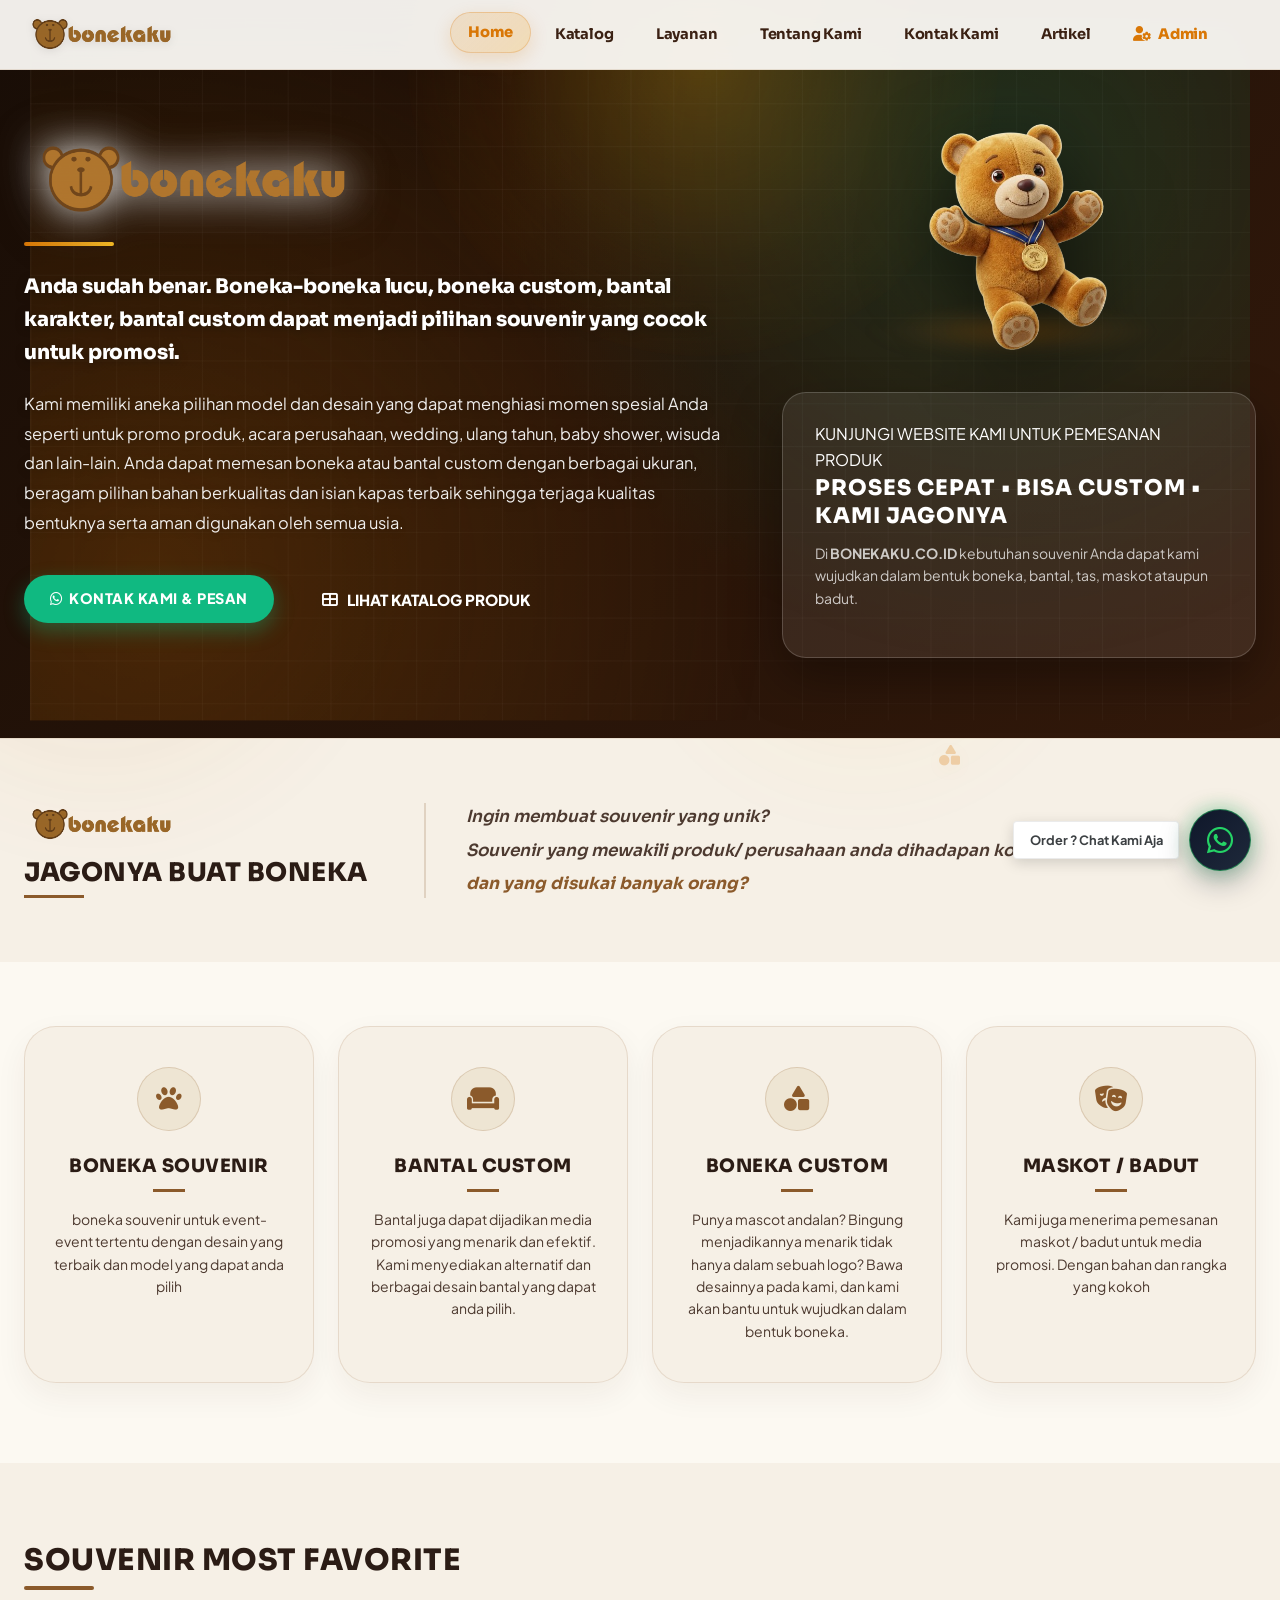
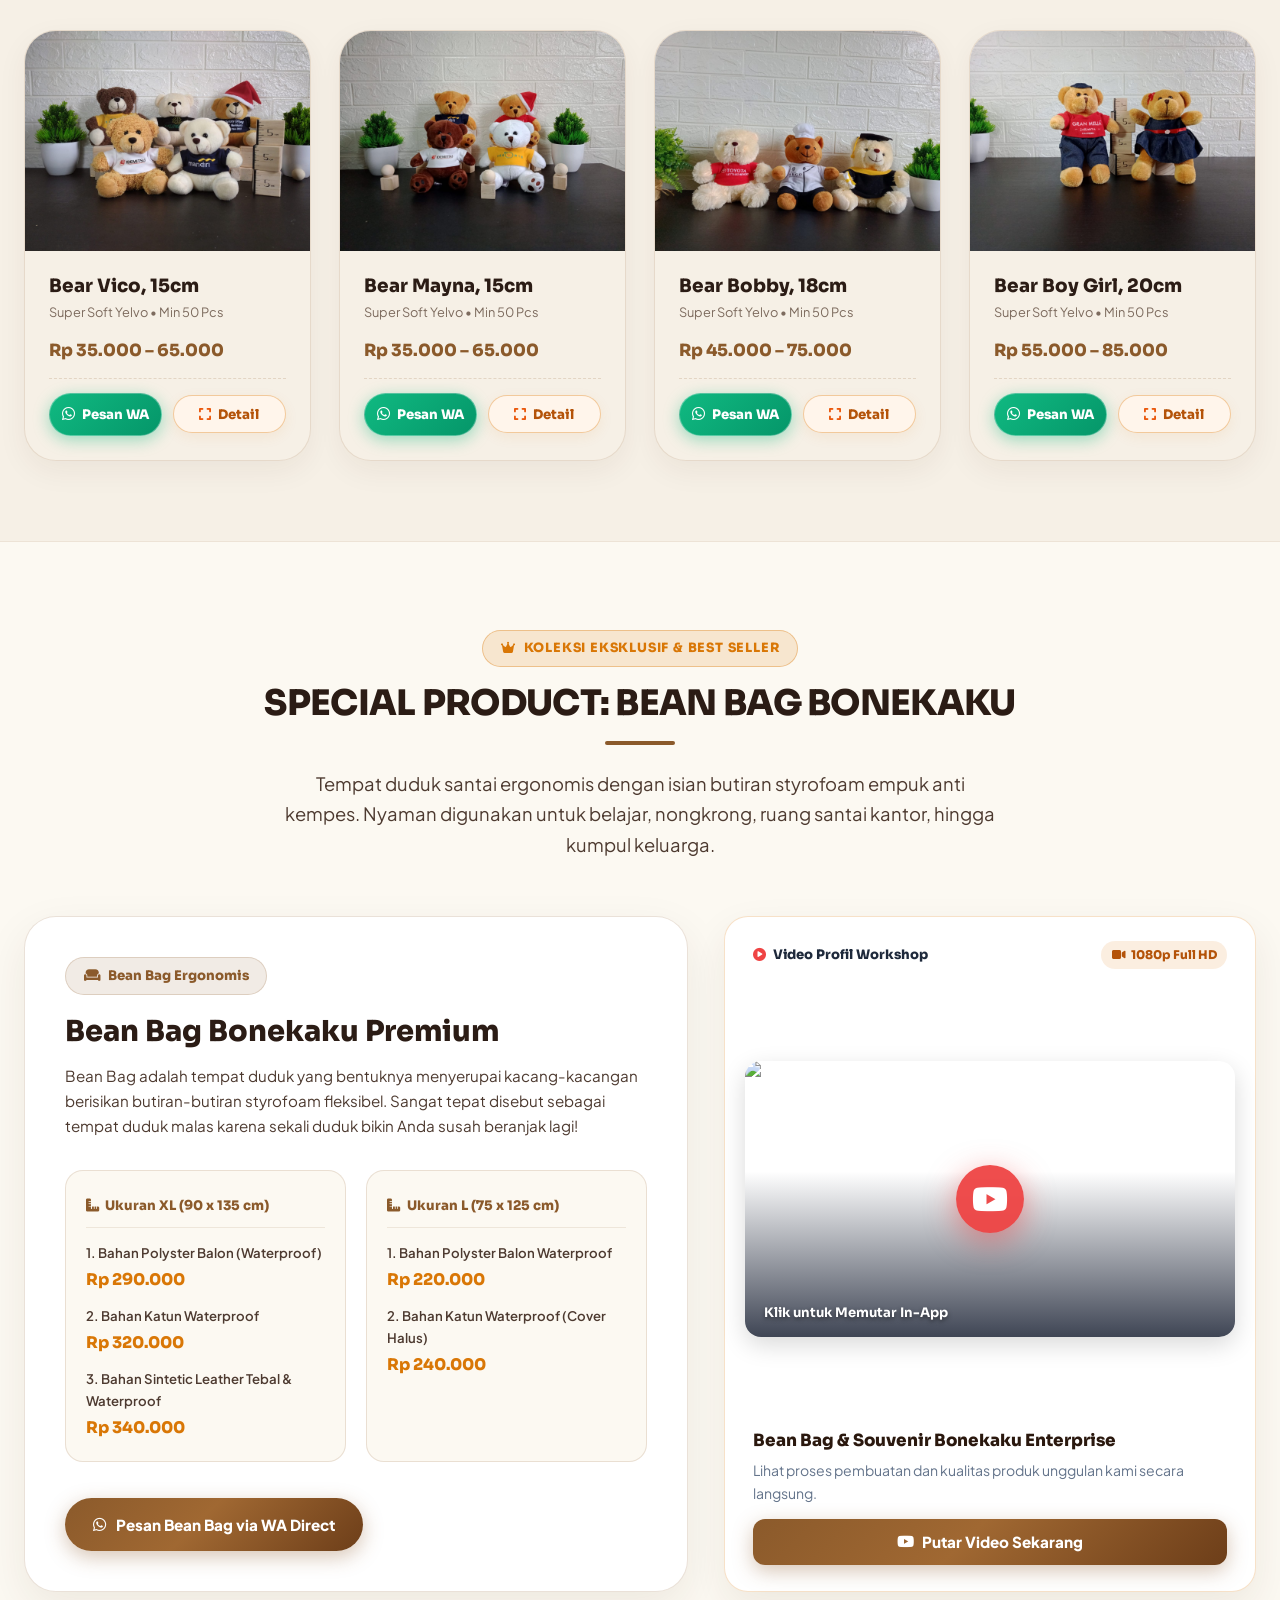
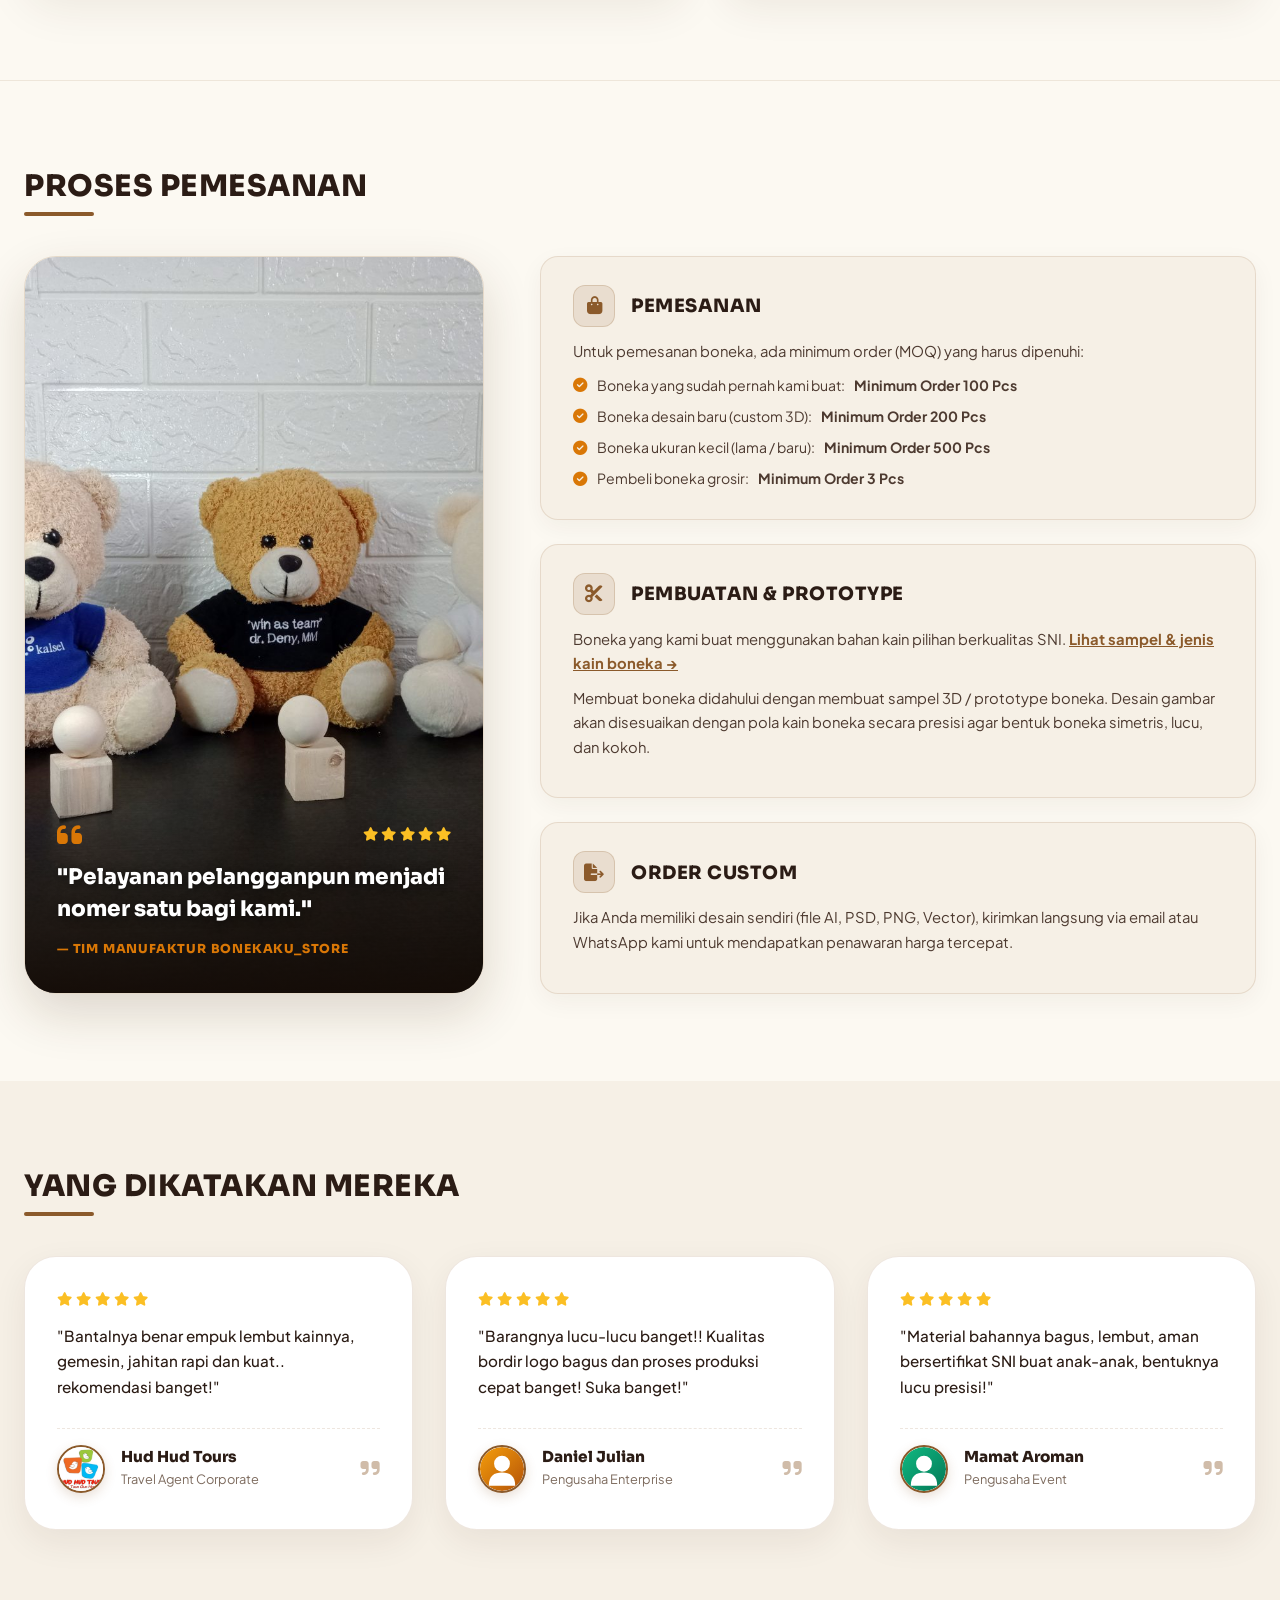
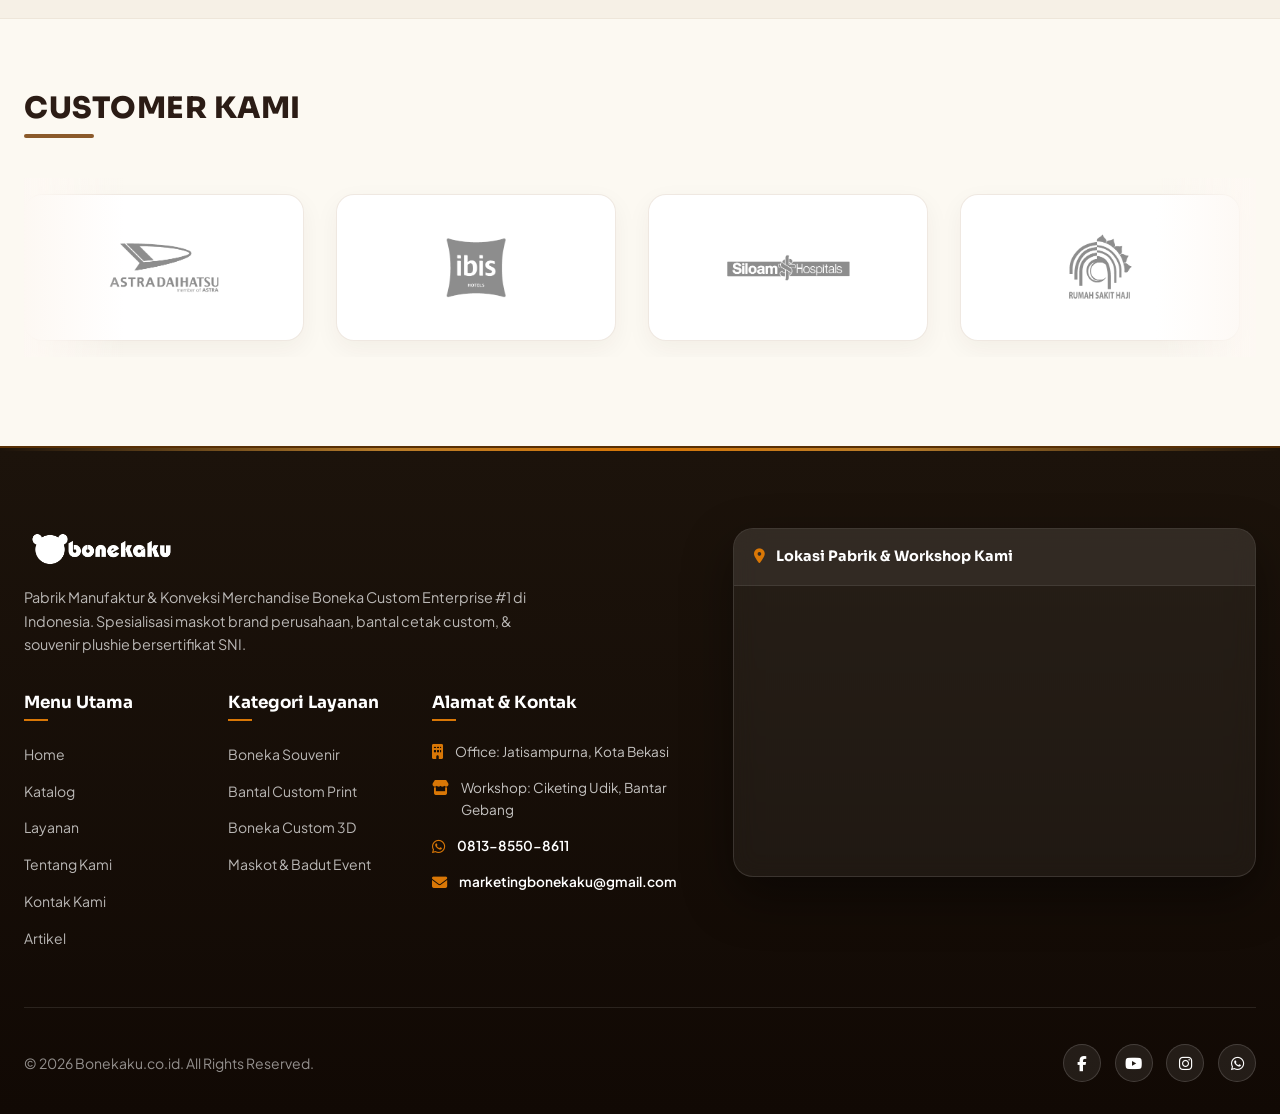
==== commit 6b92fb9f: "Fix broken customer profile avatar images in testimonial section with vector SVG avatars" ====
--- a/index.html
+++ b/index.html
@@ -569,7 +569,7 @@
             banget! Suka banget!"</p>
           <div class="testi-author">
             <div class="author-avatar">
-              <img src="Boneka-Bear-Vico-15-1030x773_eA0g.jpg" alt="Daniel Julian Avatar">
+              <img src="avatar_daniel.svg" alt="Daniel Julian Avatar">
             </div>
             <div class="author-info">
               <h4>Daniel Julian</h4>
@@ -589,7 +589,7 @@
             presisi!"</p>
           <div class="testi-author">
             <div class="author-avatar">
-              <img src="Boneka-Bear-Mayna-15-1030x773_eA0g.jpg" alt="Mamat Aroman Avatar">
+              <img src="avatar_mamat.svg" alt="Mamat Aroman Avatar">
             </div>
             <div class="author-info">
               <h4>Mamat Aroman</h4>
--- a/styles.css
+++ b/styles.css
@@ -2132,77 +2132,125 @@
    14. SUBPAGE HEADER BANNER & BREADCRUMBS
    -------------------------------------------------------------------------- */
 .subpage-header-banner {
-  padding: 9.5rem 0 4.5rem 0;
-  background: var(--bg-secondary);
-  border-bottom: 1px solid var(--border-light);
-  position: relative;
-  overflow: hidden;
+  padding: 9.5rem 0 5rem 0 !important;
+  background: linear-gradient(135deg, #fffcf7 0%, #fef3c7 40%, #fff7ed 70%, #fffcf8 100%) !important;
+  border-bottom: 1px solid rgba(217, 119, 6, 0.15) !important;
+  position: relative !important;
+  overflow: hidden !important;
+  background-size: 400% 400% !important;
+  animation: heroBannerGradientShift 14s ease infinite !important;
+}
+
+@keyframes heroBannerGradientShift {
+  0% { background-position: 0% 50%; }
+  50% { background-position: 100% 50%; }
+  100% { background-position: 0% 50%; }
 }
 
 .subpage-header-banner::before {
-  content: '';
-  position: absolute;
-  top: -50%;
-  left: 50%;
-  transform: translateX(-50%);
-  width: 600px;
-  height: 600px;
-  background: radial-gradient(circle, var(--accent-brand-soft) 0%, rgba(249, 115, 22, 0) 70%);
-  opacity: 0.6;
-  pointer-events: none;
-  z-index: 0;
+  content: '' !important;
+  position: absolute !important;
+  top: -30% !important;
+  left: 50% !important;
+  transform: translateX(-50%) !important;
+  width: 750px !important;
+  height: 750px !important;
+  background: radial-gradient(circle, rgba(245, 158, 11, 0.18) 0%, rgba(249, 115, 22, 0.08) 45%, transparent 70%) !important;
+  opacity: 0.9 !important;
+  pointer-events: none !important;
+  z-index: 0 !important;
+  animation: luxuryGlowPulse 8s ease-in-out infinite alternate !important;
+}
+
+@keyframes luxuryGlowPulse {
+  0% { transform: translateX(-50%) scale(0.9) rotate(0deg); opacity: 0.7; }
+  100% { transform: translateX(-50%) scale(1.15) rotate(15deg); opacity: 1; }
+}
+
+.subpage-header-banner::after {
+  content: '' !important;
+  position: absolute !important;
+  top: 0 !important;
+  left: 0 !important;
+  right: 0 !important;
+  bottom: 0 !important;
+  background-image: 
+    radial-gradient(2px 2px at 20px 30px, rgba(217, 119, 6, 0.35), rgba(0,0,0,0)),
+    radial-gradient(2px 2px at 40px 70px, rgba(245, 158, 11, 0.3), rgba(0,0,0,0)),
+    radial-gradient(3px 3px at 80px 120px, rgba(217, 119, 6, 0.25), rgba(0,0,0,0)),
+    radial-gradient(2px 2px at 150px 40px, rgba(234, 88, 12, 0.3), rgba(0,0,0,0)),
+    radial-gradient(3px 3px at 250px 90px, rgba(217, 119, 6, 0.35), rgba(0,0,0,0));
+  background-repeat: repeat !important;
+  background-size: 300px 180px !important;
+  opacity: 0.6 !important;
+  pointer-events: none !important;
+  z-index: 0 !important;
+  animation: floatingLuxuryDust 20s linear infinite !important;
+}
+
+@keyframes floatingLuxuryDust {
+  0% { background-position: 0 0; }
+  100% { background-position: 300px 180px; }
 }
 
 .subpage-banner-content {
-  position: relative;
-  z-index: 1;
-  text-align: center;
-  max-width: 780px;
-  margin: 0 auto;
+  position: relative !important;
+  z-index: 2 !important;
+  text-align: center !important;
+  max-width: 820px !important;
+  margin: 0 auto !important;
+  padding: 0 1.25rem !important;
 }
 
 .breadcrumb-trail {
-  display: inline-flex;
-  align-items: center;
-  gap: 0.6rem;
-  font-size: 0.875rem;
-  font-weight: 700;
-  color: var(--text-muted);
-  margin-bottom: 1.25rem;
-  padding: 0.4rem 1.25rem;
-  border-radius: var(--radius-full);
-  background: var(--bg-glass);
-  border: 1px solid var(--border-light);
+  display: inline-flex !important;
+  align-items: center !important;
+  gap: 0.65rem !important;
+  font-family: var(--font-heading) !important;
+  font-size: 0.85rem !important;
+  font-weight: 800 !important;
+  color: #78350f !important;
+  margin-bottom: 1.25rem !important;
+  padding: 0.45rem 1.35rem !important;
+  border-radius: var(--radius-full) !important;
+  background: rgba(255, 255, 255, 0.85) !important;
+  backdrop-filter: blur(14px) !important;
+  border: 1px solid rgba(217, 119, 6, 0.25) !important;
+  box-shadow: 0 4px 18px rgba(217, 119, 6, 0.08) !important;
 }
 
 .breadcrumb-trail a {
-  color: var(--text-secondary);
-  transition: color var(--transition-fast);
+  color: #9a3412 !important;
+  transition: color var(--transition-fast) !important;
+  text-decoration: none !important;
 }
 
 .breadcrumb-trail a:hover {
-  color: var(--accent-brand);
+  color: var(--accent-brand) !important;
+  text-decoration: underline !important;
 }
 
 .subpage-title {
-  font-family: var(--font-heading);
-  font-size: clamp(2.4rem, 4.5vw, 3.6rem);
-  font-weight: 900;
-  line-height: 1.15;
-  margin-bottom: 1.25rem;
-  background: linear-gradient(135deg, #3B2113 0%, #d97706 60%, #92400e 100%);
-  -webkit-background-clip: text;
-  -webkit-text-fill-color: transparent;
-  letter-spacing: -0.5px;
+  font-family: 'Outfit', 'Sora', sans-serif !important;
+  font-size: clamp(2.3rem, 5vw, 3.6rem) !important;
+  font-weight: 900 !important;
+  line-height: 1.15 !important;
+  margin-bottom: 1.25rem !important;
+  background: linear-gradient(135deg, #1e0e06 0%, #b45309 35%, #d97706 70%, #78350f 100%) !important;
+  -webkit-background-clip: text !important;
+  -webkit-text-fill-color: transparent !important;
+  letter-spacing: -0.02em !important;
+  filter: drop-shadow(0 4px 12px rgba(217, 119, 6, 0.1)) !important;
 }
 
 .subpage-subtitle {
-  font-size: 1.15rem;
-  font-weight: 500;
-  color: #5c3e2b;
-  max-width: 820px;
-  margin: 0 auto;
-  line-height: 1.75;
+  font-family: var(--font-body) !important;
+  font-size: 1.125rem !important;
+  font-weight: 500 !important;
+  color: #475569 !important;
+  max-width: 760px !important;
+  margin: 0 auto !important;
+  line-height: 1.65 !important;
 }
 
 /* --------------------------------------------------------------------------
@@ -2749,49 +2797,70 @@
   border-top: 1px solid rgba(255, 255, 255, 0.15);
 }
 
+/* SUPER ATTRACTIVE EMERALD WA BUTTON & HIGH-CONTRAST DETAIL BUTTON (REF SS_1642 & SS_1643 REDESIGN) */
 .btn-card-wa {
-  flex: 1;
-  display: inline-flex;
-  align-items: center;
-  justify-content: center;
-  gap: 0.35rem;
-  padding: 0.55rem 0.5rem;
-  font-size: 0.78rem;
-  font-weight: 800;
-  white-space: nowrap;
-  border-radius: var(--radius-full);
-  background: linear-gradient(135deg, #059669 0%, #10b981 100%);
-  color: #ffffff;
-  border: none;
-  box-shadow: 0 4px 14px rgba(16, 185, 129, 0.3);
-  transition: all 0.25s ease;
+  flex: 1 !important;
+  display: inline-flex !important;
+  align-items: center !important;
+  justify-content: center !important;
+  gap: 0.45rem !important;
+  padding: 0.6rem 0.85rem !important;
+  font-family: var(--font-heading) !important;
+  font-size: 0.825rem !important;
+  font-weight: 800 !important;
+  white-space: nowrap !important;
+  border-radius: var(--radius-full) !important;
+  background: linear-gradient(135deg, #10b981 0%, #059669 100%) !important;
+  color: #ffffff !important;
+  border: 1px solid rgba(255, 255, 255, 0.3) !important;
+  box-shadow: 0 4px 16px rgba(16, 185, 129, 0.4) !important;
+  text-decoration: none !important;
+  transition: all 0.3s cubic-bezier(0.16, 1, 0.3, 1) !important;
+}
+
+.btn-card-wa i {
+  color: #ffffff !important;
+  font-size: 0.925rem !important;
 }
 
 .btn-card-wa:hover {
-  transform: translateY(-2px);
-  box-shadow: 0 8px 20px rgba(16, 185, 129, 0.45);
+  background: linear-gradient(135deg, #34d399 0%, #10b981 100%) !important;
+  box-shadow: 0 8px 25px rgba(16, 185, 129, 0.55) !important;
+  transform: translateY(-2px) !important;
+  color: #ffffff !important;
 }
 
 .btn-card-modal {
-  flex: 1;
-  display: inline-flex;
-  align-items: center;
-  justify-content: center;
-  gap: 0.35rem;
-  padding: 0.55rem 0.5rem;
-  font-size: 0.78rem;
-  font-weight: 800;
-  white-space: nowrap;
-  border-radius: var(--radius-full);
-  background: rgba(255, 255, 255, 0.12);
-  color: #ffffff;
-  border: 1px solid rgba(255, 255, 255, 0.25);
-  transition: all 0.25s ease;
+  flex: 1 !important;
+  display: inline-flex !important;
+  align-items: center !important;
+  justify-content: center !important;
+  gap: 0.45rem !important;
+  padding: 0.6rem 0.85rem !important;
+  font-family: var(--font-heading) !important;
+  font-size: 0.825rem !important;
+  font-weight: 800 !important;
+  white-space: nowrap !important;
+  border-radius: var(--radius-full) !important;
+  background: #fff5eb !important;
+  color: #b45309 !important; /* Deep Rich Amber Terracotta - Ultra high-contrast & clear! */
+  border: 1px solid rgba(217, 119, 6, 0.35) !important;
+  box-shadow: 0 4px 14px rgba(217, 119, 6, 0.08) !important;
+  cursor: pointer !important;
+  transition: all 0.3s cubic-bezier(0.16, 1, 0.3, 1) !important;
+}
+
+.btn-card-modal i {
+  color: #ea580c !important;
+  font-size: 0.85rem !important;
 }
 
 .btn-card-modal:hover {
-  background: rgba(255, 255, 255, 0.22);
-  transform: translateY(-2px);
+  background: #fde68a !important;
+  color: #92400e !important;
+  border-color: #f59e0b !important;
+  transform: translateY(-2px) !important;
+  box-shadow: 0 6px 18px rgba(217, 119, 6, 0.22) !important;
 }
 
 /* Shimmer Glare Effect on Hover for Cards */
@@ -4033,33 +4102,65 @@
 /* --------------------------------------------------------------------------
    SS_1498 & SS_1499 BRAND INTRO SECTION STYLES
    -------------------------------------------------------------------------- */
+/* ULTRA-LIGHTWEIGHT 3D ANIMATED LUXURY STAGE & MOTION MESH HERO BACKGROUND */
 .ss1498-brand-intro-section {
-  position: relative;
-  padding: 5.5rem 0 4.5rem 0;
-  background: #2a1608 !important;
-  color: #ffffff;
-  overflow: hidden;
+  position: relative !important;
+  padding: 6rem 0 5rem 0 !important;
+  background: linear-gradient(135deg, #180d06 0%, #341a0b 35%, #4a270f 65%, #1e0e07 100%) !important;
+  background-size: 300% 300% !important;
+  animation: hero3DMotionGradient 16s ease-in-out infinite !important;
+  color: #ffffff !important;
+  overflow: hidden !important;
+  perspective: 1000px !important;
+  transform-style: preserve-3d !important;
+}
+
+@keyframes hero3DMotionGradient {
+  0% { background-position: 0% 50%; }
+  50% { background-position: 100% 50%; }
+  100% { background-position: 0% 50%; }
 }
 
 .ss1498-brand-intro-section::before {
-  content: '';
-  position: absolute;
-  top: -24px; left: -24px; right: -24px; bottom: -24px;
-  background: url('Boneka-Bear-Bobby-18-outfit2-1536x1152_eA0g.jpg') center/cover no-repeat !important;
-  filter: blur(18px) brightness(0.52) contrast(1.1) !important;
-  transform: scale(1.08);
-  z-index: 0;
-  pointer-events: none;
+  content: '' !important;
+  position: absolute !important;
+  top: -40% !important;
+  left: 30% !important;
+  width: 650px !important;
+  height: 650px !important;
+  background: radial-gradient(circle, rgba(245, 158, 11, 0.28) 0%, rgba(217, 119, 6, 0.08) 50%, transparent 75%) !important;
+  pointer-events: none !important;
+  z-index: 0 !important;
+  border-radius: 50% !important;
+  transform: translateZ(-100px) !important;
+  animation: hero3dOrbFloat1 12s ease-in-out infinite alternate !important;
+  will-change: transform, opacity !important;
+}
+
+@keyframes hero3dOrbFloat1 {
+  0% { transform: translate3d(-10%, -10%, -100px) scale(0.9); opacity: 0.7; }
+  100% { transform: translate3d(20%, 15%, -50px) scale(1.2); opacity: 1; }
 }
 
 .ss1498-bg-overlay {
-  position: absolute;
-  inset: 0;
-  background: linear-gradient(135deg, rgba(60, 32, 14, 0.72) 0%, rgba(32, 16, 6, 0.85) 100%) !important;
-  backdrop-filter: blur(6px) !important;
-  -webkit-backdrop-filter: blur(6px) !important;
-  z-index: 1;
-  pointer-events: none;
+  position: absolute !important;
+  inset: 0 !important;
+  background-image: 
+    radial-gradient(circle at 80% 20%, rgba(16, 185, 129, 0.18) 0%, transparent 45%),
+    radial-gradient(circle at 10% 80%, rgba(217, 119, 6, 0.22) 0%, transparent 50%),
+    linear-gradient(rgba(255, 255, 255, 0.03) 1px, transparent 1px),
+    linear-gradient(90deg, rgba(255, 255, 255, 0.03) 1px, transparent 1px) !important;
+  background-size: 100% 100%, 100% 100%, 45px 45px, 45px 45px !important;
+  z-index: 1 !important;
+  pointer-events: none !important;
+  transform: translateZ(-50px) !important;
+  animation: hero3dMeshWave 22s linear infinite !important;
+  will-change: transform !important;
+}
+
+@keyframes hero3dMeshWave {
+  0% { background-position: 0 0, 0 0, 0 0, 0 0; }
+  100% { background-position: 0 0, 0 0, 45px 45px, 45px 45px; }
 }
 
 .ss1498-intro-grid {
@@ -4659,34 +4760,6 @@
    -------------------------------------------------------------------------- */
 
 /* 1. HERO & BRAND INTRO SECTION (ULTRA-MODERN 3D MODEL SHOWCASE) */
-.ss1498-brand-intro-section {
-  position: relative;
-  padding: 5.5rem 0 4.5rem 0;
-  background: #2a1608 !important;
-  color: #ffffff;
-  overflow: hidden;
-}
-
-.ss1498-brand-intro-section::before {
-  content: '';
-  position: absolute;
-  top: -24px; left: -24px; right: -24px; bottom: -24px;
-  background: url('Boneka-Bear-Bobby-18-outfit2-1536x1152_eA0g.jpg') center/cover no-repeat !important;
-  filter: blur(18px) brightness(0.52) contrast(1.1) !important;
-  transform: scale(1.08);
-  z-index: 0;
-  pointer-events: none;
-}
-
-.ss1498-bg-overlay {
-  position: absolute;
-  top: 0; left: 0; right: 0; bottom: 0;
-  background: linear-gradient(135deg, rgba(60, 32, 14, 0.72) 0%, rgba(32, 16, 6, 0.85) 100%) !important;
-  backdrop-filter: blur(6px) !important;
-  -webkit-backdrop-filter: blur(6px) !important;
-  z-index: 1;
-  pointer-events: none;
-}
 
 .ss1498-intro-grid {
   display: grid;
@@ -6270,9 +6343,18 @@
 
 .list-row-img-box .card-category-badge {
   position: absolute;
-  top: 0.6rem;
-  left: 0.6rem;
+  top: 0.65rem;
+  left: 0.65rem;
   z-index: 2;
+  background: linear-gradient(135deg, #d97706 0%, #b45309 100%) !important;
+  color: #ffffff !important;
+  font-family: var(--font-heading) !important;
+  font-weight: 800 !important;
+  font-size: 0.725rem !important;
+  padding: 0.3rem 0.75rem !important;
+  border-radius: 20px !important;
+  border: 1px solid rgba(255, 255, 255, 0.35) !important;
+  box-shadow: 0 4px 12px rgba(180, 83, 9, 0.4) !important;
 }
 
 .list-row-content {
@@ -6282,24 +6364,55 @@
 }
 
 .list-row-title {
-  font-family: var(--font-heading);
-  font-size: 1.35rem;
-  font-weight: 800;
-  color: var(--accent-brand);
-  margin: 0;
-  cursor: pointer;
-  transition: color 0.2s ease;
+  font-family: var(--font-heading) !important;
+  font-size: 1.3rem !important;
+  font-weight: 800 !important;
+  color: #2a180e !important;
+  margin: 0 !important;
+  cursor: pointer !important;
+  transition: color 0.2s ease !important;
 }
 
 .list-row-title:hover {
-  color: var(--accent-gold);
+  color: var(--accent-brand) !important;
 }
 
 .list-row-meta {
-  display: flex;
-  flex-wrap: wrap;
-  gap: 0.5rem;
-  margin: 0.25rem 0;
+  display: flex !important;
+  flex-wrap: wrap !important;
+  gap: 0.45rem !important;
+  margin: 0.25rem 0 !important;
+}
+
+.list-row-meta .meta-pill {
+  font-family: var(--font-heading) !important;
+  font-size: 0.775rem !important;
+  font-weight: 800 !important;
+  letter-spacing: 0.25px !important;
+  padding: 0.3rem 0.75rem !important;
+  border-radius: var(--radius-full) !important;
+  background: #fff7ed !important;
+  color: #9a3412 !important; /* Deep Rich Amber Terracotta - NO yellow! */
+  border: 1px solid #fdba74 !important;
+  display: inline-flex !important;
+  align-items: center !important;
+  gap: 0.4rem !important;
+  box-shadow: 0 2px 8px rgba(154, 52, 18, 0.08) !important;
+}
+
+.list-row-meta .meta-pill i {
+  color: #ea580c !important;
+}
+
+.list-row-meta .meta-pill.price {
+  background: linear-gradient(135deg, #ffedd5 0%, #fed7aa 100%) !important;
+  color: #7c2d12 !important; /* Rich Dark Terracotta Mahogany - High Contrast & Crisp! */
+  border: 1.5px solid #f97316 !important;
+  box-shadow: 0 4px 14px rgba(249, 115, 22, 0.22) !important;
+}
+
+.list-row-meta .meta-pill.price i {
+  color: #c2410c !important;
 }
 
 .list-row-desc {
@@ -6333,16 +6446,55 @@
   gap: 0.6rem;
 }
 
-.btn-list-details, .btn-list-wa {
-  width: 100%;
-  display: inline-flex;
-  align-items: center;
-  justify-content: center;
-  gap: 0.4rem;
-  padding: 0.7rem 1rem;
-  font-size: 0.85rem;
-  font-weight: 800;
-  border-radius: var(--radius-full);
+.btn-list-details {
+  width: 100% !important;
+  display: inline-flex !important;
+  align-items: center !important;
+  justify-content: center !important;
+  gap: 0.45rem !important;
+  padding: 0.65rem 1rem !important;
+  font-family: var(--font-heading) !important;
+  font-size: 0.85rem !important;
+  font-weight: 800 !important;
+  border-radius: var(--radius-full) !important;
+  background: #fff5eb !important;
+  color: #b45309 !important;
+  border: 1px solid rgba(217, 119, 6, 0.3) !important;
+  box-shadow: 0 4px 12px rgba(217, 119, 6, 0.08) !important;
+  cursor: pointer !important;
+  transition: all 0.3s ease !important;
+}
+
+.btn-list-details:hover {
+  background: #fde68a !important;
+  color: #92400e !important;
+  transform: translateY(-2px) !important;
+}
+
+.btn-list-wa {
+  width: 100% !important;
+  display: inline-flex !important;
+  align-items: center !important;
+  justify-content: center !important;
+  gap: 0.45rem !important;
+  padding: 0.65rem 1rem !important;
+  font-family: var(--font-heading) !important;
+  font-size: 0.85rem !important;
+  font-weight: 800 !important;
+  border-radius: var(--radius-full) !important;
+  background: linear-gradient(135deg, #10b981 0%, #059669 100%) !important;
+  color: #ffffff !important;
+  box-shadow: 0 4px 15px rgba(16, 185, 129, 0.35) !important;
+  border: 1px solid rgba(255, 255, 255, 0.2) !important;
+  text-decoration: none !important;
+  transition: all 0.3s ease !important;
+}
+
+.btn-list-wa:hover {
+  background: linear-gradient(135deg, #34d399 0%, #10b981 100%) !important;
+  box-shadow: 0 8px 22px rgba(16, 185, 129, 0.5) !important;
+  transform: translateY(-2px) !important;
+  color: #ffffff !important;
 }
 
 /* COMPACT VIEW MODE */
@@ -7397,21 +7549,49 @@
     gap: 1.5rem !important;
   }
 
+  /* Catalog Page Off-Canvas Sidebar Filter Drawer for Mobile */
   .catalog-sidebar {
-    position: static !important;
-    width: 100% !important;
-    max-width: 100% !important;
-    height: auto !important;
+    position: fixed !important;
+    top: 0 !important;
+    left: -100% !important;
+    width: 320px !important;
+    max-width: 85vw !important;
+    height: 100vh !important;
+    height: 100dvh !important;
+    z-index: 99999 !important;
+    background: #ffffff !important;
+    box-shadow: 25px 0 60px rgba(0, 0, 0, 0.35) !important;
+    transition: left 0.35s cubic-bezier(0.16, 1, 0.3, 1) !important;
+    overflow-y: auto !important;
+    padding: 1.5rem 1.25rem !important;
+    margin: 0 !important;
+    display: block !important;
+  }
+
+  .catalog-sidebar.mobile-open {
     left: 0 !important;
+  }
+
+  .sidebar-inner-card {
+    background: transparent !important;
+    border: none !important;
     box-shadow: none !important;
     padding: 0 !important;
-  }
-
-  .sidebar-inner-card {
-    padding: 1.25rem !important;
-    border-radius: 18px !important;
     width: 100% !important;
-    box-sizing: border-box !important;
+  }
+
+  .mobile-sidebar-close-btn {
+    display: inline-flex !important;
+    align-items: center !important;
+    justify-content: center !important;
+    width: 34px !important;
+    height: 34px !important;
+    border-radius: 50% !important;
+    background: rgba(15, 23, 42, 0.08) !important;
+    color: #334155 !important;
+    border: 1px solid rgba(15, 23, 42, 0.12) !important;
+    font-size: 0.95rem !important;
+    cursor: pointer !important;
   }
 
   .catalog-top-bar {
@@ -8020,7 +8200,43 @@
 .product-meta-row {
   display: flex !important;
   flex-wrap: wrap !important;
-  gap: 0.35rem !important;
+  gap: 0.4rem !important;
+}
+
+/* LIGHT CARD FRONT META PILLS - ULTRA CRISP ELEGANT HIGH CONTRAST (REF SS_1638 REDESIGN) */
+.product-info-box .meta-pill,
+.product-card-front .meta-pill {
+  font-family: var(--font-heading) !important;
+  font-size: 0.775rem !important;
+  font-weight: 800 !important;
+  letter-spacing: 0.25px !important;
+  padding: 0.3rem 0.75rem !important;
+  border-radius: var(--radius-full) !important;
+  background: #fff7ed !important;
+  color: #9a3412 !important; /* Deep Rich Amber Terracotta - NO yellow! */
+  border: 1px solid #fdba74 !important;
+  display: inline-flex !important;
+  align-items: center !important;
+  gap: 0.4rem !important;
+  box-shadow: 0 2px 8px rgba(154, 52, 18, 0.08) !important;
+}
+
+.product-info-box .meta-pill i,
+.product-card-front .meta-pill i {
+  color: #ea580c !important; /* Deep Warm Orange Icon */
+}
+
+.product-info-box .meta-pill.price,
+.product-card-front .meta-pill.price {
+  background: linear-gradient(135deg, #ffedd5 0%, #fed7aa 100%) !important;
+  color: #7c2d12 !important; /* Rich Dark Terracotta Mahogany - High Contrast & Crisp! */
+  border: 1.5px solid #f97316 !important;
+  box-shadow: 0 4px 14px rgba(249, 115, 22, 0.22) !important;
+}
+
+.product-info-box .meta-pill.price i,
+.product-card-front .meta-pill.price i {
+  color: #c2410c !important;
 }
 
 .product-card-actions {
@@ -8090,7 +8306,7 @@
   color: #ffffff !important;
 }
 
-/* BACK CARD - ULTRA ELEGANT DARK EXECUTIVE FLIP SIDE */
+/* BACK CARD - ULTRA ELEGANT DARK EXECUTIVE FLIP SIDE (ZERO-SCROLL PERFECT FIT) */
 .product-card-back {
   background: linear-gradient(145deg, #180e08 0%, #291a0e 100%) !important;
   border: 1.5px solid rgba(217, 119, 6, 0.35) !important;
@@ -8098,10 +8314,11 @@
   transform: rotateY(180deg) !important;
   display: flex !important;
   flex-direction: column !important;
-  padding: 1.25rem !important;
-  gap: 0.75rem !important;
+  padding: 1.15rem !important;
+  gap: 0.65rem !important;
   border-radius: 20px !important;
   color: #ffffff !important;
+  overflow: hidden !important;
 }
 
 .card-back-header {
@@ -8109,7 +8326,7 @@
   align-items: center !important;
   justify-content: space-between !important;
   border-bottom: 1px solid rgba(255, 255, 255, 0.12) !important;
-  padding-bottom: 0.6rem !important;
+  padding-bottom: 0.5rem !important;
 }
 
 .card-category-badge {
@@ -8122,59 +8339,89 @@
   border-radius: 20px !important;
 }
 
-.flip-back-btn {
-  background: rgba(255, 255, 255, 0.12) !important;
+.flip-back-icon-btn {
+  width: 34px !important;
+  height: 34px !important;
+  border-radius: 50% !important;
+  background: rgba(255, 255, 255, 0.15) !important;
   color: #ffffff !important;
-  border: 1px solid rgba(255, 255, 255, 0.2) !important;
-  padding: 0.35rem 0.85rem !important;
-  border-radius: 20px !important;
-  font-weight: 800 !important;
-  font-size: 0.8rem !important;
+  border: 1px solid rgba(255, 255, 255, 0.25) !important;
+  display: flex !important;
+  align-items: center !important;
+  justify-content: center !important;
+  font-size: 0.85rem !important;
   cursor: pointer !important;
-  transition: all 0.25s ease !important;
-  display: inline-flex !important;
-  align-items: center !important;
-  gap: 0.4rem !important;
-}
-
-.flip-back-btn:hover {
+  transition: all 0.3s cubic-bezier(0.16, 1, 0.3, 1) !important;
+  flex-shrink: 0 !important;
+}
+
+.flip-back-icon-btn:hover {
   background: var(--accent-gold) !important;
   color: #120904 !important;
   border-color: var(--accent-gold) !important;
+  transform: rotate(-180deg) scale(1.1) !important;
+}
+
+.btn-wa-full {
+  width: 100% !important;
+  background: linear-gradient(135deg, #10b981 0%, #059669 100%) !important;
+  color: #ffffff !important;
+  box-shadow: 0 4px 16px rgba(16, 185, 129, 0.4) !important;
+  border: 1px solid rgba(255, 255, 255, 0.25) !important;
+  font-size: 0.85rem !important;
+  padding: 0.65rem 1rem !important;
+  border-radius: var(--radius-full) !important;
+  font-weight: 800 !important;
+  text-decoration: none !important;
+  display: inline-flex !important;
+  align-items: center !important;
+  justify-content: center !important;
+  gap: 0.5rem !important;
+  transition: all 0.3s ease !important;
+}
+
+.btn-wa-full:hover {
+  background: linear-gradient(135deg, #34d399 0%, #10b981 100%) !important;
+  box-shadow: 0 8px 25px rgba(16, 185, 129, 0.55) !important;
   transform: translateY(-2px) !important;
+  color: #ffffff !important;
 }
 
 .card-back-body {
   display: flex !important;
   flex-direction: column !important;
-  gap: 0.65rem !important;
+  gap: 0.55rem !important;
   flex-grow: 1 !important;
-  overflow-y: auto !important;
-  padding-right: 0.25rem !important;
+  overflow: hidden !important;
+  padding-right: 0 !important;
+}
+
+.card-back-body::-webkit-scrollbar {
+  display: none !important;
 }
 
 .card-back-title {
   font-family: var(--font-heading) !important;
-  font-size: 1.1rem !important;
+  font-size: 1.05rem !important;
   font-weight: 800 !important;
   color: #ffffff !important;
   margin: 0 !important;
-  line-height: 1.25 !important;
+  line-height: 1.2 !important;
 }
 
 .card-back-meta {
   display: flex !important;
   flex-wrap: wrap !important;
-  gap: 0.4rem !important;
+  gap: 0.35rem !important;
 }
 
 .card-back-meta .meta-pill {
   background: rgba(255, 255, 255, 0.08) !important;
   color: #fef08a !important;
   border: 1px solid rgba(254, 240, 138, 0.3) !important;
-  font-size: 0.775rem !important;
+  font-size: 0.75rem !important;
   font-weight: 800 !important;
-  padding: 0.3rem 0.65rem !important;
+  padding: 0.25rem 0.55rem !important;
   border-radius: 8px !important;
 }
 
@@ -8186,15 +8433,15 @@
 
 .card-back-desc-box {
   background: rgba(0, 0, 0, 0.35) !important;
-  padding: 0.65rem 0.85rem !important;
+  padding: 0.55rem 0.75rem !important;
   border-radius: 12px !important;
   border: 1px solid rgba(255, 255, 255, 0.1) !important;
 }
 
 .card-back-desc {
-  font-size: 0.825rem !important;
+  font-size: 0.8rem !important;
   color: rgba(255, 255, 255, 0.88) !important;
-  line-height: 1.45 !important;
+  line-height: 1.35 !important;
   margin: 0 !important;
 }
 
@@ -8247,3 +8494,55 @@
     padding: 0.5rem 0.65rem !important;
   }
 }
+
+/* --------------------------------------------------------------------------
+   GLOBAL PERFORMANCE OPTIMIZATIONS (60FPS HARDWARE ACCELERATION & FAST LOAD)
+   -------------------------------------------------------------------------- */
+* {
+  -webkit-font-smoothing: antialiased;
+  -moz-osx-font-smoothing: grayscale;
+}
+
+/* Enable hardware acceleration & containment on cards and heavy components */
+.product-card,
+.home-product-card,
+.bento-card,
+.feature-card,
+.article-card,
+.navbar,
+.subpage-header-banner {
+  transform: translateZ(0);
+  backface-visibility: hidden;
+}
+
+/* Fast rendering containment for long product grids */
+.products-grid .product-card,
+.products-grid .product-list-row,
+.ss1528-products-grid .home-product-card {
+  content-visibility: auto;
+  contain-intrinsic-size: 1px 420px;
+}
+
+/* High-performance mobile rendering overrides */
+@media (max-width: 768px) {
+  /* Replace heavy CPU/GPU backdrop blur on mobile with fast solid translucent fallbacks */
+  .navbar,
+  .navbar-glass,
+  .breadcrumb-trail,
+  .hero-glass-overlay-card,
+  .modal-container-rich,
+  .dropdown-menu-popup {
+    backdrop-filter: none !important;
+    -webkit-backdrop-filter: none !important;
+  }
+
+  .navbar {
+    background: rgba(255, 252, 247, 0.98) !important;
+  }
+
+  /* Disable heavy infinite background dust particles on mobile to save CPU & battery */
+  .subpage-header-banner::after {
+    animation: none !important;
+    display: none !important;
+  }
+}
